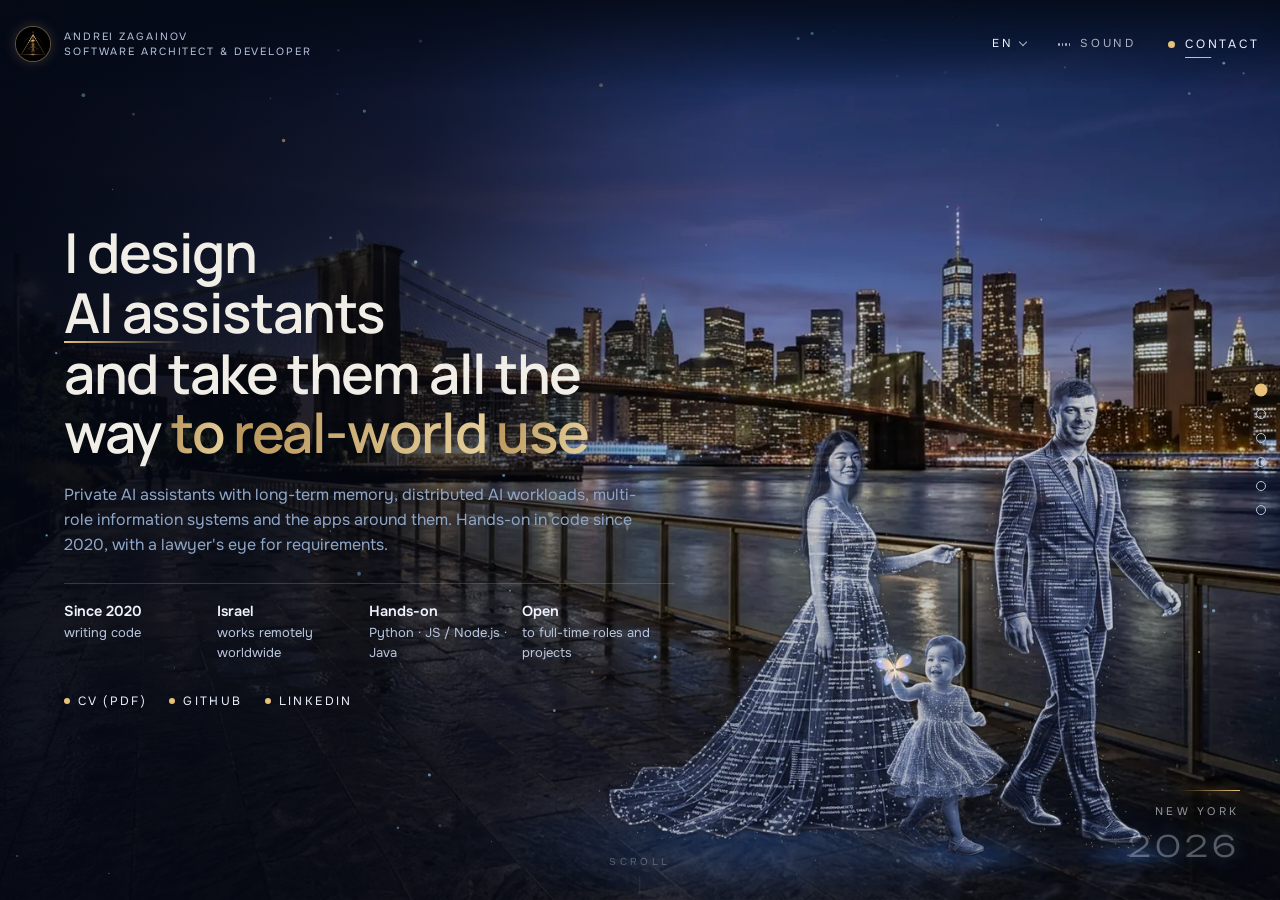
==== index.html @ cc4686e4 "Contacts link: play the contacts slide's music (not the first slide's) Co-Authored-By: Claude Opus 5" ====
<!doctype html>
<html lang="en">
<head><script>document.documentElement.classList.add("deck")</script>
<meta charset="utf-8">
<meta name="viewport" content="width=device-width, initial-scale=1, viewport-fit=cover">
<title>Andrei Zagainov — software architect &amp; developer</title>
<meta name="description" content="Andrei Zagainov — AI systems architect and hands-on developer based in Israel. Private AI assistants, complex information systems, web and mobile apps. Remote, worldwide. Open to full-time roles.">
<meta property="og:title" content="Andrei Zagainov — software architect &amp; developer">
<meta property="og:description" content="I design complex systems and take them all the way to real-world use. AI assistants, information systems, web and mobile apps. Israel · remote, worldwide.">
<meta property="og:url" content="https://andreizagainov.com/">
<meta property="og:image" content="https://andreizagainov.com/img/og-card.jpg"><meta property="og:image:width" content="1200"><meta property="og:image:height" content="630"><meta property="og:type" content="website"><meta name="twitter:card" content="summary_large_image"><meta name="twitter:image" content="https://andreizagainov.com/img/og-card.jpg">
<link rel="canonical" href="https://andreizagainov.com/">
<link rel="icon" type="image/png" href="img/favicon.png">
<link rel="preload" href="/assets/fonts/unbounded-300-lat.woff2" as="font" type="font/woff2" crossorigin><link rel="preload" href="/assets/fonts/unbounded-700-lat.woff2" as="font" type="font/woff2" crossorigin><link rel="preload" href="/assets/fonts/manrope-600-lat.woff2" as="font" type="font/woff2" crossorigin><link rel="preload" href="/assets/fonts/onest-400-lat.woff2" as="font" type="font/woff2" crossorigin><style>@font-face{font-family:'Unbounded';font-style:normal;font-weight:300;font-display:swap;src:url(/assets/fonts/unbounded-300-cyr.woff2) format('woff2');unicode-range:U+0301,U+0400-045F,U+0490-0491,U+04B0-04B1,U+2116}
@font-face{font-family:'Unbounded';font-style:normal;font-weight:300;font-display:swap;src:url(/assets/fonts/unbounded-300-lat.woff2) format('woff2');unicode-range:U+0000-00FF,U+0131,U+0152-0153,U+02BB-02BC,U+02C6,U+02DA,U+02DC,U+0304,U+0308,U+0329,U+2000-206F,U+20AC,U+2122,U+2191,U+2193,U+2212,U+2215,U+FEFF,U+FFFD}
@font-face{font-family:'Unbounded';font-style:normal;font-weight:500;font-display:swap;src:url(/assets/fonts/unbounded-500-cyr.woff2) format('woff2');unicode-range:U+0301,U+0400-045F,U+0490-0491,U+04B0-04B1,U+2116}
@font-face{font-family:'Unbounded';font-style:normal;font-weight:500;font-display:swap;src:url(/assets/fonts/unbounded-500-lat.woff2) format('woff2');unicode-range:U+0000-00FF,U+0131,U+0152-0153,U+02BB-02BC,U+02C6,U+02DA,U+02DC,U+0304,U+0308,U+0329,U+2000-206F,U+20AC,U+2122,U+2191,U+2193,U+2212,U+2215,U+FEFF,U+FFFD}
@font-face{font-family:'Unbounded';font-style:normal;font-weight:700;font-display:swap;src:url(/assets/fonts/unbounded-700-cyr.woff2) format('woff2');unicode-range:U+0301,U+0400-045F,U+0490-0491,U+04B0-04B1,U+2116}
@font-face{font-family:'Unbounded';font-style:normal;font-weight:700;font-display:swap;src:url(/assets/fonts/unbounded-700-lat.woff2) format('woff2');unicode-range:U+0000-00FF,U+0131,U+0152-0153,U+02BB-02BC,U+02C6,U+02DA,U+02DC,U+0304,U+0308,U+0329,U+2000-206F,U+20AC,U+2122,U+2191,U+2193,U+2212,U+2215,U+FEFF,U+FFFD}
@font-face{font-family:'Manrope';font-style:normal;font-weight:500;font-display:swap;src:url(/assets/fonts/manrope-500-cyr.woff2) format('woff2');unicode-range:U+0301,U+0400-045F,U+0490-0491,U+04B0-04B1,U+2116}
@font-face{font-family:'Manrope';font-style:normal;font-weight:500;font-display:swap;src:url(/assets/fonts/manrope-500-lat.woff2) format('woff2');unicode-range:U+0000-00FF,U+0131,U+0152-0153,U+02BB-02BC,U+02C6,U+02DA,U+02DC,U+0304,U+0308,U+0329,U+2000-206F,U+20AC,U+2122,U+2191,U+2193,U+2212,U+2215,U+FEFF,U+FFFD}
@font-face{font-family:'Manrope';font-style:normal;font-weight:600;font-display:swap;src:url(/assets/fonts/manrope-600-cyr.woff2) format('woff2');unicode-range:U+0301,U+0400-045F,U+0490-0491,U+04B0-04B1,U+2116}
@font-face{font-family:'Manrope';font-style:normal;font-weight:600;font-display:swap;src:url(/assets/fonts/manrope-600-lat.woff2) format('woff2');unicode-range:U+0000-00FF,U+0131,U+0152-0153,U+02BB-02BC,U+02C6,U+02DA,U+02DC,U+0304,U+0308,U+0329,U+2000-206F,U+20AC,U+2122,U+2191,U+2193,U+2212,U+2215,U+FEFF,U+FFFD}
@font-face{font-family:'Manrope';font-style:normal;font-weight:700;font-display:swap;src:url(/assets/fonts/manrope-700-cyr.woff2) format('woff2');unicode-range:U+0301,U+0400-045F,U+0490-0491,U+04B0-04B1,U+2116}
@font-face{font-family:'Manrope';font-style:normal;font-weight:700;font-display:swap;src:url(/assets/fonts/manrope-700-lat.woff2) format('woff2');unicode-range:U+0000-00FF,U+0131,U+0152-0153,U+02BB-02BC,U+02C6,U+02DA,U+02DC,U+0304,U+0308,U+0329,U+2000-206F,U+20AC,U+2122,U+2191,U+2193,U+2212,U+2215,U+FEFF,U+FFFD}
@font-face{font-family:'Onest';font-style:normal;font-weight:400;font-display:swap;src:url(/assets/fonts/onest-400-cyr.woff2) format('woff2');unicode-range:U+0301,U+0400-045F,U+0490-0491,U+04B0-04B1,U+2116}
@font-face{font-family:'Onest';font-style:normal;font-weight:400;font-display:swap;src:url(/assets/fonts/onest-400-lat.woff2) format('woff2');unicode-range:U+0000-00FF,U+0131,U+0152-0153,U+02BB-02BC,U+02C6,U+02DA,U+02DC,U+0304,U+0308,U+0329,U+2000-206F,U+20AC,U+2122,U+2191,U+2193,U+2212,U+2215,U+FEFF,U+FFFD}
@font-face{font-family:'Onest';font-style:normal;font-weight:500;font-display:swap;src:url(/assets/fonts/onest-500-cyr.woff2) format('woff2');unicode-range:U+0301,U+0400-045F,U+0490-0491,U+04B0-04B1,U+2116}
@font-face{font-family:'Onest';font-style:normal;font-weight:500;font-display:swap;src:url(/assets/fonts/onest-500-lat.woff2) format('woff2');unicode-range:U+0000-00FF,U+0131,U+0152-0153,U+02BB-02BC,U+02C6,U+02DA,U+02DC,U+0304,U+0308,U+0329,U+2000-206F,U+20AC,U+2122,U+2191,U+2193,U+2212,U+2215,U+FEFF,U+FFFD}
@font-face{font-family:'Onest';font-style:normal;font-weight:600;font-display:swap;src:url(/assets/fonts/onest-600-cyr.woff2) format('woff2');unicode-range:U+0301,U+0400-045F,U+0490-0491,U+04B0-04B1,U+2116}
@font-face{font-family:'Onest';font-style:normal;font-weight:600;font-display:swap;src:url(/assets/fonts/onest-600-lat.woff2) format('woff2');unicode-range:U+0000-00FF,U+0131,U+0152-0153,U+02BB-02BC,U+02C6,U+02DA,U+02DC,U+0304,U+0308,U+0329,U+2000-206F,U+20AC,U+2122,U+2191,U+2193,U+2212,U+2215,U+FEFF,U+FFFD}</style>
<style>
/* Layout: full-screen scroll story, one scene per section; figures float on their own layer above each city */
:root{
  --ink:#eef3ff; --soft:#b9c6de; --muted:#8a98b4;
  --night:#050a16; --panel:rgba(6,12,28,.82); --line:rgba(150,190,255,.22);
  --cyan:#6fd3ff; --gold:#e8c27a; --red:#d52b1e; --blue:#1c57d6;
  --display:'Unbounded',system-ui,sans-serif;--head:'Manrope',system-ui,sans-serif; --body:'Onest',system-ui,sans-serif;
  color-scheme:dark;
}
*{box-sizing:border-box}
html{background:var(--night)}
body{margin:0;background:var(--night);color:var(--ink);font-family:var(--body);font-size:16px;line-height:1.55;overflow-x:hidden}
body::before{content:"";position:fixed;inset:0 0 auto;height:env(safe-area-inset-top,0px);z-index:60;background:var(--night)}
a{color:inherit}
button{font:inherit;color:inherit}

/* header */
.top{position:fixed;top:env(safe-area-inset-top,0px);left:0;right:0;z-index:50;display:flex;align-items:center;justify-content:space-between;gap:12px;
  padding:14px max(16px,env(safe-area-inset-right,0px)) 14px max(16px,env(safe-area-inset-left,0px));
  background:linear-gradient(180deg,rgba(5,10,22,.85),rgba(5,10,22,0))}
.brand{display:flex;align-items:center;gap:14px;text-decoration:none}
.logo{filter:drop-shadow(0 0 6px rgba(143,224,255,.55)) drop-shadow(0 0 14px rgba(240,207,138,.25))}
.blogo{width:34px;height:34px;border-radius:50%;object-fit:cover;flex:none;box-shadow:0 0 0 1px rgba(232,194,122,.35),0 0 14px rgba(232,194,122,.25)}
.plinks{display:flex;flex-wrap:wrap;gap:6px 22px;margin-top:2px}.plinks a{display:inline-flex;align-items:center;gap:8px;color:var(--ink);text-decoration:none;font-size:12px;letter-spacing:.2em;text-transform:uppercase;min-height:32px}.plinks a i{width:6px;height:6px;border-radius:50%;background:var(--gold)}.plinks a:hover{color:var(--gold)}
.brand small{display:block;font-size:10.5px;line-height:1.45;letter-spacing:.18em;color:var(--soft);text-transform:uppercase}
.tools{display:flex;align-items:center;gap:8px}
.chip{border:1px solid var(--line);background:rgba(8,16,36,.55);border-radius:999px;padding:8px 14px;font-size:13px;cursor:pointer;display:inline-flex;align-items:center;gap:8px;min-height:40px}
.chip:hover{border-color:var(--cyan)}
.chip[aria-pressed="true"]{border-color:var(--gold);color:var(--gold)}
.lang{display:inline-flex;align-items:center;gap:10px;font-size:11.5px;letter-spacing:.24em;padding:0 6px}
.lang b{font-weight:500;color:var(--ink)}.lang span{color:rgba(238,243,255,.38)}.lang i{width:1px;height:12px;background:rgba(238,243,255,.25)}
.snd{all:unset;cursor:pointer;display:inline-flex;align-items:center;gap:10px;padding:10px 6px;min-height:40px;font-size:11.5px;letter-spacing:.24em;text-transform:uppercase;color:rgba(238,243,255,.7);transition:color .3s}
.snd:hover,.snd:focus-visible{color:#fff}.snd:focus-visible{outline:1px solid var(--gold);outline-offset:4px}
.snd[aria-pressed="true"]{color:var(--gold)}
.tools{gap:22px}
.cta{background:linear-gradient(180deg,#2f6bff,#1c4fd0);border:0;border-radius:999px;padding:10px 18px;font-weight:600;font-size:14px;cursor:pointer;text-decoration:none;min-height:40px;display:inline-flex;align-items:center}
.cta:hover{filter:brightness(1.12)}
.eq{display:inline-flex;gap:2px;align-items:center;height:14px}
.eq i{width:1.5px;background:currentColor;height:3px;border-radius:1px;transition:height .3s}
.snd[aria-pressed="true"] .eq i{animation:eq 1.1s infinite ease-in-out}
.snd[aria-pressed="true"] .eq i:nth-child(2){animation-delay:.25s}.snd[aria-pressed="true"] .eq i:nth-child(3){animation-delay:.5s}.snd[aria-pressed="true"] .eq i:nth-child(4){animation-delay:.12s}
.lflow{animation:lflow 1.8s linear infinite}@keyframes lflow{to{stroke-dashoffset:-18}}
@keyframes eq{0%,100%{height:3px}50%{height:12px}}

/* dots */
.dots{position:fixed;right:max(14px,env(safe-area-inset-right,0px));top:50%;transform:translateY(-50%);z-index:40;display:flex;flex-direction:column;gap:12px}
.dots a{width:10px;height:10px;border-radius:50%;border:1px solid var(--soft);display:block;transition:.3s}
.dots a.on{background:var(--gold);border-color:var(--gold);transform:scale(1.3)}

/* scenes */
.scene{position:relative;min-height:100vh;min-height:100svh;overflow:hidden;isolation:isolate}
.layer{position:absolute;inset:0;width:100%;height:100%;object-fit:cover;object-position:62% 50%}
.bg{transition:filter 1.2s;filter:brightness(.85)}
.scene.on .bg{filter:none}
/* figures ride the exact same zoom as the photo, so they never slide off their shadows */

.figwrap{position:absolute;inset:0;pointer-events:none}
.figwrap{container-type:size}
.pin{--w:max(100cqw,calc(100cqh*1.791045));--h:max(100cqh,calc(100cqw/1.791045));left:calc((100cqw - var(--w))*var(--ox) + var(--ix)*var(--w))!important;top:calc((100cqh - var(--h))*.5 + var(--iy)*var(--h))!important}

.fig{opacity:0;transition:opacity .6s ease .1s}
.scene.on .fig{opacity:1;transform:none}
@keyframes breathe{0%,100%{transform:translateY(0) scale(1)}50%{transform:translateY(-4px) scale(1.004)}}
@keyframes flick{0%,96%,100%{opacity:1}97%{opacity:.55}98%{opacity:1}98.6%{opacity:.7}}
/* light sweep across the digital figures only */
.sweep{opacity:0;background:linear-gradient(100deg,transparent 40%,rgba(160,230,255,.55) 50%,transparent 60%) 0 0/300% 100%;
  -webkit-mask-size:cover;mask-size:cover;-webkit-mask-position:62% 50%;mask-position:62% 50%;mix-blend-mode:screen}
.scene.on .sweep{opacity:calc(.35 + var(--g,1)*.15);animation:sweep 5.5s linear 2s infinite}
@keyframes sweep{from{background-position:120% 0}to{background-position:-20% 0}}
.shade{position:absolute;inset:0;background:linear-gradient(90deg,rgba(4,8,20,.88) 0%,rgba(4,8,20,.6) 32%,rgba(4,8,20,0) 58%),linear-gradient(0deg,rgba(4,8,20,.55),rgba(4,8,20,0) 30%)}
.year{position:absolute;right:max(40px,env(safe-area-inset-right,0px));bottom:30px;font-family:var(--body);font-size:11px;letter-spacing:.32em;text-transform:uppercase;color:rgba(238,243,255,.6);text-align:right;display:flex;flex-direction:column;align-items:flex-end;gap:4px}
.year::before{content:"";width:64px;height:1px;background:linear-gradient(90deg,transparent,var(--gold));margin-bottom:8px;transform:scaleX(0);transform-origin:right;transition:transform 1.4s cubic-bezier(.2,.7,.2,1) .6s;box-shadow:0 0 10px rgba(232,194,122,.6)}
.scene.on .year::before{transform:scaleX(1)}
.year::after{content:"";position:absolute;right:0;top:-3px;width:5px;height:5px;border-radius:50%;background:#f3dca4;box-shadow:0 0 10px 2px rgba(232,194,122,.8);opacity:0}
.scene.on .year::after{animation:yd 4.5s ease-in-out 2s infinite}
@keyframes yd{0%{opacity:0;transform:translateX(0)}15%{opacity:1}70%{opacity:1;transform:translateX(-60px)}100%{opacity:0;transform:translateX(-64px)}}
.year b{display:block;font-family:var(--display);font-weight:300;font-size:clamp(22px,2.3vw,32px);letter-spacing:.14em;color:rgba(238,243,255,.32);text-shadow:0 0 18px rgba(170,215,255,.28)}

.copy{position:relative;z-index:5;max-width:690px;padding:120px max(16px,env(safe-area-inset-right,0px)) 80px max(24px,calc(env(safe-area-inset-left,0px) + 5vw));min-height:100vh;min-height:100svh;display:flex;flex-direction:column;justify-content:center;gap:20px}
.eyebrow{display:flex;align-items:center;gap:12px;font-size:12px;letter-spacing:.2em;text-transform:uppercase;color:var(--gold)}
.flag{display:inline-flex;flex-direction:column;width:22px;height:14px;border-radius:2px;overflow:hidden;flex:none}
.flag i{flex:1}.flag i:nth-child(1){background:#fff}.flag i:nth-child(2){background:var(--blue)}.flag i:nth-child(3){background:var(--red)}
h1,h2{font-family:var(--head);font-weight:600;line-height:1.08;margin:0;text-wrap:balance;letter-spacing:-.025em;color:#f1eee7}
h1{font-size:clamp(32px,4.3vw,56px)}
h2{font-size:clamp(28px,3.8vw,48px)}
h1 em,h2 em{font-style:normal;background:linear-gradient(100deg,#b8955a 0%,#e6cf9c 42%,#fff3d6 50%,#e6cf9c 58%,#b8955a 100%) 0 0/250% 100%;-webkit-background-clip:text;background-clip:text;color:transparent;animation:sheen 7s ease-in-out infinite}
@keyframes sheen{0%,100%{background-position:100% 0}50%{background-position:0 0}}
.lead{margin:0;font-size:clamp(16px,1.2vw,18px);color:#8ea6c8;max-width:54ch;font-weight:400}
.list{list-style:none;margin:0;padding:0;display:grid;gap:9px}
.list li{display:flex;gap:12px;align-items:baseline;color:var(--ink)}
.m-only{display:none}
.list li::before{content:"";width:18px;height:1px;background:var(--cyan);flex:none;transform:translateY(-4px)}
.row{display:flex;flex-wrap:wrap;gap:10px}
.btn2{border:1px solid rgba(238,243,255,.35);border-radius:999px;padding:12px 20px;text-decoration:none;font-weight:500;min-height:44px;display:inline-flex;align-items:center}
.btn2:hover{border-color:var(--cyan)}
.facts{display:grid;grid-template-columns:repeat(4,minmax(0,1fr));gap:0;border-top:1px solid var(--line);padding-top:16px;margin-top:6px}
.facts div{font-size:13px;color:var(--soft);padding-right:10px}
.facts b{display:block;color:var(--ink);font-weight:600;font-size:14.5px}
.proj{display:grid;gap:10px}
.proj > button{all:unset;cursor:pointer;display:block;padding:13px 16px;border:1px solid var(--line);border-radius:14px;background:var(--panel);transition:.25s}
.proj > button:hover,.proj > button:focus-visible{border-color:var(--cyan);transform:translateX(4px)}
.proj b{display:block;font-weight:600}
.proj span{font-size:13.5px;color:var(--soft)}
.proj .more{display:none;margin-top:8px;font-size:14px;color:var(--ink)}
.proj button[aria-expanded="true"] .more{display:block}

.case{padding:16px 18px;border:1px solid var(--line);border-left:2px solid var(--gold);border-radius:4px 16px 16px 4px;background:var(--panel);max-width:560px}
.case small{display:block;font-size:11px;letter-spacing:.2em;text-transform:uppercase;color:var(--gold);margin-bottom:6px}
.case b{display:block;font-family:var(--display);font-weight:600;font-size:16px;margin-bottom:6px}
.case p{margin:0 0 10px;font-size:14.5px;color:var(--soft)}
.tags{display:flex;flex-wrap:wrap;gap:6px}.tags span{font-size:12px;padding:4px 10px;border:1px solid var(--line);border-radius:999px;color:var(--ink)}
.kicker{display:flex;align-items:center;gap:10px;font-size:11px;letter-spacing:.22em;text-transform:uppercase;color:var(--gold);text-shadow:0 0 12px rgba(232,194,122,.45)}
.kicker::before{content:"";width:22px;height:1px;background:linear-gradient(90deg,transparent,var(--gold))}
.shots{display:none;grid-template-columns:repeat(3,minmax(0,1fr));gap:8px;max-width:560px}
.proj button[aria-expanded="true"]+.shots{display:grid;animation:shotsIn .5s ease}
@keyframes shotsIn{from{opacity:0;transform:translateY(8px)}to{opacity:1;transform:none}}
.shots4{grid-template-columns:repeat(4,minmax(0,1fr))}
.shots .work{aspect-ratio:3/2;border-radius:10px}.shots .work span{font-size:11.5px;padding:14px 8px 6px}
.contact{position:relative;display:inline-flex;align-items:center;gap:10px;padding:10px 4px;text-decoration:none;font-size:12px;letter-spacing:.24em;text-transform:uppercase;color:var(--ink);min-height:40px}
.contact i{width:7px;height:7px;border-radius:50%;background:var(--gold);box-shadow:0 0 0 0 rgba(232,194,122,.6);animation:ping 2.4s infinite}
.contact span{position:relative}
.contact span::after{content:"";position:absolute;left:0;right:0;bottom:-5px;height:1px;background:linear-gradient(90deg,var(--gold),var(--cyan));transform:scaleX(.35);transform-origin:left;transition:transform .5s cubic-bezier(.2,.7,.2,1)}
.contact:hover span::after,.contact:focus-visible span::after{transform:scaleX(1)}
.contact:hover{color:#fff}
@keyframes ping{0%{box-shadow:0 0 0 0 rgba(232,194,122,.55)}70%{box-shadow:0 0 0 10px rgba(232,194,122,0)}100%{box-shadow:0 0 0 0 rgba(232,194,122,0)}}
.cue{position:absolute;left:50%;bottom:6px;opacity:.5;transform:translateX(-50%);z-index:6;display:flex;flex-direction:column;align-items:center;gap:7px;text-decoration:none;font-size:10px;letter-spacing:.34em;text-transform:uppercase;color:rgba(238,243,255,.6)}
.cue i{position:relative;width:1px;height:18px;background:rgba(238,243,255,.18);overflow:hidden}
.cue i::after{content:"";position:absolute;left:0;top:-40%;width:1px;height:40%;background:linear-gradient(180deg,transparent,var(--gold));animation:drip 2.2s cubic-bezier(.6,0,.3,1) infinite}
@keyframes drip{to{top:110%}}
.cue:hover{color:#fff}
h1 .w{display:inline-block;transition:transform .35s ease,text-shadow .35s ease,color .35s ease;will-change:transform}
h1 .w:hover{transform:translateY(-3px);text-shadow:0 0 24px rgba(232,194,122,.45);color:#fff}
h1 em .w{background:linear-gradient(100deg,#b8955a 0%,#e6cf9c 42%,#fff3d6 50%,#e6cf9c 58%,#b8955a 100%) 0 0/250% 100%;-webkit-background-clip:text;background-clip:text;color:transparent;animation:wordIn .9s cubic-bezier(.2,.7,.2,1) both,sheen 7s ease-in-out 1.5s infinite}
h1 em .w:hover{text-shadow:none;filter:drop-shadow(0 0 12px rgba(232,194,122,.55))}
h1 .w.in{animation:wordIn .9s cubic-bezier(.2,.7,.2,1) both}
@keyframes wordIn{from{opacity:0;transform:translateY(.45em);filter:blur(6px)}to{opacity:1;transform:none;filter:none}}
.rflag{position:relative;display:inline-flex;width:28px;height:19px;flex:none;filter:drop-shadow(0 2px 6px rgba(0,0,0,.45));border-radius:1px}
.rflag i{flex:1;height:100%;background:linear-gradient(180deg,#f4f6fb 0 33.4%,#1f4fc4 33.4% 66.7%,#c8281c 66.7%);background-size:100% 100%;
  animation:wave 2.6s ease-in-out infinite;animation-delay:calc(var(--k)*-.12s)}
.rflag i:first-child{border-radius:1px 0 0 1px}.rflag i:last-child{border-radius:0 1px 1px 0}
.rflag::after{content:"";position:absolute;inset:-2px 0;background:linear-gradient(100deg,transparent 30%,rgba(255,255,255,.45) 50%,transparent 70%) 0 0/300% 100%;mix-blend-mode:soft-light;animation:fgloss 2.6s linear infinite;pointer-events:none}
@keyframes wave{0%,100%{transform:translateY(-1px);filter:brightness(1.08)}50%{transform:translateY(1.4px);filter:brightness(.82)}}
@keyframes fgloss{from{background-position:120% 0}to{background-position:-20% 0}}
.rflag::before{content:"";position:absolute;left:-3px;top:-3px;bottom:-5px;width:1.5px;background:linear-gradient(180deg,#f3dca4,#8a6a34);border-radius:1px}
.tflag{display:inline-flex;flex-direction:column;width:30px;height:20px;flex:none;border-radius:2px;overflow:hidden;box-shadow:0 0 0 1px rgba(255,255,255,.18),0 4px 14px rgba(0,0,0,.45)}
.tflag i{flex:1}.tflag i:nth-child(1){background:#f5f6f8}.tflag i:nth-child(2){background:#0039a6}.tflag i:nth-child(3){background:#d52b1e}
/* deck mode (desktop) */
html.deck,html.deck body{height:100%;overflow:hidden}
html.deck main{position:fixed;inset:0}
html.deck .scene{position:absolute;inset:0;height:100vh;min-height:0;overflow-y:auto;overscroll-behavior:contain;overflow-x:hidden;scrollbar-width:none;visibility:hidden;z-index:1}
html.deck .scene::-webkit-scrollbar{display:none}
html.deck .scene.on{visibility:visible;z-index:3}
html.deck .scene.from-below,html.deck .scene.from-above{opacity:0;transform:translateY(4%);transition:none}
html.deck .scene.from-above{transform:translateY(-4%)}
html.deck .scene.entering{transition:opacity .9s ease,transform 1.1s cubic-bezier(.2,.7,.2,1)}
html.deck .scene.leave-up,html.deck .scene.leave-down{visibility:visible;z-index:2;transition:opacity .9s ease;opacity:0}
html.deck .copy{min-height:100vh}
html.deck footer{position:absolute;left:0;right:0;bottom:0;background:linear-gradient(0deg,rgba(4,8,17,.92),rgba(4,8,17,0));border-top:0;padding-top:30px}
html.deck #s6 .copy{padding-bottom:110px}
html.deck #s6 .year{bottom:74px}
#wave{position:absolute;left:0;right:0;bottom:0;width:100%;height:62vh;pointer-events:none;z-index:1;opacity:1;transition:opacity 1s;
  -webkit-mask-image:linear-gradient(0deg,#000 0%,#000 30%,transparent 100%);mask-image:linear-gradient(0deg,#000 0%,#000 30%,transparent 100%);mix-blend-mode:screen}
html.flying #wave{opacity:.9}
.scene>.shade{z-index:1}.scene>#wave{z-index:2}.scene>.figwrap{z-index:3}.scene>.year,.scene>.cue{z-index:6}
@media (max-width:900px){#wave{display:none}}
/* ported from IT Cybertronica: outline vertical text drawn on entry */
.vtext{position:absolute;left:max(4px,env(safe-area-inset-left,0px));top:14vh;height:66vh;width:58px;z-index:4;pointer-events:none;overflow:visible}
.vtext text{font-family:var(--head);font-weight:700;font-size:96px;letter-spacing:.1em;fill:transparent;stroke:rgba(232,194,122,.55);stroke-width:1;stroke-dasharray:1400;stroke-dashoffset:1400}
.scene.on .vtext text{animation:vertTextIn 2.6s cubic-bezier(.3,1,.9,1) .5s forwards}
@keyframes vertTextIn{0%{fill:transparent;stroke-dashoffset:1400}60%{stroke-dashoffset:0;fill:transparent}to{stroke-dashoffset:0;fill:rgba(238,243,255,.05);stroke:rgba(232,194,122,.28)}}
/* textSlide: eyebrows open their letter spacing on entry */
.scene.on .eyebrow{animation:textSlide 2.2s cubic-bezier(.2,.7,.2,1) both}
@keyframes textSlide{from{letter-spacing:.02em;opacity:0}to{letter-spacing:.2em;opacity:1}}
/* foldItDown: rolling words */
.roll{height:1.5em;overflow:hidden;font-size:12px;letter-spacing:.42em;text-transform:uppercase;color:var(--gold);line-height:1.5em;opacity:.55}
.roll-in{display:flex;flex-direction:column;animation:roll 40s cubic-bezier(.6,0,.4,1) infinite}
.roll b{font-weight:500;height:1.5em}
@keyframes roll{0%,18%{transform:translateY(0)}25%,43%{transform:translateY(-1.5em)}50%,68%{transform:translateY(-3em)}75%,93%{transform:translateY(-4.5em)}100%{transform:translateY(-6em)}}
@media (max-width:900px){.vtext{display:none}}
@media (prefers-reduced-motion:reduce){.roll-in{animation:none}}
/* split glass cube (from Cybertronica .cube--top/.cube--bottom) */
.cube3d{--c:54px;position:absolute;left:0;top:0;width:var(--c);height:var(--c);margin:calc(var(--c)/-2) 0 0 calc(var(--c)/-2);z-index:4;perspective:700px;pointer-events:none;animation:hover 4s ease-in-out infinite}
.cube3d::before{content:"";position:absolute;inset:-45%;border-radius:50%;background:radial-gradient(circle,rgba(111,211,255,.28),transparent 65%)}
@keyframes hover{0%,100%{translate:0 0}50%{translate:0 -8px}}
.cube3d .half{position:absolute;left:0;width:var(--c);height:calc(var(--c)/2);transform-style:preserve-3d}
.cube3d .top{top:0;animation:cubeSpin 18s linear infinite}
.cube3d .bot{top:calc(var(--c)/2);animation:cubeSpinBack 18s linear infinite}
.cube3d .half i{position:absolute;inset:0;border:1px solid rgba(232,194,122,.8);background:linear-gradient(180deg,rgba(111,211,255,.12),rgba(20,40,90,.25))}
.cube3d .f0{transform:translateZ(calc(var(--c)/2))}.cube3d .f1{transform:rotateY(90deg) translateZ(calc(var(--c)/2))}.cube3d .f2{transform:rotateY(180deg) translateZ(calc(var(--c)/2))}.cube3d .f3{transform:rotateY(-90deg) translateZ(calc(var(--c)/2))}
.cube3d .top .cap{height:var(--c);transform:rotateX(90deg) translateZ(calc(var(--c)/2))}
.cube3d .bot .cap{height:var(--c);top:calc(var(--c)/-2);transform:rotateX(-90deg) translateZ(calc(var(--c)/2))}
.cube3d .core{position:absolute;left:50%;top:50%;width:14px;height:14px;margin:-7px;border-radius:50%;background:radial-gradient(circle,#fff,#8fe0ff 45%,rgba(111,211,255,0) 70%);animation:corePulse 2.4s ease-in-out infinite}
@keyframes cubeSpin{from{transform:rotateX(-22deg) rotateY(0)}to{transform:rotateX(-22deg) rotateY(360deg)}}
@keyframes cubeSpinBack{from{transform:rotateX(-22deg) rotateY(0)}to{transform:rotateX(-22deg) rotateY(-360deg)}}
@keyframes corePulse{0%,100%{transform:scale(.8);opacity:.7}50%{transform:scale(1.5);opacity:1}}
@media (max-width:900px){.cube3d{--c:46px}}
@media (prefers-reduced-motion:reduce){.cube3d .half,.cube3d .core{animation:none}}
/* tilted rolling title (Cybertronica .tilter) */
.tilter{position:absolute;right:5vw;top:11vh;z-index:4;perspective:900px;transform:rotate(-10deg);transform-origin:top right;pointer-events:none}
.tilter-in{height:1em;overflow:hidden;font-family:var(--head);font-weight:700;font-size:clamp(48px,7.2vw,118px);line-height:1em;letter-spacing:-.02em;text-transform:uppercase;color:transparent;-webkit-text-stroke:1.4px rgba(240,205,135,.9);text-shadow:0 0 30px rgba(232,194,122,.25);transform:rotateY(-18deg)}
.tilter-in b{display:block;height:1em;animation:tilt 12s cubic-bezier(.7,0,.2,1) infinite}
@keyframes tilt{0%,18%{transform:translateY(0)}25%,43%{transform:translateY(-100%)}50%,68%{transform:translateY(-200%)}75%,93%{transform:translateY(-300%)}100%{transform:translateY(-400%)}}
/* interactive puzzle cube (Cybertronica .cuber) */
.cuber{position:absolute;right:9vw;top:13vh;z-index:6;width:120px;height:150px;perspective:700px;cursor:grab;touch-action:none;text-align:center}
.cuber:active{cursor:grabbing}
.cuber-in{position:relative;width:110px;height:110px;margin:0 auto;transform-style:preserve-3d;transform:rotateX(-24deg) rotateY(35deg)}
.cuber-in span{position:absolute;inset:0;display:flex;align-items:center;justify-content:center;font-family:var(--head);font-weight:600;font-size:12.5px;letter-spacing:.06em;color:#fff;border:1px solid rgba(232,194,122,.8);background:linear-gradient(135deg,rgba(28,60,140,.7),rgba(8,16,36,.85));text-shadow:0 0 10px rgba(111,211,255,.6)}
.cuber-in .s0{transform:translateZ(55px)}.cuber-in .s1{transform:rotateY(90deg) translateZ(55px)}.cuber-in .s2{transform:rotateY(180deg) translateZ(55px)}
.cuber-in .s3{transform:rotateY(-90deg) translateZ(55px)}.cuber-in .s4{transform:rotateX(90deg) translateZ(55px)}.cuber-in .s5{transform:rotateX(-90deg) translateZ(55px)}
.cuber small{display:block;margin-top:22px;font-size:10px;letter-spacing:.3em;text-transform:uppercase;color:rgba(238,243,255,.45)}
/* drifting drone (Cybertronica floatingAimlessly) */
.drifter{position:absolute;width:90px;z-index:4;pointer-events:none;animation:drift 100s linear infinite;opacity:.85;filter:drop-shadow(0 0 8px rgba(232,194,122,.4))}
.drifter .prop{animation:prop .12s linear infinite;transform-box:fill-box;transform-origin:center}
@keyframes prop{50%{transform:scaleX(.2)}}
@keyframes drift{0%{top:22%;left:46%;transform:rotate(0) scale(1)}33%{top:8%;left:30%;transform:rotate(14deg) scale(.7)}66%{top:30%;left:62%;transform:rotate(-10deg) scale(.5)}100%{top:22%;left:46%;transform:rotate(0) scale(1)}}
@media (max-width:900px){.tilter,.cuber{display:none}}
@media (prefers-reduced-motion:reduce){.tilter-in b,.drifter{animation:none}}
.hroll{display:block;height:1.34em;overflow:hidden;position:relative;margin:-.11em 0}
.hroll::after{content:"";position:absolute;left:0;bottom:.12em;width:2.2em;height:2px;background:linear-gradient(90deg,var(--gold),transparent)}
.hroll-in{display:flex;flex-direction:column;animation:hroll 60s cubic-bezier(.6,0,.4,1) 1.6s infinite}
.hroll-in b{display:block;height:1.34em;line-height:1.34em;font-weight:600;color:#f1eee7;white-space:nowrap}
@keyframes hroll{0%,17%{transform:translateY(0)}20%,37%{transform:translateY(-1.34em)}40%,57%{transform:translateY(-2.68em)}60%,77%{transform:translateY(-4.02em)}80%,97%{transform:translateY(-5.36em)}100%{transform:translateY(-6.7em)}}
@media (prefers-reduced-motion:reduce){.hroll-in{animation:none}}
@media (max-width:600px){.hroll{font-size:.8em}}
/* level 1 — materialize: the figure is "printed" bottom-up by a scanning light band */
.scene.building .fig{animation:materialize 2.4s cubic-bezier(.4,0,.2,1) .3s both}
@keyframes materialize{from{clip-path:inset(100% 0 0 0)}to{clip-path:inset(0 0 0 0)}}
.scene.building .fig{animation:materialize 2.4s cubic-bezier(.4,0,.2,1) .3s both}
.build{display:none;opacity:0;background:linear-gradient(0deg,transparent 0%,rgba(170,235,255,.0) 40%,rgba(200,245,255,.95) 49%,rgba(232,194,122,.9) 50%,rgba(170,235,255,0) 58%,transparent 100%) 0 0/100% 300%;-webkit-mask-size:cover;mask-size:cover;-webkit-mask-position:var(--fx,62%) 50%;mask-position:var(--fx,62%) 50%;mix-blend-mode:screen}
.scene.building .build{display:block;animation:buildScan 2.4s cubic-bezier(.4,0,.2,1) .3s both}
@keyframes buildScan{0%{opacity:1;background-position:0 0%}85%{opacity:1}100%{opacity:0;background-position:0 100%}}
@media (prefers-reduced-motion:reduce){.scene.building .fig{animation:none}.build{display:none!important}}
@media (max-width:900px){.build{-webkit-mask-position:var(--fx,60%) 50%;mask-position:var(--fx,60%) 50%}}
.space{background:radial-gradient(120% 80% at 70% 110%,#0b2a55 0%,#071530 45%,#040811 80%)}
#s6 #wave{height:46%;opacity:.95;-webkit-mask-image:linear-gradient(0deg,#000 50%,transparent 100%);mask-image:linear-gradient(0deg,#000 50%,transparent 100%)}
.space{background:radial-gradient(50% 45% at 85% 22%,rgba(90,70,40,.22),transparent 60%),radial-gradient(120% 90% at 50% 120%,#0b2550 0%,#06132b 45%,#03060f 85%)}
.dyson{position:absolute;right:5vw;top:8vh;width:clamp(200px,23vw,360px);opacity:.85;aspect-ratio:1;z-index:1;pointer-events:none}
.dyson img{position:absolute;inset:0;width:100%;height:100%;animation:dysonSpin 120s linear infinite}
.dyson .glow{position:absolute;inset:-35%;border-radius:50%;background:radial-gradient(circle,rgba(255,225,150,.22) 0%,rgba(255,190,90,.07) 32%,transparent 62%);animation:sunPulse 8s ease-in-out infinite;mix-blend-mode:screen}
@keyframes dysonSpin{to{transform:rotate(360deg)}}
@keyframes sunPulse{0%,100%{opacity:.6;transform:scale(1)}50%{opacity:.85;transform:scale(1.04)}}
.station{position:absolute;left:47%;top:14vh;width:clamp(110px,10vw,170px);z-index:1;opacity:.75;pointer-events:none;filter:drop-shadow(0 0 10px rgba(120,170,255,.25));animation:stationFloat 14s ease-in-out infinite}
@keyframes stationFloat{0%,100%{transform:translate(0,0) rotate(-2deg)}50%{transform:translate(-14px,8px) rotate(1deg)}}
@media (max-width:900px){.station{display:none}.dyson{width:110px;top:80px;right:14px}}
#s6 .shade{background:linear-gradient(90deg,rgba(4,8,20,.85) 0%,rgba(4,8,20,.55) 38%,rgba(4,8,20,0) 62%)}
.msg{display:flex;flex-wrap:wrap;align-items:center;gap:8px 18px;margin-top:4px}
.msg-l{font-size:11px;letter-spacing:.24em;text-transform:uppercase;color:rgba(238,243,255,.5)}
.mbtn{display:inline-flex;align-items:center;gap:9px;padding:8px 2px;text-decoration:none;font-size:12.5px;letter-spacing:.2em;text-transform:uppercase;color:var(--ink);position:relative;min-height:36px}
.mbtn i{width:6px;height:6px;border-radius:50%;background:var(--gold);box-shadow:0 0 8px rgba(232,194,122,.8)}
.mbtn::after{content:"";position:absolute;left:15px;right:0;bottom:2px;height:1px;background:linear-gradient(90deg,var(--gold),transparent);transform:scaleX(.25);transform-origin:left;transition:transform .45s cubic-bezier(.2,.7,.2,1)}
.mbtn:hover::after,.mbtn:focus-visible::after{transform:scaleX(1)}.mbtn:hover{color:#fff}
/* light butterfly above the daughter's hand */
.bfly{position:absolute;width:var(--b);height:var(--b);margin:calc(var(--b)/-2) 0 0 calc(var(--b)/-2);z-index:4;pointer-events:none}
.bf-path{position:absolute;inset:0;will-change:transform;pointer-events:auto}
.bf-path::after{content:"";position:absolute;inset:-35%;border-radius:50%;background:radial-gradient(circle,rgba(244,211,143,.35),rgba(140,200,255,.12) 45%,transparent 70%);z-index:-1}
.bf-path::before{content:"";position:absolute;inset:-60%;border-radius:50%}
.bf-body{position:absolute;inset:0;perspective:calc(var(--b)*4);transform-style:preserve-3d}
.bf-body svg{position:absolute;top:0;height:100%;overflow:visible}
.bf-body .wing{width:50%;will-change:transform}
.bf-body .wing.l{left:0;transform-origin:100% 50%}
.bf-body .wing.r{left:50%;transform-origin:0 50%}
.bf-body .torso{left:40%;width:20%}
.bf-body .iri{animation:iri 7s ease-in-out infinite}
@keyframes iri{0%,100%{opacity:.15}50%{opacity:.9}}
.bspark{position:absolute;width:3px;height:3px;margin:-1.5px;border-radius:50%;background:#fff1c9;box-shadow:0 0 6px 1px rgba(244,211,143,.9);pointer-events:none;animation:bspark 2.6s ease-out forwards}
@keyframes bspark{0%{opacity:.95;transform:translate(0,0) scale(1)}100%{opacity:0;transform:translate(var(--dx),var(--dy)) scale(.3)}}
@media (prefers-reduced-motion:reduce){.bf-body .iri{animation:none}}
/* crystal lotus above the wife's palm */
.lotus{position:absolute;width:var(--b);height:var(--b);margin:calc(var(--b)/-2) 0 0 calc(var(--b)/-2);z-index:4;pointer-events:none}
.lt-float{position:absolute;inset:0;animation:ltBob 7s ease-in-out infinite}
.lt-float svg{will-change:transform}
.lt-float::before{content:"";position:absolute;inset:-30%;top:-50%;border-radius:50%;background:radial-gradient(circle,rgba(244,211,143,.3),rgba(140,200,255,.1) 45%,transparent 70%)}
.lt-float svg{width:100%;height:100%;overflow:visible}
.lotus path{stroke:#fff6e0;stroke-opacity:.45;stroke-width:.6}
@keyframes ltBob{0%,100%{transform:translateY(0)}50%{transform:translateY(-9%)}}
.lspark{position:absolute;width:3px;height:3px;margin:-1.5px;border-radius:50%;background:#fff1c9;box-shadow:0 0 6px 1px rgba(244,211,143,.9);pointer-events:none;animation:lspark 3s ease-out forwards}
@keyframes lspark{0%{opacity:0;transform:translate(0,0)}15%{opacity:1}100%{opacity:0;transform:translate(var(--dx),var(--dy))}}
@media (prefers-reduced-motion:reduce){.lt-float{animation:none}}
/* cube: rests whole, comes alive on hover */
.cube3d .top,.cube3d .bot{animation:none!important;transform:rotateX(-22deg)}
.cube3d .core{opacity:.55;transition:opacity 1.2s}
.cube3d.live .core{opacity:1}
/* language menu css */
.lng{position:relative}
.lng-b{all:unset;cursor:pointer;display:inline-flex;align-items:center;gap:7px;padding:10px 4px;min-height:40px;font-size:11.5px;letter-spacing:.2em;color:var(--ink)}
.lng-b i{width:6px;height:6px;border-right:1px solid currentColor;border-bottom:1px solid currentColor;transform:translateY(-2px) rotate(45deg);opacity:.7;transition:transform .3s}
.lng.open .lng-b i{transform:translateY(1px) rotate(225deg)}
.lng-b:focus-visible{outline:1px solid var(--gold);outline-offset:4px}
.lng-m{position:absolute;top:100%;right:-8px;min-width:150px;padding:6px;margin-top:6px;border:1px solid var(--line);border-radius:12px;background:rgba(5,10,22,.94);box-shadow:0 18px 40px rgba(0,0,0,.45);opacity:0;visibility:hidden;transform:translateY(-6px);transition:.25s;z-index:60}
.lng.open .lng-m{opacity:1;visibility:visible;transform:none}
.lng-m button{all:unset;display:block;cursor:pointer;padding:9px 12px;border-radius:8px;font-size:14px;color:var(--soft);white-space:nowrap}
.lng-m button:hover,.lng-m button:focus-visible{background:rgba(150,190,255,.1);color:#fff}
.lng-m button.on{color:var(--gold)}
html.rtl .copy,html.rtl .brand small,html.rtl footer,html.rtl .year,html.rtl .contacts{direction:rtl}
html.rtl .copy{text-align:right}
html.rtl .year{align-items:flex-start}
html.rtl .hroll::after{left:auto;right:0;background:linear-gradient(270deg,var(--gold),transparent)}
html.rtl h1,html.rtl h2{letter-spacing:0}
html.rtl .eyebrow,html.rtl .ci small,html.rtl .mbtn,html.rtl .plinks a,html.rtl .snd,html.rtl .contact{letter-spacing:.04em}
@media (max-width:900px){.lng-b{font-size:10px;letter-spacing:.1em;gap:5px;padding:10px 0}.lng-m{right:-40px}}
/* reveal */
.rv{opacity:0;transform:translateY(22px);transition:opacity .9s ease,transform .9s ease}
.scene.on .rv{opacity:1;transform:none}
.scene.on .rv:nth-child(2){transition-delay:.15s}.scene.on .rv:nth-child(3){transition-delay:.3s}
.scene.on .rv:nth-child(4){transition-delay:.45s}.scene.on .rv:nth-child(5){transition-delay:.6s}.scene.on .rv:nth-child(6){transition-delay:.75s}

/* works (design) */
.works{display:grid;grid-template-columns:repeat(2,minmax(0,1fr));gap:10px;max-width:520px}
.work{all:unset;cursor:pointer;position:relative;border-radius:14px;overflow:hidden;aspect-ratio:16/10;border:1px solid var(--line);max-width:100%}
.work img{width:100%;height:100%;object-fit:cover;display:block;transition:transform .6s}
.work:hover img,.work:focus-visible img{transform:scale(1.06)}
.work span{position:absolute;left:0;right:0;bottom:0;padding:18px 10px 8px;font-size:12.5px;background:linear-gradient(0deg,rgba(4,8,20,.85),transparent)}
.work:focus-visible{outline:2px solid var(--cyan)}
.lb{position:fixed;inset:0;z-index:80;background:rgba(3,6,14,.9);display:flex;align-items:center;justify-content:center;padding:24px max(16px,env(safe-area-inset-right,0px)) 24px max(16px,env(safe-area-inset-left,0px))}
.lb img{max-width:min(1200px,100%);max-height:84vh;border-radius:12px;box-shadow:0 30px 80px rgba(0,0,0,.6)}
.lb p{position:absolute;bottom:18px;left:0;right:0;text-align:center;color:var(--soft);margin:0}
.lb .lb-x{position:absolute;top:calc(14px + env(safe-area-inset-top,0px));right:max(16px,env(safe-area-inset-right,0px))}
.lb img.in{animation:lbIn .45s cubic-bezier(.2,.7,.2,1)}
@keyframes lbIn{from{opacity:0;transform:scale(.97)}to{opacity:1;transform:none}}
.lb-a{position:absolute;top:50%;transform:translateY(-50%);width:52px;height:52px;border-radius:50%;border:1px solid rgba(232,194,122,.55);background:rgba(8,16,36,.6);color:#f1eee7;font-size:22px;cursor:pointer;transition:background .25s,border-color .25s}
.lb-a:hover{background:rgba(232,194,122,.18);border-color:var(--gold)}
.lb-prev{left:max(16px,env(safe-area-inset-left,0px))}.lb-next{right:max(16px,env(safe-area-inset-right,0px))}
.lb-n{position:absolute;top:calc(24px + env(safe-area-inset-top,0px));left:0;right:0;text-align:center;font-size:12px;letter-spacing:.3em;color:rgba(238,243,255,.6)}

/* cycle cards */
.cards{display:grid;grid-template-columns:repeat(3,minmax(0,1fr));gap:12px}
.card{padding:16px;border:1px solid var(--line);border-radius:16px;background:var(--panel);}
.card b{display:block;font-family:var(--display);font-size:15px;margin-bottom:6px;font-weight:600}
.card p{margin:0;font-size:14px;color:var(--soft)}

/* contacts */
.contacts{display:grid;gap:10px;max-width:520px}
.ci{display:flex;justify-content:space-between;gap:12px;align-items:center;padding:12px 16px;border:1px solid var(--line);border-radius:14px;background:var(--panel);}
.ci small{display:block;color:var(--muted);font-size:11.5px;letter-spacing:.14em;text-transform:uppercase}
.ci b{font-weight:600;user-select:all;overflow-wrap:anywhere}
.copybtn{border:1px solid var(--line);background:transparent;border-radius:999px;padding:6px 12px;cursor:pointer;font-size:12.5px;flex:none;min-height:36px}
.req{font-size:13px;color:var(--muted)}
footer{position:relative;z-index:5;padding:22px max(16px,env(safe-area-inset-right,0px)) calc(22px + env(safe-area-inset-bottom,0px)) max(16px,env(safe-area-inset-left,0px));border-top:1px solid var(--line);background:#040811;color:var(--muted);font-size:13px;display:flex;flex-wrap:wrap;justify-content:space-between;gap:8px}

#fx{position:fixed;inset:0;width:100%;height:100%;pointer-events:none;z-index:4}
.toast{position:fixed;left:50%;bottom:calc(24px + env(safe-area-inset-bottom,0px));transform:translateX(-50%);z-index:90;background:#0d1a36;border:1px solid var(--line);padding:10px 16px;border-radius:999px;font-size:14px}

.opus{position:fixed;left:max(16px,env(safe-area-inset-left,0px));bottom:calc(18px + env(safe-area-inset-bottom,0px));z-index:45;max-width:min(420px,calc(100vw - 32px));padding:10px 16px 11px;border-left:2px solid var(--gold);background:rgba(5,10,22,.72);border-radius:0 12px 12px 0;opacity:0;transform:translateY(10px);transition:.8s;pointer-events:none}
.opus.show{opacity:1;transform:none}
.opus small{display:block;font-size:10.5px;letter-spacing:.2em;text-transform:uppercase;color:var(--gold)}
.opus b{display:block;font-family:var(--display);font-weight:500;font-size:14px}
.opus span{font-size:13px;color:var(--soft)}
.opus em{display:block;font-style:normal;font-size:10.5px;color:var(--muted);margin-top:3px}
@media (max-width:900px){.opus{top:calc(70px + env(safe-area-inset-top,0px));bottom:auto;max-width:60vw;padding:8px 12px}.opus b{font-size:12.5px}.opus span{font-size:12px}}
@media (max-width:900px){
  .cue{display:none}
  .nav-hide{display:none!important}
  .scene{background:var(--night)}
  .layer,.figwrap,.shade{bottom:auto;height:64svh}
  .layer{object-position:var(--fx,60%) 50%}
  .bg,.fig{-webkit-mask-image:linear-gradient(180deg,#000 70%,transparent 99%);mask-image:linear-gradient(180deg,#000 70%,transparent 99%)}
  .sweep{-webkit-mask-position:var(--fx,60%) 50%;mask-position:var(--fx,60%) 50%}
  .shade{background:linear-gradient(0deg,var(--night) 0%,rgba(5,10,22,.55) 22%,rgba(5,10,22,0) 45%,rgba(5,10,22,0) 82%,rgba(5,10,22,.6) 100%)}
  .copy{justify-content:flex-start;min-height:0;padding-top:calc(58svh);padding-bottom:56px;gap:14px;max-width:none}
  .facts{grid-template-columns:repeat(2,minmax(0,1fr));row-gap:12px}
  .cards{grid-template-columns:minmax(0,1fr)}
  .dots{display:none}
  .year{top:86px;bottom:auto;right:16px}.year b{font-size:20px}#s6 .year{top:calc(64svh - 150px)}
}
@media (max-width:900px){
  html,body{overscroll-behavior:none}
  html.deck .scene{height:100vh;height:100svh}
  html.deck .copy{position:absolute;left:0;right:0;bottom:0;min-height:0;padding:0 20px calc(26px + env(safe-area-inset-bottom,0px));gap:12px}
  html.deck .proj,html.deck #s1 .lead,html.deck #s5 .card p,html.deck footer{display:none}
  html.deck .list{gap:7px;font-size:15px;line-height:1.4}
  html.deck .m-only{display:grid}html.deck #s4 .lead{display:none}
  html.deck #s5 .cards{gap:6px}html.deck #s5 .card{border:0;background:none;padding:0;display:flex;gap:12px;align-items:baseline}
  html.deck #s5 .card b{margin:0;font-size:15.5px}
  html.deck #s5 .card::before{content:"";width:18px;height:1px;background:var(--gold);flex:none;transform:translateY(-4px)}
  html.deck .lead{font-size:15px;line-height:1.5}
  html.deck h1{font-size:clamp(28px,8vw,36px)}html.deck h2{font-size:clamp(26px,7.4vw,34px)}
  html.deck .facts{padding-top:12px;margin-top:2px;row-gap:10px}
  html.deck .cards{gap:8px}html.deck .card{padding:12px 14px}
  html.deck .proj > button{padding:11px 14px}
  html.deck #s6 .copy{padding-bottom:calc(26px + env(safe-area-inset-bottom,0px))}
  .brand{gap:10px}
  .brand small.nav-hide{display:block!important;font-size:7.6px;letter-spacing:.11em;line-height:1.45}
  #sndt.nav-hide{display:inline!important;font-size:10px;letter-spacing:.14em}
  .snd{gap:7px}
  .contact span{font-size:10.5px;letter-spacing:.12em}
  .contact{gap:7px;padding:10px 0}
  .brand small.nav-hide{white-space:nowrap}
  .top{gap:8px}
  html.deck #s6 .year{top:96px;bottom:auto;right:auto;left:20px;align-items:flex-start}html.deck #s6 .year::before{display:none}html.rtl.deck #s6 .year{left:auto;right:20px;align-items:flex-end}
  html.deck .ci b{font-size:14px;overflow-wrap:break-word}
  html.deck .contacts{grid-template-columns:minmax(0,1fr)}html.deck .ci{min-width:0;padding:10px 14px}html.deck .ci>div{min-width:0}
  html.deck .msg{flex-wrap:wrap;row-gap:4px}html.deck .mbtn{letter-spacing:.14em}
}
@media (max-width:900px) and (max-height:720px){
  html.deck #s6 .lead,html.deck #s4 .lead{display:none}
  html.deck .copy{gap:10px}
  html.deck .layer,html.deck .figwrap,html.deck .shade{height:60svh}
}
@media (max-width:400px){
  .top{padding-left:12px;padding-right:12px;gap:6px}
  .brand{gap:8px}
  .brand small.nav-hide{font-size:6.6px;letter-spacing:.04em}
  .snd{gap:5px}#sndt.nav-hide{font-size:9.5px;letter-spacing:.06em}
  .contact span{font-size:10px;letter-spacing:.06em}
}
html.deck,html.deck body{max-width:100%;overflow-x:hidden}
@media (max-width:360px){
  #sndt.nav-hide{display:none!important}
  .brand small.nav-hide{font-size:6.2px}
  html.deck .contacts{grid-template-columns:minmax(0,1fr)}html.deck .ci{padding:10px 12px;min-width:0}html.deck .ci>div{min-width:0}html.deck .ci b{font-size:13px}
  html.deck .copybtn{padding:6px 10px;font-size:12px}
  html.deck .msg{flex-wrap:wrap;row-gap:10px}
  html.deck h1{font-size:26px}html.deck h2{font-size:24px}
}
@media (prefers-reduced-motion:reduce){
  .bg,.fig,.rv{transition:none!important;animation:none!important;transform:none!important;opacity:1!important}
  .sweep{display:none}
}
.spk{display:none;width:20px;height:20px;fill:none;stroke:currentColor;stroke-width:1.6;stroke-linecap:round;stroke-linejoin:round}.spk .spk-b{fill:currentColor;fill-opacity:.15}.spk .spk-w{display:none}.snd[aria-pressed=true] .spk .spk-w{display:inline}.snd[aria-pressed=true] .spk .spk-x{display:none}@media (max-width:480px){#sndt.nav-hide{display:none!important}}.sr{position:absolute;width:1px;height:1px;overflow:hidden;clip:rect(0 0 0 0);white-space:nowrap}.dots{gap:14px}.dots a{position:relative}.dots a::after{content:'';position:absolute;inset:-7px}</style>
<style>.case-link{display:inline-flex;align-self:flex-start;width:max-content;align-items:center;gap:10px;margin-top:14px;font:600 11.5px var(--head);letter-spacing:.18em;text-transform:uppercase;color:var(--gold);text-decoration:none;border-bottom:1px solid rgba(240,207,138,.45);padding-bottom:4px;transition:gap .3s,border-color .3s}.case-link:hover{gap:16px;border-color:var(--gold)}</style><style>#s6 .shade{pointer-events:none}.dyson{pointer-events:auto;cursor:pointer;z-index:2;outline:none;-webkit-tap-highlight-color:transparent}.dyson img,.dyson .glow{transition:transform 1.6s cubic-bezier(.2,.7,.2,1),filter 1.6s,opacity 1.6s}@media (hover:hover){.dyson:hover img{transform:scale(1.06)}.dyson:hover .glow{transform:scale(1.12);filter:brightness(1.35)}}.dyson.open img{transform:scale(1.1)}.dyson.open .glow{transform:scale(1.2);filter:brightness(1.6)}.dcap{position:absolute;right:0;top:calc(100% + 18px);width:min(300px,80vw);text-align:right;font:400 13px/1.55 var(--body);color:rgba(238,243,255,.72);opacity:0;transform:translateY(8px);transition:opacity .9s ease,transform .9s ease;pointer-events:none}.dcap small{display:block;font:600 10.5px var(--head);letter-spacing:.3em;text-transform:uppercase;color:#f0cf8a;margin-bottom:8px}.dcap:before{content:'';display:block;margin:0 0 12px auto;width:56px;height:1px;background:linear-gradient(90deg,transparent,#f0cf8a)}.dyson.open .dcap{opacity:1;transform:none}.dyson:focus-visible .glow{filter:brightness(1.5)}#s6 .year{transition:opacity .6s}.dyopen .year{opacity:0}@media (max-width:900px){.dcap{top:50%;right:calc(100% + 14px);width:min(200px,calc(100vw - 160px));font-size:12px;transform:translate(8px,-50%)}.dyson.open .dcap{transform:translate(0,-50%)}}</style><style>.dyson img:not([src]){visibility:hidden}.dyson .dy3d{opacity:0}.dyson.dy3on .dy3d{opacity:1!important}.dyson.dy3on img{opacity:0;transition:opacity 1.2s ease}.dyson.dy3on:hover img,.dyson.dy3on.open img{transform:none}</style></head>
<body>

<header class="top">
  <a class="brand" href="#s1" aria-label="Andrei Zagainov — back to start">
    <img class="blogo" src="img/logo.webp" alt="" aria-hidden="true"><small class="nav-hide">Andrei Zagainov<br>Software architect &amp; developer</small>
  </a>
  <div class="tools">
    <div class="lng" id="lng"><button class="lng-b" aria-haspopup="true"><span class="lng-cur">EN</span><i aria-hidden="true"></i><span class="sr">, language</span></button><div class="lng-m" role="menu"><button data-l="en" class="on" lang="en">English</button><button data-l="he" lang="he">עברית</button><button data-l="de" lang="de">Deutsch</button><button data-l="fr" lang="fr">Français</button><button data-l="es" lang="es">Español</button><button data-l="pt" lang="pt">Português</button><button data-l="zh" lang="zh">中文</button><button data-l="ar" lang="ar">العربية</button></div></div>
    <button class="snd" id="snd" aria-pressed="false" aria-label="Sound — turn music on"><span class="eq" aria-hidden="true"><i></i><i></i><i></i><i></i></span><span class="nav-hide" id="sndt">Sound</span></button>
    <a class="contact" href="#s6"><i aria-hidden="true"></i><span>Contact</span></a>
  </div>
</header>

<nav class="dots" aria-label="Sections">
  <a href="#s1" aria-label="About"></a><a href="#s2" aria-label="Artificial intelligence"></a><a href="#s3" aria-label="Software development"></a>
  <a href="#s4" aria-label="Design"></a><a href="#s5" aria-label="Full cycle"></a><a href="#s6" aria-label="Contact"></a>
</nav>

<canvas id="fx" aria-hidden="true"></canvas>
<canvas id="wave" aria-hidden="true"></canvas>

<main>
<section class="scene" id="s1" data-fx="dust" data-note="0" style="--figmask:url(img/s1_fig.webp);--fx:77%;--g:1">
  <img class="layer bg" fetchpriority="high" src="img/s1_bg.webp" alt="Brooklyn Bridge and the Manhattan skyline at blue hour">
  <div class="figwrap"><div class="bfly" id="bfS1" data-ix="0.683" data-iy="0.718" style="--b:38px" aria-hidden="true"><div class="bf-path"><div class="bf-body"><svg class="wing l" viewBox="0 -45 50 90"><defs><linearGradient id="b26lg" x1="0" y1="0" x2="1" y2="0"><stop offset="0" stop-color="#fff8e6"/><stop offset=".35" stop-color="#f4d38f"/><stop offset=".8" stop-color="#8fd3ff" stop-opacity=".75"/><stop offset="1" stop-color="#6fb8ff" stop-opacity=".35"/></linearGradient><linearGradient id="b26lh" x1="0" y1="0" x2="1" y2="1"><stop offset="0" stop-color="#ffd9f0" stop-opacity="0"/><stop offset=".6" stop-color="#c9a7ff" stop-opacity=".55"/><stop offset="1" stop-color="#7fe0ff" stop-opacity=".2"/></linearGradient></defs><g transform="scale(-1,1) translate(-50,0)"><path d="M1 -2 C8 -36 44 -46 47 -24 C49 -8 30 -2 1 -2Z" fill="url(#b26lg)"/><path d="M1 2 C10 6 36 14 33 32 C30 44 12 36 1 2Z" fill="url(#b26lg)"/><path class="iri" d="M1 -2 C8 -36 44 -46 47 -24 C49 -8 30 -2 1 -2Z M1 2 C10 6 36 14 33 32 C30 44 12 36 1 2Z" fill="url(#b26lh)"/><path d="M2 -3 C14 -14 28 -26 42 -28 M2 -3 C16 -8 30 -12 44 -14 M2 3 C12 12 22 22 28 32" stroke="#fff6e0" stroke-opacity=".55" stroke-width=".8" fill="none"/><circle cx="36" cy="-26" r="3.2" fill="#fffaf0" opacity=".85"/><circle cx="22" cy="24" r="2.2" fill="#fffaf0" opacity=".7"/></g></svg><svg class="wing r" viewBox="0 -45 50 90"><defs><linearGradient id="b26rg" x1="0" y1="0" x2="1" y2="0"><stop offset="0" stop-color="#fff8e6"/><stop offset=".35" stop-color="#f4d38f"/><stop offset=".8" stop-color="#8fd3ff" stop-opacity=".75"/><stop offset="1" stop-color="#6fb8ff" stop-opacity=".35"/></linearGradient><linearGradient id="b26rh" x1="0" y1="0" x2="1" y2="1"><stop offset="0" stop-color="#ffd9f0" stop-opacity="0"/><stop offset=".6" stop-color="#c9a7ff" stop-opacity=".55"/><stop offset="1" stop-color="#7fe0ff" stop-opacity=".2"/></linearGradient></defs><g transform=""><path d="M1 -2 C8 -36 44 -46 47 -24 C49 -8 30 -2 1 -2Z" fill="url(#b26rg)"/><path d="M1 2 C10 6 36 14 33 32 C30 44 12 36 1 2Z" fill="url(#b26rg)"/><path class="iri" d="M1 -2 C8 -36 44 -46 47 -24 C49 -8 30 -2 1 -2Z M1 2 C10 6 36 14 33 32 C30 44 12 36 1 2Z" fill="url(#b26rh)"/><path d="M2 -3 C14 -14 28 -26 42 -28 M2 -3 C16 -8 30 -12 44 -14 M2 3 C12 12 22 22 28 32" stroke="#fff6e0" stroke-opacity=".55" stroke-width=".8" fill="none"/><circle cx="36" cy="-26" r="3.2" fill="#fffaf0" opacity=".85"/><circle cx="22" cy="24" r="2.2" fill="#fffaf0" opacity=".7"/></g></svg><svg class="torso" viewBox="-10 -45 20 90"><path d="M-1 -14 C-6 -26 -10 -34 -12 -40 M1 -14 C6 -26 10 -34 12 -40" stroke="#fff1cf" stroke-width="1.1" fill="none" stroke-linecap="round"/><circle cx="-12" cy="-40" r="1.8" fill="#fff6dc"/><circle cx="12" cy="-40" r="1.8" fill="#fff6dc"/><ellipse cx="0" cy="-10" rx="2.6" ry="3.4" fill="#fff6dc"/><ellipse cx="0" cy="8" rx="2.2" ry="15" fill="#ffefc7"/></svg></div></div></div><img class="layer fig" fetchpriority="high" src="img/s1_fig.webp" alt="A digital family of glowing code walking hand in hand"></div>
  <div class="shade"></div>
  <div class="year">New York<b>2026</b></div>
  <div class="copy">
    <h1 class="rv">I design <span class="hroll" aria-label="AI assistants, information systems, web portals, mobile apps, integrations"><span class="hroll-in"><b>AI assistants</b><b>information systems</b><b>web portals</b><b>mobile apps</b><b>integrations</b><b>AI assistants</b></span></span> and take them all the way <em>to real-world use</em></h1>
    <p class="lead rv">Private AI assistants with long-term memory, distributed AI workloads, multi-role information systems and the apps around them. Hands-on in code since 2020, with a lawyer's eye for requirements.</p>
    <div class="facts rv"><div><b>Since 2020</b>writing code</div><div><b>Israel</b>works remotely worldwide</div><div><b>Hands-on</b>Python · JS / Node.js · Java</div><div><b>Open</b>to full-time roles and projects</div></div>
    <div class="plinks rv"><a href="Andrei_Zagainov_CV.pdf" target="_blank" rel="noopener"><i></i>CV (PDF)</a><a href="https://github.com/zagainovandrey1989-create/portfolio" target="_blank" rel="noopener"><i></i>GitHub</a><a href="https://www.linkedin.com/in/andrei-zagainov-245087362" target="_blank" rel="noopener"><i></i>LinkedIn</a></div>
  </div>
  <a class="cue" href="#s2" aria-label="Scroll down"><span>Scroll</span><i></i></a>
</section>
<script>/* mobile keeps its own butterfly point and size */if(innerWidth<=900){const b=document.getElementById('bfS1');if(b){b.dataset.ix='0.68';b.dataset.iy='0.712';b.style.setProperty('--b','26px')}}</script>

<section class="scene" id="s2" data-fx="neural" data-note="1" style="--figmask:url(img/s3v2_fig.webp);--fx:56%;--g:1.6">
  <img class="layer bg" data-ld="img/s3v2_bg.webp" alt="Jerusalem of the future: Jaffa Gate and the Tower of David, Orthodox Jews and helper robots, buildings of Jerusalem stone">
  <div class="figwrap"><div class="cube3d" data-ix="0.530" data-iy="0.555" aria-hidden="true"><div class="half top"><i class="f0"></i><i class="f1"></i><i class="f2"></i><i class="f3"></i><i class="cap"></i></div><div class="half bot"><i class="f0"></i><i class="f1"></i><i class="f2"></i><i class="f3"></i><i class="cap"></i></div><span class="core"></span></div><img class="layer fig" data-ld="img/s3v2_fig.webp" alt="A digital man in a suit of light gestures towards the city of the future"></div>
  <div class="shade"></div>
  <div class="year">Jerusalem<b>2126</b></div>
  <div class="copy">
    <div class="eyebrow rv">01 · Artificial intelligence</div>
    <h2 class="rv">AI that <em>takes the routine off your hands</em></h2>
    <ul class="list rv">
      <li>AI assistants and agents with long-term memory</li>
      <li>Chatbots and request handling, 24/7</li>
      <li>Document analysis and knowledge-base search (RAG)</li>
      <li>Automation of repetitive processes, with tests</li>
    </ul>
    <div class="proj rv">
      <small class="kicker">Selected work</small>
      <button aria-expanded="false"><b>IVEXA — a private AI assistant I designed and built</b><span>In daily use for a year · US patent applications filed</span><span class="more">Self-hosted and private by design: long-term memory, a task engine that tests its own results, Face ID approvals for critical actions, Windows and iPhone apps. Technical details are confidential. Tap a screen to enlarge.</span></button>
      <div class="shots">
        <button class="work" data-src="img/ivexa/tasks_en.webp" data-cap="IVEXA — tasks"><img data-ld="img/ivexa/tasks_en.webp" alt="IVEXA — tasks"><span>Tasks</span></button>
        <button class="work" data-src="img/ivexa/confirm_en.webp" data-cap="IVEXA — action approval"><img data-ld="img/ivexa/confirm_en.webp" alt="IVEXA — action approval"><span>Approval</span></button>
        <button class="work" data-src="img/ivexa/year_en.webp" data-cap="IVEXA — a year in use"><img data-ld="img/ivexa/year_en.webp" alt="IVEXA — a year in use"><span>A year in use</span></button>
      </div>
      <a class="case-link" href="/work/ivexa.html"><span class="cl">Read the case</span> <i aria-hidden="true">→</i></a>
    </div>
  </div>
  <a class="cue" href="#s3" aria-label="Scroll down"><span>Scroll</span><i></i></a>
</section>

<section class="scene" id="s3" data-fx="trails" data-note="2" style="--figmask:url(img/s2v2_fig.webp?v=3);--fx:70%;--g:1.3">
  <img class="layer bg" data-ld="img/s2v2_bg.webp?v=3" alt="Paris of the future at sunset, the Eiffel Tower under a glowing network of lines">
  <div class="figwrap"><div class="lotus" data-ix="0.611" data-iy="0.543" style="--b:54px" aria-hidden="true"><div class="lt-float"><svg viewBox="-50 -62 100 72"><defs>
<linearGradient id="ltO" x1="0" y1="1" x2="0" y2="0"><stop offset="0" stop-color="#fff3d6" stop-opacity=".95"/><stop offset=".5" stop-color="#9fd6ff" stop-opacity=".55"/><stop offset="1" stop-color="#c9b4ff" stop-opacity=".25"/></linearGradient>
<linearGradient id="ltI" x1="0" y1="1" x2="0" y2="0"><stop offset="0" stop-color="#fff8e8"/><stop offset=".6" stop-color="#f4d38f" stop-opacity=".8"/><stop offset="1" stop-color="#ffd7ef" stop-opacity=".35"/></linearGradient>
<radialGradient id="ltC"><stop offset="0" stop-color="#fffdf5"/><stop offset=".4" stop-color="#ffe6a8" stop-opacity=".9"/><stop offset="1" stop-color="#f4d38f" stop-opacity="0"/></radialGradient></defs>
<ellipse cx="0" cy="2" rx="26" ry="4" fill="#9fd6ff" opacity=".25"/>
<g class="lt-o"><path class="po" data-k="-3.00" d="M0 0 C-13 -16.099999999999998 -9.1 -39.1 0 -46 C9.1 -39.1 13 -16.099999999999998 0 0Z" fill="url(#ltO)"/><path class="po" data-k="-2.00" d="M0 0 C-13 -16.099999999999998 -9.1 -39.1 0 -46 C9.1 -39.1 13 -16.099999999999998 0 0Z" fill="url(#ltO)"/><path class="po" data-k="-1.00" d="M0 0 C-13 -16.099999999999998 -9.1 -39.1 0 -46 C9.1 -39.1 13 -16.099999999999998 0 0Z" fill="url(#ltO)"/><path class="po" data-k="0.00" d="M0 0 C-13 -16.099999999999998 -9.1 -39.1 0 -46 C9.1 -39.1 13 -16.099999999999998 0 0Z" fill="url(#ltO)"/><path class="po" data-k="1.00" d="M0 0 C-13 -16.099999999999998 -9.1 -39.1 0 -46 C9.1 -39.1 13 -16.099999999999998 0 0Z" fill="url(#ltO)"/><path class="po" data-k="2.00" d="M0 0 C-13 -16.099999999999998 -9.1 -39.1 0 -46 C9.1 -39.1 13 -16.099999999999998 0 0Z" fill="url(#ltO)"/><path class="po" data-k="3.00" d="M0 0 C-13 -16.099999999999998 -9.1 -39.1 0 -46 C9.1 -39.1 13 -16.099999999999998 0 0Z" fill="url(#ltO)"/></g><g class="lt-i"><path class="pi" data-k="-2.00" d="M0 0 C-10 -11.899999999999999 -7.0 -28.9 0 -34 C7.0 -28.9 10 -11.899999999999999 0 0Z" fill="url(#ltI)"/><path class="pi" data-k="-1.00" d="M0 0 C-10 -11.899999999999999 -7.0 -28.9 0 -34 C7.0 -28.9 10 -11.899999999999999 0 0Z" fill="url(#ltI)"/><path class="pi" data-k="0.00" d="M0 0 C-10 -11.899999999999999 -7.0 -28.9 0 -34 C7.0 -28.9 10 -11.899999999999999 0 0Z" fill="url(#ltI)"/><path class="pi" data-k="1.00" d="M0 0 C-10 -11.899999999999999 -7.0 -28.9 0 -34 C7.0 -28.9 10 -11.899999999999999 0 0Z" fill="url(#ltI)"/><path class="pi" data-k="2.00" d="M0 0 C-10 -11.899999999999999 -7.0 -28.9 0 -34 C7.0 -28.9 10 -11.899999999999999 0 0Z" fill="url(#ltI)"/></g>
<circle class="lt-core" cx="0" cy="-14" r="12" fill="url(#ltC)"/></svg></div></div><img class="layer fig" data-ld="img/s2v2_fig.webp?v=3" alt="A digital woman in a dress of light gestures towards the city"></div>
  <div class="shade"></div>
  <div class="year">Paris<b>2226</b></div>
  <div class="copy">
    <div class="eyebrow rv">02 · Software development</div>
    <h2 class="rv">Systems that <em>work for your business</em></h2>
    <ul class="list rv">
      <li>Information systems and CRM built around your processes</li>
      <li>Client portals, dashboards and web services</li>
      <li>Mobile apps for iOS and Android</li>
      <li>Websites, from a landing page to complex projects</li>
      <li>Integrations with payments, banks and accounting</li>
    </ul>
    <div class="proj rv">
      <small class="kicker">Selected work</small>
      <button aria-expanded="false"><b>EKS — electronic utility services platform</b><span>Residents, management companies and the city in one system</span><span class="more">Residents file and track requests from a phone or PC, management companies assign staff and deadlines, the city audits how requests are handled. Fully built and tested with real companies. Tap a screen to enlarge.</span></button>
      <div class="shots">
        <button class="work" data-src="img/eks/admin_en.webp" data-cap="EKS — city administration oversight"><img data-ld="img/eks/admin_en.webp" alt="City administration oversight screen"><span>City admin</span></button>
        <button class="work" data-src="img/eks/uk_en.webp" data-cap="EKS — management company workspace"><img data-ld="img/eks/uk_en.webp" alt="Management company workspace"><span>Management co.</span></button>
        <button class="work" data-src="img/eks/app_en.webp" data-cap="EKS — residents' app"><img data-ld="img/eks/app_en.webp" alt="Residents' mobile app"><span>Residents' app</span></button>
      </div>
      <a class="case-link" href="/work/eks.html"><span class="cl">Read the case</span> <i aria-hidden="true">→</i></a>
    </div>
  </div>
  <a class="cue" href="#s4" aria-label="Scroll down"><span>Scroll</span><i></i></a>
</section>

<script>/* mobile: Paris figure closer to the Eiffel Tower */
if(innerWidth<=900){const s3=document.getElementById('s3');s3.style.setProperty('--fx','40%');s3.style.setProperty('--figmask','url(img/s2m_fig.webp?v=1)');const b=s3.querySelector('img.layer.bg'),f=s3.querySelector('img.layer.fig'),l=s3.querySelector('.lotus[data-ix]');if(b)b.src='img/s2m_bg.webp?v=1';if(f)f.src='img/s2m_fig.webp?v=1';if(l)l.dataset.ix='0.441';l.dataset.iy='0.551'}</script>
<section class="scene" id="s4" data-fx="leaves" data-note="3" style="--figmask:url(img/s4_fig.webp?v=2);--fx:53%;--g:1.9">
  <img class="layer bg" data-ld="img/s4_bg.webp?v=2" alt="Sydney of the future: harbour promenade with the Opera House, jacaranda petals and a robot dog">
  <div class="figwrap"><div class="bfly" id="bfS4" data-ix="0.477" data-iy="0.618" style="--b:46px" aria-hidden="true"><div class="bf-path"><div class="bf-body"><svg class="wing l" viewBox="0 -45 50 90"><defs><linearGradient id="b46lg" x1="0" y1="0" x2="1" y2="0"><stop offset="0" stop-color="#fff8e6"/><stop offset=".35" stop-color="#f4d38f"/><stop offset=".8" stop-color="#8fd3ff" stop-opacity=".75"/><stop offset="1" stop-color="#6fb8ff" stop-opacity=".35"/></linearGradient><linearGradient id="b46lh" x1="0" y1="0" x2="1" y2="1"><stop offset="0" stop-color="#ffd9f0" stop-opacity="0"/><stop offset=".6" stop-color="#c9a7ff" stop-opacity=".55"/><stop offset="1" stop-color="#7fe0ff" stop-opacity=".2"/></linearGradient></defs><g transform="scale(-1,1) translate(-50,0)"><path d="M1 -2 C8 -36 44 -46 47 -24 C49 -8 30 -2 1 -2Z" fill="url(#b46lg)"/><path d="M1 2 C10 6 36 14 33 32 C30 44 12 36 1 2Z" fill="url(#b46lg)"/><path class="iri" d="M1 -2 C8 -36 44 -46 47 -24 C49 -8 30 -2 1 -2Z M1 2 C10 6 36 14 33 32 C30 44 12 36 1 2Z" fill="url(#b46lh)"/><path d="M2 -3 C14 -14 28 -26 42 -28 M2 -3 C16 -8 30 -12 44 -14 M2 3 C12 12 22 22 28 32" stroke="#fff6e0" stroke-opacity=".55" stroke-width=".8" fill="none"/><circle cx="36" cy="-26" r="3.2" fill="#fffaf0" opacity=".85"/><circle cx="22" cy="24" r="2.2" fill="#fffaf0" opacity=".7"/></g></svg><svg class="wing r" viewBox="0 -45 50 90"><defs><linearGradient id="b46rg" x1="0" y1="0" x2="1" y2="0"><stop offset="0" stop-color="#fff8e6"/><stop offset=".35" stop-color="#f4d38f"/><stop offset=".8" stop-color="#8fd3ff" stop-opacity=".75"/><stop offset="1" stop-color="#6fb8ff" stop-opacity=".35"/></linearGradient><linearGradient id="b46rh" x1="0" y1="0" x2="1" y2="1"><stop offset="0" stop-color="#ffd9f0" stop-opacity="0"/><stop offset=".6" stop-color="#c9a7ff" stop-opacity=".55"/><stop offset="1" stop-color="#7fe0ff" stop-opacity=".2"/></linearGradient></defs><g transform=""><path d="M1 -2 C8 -36 44 -46 47 -24 C49 -8 30 -2 1 -2Z" fill="url(#b46rg)"/><path d="M1 2 C10 6 36 14 33 32 C30 44 12 36 1 2Z" fill="url(#b46rg)"/><path class="iri" d="M1 -2 C8 -36 44 -46 47 -24 C49 -8 30 -2 1 -2Z M1 2 C10 6 36 14 33 32 C30 44 12 36 1 2Z" fill="url(#b46rh)"/><path d="M2 -3 C14 -14 28 -26 42 -28 M2 -3 C16 -8 30 -12 44 -14 M2 3 C12 12 22 22 28 32" stroke="#fff6e0" stroke-opacity=".55" stroke-width=".8" fill="none"/><circle cx="36" cy="-26" r="3.2" fill="#fffaf0" opacity=".85"/><circle cx="22" cy="24" r="2.2" fill="#fffaf0" opacity=".7"/></g></svg><svg class="torso" viewBox="-10 -45 20 90"><path d="M-1 -14 C-6 -26 -10 -34 -12 -40 M1 -14 C6 -26 10 -34 12 -40" stroke="#fff1cf" stroke-width="1.1" fill="none" stroke-linecap="round"/><circle cx="-12" cy="-40" r="1.8" fill="#fff6dc"/><circle cx="12" cy="-40" r="1.8" fill="#fff6dc"/><ellipse cx="0" cy="-10" rx="2.6" ry="3.4" fill="#fff6dc"/><ellipse cx="0" cy="8" rx="2.2" ry="15" fill="#ffefc7"/></svg></div></div></div><img class="layer fig" data-ld="img/s4_fig.webp?v=2" alt="A digital little girl in a dress of light"></div>
  <div class="shade"></div>
  <div class="year">Sydney<b>2326</b></div>
  <div class="copy">
    <div class="eyebrow rv">03 · Design</div>
    <h2 class="rv">Design that <em>speaks for you</em></h2>
    <p class="lead rv">Brand identity and logos, website and app design, print and point-of-sale materials.</p>
    <ul class="list rv m-only"><li>Brand identity and logos</li><li>Website and app design</li><li>Print and point-of-sale materials</li><li>Business cards, letterheads, presentations</li></ul>
    <div class="proj rv">
      <small class="kicker">Selected work</small>
      <button aria-expanded="false"><b>Website and brand identity for a law practice</b><span>Website, mobile version, business cards and letterhead</span><span class="more">A strict premium style: a seal monogram, a site with a cinematic first screen, business cards and letterhead in one identity. Original in Russian. Tap a work to enlarge.</span></button>
      <div class="shots shots4">
        <button class="work" data-src="img/works/adv_site.webp" data-cap="Law practice website — first screen"><img data-ld="img/works/adv_site.webp" alt="Law practice website — first screen"><span>Website</span></button>
        <button class="work" data-src="img/works/adv_mobile.webp" data-cap="Law practice website — mobile"><img data-ld="img/works/adv_mobile.webp" alt="Law practice website — mobile"><span>Mobile</span></button>
        <button class="work" data-src="img/works/adv_cards.webp" data-cap="Identity — business cards with the seal monogram"><img data-ld="img/works/adv_cards.webp" alt="Business cards with the seal monogram"><span>Cards</span></button>
        <button class="work" data-src="img/works/adv_blank.webp" data-cap="Identity — letterhead"><img data-ld="img/works/adv_blank.webp" alt="Letterhead"><span>Letterhead</span></button>
      </div>
      <a class="case-link" href="/work/law-practice.html"><span class="cl">Read the case</span> <i aria-hidden="true">→</i></a>
    </div>
  </div>
  <a class="cue" href="#s5" aria-label="Scroll down"><span>Scroll</span><i></i></a>
</section>
<script>/* mobile keeps its own butterfly point */if(innerWidth<=900){const b=document.getElementById('bfS4');if(b){b.dataset.ix='0.474';b.dataset.iy='0.6'}}</script>

<section class="scene" id="s5" data-fx="net" data-note="4" style="--fx:70%;--g:2.2">
  <img class="layer bg" data-ld="img/s5d_bg.webp?v=4" alt="A terrace overlooking the Dubai of the far future">
  <div class="shade"></div>
  <div class="year">Dubai<b>2526</b></div>
  <div class="copy">
    <div class="eyebrow rv">04 · Full cycle</div>
    <h2 class="rv">From the first sketch <em>to daily operation</em></h2>
    <div class="cards rv">
      <div class="card"><b>Running it in production</b><p>Docker, Linux and GPU servers, backups, monitoring, self-healing and tested migrations.</p></div>
      <div class="card"><b>Defensive security</b><p>Private networks with no public endpoints, encryption, approval flows, protection against prompt injection.</p></div>
      <div class="card"><b>Documentation and research</b><p>Specifications, manuals, technical documentation, market and technology research.</p></div>
    </div>
    <ul class="list rv">
      <li>Writing first: decisions, specs and status on record</li>
      <li>I start with a paid test task on your real problem</li>
      <li>AI-accelerated, every result reviewed and tested by me</li>
    </ul>
  </div>
  <a class="cue" href="#s6" aria-label="Scroll down"><span>Scroll</span><i></i></a>
</section>

<section class="scene wave-scene" id="s6" data-fx="stars" data-note="5" style="--fx:70%;--g:2.6">
  <div class="layer space" aria-hidden="true"></div>
  <div class="dyson" role="button" tabindex="0" aria-expanded="false" aria-label="Dyson sphere"><span class="glow"></span><img data-src="img/s6_sun.webp" alt="" decoding="async"><div class="dcap" aria-live="polite"><small>Dyson sphere</small><span>A megastructure around a star that captures its energy. A Type II civilization on the Kardashev scale.</span></div></div>
  <div class="shade"></div>
  <div class="year">Planet Earth<b>2626</b></div>
  <div class="copy">
    <div class="eyebrow rv">Contact</div>
    <h2 class="rv">Let's build <em>the future together</em></h2>
    <p class="lead rv">Full-time roles and projects, remote and worldwide. Open to relocation with my family where an employer supports it. Let's talk in writing.</p>
    <div class="contacts rv">
      <div class="ci"><div><small>Email</small><b>zagainov.andrey.1989<wbr>@gmail.com</b></div><button class="copybtn" data-copy="zagainov.andrey.1989@gmail.com">Copy</button></div>
      <div class="ci"><div><small>Email for job offers</small><b>zagainov.andrey.1989+jobs<wbr>@gmail.com</b></div><button class="copybtn" data-copy="zagainov.andrey.1989+jobs@gmail.com">Copy</button></div>
      <div class="ci"><div><small>WhatsApp</small><b>+972 53-472-5916</b></div><button class="copybtn" data-copy="+972534725916">Copy</button></div>
      <div class="msg">
        <a class="mbtn" href="https://wa.me/972534725916" target="_blank" rel="noopener"><i></i>WhatsApp</a>
        <a class="mbtn" href="https://www.linkedin.com/in/andrei-zagainov-245087362" target="_blank" rel="noopener"><i></i>LinkedIn</a>
        <a class="mbtn" href="https://github.com/zagainovandrey1989-create/portfolio" target="_blank" rel="noopener"><i></i>GitHub</a>
        <a class="mbtn" href="Andrei_Zagainov_CV.pdf" target="_blank" rel="noopener"><i></i>CV</a></div>
    </div>
  </div>
</section>
</main>
<footer><span>© 2026 Andrei Zagainov · Software development, AI and design</span><span>Andrei Zagainov · Israel</span><span>Remote, worldwide</span></footer>

<script>
(()=>{
const scenes=[...document.querySelectorAll('.scene')], dots=[...document.querySelectorAll('.dots a')];
let current=0;
const io=new IntersectionObserver(es=>{es.forEach(e=>{if(e.isIntersecting&&e.intersectionRatio>.45){
  scenes.forEach(s=>s.classList.toggle('on',s===e.target));
  const i=scenes.indexOf(e.target); if(i!==current){current=i; music.scene(i);}
  dots.forEach((d,k)=>d.classList.toggle('on',k===i)); fx.mode(e.target.dataset.fx,i);
}})},{threshold:[.45,.6]});
scenes.forEach(s=>io.observe(s)); scenes[0].classList.add('on','building');setTimeout(()=>scenes[0].classList.remove('building'),3000); dots[0].classList.add('on');

/* headline: split into words for staggered reveal and hover glow */
(()=>{const h=document.querySelector('#s1 h1');if(!h)return;let k=0;
 const wrap=n=>{[...n.childNodes].forEach(c=>{if(c.nodeType===3){const f=document.createDocumentFragment();c.textContent.split(/(\s+)/).forEach(t=>{if(!t)return;if(/^\s+$/.test(t)){f.appendChild(document.createTextNode(t));return}const sp=document.createElement('span');sp.className='w in';sp.style.animationDelay=(.25+k++*.09)+'s';sp.textContent=t;f.appendChild(sp)});c.replaceWith(f)}else if(c.nodeType===1&&!c.classList.contains('hroll'))wrap(c)})};
 wrap(h);h.classList.remove('rv');})();
/* particle wave — ported from the IT Cybertronica home scene (three.js): 60x50 field of glowing points, the camera flies to a new angle on every slide */
const buildWave=()=>{const c=document.getElementById('wave');const off={to(){}};
 if(!c||!window.THREE||matchMedia('(max-width:900px)').matches||matchMedia('(prefers-reduced-motion: reduce)').matches){if(c)c.style.display='none';return off}
 const T=THREE,sc=new T.Scene(),cam=new T.PerspectiveCamera(45,1,1,9000),ren=new T.WebGLRenderer({canvas:c,antialias:true,alpha:true});
 const g=new T.BufferGeometry(),pos=[],scl=[],col=[];
 for(let r=0;r<60;r++)for(let o=0;o<50;o++){pos.push(100*r,0,100*o);scl.push(1);const gold=(r*7+o*3)%23===0;col.push(...(gold?[.95,.78,.45]:[.62,.8,1]))}
 g.setAttribute('position',new T.Float32BufferAttribute(pos,3));g.setAttribute('scale',new T.Float32BufferAttribute(scl,1));g.setAttribute('color',new T.Float32BufferAttribute(col,3));
 const dot=document.createElement('canvas');dot.width=dot.height=64;const dx=dot.getContext('2d');const gr=dx.createRadialGradient(32,32,0,32,32,32);gr.addColorStop(0,'rgba(255,255,255,1)');gr.addColorStop(.45,'rgba(255,255,255,.9)');gr.addColorStop(1,'rgba(255,255,255,0)');dx.fillStyle=gr;dx.fillRect(0,0,64,64);
 const U={u_texture:{value:new T.CanvasTexture(dot)},cameraConstant:{value:1}};
 const mat=new T.ShaderMaterial({uniforms:U,vertexColors:true,transparent:true,depthTest:false,blending:T.AdditiveBlending,
  vertexShader:`uniform float cameraConstant;attribute float scale;varying vec4 vColor;
   float getAlpha(float d){return clamp(abs(d-11000.0)/2000.0,0.0,1.0);}
   void main(){vec4 mv=modelViewMatrix*vec4(position,1.0);float d=distance(cameraPosition,mv.xyz);vColor=vec4(color,getAlpha(d)*.85);
    gl_PointSize=(scale*cameraConstant/(-mv.z))*2.2;gl_Position=projectionMatrix*mv;}`,
  fragmentShader:`precision mediump float;uniform sampler2D u_texture;varying vec4 vColor;void main(){gl_FragColor=vColor*texture2D(u_texture,gl_PointCoord);}`});
 sc.add(new T.Points(g,mat));
 const R=d=>d*Math.PI/180;
 const P=[{p:[0,200,5000],r:[0,-45,0]}];
 cam.position.set(...P[0].p);cam.rotation.set(R(P[0].r[0]),R(P[0].r[1]),R(P[0].r[2]));
 function size(){const w=c.clientWidth,h=c.clientHeight;ren.setPixelRatio(Math.min(2,devicePixelRatio||1));ren.setSize(w,h,false);cam.aspect=w/h;cam.updateProjectionMatrix();U.cameraConstant.value=h/(Math.tan(.5*T.MathUtils.DEG2RAD*cam.fov)/cam.zoom)}
 addEventListener('resize',size);size();
 let u=0,tw=null;const ease=t=>t<.5?4*t*t*t:1-Math.pow(-2*t+2,3)/2;
 function frame(now){const a=g.attributes.position.array,s=g.attributes.scale.array;let k=0;
  for(let r=0;r<60;r++)for(let o=0;o<50;o++){a[3*k+1]=.3*(100*Math.sin(.3*(r+u))+100*Math.sin(.5*(o+u)));s[k]=2*(Math.sin(.3*(r+u))+1)+2*(Math.sin(.5*(o+u))+1);k++}
  g.attributes.position.needsUpdate=true;g.attributes.scale.needsUpdate=true;
  if(tw){const q=Math.min(1,(now-tw.st)/1500),e=ease(q);cam.position.lerpVectors(tw.p0,tw.p1,e);cam.rotation.set(tw.r0.x+(tw.r1.x-tw.r0.x)*e,tw.r0.y+(tw.r1.y-tw.r0.y)*e,tw.r0.z+(tw.r1.z-tw.r0.z)*e);if(q>=1)tw=null}
  if(!tw&&window.__wm){cam.position.x+=((400+window.__wm.x*900)-cam.position.x)*.03;cam.position.y+=((170-window.__wm.y*120)-cam.position.y)*.03}ren.render(sc,cam);u+=.06;if(live)raf=requestAnimationFrame(frame)}
 let raf=0,live=false;const LAST=5;
 function run(on){if(on&&!live){live=true;raf=requestAnimationFrame(frame)}else if(!on&&live){live=false;cancelAnimationFrame(raf)}}
 document.addEventListener('visibilitychange',()=>run(!document.hidden&&cur===LAST));
 let cur=0;
 return{to(n){cur=n;if(n===LAST){size();cam.position.set(-900,320,6200);cam.rotation.set(R(-3),R(-60),0);tw={st:performance.now(),p0:cam.position.clone(),p1:new T.Vector3(400,170,4600),r0:cam.rotation.clone(),r1:{x:R(-3),y:R(-45),z:0}};run(true)}else run(false)}};
};
const wave={_r:null,_n:0,to(n){this._n=n;if(this._r)this._r.to(n)}};
(()=>{const c=document.getElementById('wave');if(!c)return;if(matchMedia('(max-width:900px)').matches||matchMedia('(prefers-reduced-motion: reduce)').matches){c.style.display='none';return}
 const go=()=>{const s=document.createElement('script');s.src='/assets/three.min.js';s.onload=()=>{wave._r=buildWave();if(wave._n)wave._r.to(wave._n)};document.head.appendChild(s)};
 document.readyState==='complete'?go():addEventListener('load',go,{once:true})})();
/* puzzle cube: drag to turn, slow auto-spin */
(()=>{const c=document.querySelector('.cuber');if(!c)return;const inn=c.querySelector('.cuber-in');let rx=-24,ry=35,drag=null,auto=true;
 const set=()=>inn.style.transform=`rotateX(${rx}deg) rotateY(${ry}deg)`;
 c.addEventListener('pointerdown',e=>{drag={x:e.clientX,y:e.clientY,rx,ry};auto=false;c.setPointerCapture(e.pointerId);music.chime()});
 c.addEventListener('pointermove',e=>{if(!drag)return;ry=drag.ry+(e.clientX-drag.x)*.6;rx=Math.max(-80,Math.min(80,drag.rx-(e.clientY-drag.y)*.6));set()});
 c.addEventListener('pointerup',()=>{drag=null;setTimeout(()=>auto=true,2500)});
 (function f(){if(auto&&!drag){ry+=.18;set()}requestAnimationFrame(f)})();})();
/* pin elements to a point of the photo (same cover mapping as the background) */
(()=>{const IW=1920,IH=1072;const els=[...document.querySelectorAll('[data-ix]')];if(!els.length)return;
 function place(){els.forEach(el=>{const pos=parseFloat(getComputedStyle(el.closest('.scene')).getPropertyValue('--fx'))||60;
  el.style.setProperty('--ox',innerWidth<=900?pos/100:.62);el.style.setProperty('--ix',el.dataset.ix);el.style.setProperty('--iy',el.dataset.iy);el.classList.add('pin')})}
 place();addEventListener('resize',place);})();
addEventListener('pointermove',e=>{window.__wm={x:e.clientX/innerWidth*2-1,y:e.clientY/innerHeight*2-1}},{passive:true});
/* desktop: full-screen deck — one wheel step = one slide, animated transition */
(()=>{
 const R=document.documentElement;R.classList.add('deck');
 const S=[...document.querySelectorAll('.scene')];const ft=document.querySelector('footer');S[S.length-1].appendChild(ft);
 let i=0,busy=false;const D=1150;
 io.disconnect();{const wc=document.getElementById('wave'),L=S[S.length-1];if(wc)L.insertBefore(wc,L.querySelector('.figwrap'));}
 function show(n,dir){if(n<0||n>=S.length||n===i||busy)return;busy=true;const a=S[i],b=S[n];
  b.classList.remove('leave-up','leave-down');b.classList.add(dir>0?'from-below':'from-above');void b.offsetWidth;
  b.classList.add('on','entering','building');setTimeout(()=>b.classList.remove('building'),3000);b.classList.remove('from-below','from-above');
  a.classList.add(dir>0?'leave-up':'leave-down');a.classList.remove('on');
  dots.forEach((d,k)=>d.classList.toggle('on',k===n));fx.mode(b.dataset.fx,n);music.scene(n);wave.to(n);current=n;b.scrollTop=0;
  setTimeout(()=>{a.classList.remove('leave-up','leave-down');b.classList.remove('entering');i=n;busy=false},D)}
 const room=sc=>sc.scrollHeight-sc.clientHeight>(innerWidth<=900?24:140);
 const next=()=>{const sc=S[i];if(room(sc)&&sc.scrollHeight-sc.clientHeight-sc.scrollTop>4)return false;show(i+1,1);return true};
 const prev=()=>{const sc=S[i];if(room(sc)&&sc.scrollTop>4)return false;show(i-1,-1);return true};
 let acc=0,last=0,quietUntil=0;
 addEventListener('wheel',e=>{if(e.ctrlKey||document.querySelector('.lb'))return;const sc=S[i];
  const inner=room(sc)&&(e.deltaY>0?sc.scrollHeight-sc.clientHeight-sc.scrollTop>4:sc.scrollTop>4);if(inner)return;
  e.preventDefault();const now=performance.now();const gap=now-last;last=now;if(busy||now<quietUntil){quietUntil=Math.max(quietUntil,now+180);acc=0;return}if(gap>250)acc=0;acc+=e.deltaY;
  if(Math.abs(acc)<30)return;acc=0;quietUntil=now+D+350;e.deltaY>0?next():prev()},{passive:false});
 addEventListener('keydown',e=>{if(document.querySelector('.lb'))return;const k={PageDown:1,ArrowDown:1,' ':1,PageUp:-1,ArrowUp:-1,Home:-9,End:9}[e.key];if(!k)return;
  if(e.key===' '&&/BUTTON|A/.test(document.activeElement.tagName))return;e.preventDefault();
  if(k===9)show(S.length-1,1);else if(k===-9)show(0,-1);else k>0?next():prev()});
 let ty=null,tx=null;addEventListener('touchstart',e=>{if(document.querySelector('.lb')){ty=null;return}ty=e.touches[0].clientY;tx=e.touches[0].clientX},{passive:true});
 addEventListener('touchmove',e=>{if(ty==null)return;const sc=S[i];const d=ty-e.touches[0].clientY;const inner=room(sc)&&(d>0?sc.scrollHeight-sc.clientHeight-sc.scrollTop>4:sc.scrollTop>4);if(!inner&&e.cancelable)e.preventDefault()},{passive:false});
 addEventListener('touchend',e=>{if(ty==null)return;const d=ty-e.changedTouches[0].clientY,dx=tx-e.changedTouches[0].clientX;ty=null;if(Math.abs(d)>50&&Math.abs(d)>Math.abs(dx)&&!busy)d>0?next():prev()},{passive:true});
 document.querySelectorAll('a[href^="#s"]').forEach(a=>a.addEventListener('click',e=>{const n=S.findIndex(x=>'#'+x.id===a.getAttribute('href'));if(n<0)return;e.preventDefault();show(n,n>i?1:-1)}));if(/^#s\d$/.test(location.hash)){const n=S.findIndex(x=>'#'+x.id===location.hash);if(n>0){try{S.forEach(x=>x.classList.remove('on'));const b=S[n];b.classList.add('on','building');setTimeout(()=>b.classList.remove('building'),3000);i=n;current=n;dots.forEach((d,k)=>d.classList.toggle('on',k===n));setTimeout(()=>{try{fx.mode(b.dataset.fx,n)}catch(_e){}try{music.scene(n)}catch(_e){}try{wave.to(n)}catch(_e){}},0)}catch(_e){setTimeout(()=>show(n,1),0)}}}
})();
/* expandable project cards */
document.querySelectorAll('.proj > button').forEach(b=>b.addEventListener('click',()=>{b.setAttribute('aria-expanded',b.getAttribute('aria-expanded')!=='true');music.chime();}));
/* lightbox with arrows: ←/→ or on-screen buttons, Esc to close, swipe on phones */
document.querySelectorAll('.work').forEach(w=>w.addEventListener('click',()=>{
  music.chime(); const set=[...w.parentElement.querySelectorAll('.work')]; let i=set.indexOf(w);
  const d=document.createElement('div'); d.className='lb'; d.setAttribute('role','dialog');
  d.innerHTML='<img alt=""><p></p><span class="lb-n"></span><button class="lb-x chip" aria-label="Close">Close</button><button class="lb-a lb-prev" aria-label="Previous">&#8592;</button><button class="lb-a lb-next" aria-label="Next">&#8594;</button>';
  const img=d.querySelector('img'),cap=d.querySelector('p'),n=d.querySelector('.lb-n');
  const show=k=>{i=(k+set.length)%set.length;const it=set[i];img.classList.remove('in');void img.offsetWidth;img.src=it.dataset.src;img.alt=it.dataset.cap;cap.textContent=it.dataset.cap;d.setAttribute('aria-label',it.dataset.cap);n.textContent=(i+1)+' / '+set.length;img.classList.add('in')};
  const close=()=>{document.removeEventListener('keydown',key,true);d.remove();w.focus()};
  function key(e){if(e.key==='Escape'){e.preventDefault();e.stopPropagation();close()}else if(e.key==='ArrowRight'){e.preventDefault();e.stopPropagation();show(i+1)}else if(e.key==='ArrowLeft'){e.preventDefault();e.stopPropagation();show(i-1)}}
  document.addEventListener('keydown',key,true);
  d.addEventListener('click',e=>{if(e.target===d||e.target.classList.contains('lb-x'))close();else if(e.target.classList.contains('lb-prev'))show(i-1);else if(e.target.classList.contains('lb-next'))show(i+1)});
  let sx=null;d.addEventListener('touchstart',e=>{sx=e.touches[0].clientX},{passive:true});d.addEventListener('touchend',e=>{if(sx==null)return;const dx=e.changedTouches[0].clientX-sx;sx=null;if(Math.abs(dx)>50)show(i+(dx<0?1:-1))},{passive:true});
  if(set.length<2)d.querySelectorAll('.lb-a,.lb-n').forEach(x=>x.remove());
  document.body.appendChild(d); show(i); d.querySelector('.lb-x').focus();
}));
/* copy */
document.querySelectorAll('.copybtn').forEach(b=>b.addEventListener('click',async()=>{
  music.chime(); try{await navigator.clipboard.writeText(b.dataset.copy);toast({"en": "Copied", "he": "הועתק", "de": "Kopiert", "fr": "Copié", "ar": "تم النسخ"}[window.__lang||'en']||'Copied')}catch(e){const r=document.createRange();r.selectNodeContents(b.previousElementSibling.querySelector('b'));const s=getSelection();s.removeAllRanges();s.addRange(r);toast('Selected — copy it manually')}
}));
function toast(t){const d=document.createElement('div');d.className='toast';d.textContent=t;document.body.appendChild(d);setTimeout(()=>d.remove(),1600)}

/* ---------- music museum: a short fragment of Russian classics per scene, off until enabled ---------- */
const PIECES=[
 {who:'George Gershwin',what:'Rhapsody in Blue · USA'},
 {who:'HaTikvah',what:'National anthem of Israel'},
 {who:'Claude Debussy',what:'Clair de lune · France'},
 {who:'Advance Australia Fair',what:'National anthem of Australia · U.S. Navy Band'},
 {who:'Ariel Qassis',what:'Arabic qanun · improvisation · CC BY-SA 2.5'},
 {who:'Ludwig van Beethoven',what:'Ode to Joy · Symphony No. 9 · U.S. Navy Band'}
];window.PIECES=PIECES;
window.SITE_TRACKS=window.SITE_TRACKS||[24,26,26,24,24,26].map((d,i)=>({src:(i===1?'audio/s3v2.mp3':i===2?'audio/s2v2.mp3':i===3?'audio/s4aaf.mp3':i===4?'audio/s5qanun.mp3':i===5?'audio/s6ode.mp3':'audio/s'+(i+1)+'.mp3'),start:0,dur:d+2.4}));
const music=(()=>{
  let ctx=null,on=false,master=null,current=null,timer=null,idx=0;
  const tracks=window.SITE_TRACKS||[]; // [{src,start,dur}] — public-domain recordings, one per scene
  const cap=document.createElement('div'); cap.className='opus'; cap.setAttribute('aria-live','polite'); document.body.appendChild(cap);
  function init(){ if(ctx) return; ctx=new (window.AudioContext||window.webkitAudioContext)(); master=ctx.createGain(); master.gain.value=.18; master.connect(ctx.destination);}
  function tone(f,t,d,v){const o=ctx.createOscillator(),g=ctx.createGain();o.type='sine';o.frequency.value=f;g.gain.setValueAtTime(0,t);g.gain.linearRampToValueAtTime(v,t+.02);g.gain.exponentialRampToValueAtTime(.0001,t+d);o.connect(g);g.connect(master);o.start(t);o.stop(t+d+.05);}
  function chime(){}
  /* two persistent players, unlocked by the "Звук" tap (iOS blocks audio started later), volume via Web Audio gain (iOS ignores audio.volume) */
  let els=null,cur=0;const VOL=.11;
  function mk(){const a=new Audio();a.preload='auto';a.playsInline=true;a.setAttribute('playsinline','');const g=ctx.createGain();g.gain.value=0;
    try{ctx.createMediaElementSource(a).connect(g);g.connect(ctx.destination)}catch(e){}return {a,g}}
  function ramp(e,v,ms){const t=ctx.currentTime;e.g.gain.cancelScheduledValues(t);e.g.gain.setValueAtTime(e.g.gain.value,t);e.g.gain.linearRampToValueAtTime(v,t+ms/1000)}
  function stop(ms){ clearTimeout(timer); if(current){const e=current;ramp(e,0,ms);clearTimeout(e.pt);e.pt=setTimeout(()=>{if(current!==e)e.a.pause()},ms+50);current=null} cap.classList.remove('show'); }
  function scene(i){ idx=i; if(!on||!els) return; stop(900);
    const p=PIECES[i]; cap.innerHTML='<small>'+(window.__now||'Now playing')+'</small><b>'+p.who+'</b><span>'+p.what+'</span>'; cap.classList.add('show');
    const t=tracks[i]; if(!t||!t.src) return;
    cur=1-cur;const e=els[cur];clearTimeout(e.pt);e.g.gain.cancelScheduledValues(ctx.currentTime);e.g.gain.setValueAtTime(0,ctx.currentTime);
    if(!e.a.src.endsWith(t.src))e.a.src=t.src;try{e.a.currentTime=t.start||0}catch(err){}
    e.a.play().then(()=>ramp(e,VOL,2500)).catch(()=>{});current=e;
    timer=setTimeout(()=>stop(2500),((t.dur||18)-2.5)*1000); }
  const btn=document.getElementById('snd');
  btn.addEventListener('click',()=>{init();on=!on;btn.setAttribute('aria-pressed',on);btn.setAttribute('aria-label',on?'Sound — turn music off':'Sound — turn music on');
    if(on){ctx.resume();if(!els){els=[mk(),mk()];const w=els[cur];w.a.src=tracks[(idx+1)%tracks.length].src;w.a.play().then(()=>{if(current!==w)w.a.pause()}).catch(()=>{})}scene(idx)}else stop(600)});
  document.addEventListener('visibilitychange',()=>{if(document.hidden)stop(200)});
  return {chime,scene};
})();

/* ---------- one canvas for all atmospheric effects ---------- */
const fx=(()=>{
  const c=document.getElementById('fx'),x=c.getContext('2d'); let W,H,DPR,mode='dust',P=[],g=1,raf;
  const reduce=matchMedia('(prefers-reduced-motion: reduce)').matches;
  function size(){DPR=1;W=c.width=innerWidth*DPR;H=c.height=innerHeight*DPR;}
  addEventListener('resize',size);size();
  const R=(a,b)=>a+Math.random()*(b-a);
  const N=()=>Math.round((innerWidth<700?0.5:1)*({dust:70,trails:26,neural:46,leaves:34,orbit:60,stars:90,net:70}[mode]||50));
  const M={x:-9999,y:-9999,t:0};addEventListener('pointermove',e=>{M.x=e.clientX*DPR;M.y=e.clientY*DPR;M.t=performance.now()},{passive:true});
  addEventListener('pointerdown',e=>{if(mode!=='net')return;for(let k=0;k<8;k++){const a=k/8*6.283;P.push({x:e.clientX*DPR,y:e.clientY*DPR,vx:Math.cos(a)*.5,vy:Math.sin(a)*.5,life:1})}},{passive:true});
  function make(){P=[];for(let i=0;i<N();i++)P.push(spawn(true))}
  function spawn(init){
    if(mode==='leaves') return {x:R(0,W),y:init?R(-H,H):R(-80,-20),s:R(8,18)*DPR,r:R(0,6.28),vr:R(-.007,.007),vx:R(-.08,.14)*DPR,vy:R(.1,.24)*DPR,h:R(12,42),ph:R(0,6.28)};
    if(mode==='trails') return {x:init?R(0,W):-50,y:R(H*.05,H*.45),vx:R(.2,.45)*DPR,l:R(40,110)*DPR,a:R(.25,.7)};
    if(mode==='neural') return {x:R(0,W),y:R(0,H*.6),vx:R(-.06,.06)*DPR,vy:R(-.045,.045)*DPR};
    if(mode==='net') return {x:R(W*.35,W),y:R(0,H*.75),vx:R(-.1,.1),vy:R(-.08,.08)};
    if(mode==='orbit') return {a:R(0,6.28),rx:R(.25,.6)*W,ry:R(.05,.14)*H,cy:R(.12,.35)*H,v:R(.0006,.002),s:R(.6,1.8)*DPR};
    if(mode==='stars') return {x:R(0,W),y:R(0,H*.7),s:R(.4,1.4)*DPR,t:R(0,6.28),v:R(.002,.008)};
    return {x:R(0,W),y:init?R(0,H):H+10,vy:-R(.05,.2)*DPR,vx:R(-.05,.05)*DPR,s:R(.6,2)*DPR,a:R(.2,.8),gold:Math.random()<.12};
  }
  function leaf(p){x.save();x.translate(p.x,p.y);x.rotate(p.r);x.scale(1,Math.abs(Math.sin(p.ph))*.6+.4);
    x.fillStyle=`hsla(${p.h},85%,52%,.85)`;x.beginPath();x.moveTo(0,-p.s);x.quadraticCurveTo(p.s*.9,-p.s*.2,0,p.s);x.quadraticCurveTo(-p.s*.9,-p.s*.2,0,-p.s);x.fill();
    x.strokeStyle='rgba(90,40,10,.5)';x.lineWidth=DPR*.8;x.beginPath();x.moveTo(0,-p.s);x.lineTo(0,p.s);x.stroke();x.restore();}
  function frame(){
    x.clearRect(0,0,W,H);
    if(mode==='net'){const md=170*DPR;x.lineWidth=1;
      for(let i=P.length-1;i>=0;i--){const a=P[i];if(a.life!==undefined){a.life-=.004;if(a.life<=0){P.splice(i,1);continue}a.vx*=.985;a.vy*=.985}
        const dx=M.x-a.x,dy=M.y-a.y,d=Math.hypot(dx,dy);if(d<md*1.4&&d>1){a.vx+=dx/d*.0035;a.vy+=dy/d*.0035}
        a.vx*=.995;a.vy*=.995;a.vx=Math.max(-.22,Math.min(.22,a.vx));a.vy=Math.max(-.22,Math.min(.22,a.vy));a.x+=a.vx;a.y+=a.vy;if(a.x<0||a.x>W)a.vx*=-1;if(a.y<0||a.y>H)a.vy*=-1}
      for(let i=0;i<P.length;i++){const a=P[i];for(let j=i+1;j<P.length;j++){const b=P[j],d=Math.hypot(a.x-b.x,a.y-b.y);if(d<md){x.strokeStyle=`rgba(150,215,255,${(1-d/md)*.28})`;x.beginPath();x.moveTo(a.x,a.y);x.lineTo(b.x,b.y);x.stroke()}}
        const dm=Math.hypot(a.x-M.x,a.y-M.y);if(dm<md*1.2){x.strokeStyle=`rgba(232,194,122,${(1-dm/(md*1.2))*.55})`;x.beginPath();x.moveTo(a.x,a.y);x.lineTo(M.x,M.y);x.stroke()}
        x.fillStyle=dm<md?'rgba(240,210,140,.95)':'rgba(190,230,255,.85)';x.beginPath();x.arc(a.x,a.y,(dm<md?2.4:1.6)*DPR,0,7);x.fill()}
    } else if(mode==='neural'){x.lineWidth=DPR*.7;for(let i=0;i<P.length;i++){const a=P[i];a.x+=a.vx;a.y+=a.vy;if(a.x<0||a.x>W)a.vx*=-1;if(a.y<0||a.y>H*.6)a.vy*=-1;
      for(let j=i+1;j<P.length;j++){const b=P[j],dx=a.x-b.x,dy=a.y-b.y,d=Math.hypot(dx,dy),m=160*DPR;if(d<m){x.strokeStyle=`rgba(120,210,255,${(1-d/m)*.35})`;x.beginPath();x.moveTo(a.x,a.y);x.lineTo(b.x,b.y);x.stroke()}}
      x.fillStyle='rgba(190,235,255,.9)';x.beginPath();x.arc(a.x,a.y,1.6*DPR,0,7);x.fill();}
      const t=performance.now()/1000;const k=(t*.12)%1;const a=P[Math.floor(k*P.length)%P.length];x.fillStyle='rgba(232,194,122,.9)';x.beginPath();x.arc(a.x,a.y,3*DPR,0,7);x.fill();
    } else for(const p of P){
      if(mode==='leaves'){p.x+=p.vx+Math.sin(p.ph)*.22*DPR;p.y+=p.vy;p.r+=p.vr;p.ph+=.007;leaf(p);if(p.y>H+30)Object.assign(p,spawn())}
      else if(mode==='trails'){p.x+=p.vx;const gr=x.createLinearGradient(p.x-p.l,p.y,p.x,p.y);gr.addColorStop(0,'rgba(111,211,255,0)');gr.addColorStop(1,`rgba(200,240,255,${p.a})`);x.strokeStyle=gr;x.lineWidth=1.4*DPR;x.beginPath();x.moveTo(p.x-p.l,p.y);x.lineTo(p.x,p.y);x.stroke();if(p.x-p.l>W)Object.assign(p,spawn())}
      else if(mode==='orbit'){p.a+=p.v;const px=W*.62+Math.cos(p.a)*p.rx,py=p.cy+Math.sin(p.a)*p.ry;x.fillStyle=`rgba(200,235,255,${.35+.4*Math.sin(p.a)})`;x.beginPath();x.arc(px,py,p.s,0,7);x.fill()}
      else if(mode==='stars'){p.t+=p.v;x.fillStyle=`rgba(255,240,210,${.25+.35*Math.abs(Math.sin(p.t))})`;x.beginPath();x.arc(p.x,p.y,p.s,0,7);x.fill()}
      else{p.x+=p.vx;p.y+=p.vy;x.fillStyle=p.gold?`rgba(232,194,122,${p.a})`:`rgba(150,215,255,${p.a})`;x.beginPath();x.arc(p.x,p.y,p.s,0,7);x.fill();if(p.y<-10)Object.assign(p,spawn())}
    }
    raf=requestAnimationFrame(frame);
  }
  document.addEventListener('visibilitychange',()=>{if(document.hidden)cancelAnimationFrame(raf);else if(!reduce)raf=requestAnimationFrame(frame)});
  if(!reduce){make();raf=requestAnimationFrame(frame)}
  return {mode(m,i){if(m===mode)return;mode=m;const sc=document.querySelectorAll('.scene')[i];if(m==='leaves'&&sc){sc.insertBefore(c,sc.querySelector('.figwrap'));c.style.zIndex=2}else if(c.parentElement!==document.body){document.body.insertBefore(c,document.body.firstChild);c.style.zIndex=''}if(!reduce)make()}};
})();
})();
</script>
<script>
window.__act=(function(){const seen=new WeakMap();const io=new IntersectionObserver(es=>es.forEach(e=>seen.set(e.target,e.isIntersecting)));
 return function(el){if(!seen.has(el)){seen.set(el,false);io.observe(el)}const sc=el.closest('.scene');
  if(document.documentElement.classList.contains('deck'))return !!sc&&sc.classList.contains('on')&&!sc.classList.contains('entering');
  return seen.get(el)}})();
</script>
<script>
(function(){
 const R=matchMedia('(prefers-reduced-motion:reduce)').matches;
 const B=[...document.querySelectorAll('.bfly')].map((el,i)=>({el,p:el.querySelector('.bf-path'),wl:el.querySelector('.wing.l'),wr:el.querySelector('.wing.r'),s:parseFloat(getComputedStyle(el).getPropertyValue('--b'))||30,t:Math.random()*20,ft:0,ph:0,st:'rest',until:Infinity,x:0,y:0,last:0,i,boost:0}));
 if(!B.length)return;
 const LAND=.62; B.forEach(b=>{b.y=b.s*LAND}); // palm, below the anchor, in butterfly sizes
 function wake(b){ if(b.st!=='fly'){b.st='fly';b.until=b.t+11+Math.random()*7;b.boost=1.2} }
 function near(e){for(const b of B){if(!window.__act(b.el))continue;const r=b.p.getBoundingClientRect();if(!r.width)continue;const cx=r.left+r.width/2,cy=r.top+r.height/2;if(Math.hypot(e.clientX-cx,e.clientY-cy)<Math.max(28,b.s*.9))wake(b)}}
 addEventListener('pointermove',near,{passive:true}); addEventListener('pointerdown',near,{passive:true});
 function vis(el){return window.__act(el)}
 let prev=performance.now();
 function f(now){const dt=Math.min(.05,(now-prev)/1000);prev=now;
  for(const b of B){ if(!vis(b.el))continue; b.t+=dt; const s=b.s; let tx,ty,ang,k;
   if(b.st==='fly'){ b.ft+=dt; const t=b.ft*.42;
     tx=s*(.95*Math.sin(t+b.i)+.45*Math.sin(t*2.3+1.7)+.2*Math.sin(t*4.1));
     ty=s*(-.6+.5*Math.sin(t*1.37+.4)+.25*Math.sin(t*2.9+2.1)) - b.boost*s*.6;
     b.boost=Math.max(0,b.boost-dt*.5);
     b.ph+=dt*(7.5+2.5*Math.sin(b.t*.9)+b.boost*5); ang=12+66*(.5+.5*Math.sin(b.ph));
     if(b.boost<.1&&Math.sin(b.t*.53+b.i)>.93)ang=Math.max(ang,62);
     k=Math.min(1,dt*(2.6+b.boost*2));
     if(b.t>b.until)b.st='land';
   } else if(b.st==='land'){ tx=0; ty=s*LAND; b.ph+=dt*6; ang=20+50*(.5+.5*Math.sin(b.ph)); k=Math.min(1,dt*1.3);
     if(Math.hypot(b.x-tx,b.y-ty)<s*.06){b.st='rest';b.ph=0;b.until=Infinity}
   } else { tx=0; ty=s*LAND; b.ph+=dt; ang=8+34*(.5+.5*Math.sin(b.ph*1.1-1.57)); k=Math.min(1,dt*2);
     if(b.t>b.until)wake(b);
   }
   if(R){tx=0;ty=s*LAND;ang=30;k=1}
   const vx=tx-b.x, vy=ty-b.y; b.x+=vx*k; b.y+=vy*k;
   const tilt=b.st==='rest'?-8:Math.max(-22,Math.min(22,vx/s*55));
   b.p.style.transform=`translate(${b.x.toFixed(2)}px,${b.y.toFixed(2)}px) rotate(${tilt.toFixed(1)}deg)`;
   b.wl.style.transform=`rotateY(${ang.toFixed(1)}deg)`; b.wr.style.transform=`rotateY(${(-ang).toFixed(1)}deg)`;
   if(!R&&b.st==='fly'&&now-b.last>280){b.last=now;const d=document.createElement('i');d.className='bspark';
     d.style.left=(s/2+b.x)+'px';d.style.top=(s/2+b.y+s*.15)+'px';d.style.setProperty('--dx',((Math.random()-.5)*s*.3)+'px');d.style.setProperty('--dy',(s*(.5+Math.random()*.5))+'px');
     b.el.appendChild(d);setTimeout(()=>d.remove(),2700)}
  }
  requestAnimationFrame(f)}
 requestAnimationFrame(f);
})();
</script>
<script>
(function(){
 const L=document.querySelector('.lotus'); if(!L)return;
 const R=matchMedia('(prefers-reduced-motion:reduce)').matches;
 const po=[...L.querySelectorAll('.po')], pi=[...L.querySelectorAll('.pi')], core=L.querySelector('.lt-core'), fl=L.querySelector('.lt-float'), sv=fl.querySelector('svg');
 let lift=0, at=0, open=0, target=0, until=0, t=0, last=0, prev=performance.now();
 function near(e){if(!window.__act(L))return;const r=fl.getBoundingClientRect();if(!r.width)return;const cx=r.left+r.width/2,cy=r.top+r.height*.55;if(Math.hypot(e.clientX-cx,e.clientY-cy)<Math.max(34,r.width*.9)){if(!target)at=0;target=1;until=t+10}}
 addEventListener('pointermove',near,{passive:true}); addEventListener('pointerdown',near,{passive:true});
 function f(now){const dt=Math.min(.05,(now-prev)/1000);prev=now;
  if(window.__act(L)){const r={width:L.offsetWidth};
   t+=dt; if(target&&t>until)target=0;
   lift+=(target-lift)*Math.min(1,dt*(target?1.1:.5)); if(target)at+=dt;
   open+=((target&&at>.6?1:0)-open)*Math.min(1,dt*(target?1.2:.45));
   if(!R){const w=L.offsetWidth;sv.style.transform=`translate(${(lift*w*.28*Math.sin(t*.9)).toFixed(2)}px,${(-lift*w*(.75+.12*Math.sin(t*1.4))).toFixed(2)}px) rotate(${(lift*8*Math.sin(t*.75)).toFixed(2)}deg) scale(${(1+.12*lift).toFixed(3)})`}
   const breathe=R?0:.06*Math.sin(t*.7);
   const a=open+breathe, o=Math.max(0,a);
   po.forEach(p=>{const k=+p.dataset.k;p.setAttribute('transform',`rotate(${(k*(6+20*o)).toFixed(2)}) scale(${(.82+.22*o).toFixed(3)},${(.9+.12*o).toFixed(3)})`)});
   pi.forEach(p=>{const k=+p.dataset.k;p.setAttribute('transform',`rotate(${(k*(4+16*o)).toFixed(2)}) scale(${(.85+.2*o).toFixed(3)})`)});
   core.setAttribute('r',(9+9*o+(R?0:1.2*Math.sin(t*1.3))).toFixed(2)); core.style.opacity=(.55+.45*o).toFixed(2);
   L.querySelector('.lt-o').setAttribute('transform',`rotate(${R?0:(2*Math.sin(t*.4)).toFixed(2)})`);
   const gap=open>.5?160:1400;
   if(!R&&now-last>gap){last=now;const d=document.createElement('i');d.className='lspark';const w=r.width;
     d.style.left=(w/2+lift*w*.28*Math.sin(t*.9)+(Math.random()-.5)*w*.35*(.4+open))+'px';d.style.top=(w*.45-lift*w*.75)+'px';
     d.style.setProperty('--dx',((Math.random()-.5)*w*(.3+.6*open))+'px');d.style.setProperty('--dy',(-w*(.5+.9*open+Math.random()*.4))+'px');
     L.appendChild(d);setTimeout(()=>d.remove(),3100)}
  }
  requestAnimationFrame(f)}
 requestAnimationFrame(f);
})();
</script>
<script>
(function(){
 const C=document.querySelector('.cube3d'); if(!C)return;
 const R=matchMedia('(prefers-reduced-motion:reduce)').matches;
 const top=C.querySelector('.top'), bot=C.querySelector('.bot');
 let a=45, v=0, tg=45, lift=0, live=false, until=0, t=0, prev=performance.now();
 function near(e){if(!window.__act(C))return;const r=C.getBoundingClientRect();if(!r.width)return;if(Math.hypot(e.clientX-(r.left+r.width/2),e.clientY-(r.top+r.height/2))<Math.max(40,r.width*.9)){live=true;until=t+10;C.classList.add('live')}}
 addEventListener('pointermove',near,{passive:true}); addEventListener('pointerdown',near,{passive:true});
 function f(now){const dt=Math.min(.05,(now-prev)/1000);prev=now;
  if(window.__act(C)){const r={width:C.offsetWidth};
   t+=dt; if(live&&t>until){live=false;C.classList.remove('live')}
   if(live){ tg=null; v+=(24-v)*Math.min(1,dt*1.2); a+=v*dt; }
   else { if(tg===null)tg=45+Math.ceil((a-45+v*1.5)/90)*90; const d=tg-a; v+=(d*2.2-v*2.6)*dt; a+=v*dt; if(Math.abs(d)<.03&&Math.abs(v)<.05){a=tg;v=0} }
   lift+=((live?1:0)-lift)*Math.min(1,dt*(live?1.2:.6));
   if(R){a=45;lift=0}
   top.style.transform=`rotateX(-22deg) rotateY(${a.toFixed(2)}deg)`;
   bot.style.transform=`rotateX(-22deg) rotateY(${(-a).toFixed(2)}deg)`;
   C.style.translate=`0 ${(-lift*r.width*.45).toFixed(2)}px`;
  }
  requestAnimationFrame(f)}
 requestAnimationFrame(f);
})();
</script>
<script>
/* language menu: English (default), Hebrew, German, French, Spanish, Chinese, Arabic */
(function(){
 const T={"he": {"SMALL|Dyson sphere": "ספירת דייסון", "SPAN|A megastructure around a star that captures its energy. A Type II civilization on the Kardashev scale.": "מבנה־על סביב כוכב שקולט את האנרגיה שלו. ציוויליזציה מסוג II בסולם קרדשב.", "SPAN|Read the case": "לפרטי הפרויקט", "SMALL|Andrei ZagainovSoftware architect & developer": "אנדריי זגיינוב<br>ארכיטקט ומפתח תוכנה", "SPAN|Sound": "צליל", "SPAN|Contact": "צור קשר", "DIV|New York2026": "ניו יורק<b>2026</b>", "DIV|Paris2226": "פריז<b>2226</b>", "DIV|Jerusalem2126": "ירושלים<b>2126</b>", "DIV|Sydney2326": "סידני<b>2326</b>", "DIV|Dubai2526": "דובאי<b>2526</b>", "DIV|Planet Earth2626": "כדור הארץ<b>2626</b>", "P|Private AI assistants with long-term memory, distributed AI workloads, multi-role information systems and the apps around them. Hands-on in code since 2020, with a lawyer's eye for requirements.": "עוזרי בינה מלאכותית פרטיים עם זיכרון ארוך טווח, עומסי AI מבוזרים, מערכות מידע מרובות תפקידים והאפליקציות שסביבן. כותב קוד בעצמי מאז 2020, עם עין של משפטן לדרישות.", "DIV|Since 2020writing code": "<b>מאז 2020</b>כותב קוד", "DIV|Israelworks remotely worldwide": "<b>ישראל</b>עובד מרחוק בכל העולם", "DIV|Hands-onPython · JS / Node.js · Java": "<b>בפועל, בקוד</b>Python · JS / Node.js · Java", "DIV|Opento full-time roles and projects": "<b>פתוח</b>למשרה מלאה ולפרויקטים", "A|CV (PDF)": "<i></i>קורות חיים (PDF)", "A|CV": "<i></i>קורות חיים", "SPAN|Scroll": "גללו", "DIV|02 · Software development": "02 · פיתוח תוכנה", "H2|Systems that work for your business": "מערכות <em>שעובדות בשביל העסק שלך</em>", "LI|Information systems and CRM built around your processes": "מערכות מידע ו-CRM שנבנות סביב התהליכים שלך", "LI|Client portals, dashboards and web services": "פורטלים ללקוחות, לוחות בקרה ושירותי ווב", "LI|Mobile apps for iOS and Android": "אפליקציות ל-iOS ול-Android", "LI|Websites, from a landing page to complex projects": "אתרים — מדף נחיתה ועד פרויקטים מורכבים", "LI|Integrations with payments, banks and accounting": "אינטגרציות עם סליקה, בנקים והנהלת חשבונות", "SMALL|Selected work": "עבודה נבחרת", "B|EKS — electronic utility services platform": "EKS — פלטפורמה דיגיטלית לשירותים עירוניים", "SPAN|Residents, management companies and the city in one system": "תושבים, חברות ניהול והעירייה במערכת אחת", "SPAN|Residents file and track requests from a phone or PC, management companies assign staff and deadlines, the city audits how requests are handled. Fully built and tested with real companies. Tap a screen to enlarge.": "תושבים פותחים פניות ועוקבים אחריהן מהטלפון או מהמחשב, חברות הניהול משבצות עובדים ומועדים, והעירייה בודקת איך מטופלות הפניות. נבנתה ונבדקה במלואה עם חברות אמיתיות. לחצו על מסך כדי להגדיל.", "SPAN|City admin": "עירייה", "SPAN|Management co.": "חברת ניהול", "SPAN|Residents' app": "אפליקציית תושבים", "DIV|01 · Artificial intelligence": "01 · בינה מלאכותית", "H2|AI that takes the routine off your hands": "AI <em>שלוקח על עצמו את השגרה</em>", "LI|AI assistants and agents with long-term memory": "עוזרי AI וסוכנים עם זיכרון ארוך טווח", "LI|Chatbots and request handling, 24/7": "צ'אטבוטים וטיפול בפניות 24/7", "LI|Document analysis and knowledge-base search (RAG)": "ניתוח מסמכים וחיפוש במאגר ידע (RAG)", "LI|Automation of repetitive processes, with tests": "אוטומציה של תהליכים חוזרים, כולל בדיקות", "B|IVEXA — a private AI assistant I designed and built": "IVEXA — עוזר AI פרטי שתכננתי ובניתי", "SPAN|In daily use for a year · US patent applications filed": "בשימוש יומיומי במשך שנה · הוגשו בקשות פטנט בארה\"ב", "SPAN|Self-hosted and private by design: long-term memory, a task engine that tests its own results, Face ID approvals for critical actions, Windows and iPhone apps. Technical details are confidential. Tap a screen to enlarge.": "מאוחסן באופן עצמאי ופרטי מהיסוד: זיכרון ארוך טווח, מנוע משימות שבודק את התוצאות של עצמו, אישור Face ID לפעולות קריטיות, אפליקציות ל-Windows ול-iPhone. הפרטים הטכניים חסויים. לחצו על מסך כדי להגדיל.", "SPAN|Tasks": "משימות", "SPAN|Approval": "אישור", "SPAN|A year in use": "שנה בשימוש", "DIV|03 · Design": "03 · עיצוב", "H2|Design that speaks for you": "עיצוב <em>שמדבר בשבילך</em>", "P|Brand identity and logos, website and app design, print and point-of-sale materials.": "מיתוג ולוגואים, עיצוב אתרים ואפליקציות, דפוס וחומרים לנקודות מכירה.", "LI|Brand identity and logos": "מיתוג ולוגואים", "LI|Website and app design": "עיצוב אתרים ואפליקציות", "LI|Print and point-of-sale materials": "דפוס וחומרים לנקודות מכירה", "LI|Business cards, letterheads, presentations": "כרטיסי ביקור, נייר מכתבים ומצגות", "B|Website and brand identity for a law practice": "אתר ומיתוג למשרד עורכי דין", "SPAN|Website, mobile version, business cards and letterhead": "אתר, גרסת מובייל, כרטיסי ביקור ונייר מכתבים", "SPAN|A strict premium style: a seal monogram, a site with a cinematic first screen, business cards and letterhead in one identity. Original in Russian. Tap a work to enlarge.": "סגנון פרימיום מוקפד: מונוגרמה בצורת חותם, אתר עם מסך פתיחה קולנועי, כרטיסי ביקור ונייר מכתבים בזהות אחת. המקור ברוסית. לחצו על עבודה כדי להגדיל.", "SPAN|Website": "אתר", "SPAN|Mobile": "מובייל", "SPAN|Cards": "כרטיסים", "SPAN|Letterhead": "נייר מכתבים", "DIV|04 · Full cycle": "04 · מחזור מלא", "H2|From the first sketch to daily operation": "מהסקיצה הראשונה <em>ועד הפעלה יומיומית</em>", "B|Running it in production": "הפעלה בסביבת ייצור", "P|Docker, Linux and GPU servers, backups, monitoring, self-healing and tested migrations.": "Docker, שרתי Linux ו-GPU, גיבויים, ניטור, ריפוי עצמי והעברות שרתים שנבדקו.", "B|Defensive security": "אבטחה הגנתית", "P|Private networks with no public endpoints, encryption, approval flows, protection against prompt injection.": "רשתות פרטיות ללא נקודות קצה ציבוריות, הצפנה, תהליכי אישור, הגנה מפני prompt injection.", "B|Documentation and research": "תיעוד ומחקר", "P|Specifications, manuals, technical documentation, market and technology research.": "מפרטים, מדריכים, תיעוד טכני, מחקר שוק וטכנולוגיה.", "LI|Writing first: decisions, specs and status on record": "קודם כל בכתב: החלטות, מפרטים וסטטוס מתועדים", "LI|I start with a paid test task on your real problem": "אני מתחיל במשימת ניסיון בתשלום על בעיה אמיתית שלך", "LI|AI-accelerated, every result reviewed and tested by me": "עבודה מואצת עם AI, וכל תוצאה נבדקת על ידי", "DIV|Contact": "צור קשר", "H2|Let's build the future together": "בואו נבנה <em>את העתיד ביחד</em>", "P|Full-time roles and projects, remote and worldwide. Open to relocation with my family where an employer supports it. Let's talk in writing.": "משרה מלאה ופרויקטים, מרחוק ובכל העולם. פתוח לרילוקיישן עם המשפחה בתמיכת מעסיק. בואו נדבר בכתב.", "SMALL|Email": "אימייל", "SMALL|Email for job offers": "אימייל להצעות עבודה", "SMALL|WhatsApp": "WhatsApp", "BUTTON|Copy": "העתקה", "SPAN|© 2026 Andrei Zagainov · Software development, AI and design": "© 2026 אנדריי זגיינוב · פיתוח תוכנה, AI ועיצוב", "SPAN|Andrei Zagainov · Israel": "אנדריי זגיינוב · ישראל", "SPAN|Remote, worldwide": "מרחוק, בכל העולם"}, "de": {"SMALL|Dyson sphere": "Dyson-Sphäre", "SPAN|A megastructure around a star that captures its energy. A Type II civilization on the Kardashev scale.": "Eine Megastruktur um einen Stern, die seine Energie einfängt. Eine Typ-II-Zivilisation auf der Kardaschow-Skala.", "SPAN|Read the case": "Zur Fallstudie", "SMALL|Andrei ZagainovSoftware architect & developer": "Andrei Zagainov<br>Softwarearchitekt &amp; Entwickler", "SPAN|Sound": "Ton", "SPAN|Contact": "Kontakt", "DIV|New York2026": "New York<b>2026</b>", "DIV|Paris2226": "Paris<b>2226</b>", "DIV|Jerusalem2126": "Jerusalem<b>2126</b>", "DIV|Sydney2326": "Sydney<b>2326</b>", "DIV|Dubai2526": "Dubai<b>2526</b>", "DIV|Planet Earth2626": "Planet Erde<b>2626</b>", "P|Private AI assistants with long-term memory, distributed AI workloads, multi-role information systems and the apps around them. Hands-on in code since 2020, with a lawyer's eye for requirements.": "Private KI-Assistenten mit Langzeitgedächtnis, verteilte KI-Workloads, Informationssysteme mit vielen Rollen und die Apps drumherum. Seit 2020 selbst im Code, mit dem Blick eines Juristen für Anforderungen.", "DIV|Since 2020writing code": "<b>Seit 2020</b>im Code", "DIV|Israelworks remotely worldwide": "<b>Israel</b>arbeitet weltweit remote", "DIV|Hands-onPython · JS / Node.js · Java": "<b>Praxis</b>Python · JS / Node.js · Java", "DIV|Opento full-time roles and projects": "<b>Offen</b>für Festanstellung und Projekte", "A|CV (PDF)": "<i></i>Lebenslauf (PDF)", "A|CV": "<i></i>Lebenslauf", "SPAN|Scroll": "Scrollen", "DIV|02 · Software development": "02 · Softwareentwicklung", "H2|Systems that work for your business": "Systeme, die <em>für Ihr Unternehmen arbeiten</em>", "LI|Information systems and CRM built around your processes": "Informationssysteme und CRM rund um Ihre Prozesse", "LI|Client portals, dashboards and web services": "Kundenportale, Dashboards und Webdienste", "LI|Mobile apps for iOS and Android": "Mobile Apps für iOS und Android", "LI|Websites, from a landing page to complex projects": "Websites – von der Landingpage bis zu komplexen Projekten", "LI|Integrations with payments, banks and accounting": "Integrationen mit Zahlungen, Banken und Buchhaltung", "SMALL|Selected work": "Ausgewählte Arbeit", "B|EKS — electronic utility services platform": "EKS – Plattform für kommunale Dienste", "SPAN|Residents, management companies and the city in one system": "Bewohner, Hausverwaltungen und Stadt in einem System", "SPAN|Residents file and track requests from a phone or PC, management companies assign staff and deadlines, the city audits how requests are handled. Fully built and tested with real companies. Tap a screen to enlarge.": "Bewohner melden Anliegen per Handy oder PC und verfolgen sie, Hausverwaltungen verteilen Aufgaben und Fristen, die Stadt prüft die Bearbeitung. Vollständig entwickelt und mit echten Unternehmen getestet. Bildschirm antippen zum Vergrößern.", "SPAN|City admin": "Stadtverwaltung", "SPAN|Management co.": "Hausverwaltung", "SPAN|Residents' app": "Bewohner-App", "DIV|01 · Artificial intelligence": "01 · Künstliche Intelligenz", "H2|AI that takes the routine off your hands": "KI, die <em>Ihnen Routine abnimmt</em>", "LI|AI assistants and agents with long-term memory": "KI-Assistenten und Agenten mit Langzeitgedächtnis", "LI|Chatbots and request handling, 24/7": "Chatbots und Anfragebearbeitung rund um die Uhr", "LI|Document analysis and knowledge-base search (RAG)": "Dokumentenanalyse und Wissenssuche (RAG)", "LI|Automation of repetitive processes, with tests": "Automatisierung wiederkehrender Abläufe, mit Tests", "B|IVEXA — a private AI assistant I designed and built": "IVEXA – ein privater KI-Assistent, entworfen und gebaut von mir", "SPAN|In daily use for a year · US patent applications filed": "Ein Jahr im täglichen Einsatz · US-Patentanmeldungen eingereicht", "SPAN|Self-hosted and private by design: long-term memory, a task engine that tests its own results, Face ID approvals for critical actions, Windows and iPhone apps. Technical details are confidential. Tap a screen to enlarge.": "Selbst gehostet und privat by Design: Langzeitgedächtnis, eine Aufgaben-Engine, die ihre Ergebnisse selbst prüft, Face-ID-Freigaben für kritische Aktionen, Apps für Windows und iPhone. Technische Details sind vertraulich. Bildschirm antippen zum Vergrößern.", "SPAN|Tasks": "Aufgaben", "SPAN|Approval": "Freigabe", "SPAN|A year in use": "Ein Jahr im Einsatz", "DIV|03 · Design": "03 · Design", "H2|Design that speaks for you": "Design, das <em>für Sie spricht</em>", "P|Brand identity and logos, website and app design, print and point-of-sale materials.": "Markenidentität und Logos, Web- und App-Design, Print- und POS-Materialien.", "LI|Brand identity and logos": "Markenidentität und Logos", "LI|Website and app design": "Web- und App-Design", "LI|Print and point-of-sale materials": "Print- und POS-Materialien", "LI|Business cards, letterheads, presentations": "Visitenkarten, Briefpapier, Präsentationen", "B|Website and brand identity for a law practice": "Website und Markenauftritt für eine Kanzlei", "SPAN|Website, mobile version, business cards and letterhead": "Website, mobile Version, Visitenkarten und Briefpapier", "SPAN|A strict premium style: a seal monogram, a site with a cinematic first screen, business cards and letterhead in one identity. Original in Russian. Tap a work to enlarge.": "Ein strenger Premium-Stil: ein Siegel-Monogramm, eine Website mit kinoreifem ersten Bildschirm, Visitenkarten und Briefpapier aus einem Guss. Original auf Russisch. Arbeit antippen zum Vergrößern.", "SPAN|Website": "Website", "SPAN|Mobile": "Mobil", "SPAN|Cards": "Karten", "SPAN|Letterhead": "Briefpapier", "DIV|04 · Full cycle": "04 · Voller Zyklus", "H2|From the first sketch to daily operation": "Von der ersten Skizze <em>bis zum täglichen Betrieb</em>", "B|Running it in production": "Betrieb in Produktion", "P|Docker, Linux and GPU servers, backups, monitoring, self-healing and tested migrations.": "Docker-, Linux- und GPU-Server, Backups, Monitoring, Selbstheilung und getestete Migrationen.", "B|Defensive security": "Defensive Sicherheit", "P|Private networks with no public endpoints, encryption, approval flows, protection against prompt injection.": "Private Netze ohne öffentliche Endpunkte, Verschlüsselung, Freigabeprozesse, Schutz vor Prompt Injection.", "B|Documentation and research": "Dokumentation und Recherche", "P|Specifications, manuals, technical documentation, market and technology research.": "Spezifikationen, Handbücher, technische Dokumentation, Markt- und Technologierecherche.", "LI|Writing first: decisions, specs and status on record": "Schriftlich zuerst: Entscheidungen, Spezifikationen und Status dokumentiert", "LI|I start with a paid test task on your real problem": "Ich beginne mit einer bezahlten Testaufgabe an Ihrem echten Problem", "LI|AI-accelerated, every result reviewed and tested by me": "KI-beschleunigt, jedes Ergebnis von mir geprüft und getestet", "DIV|Contact": "Kontakt", "H2|Let's build the future together": "Lassen Sie uns <em>die Zukunft gemeinsam bauen</em>", "P|Full-time roles and projects, remote and worldwide. Open to relocation with my family where an employer supports it. Let's talk in writing.": "Festanstellung und Projekte, remote und weltweit. Offen für einen Umzug mit meiner Familie, wenn ein Arbeitgeber ihn unterstützt. Lassen Sie uns schriftlich sprechen.", "SMALL|Email": "E-Mail", "SMALL|Email for job offers": "E-Mail für Jobangebote", "SMALL|WhatsApp": "WhatsApp", "BUTTON|Copy": "Kopieren", "SPAN|© 2026 Andrei Zagainov · Software development, AI and design": "© 2026 Andrei Zagainov · Softwareentwicklung, KI und Design", "SPAN|Andrei Zagainov · Israel": "Andrei Zagainov · Israel", "SPAN|Remote, worldwide": "Remote, weltweit"}, "fr": {"SMALL|Dyson sphere": "Sphère de Dyson", "SPAN|A megastructure around a star that captures its energy. A Type II civilization on the Kardashev scale.": "Une mégastructure autour d’une étoile qui capte son énergie. Une civilisation de type II sur l’échelle de Kardachev.", "SPAN|Read the case": "Voir l’étude de cas", "SMALL|Andrei ZagainovSoftware architect & developer": "Andrei Zagainov<br>Architecte et développeur logiciel", "SPAN|Sound": "Son", "SPAN|Contact": "Contact", "DIV|New York2026": "New York<b>2026</b>", "DIV|Paris2226": "Paris<b>2226</b>", "DIV|Jerusalem2126": "Jérusalem<b>2126</b>", "DIV|Sydney2326": "Sydney<b>2326</b>", "DIV|Dubai2526": "Dubaï<b>2526</b>", "DIV|Planet Earth2626": "Planète Terre<b>2626</b>", "P|Private AI assistants with long-term memory, distributed AI workloads, multi-role information systems and the apps around them. Hands-on in code since 2020, with a lawyer's eye for requirements.": "Assistants IA privés à mémoire longue, charges IA distribuées, systèmes d'information multi-rôles et les applications qui les entourent. Les mains dans le code depuis 2020, avec un regard de juriste sur les exigences.", "DIV|Since 2020writing code": "<b>Depuis 2020</b>j'écris du code", "DIV|Israelworks remotely worldwide": "<b>Israël</b>travaille à distance, partout", "DIV|Hands-onPython · JS / Node.js · Java": "<b>En pratique</b>Python · JS / Node.js · Java", "DIV|Opento full-time roles and projects": "<b>Disponible</b>pour un CDI et des projets", "A|CV (PDF)": "<i></i>CV (PDF)", "A|CV": "<i></i>CV", "SPAN|Scroll": "Défiler", "DIV|02 · Software development": "02 · Développement logiciel", "H2|Systems that work for your business": "Des systèmes <em>qui travaillent pour votre entreprise</em>", "LI|Information systems and CRM built around your processes": "Systèmes d'information et CRM conçus autour de vos processus", "LI|Client portals, dashboards and web services": "Portails clients, tableaux de bord et services web", "LI|Mobile apps for iOS and Android": "Applications mobiles iOS et Android", "LI|Websites, from a landing page to complex projects": "Sites web, de la page d'accueil aux projets complexes", "LI|Integrations with payments, banks and accounting": "Intégrations avec paiements, banques et comptabilité", "SMALL|Selected work": "Réalisation", "B|EKS — electronic utility services platform": "EKS — plateforme de services urbains", "SPAN|Residents, management companies and the city in one system": "Habitants, syndics et ville dans un seul système", "SPAN|Residents file and track requests from a phone or PC, management companies assign staff and deadlines, the city audits how requests are handled. Fully built and tested with real companies. Tap a screen to enlarge.": "Les habitants déposent et suivent leurs demandes depuis un téléphone ou un PC, les syndics attribuent le personnel et les délais, la ville contrôle le traitement. Entièrement développée et testée avec de vraies entreprises. Touchez un écran pour l'agrandir.", "SPAN|City admin": "Administration", "SPAN|Management co.": "Syndic", "SPAN|Residents' app": "Appli habitants", "DIV|01 · Artificial intelligence": "01 · Intelligence artificielle", "H2|AI that takes the routine off your hands": "L'IA <em>qui vous libère de la routine</em>", "LI|AI assistants and agents with long-term memory": "Assistants et agents IA à mémoire longue", "LI|Chatbots and request handling, 24/7": "Chatbots et traitement des demandes 24h/24", "LI|Document analysis and knowledge-base search (RAG)": "Analyse de documents et recherche dans une base de connaissances (RAG)", "LI|Automation of repetitive processes, with tests": "Automatisation des tâches répétitives, avec tests", "B|IVEXA — a private AI assistant I designed and built": "IVEXA — un assistant IA privé que j'ai conçu et construit", "SPAN|In daily use for a year · US patent applications filed": "Un an d'usage quotidien · demandes de brevet déposées aux États-Unis", "SPAN|Self-hosted and private by design: long-term memory, a task engine that tests its own results, Face ID approvals for critical actions, Windows and iPhone apps. Technical details are confidential. Tap a screen to enlarge.": "Auto-hébergé et privé par conception : mémoire longue, moteur de tâches qui vérifie ses propres résultats, validation Face ID des actions critiques, applications Windows et iPhone. Les détails techniques sont confidentiels. Touchez un écran pour l'agrandir.", "SPAN|Tasks": "Tâches", "SPAN|Approval": "Validation", "SPAN|A year in use": "Un an d'usage", "DIV|03 · Design": "03 · Design", "H2|Design that speaks for you": "Un design <em>qui parle pour vous</em>", "P|Brand identity and logos, website and app design, print and point-of-sale materials.": "Identité de marque et logos, design de sites et d'applications, print et PLV.", "LI|Brand identity and logos": "Identité de marque et logos", "LI|Website and app design": "Design de sites et d'applications", "LI|Print and point-of-sale materials": "Print et PLV", "LI|Business cards, letterheads, presentations": "Cartes de visite, papier à en-tête, présentations", "B|Website and brand identity for a law practice": "Site et identité visuelle pour un cabinet d'avocat", "SPAN|Website, mobile version, business cards and letterhead": "Site, version mobile, cartes de visite et papier à en-tête", "SPAN|A strict premium style: a seal monogram, a site with a cinematic first screen, business cards and letterhead in one identity. Original in Russian. Tap a work to enlarge.": "Un style premium et sobre : un monogramme en sceau, un site au premier écran cinématographique, cartes et papier à en-tête dans une même identité. Original en russe. Touchez une réalisation pour l'agrandir.", "SPAN|Website": "Site", "SPAN|Mobile": "Mobile", "SPAN|Cards": "Cartes", "SPAN|Letterhead": "En-tête", "DIV|04 · Full cycle": "04 · Cycle complet", "H2|From the first sketch to daily operation": "De la première esquisse <em>à l'exploitation quotidienne</em>", "B|Running it in production": "Mise en production", "P|Docker, Linux and GPU servers, backups, monitoring, self-healing and tested migrations.": "Serveurs Docker, Linux et GPU, sauvegardes, supervision, auto-réparation et migrations testées.", "B|Defensive security": "Sécurité défensive", "P|Private networks with no public endpoints, encryption, approval flows, protection against prompt injection.": "Réseaux privés sans point d'accès public, chiffrement, circuits de validation, protection contre l'injection de prompt.", "B|Documentation and research": "Documentation et recherche", "P|Specifications, manuals, technical documentation, market and technology research.": "Spécifications, manuels, documentation technique, études de marché et de technologies.", "LI|Writing first: decisions, specs and status on record": "L'écrit d'abord : décisions, spécifications et suivi consignés", "LI|I start with a paid test task on your real problem": "Je commence par une mission test rémunérée sur votre vrai problème", "LI|AI-accelerated, every result reviewed and tested by me": "Accéléré par l'IA, chaque résultat vérifié et testé par moi", "DIV|Contact": "Contact", "H2|Let's build the future together": "Construisons <em>l'avenir ensemble</em>", "P|Full-time roles and projects, remote and worldwide. Open to relocation with my family where an employer supports it. Let's talk in writing.": "CDI et projets, à distance et partout dans le monde. Ouvert à un déménagement avec ma famille si un employeur l'accompagne. Échangeons par écrit.", "SMALL|Email": "E-mail", "SMALL|Email for job offers": "E-mail pour les offres d'emploi", "SMALL|WhatsApp": "WhatsApp", "BUTTON|Copy": "Copier", "SPAN|© 2026 Andrei Zagainov · Software development, AI and design": "© 2026 Andrei Zagainov · Développement logiciel, IA et design", "SPAN|Andrei Zagainov · Israel": "Andrei Zagainov · Israël", "SPAN|Remote, worldwide": "À distance, partout dans le monde"}, "ar": {"SMALL|Dyson sphere": "كرة دايسون", "SPAN|A megastructure around a star that captures its energy. A Type II civilization on the Kardashev scale.": "بنية عملاقة حول نجم تلتقط طاقته. حضارة من النوع الثاني على مقياس كارداشيف.", "SPAN|Read the case": "اقرأ دراسة الحالة", "SMALL|Andrei ZagainovSoftware architect & developer": "أندريه زاغاينوف<br>مهندس ومطوّر برمجيات", "SPAN|Sound": "الصوت", "SPAN|Contact": "تواصل", "DIV|New York2026": "نيويورك<b>2026</b>", "DIV|Paris2226": "باريس<b>2226</b>", "DIV|Jerusalem2126": "القدس<b>2126</b>", "DIV|Sydney2326": "سيدني<b>2326</b>", "DIV|Dubai2526": "دبي<b>2526</b>", "DIV|Planet Earth2626": "كوكب الأرض<b>2626</b>", "P|Private AI assistants with long-term memory, distributed AI workloads, multi-role information systems and the apps around them. Hands-on in code since 2020, with a lawyer's eye for requirements.": "مساعدون أذكياء خاصون بذاكرة طويلة المدى، وأحمال ذكاء اصطناعي موزّعة، وأنظمة معلومات متعددة الأدوار والتطبيقات المحيطة بها. أكتب الكود بنفسي منذ 2020، بعين قانوني على المتطلبات.", "DIV|Since 2020writing code": "<b>منذ 2020</b>أكتب الكود", "DIV|Israelworks remotely worldwide": "<b>إسرائيل</b>أعمل عن بُعد حول العالم", "DIV|Hands-onPython · JS / Node.js · Java": "<b>عمليًا</b>Python · JS / Node.js · Java", "DIV|Opento full-time roles and projects": "<b>متاح</b>لوظيفة بدوام كامل ومشاريع", "A|CV (PDF)": "<i></i>السيرة الذاتية (PDF)", "A|CV": "<i></i>السيرة الذاتية", "SPAN|Scroll": "مرّر", "DIV|02 · Software development": "02 · تطوير البرمجيات", "H2|Systems that work for your business": "أنظمة <em>تعمل لصالح عملك</em>", "LI|Information systems and CRM built around your processes": "أنظمة معلومات وCRM مبنية حول عملياتك", "LI|Client portals, dashboards and web services": "بوابات للعملاء ولوحات تحكم وخدمات ويب", "LI|Mobile apps for iOS and Android": "تطبيقات جوال لـ iOS وAndroid", "LI|Websites, from a landing page to complex projects": "مواقع ويب، من صفحة هبوط إلى مشاريع معقدة", "LI|Integrations with payments, banks and accounting": "تكاملات مع الدفع والبنوك والمحاسبة", "SMALL|Selected work": "عمل مختار", "B|EKS — electronic utility services platform": "EKS — منصة رقمية للخدمات البلدية", "SPAN|Residents, management companies and the city in one system": "السكان وشركات الإدارة والمدينة في نظام واحد", "SPAN|Residents file and track requests from a phone or PC, management companies assign staff and deadlines, the city audits how requests are handled. Fully built and tested with real companies. Tap a screen to enlarge.": "يقدّم السكان طلباتهم ويتابعونها من الهاتف أو الحاسوب، وتوزّع شركات الإدارة المهام والمواعيد، وتراقب المدينة طريقة معالجتها. طُوّرت واختُبرت بالكامل مع شركات حقيقية. المس الشاشة للتكبير.", "SPAN|City admin": "البلدية", "SPAN|Management co.": "شركة الإدارة", "SPAN|Residents' app": "تطبيق السكان", "DIV|01 · Artificial intelligence": "01 · الذكاء الاصطناعي", "H2|AI that takes the routine off your hands": "ذكاء اصطناعي <em>يتولّى عنك الروتين</em>", "LI|AI assistants and agents with long-term memory": "مساعدون ووكلاء ذكاء اصطناعي بذاكرة طويلة المدى", "LI|Chatbots and request handling, 24/7": "روبوتات محادثة ومعالجة الطلبات على مدار الساعة", "LI|Document analysis and knowledge-base search (RAG)": "تحليل المستندات والبحث في قاعدة المعرفة (RAG)", "LI|Automation of repetitive processes, with tests": "أتمتة العمليات المتكررة مع الاختبارات", "B|IVEXA — a private AI assistant I designed and built": "IVEXA — مساعد ذكاء اصطناعي خاص صمّمته وبنيته", "SPAN|In daily use for a year · US patent applications filed": "قيد الاستخدام اليومي لمدة عام · طلبات براءات اختراع مقدّمة في الولايات المتحدة", "SPAN|Self-hosted and private by design: long-term memory, a task engine that tests its own results, Face ID approvals for critical actions, Windows and iPhone apps. Technical details are confidential. Tap a screen to enlarge.": "مستضاف ذاتيًا وخاص منذ التصميم: ذاكرة طويلة المدى، ومحرّك مهام يختبر نتائجه بنفسه، وموافقة Face ID على الإجراءات الحساسة، وتطبيقات لـ Windows وiPhone. التفاصيل التقنية سرّية. المس الشاشة للتكبير.", "SPAN|Tasks": "المهام", "SPAN|Approval": "الموافقة", "SPAN|A year in use": "عام من الاستخدام", "DIV|03 · Design": "03 · التصميم", "H2|Design that speaks for you": "تصميم <em>يتحدث نيابةً عنك</em>", "P|Brand identity and logos, website and app design, print and point-of-sale materials.": "الهوية والشعارات، تصميم المواقع والتطبيقات، المطبوعات ومواد نقاط البيع.", "LI|Brand identity and logos": "الهوية والشعارات", "LI|Website and app design": "تصميم المواقع والتطبيقات", "LI|Print and point-of-sale materials": "المطبوعات ومواد نقاط البيع", "LI|Business cards, letterheads, presentations": "بطاقات العمل والأوراق الرسمية والعروض التقديمية", "B|Website and brand identity for a law practice": "موقع وهوية بصرية لمكتب محاماة", "SPAN|Website, mobile version, business cards and letterhead": "موقع ونسخة للجوال وبطاقات عمل وورق رسمي", "SPAN|A strict premium style: a seal monogram, a site with a cinematic first screen, business cards and letterhead in one identity. Original in Russian. Tap a work to enlarge.": "أسلوب فاخر ورصين: مونوغرام على شكل ختم، وموقع بشاشة افتتاحية سينمائية، وبطاقات وورق رسمي بهوية واحدة. الأصل بالروسية. المس العمل للتكبير.", "SPAN|Website": "الموقع", "SPAN|Mobile": "الجوال", "SPAN|Cards": "البطاقات", "SPAN|Letterhead": "الورق الرسمي", "DIV|04 · Full cycle": "04 · الدورة الكاملة", "H2|From the first sketch to daily operation": "من أول رسم <em>إلى التشغيل اليومي</em>", "B|Running it in production": "التشغيل في بيئة الإنتاج", "P|Docker, Linux and GPU servers, backups, monitoring, self-healing and tested migrations.": "خوادم Docker وLinux وGPU، نسخ احتياطي، مراقبة، إصلاح ذاتي وعمليات نقل مُختبرة.", "B|Defensive security": "أمن دفاعي", "P|Private networks with no public endpoints, encryption, approval flows, protection against prompt injection.": "شبكات خاصة بلا نقاط وصول عامة، تشفير، مسارات موافقة، حماية من حقن الأوامر.", "B|Documentation and research": "التوثيق والأبحاث", "P|Specifications, manuals, technical documentation, market and technology research.": "مواصفات، أدلة استخدام، توثيق تقني، أبحاث السوق والتقنية.", "LI|Writing first: decisions, specs and status on record": "الكتابة أولًا: القرارات والمواصفات والحالة موثّقة", "LI|I start with a paid test task on your real problem": "أبدأ بمهمة تجريبية مدفوعة على مشكلتك الحقيقية", "LI|AI-accelerated, every result reviewed and tested by me": "عمل مُسرَّع بالذكاء الاصطناعي، وكل نتيجة أراجعها وأختبرها بنفسي", "DIV|Contact": "تواصل", "H2|Let's build the future together": "لنبنِ <em>المستقبل معًا</em>", "P|Full-time roles and projects, remote and worldwide. Open to relocation with my family where an employer supports it. Let's talk in writing.": "وظيفة بدوام كامل ومشاريع، عن بُعد وحول العالم. منفتح على الانتقال مع عائلتي بدعم من صاحب العمل. لنتحدث كتابيًا.", "SMALL|Email": "البريد الإلكتروني", "SMALL|Email for job offers": "بريد عروض العمل", "SMALL|WhatsApp": "WhatsApp", "BUTTON|Copy": "نسخ", "SPAN|© 2026 Andrei Zagainov · Software development, AI and design": "© 2026 أندريه زاغاينوف · تطوير البرمجيات والذكاء الاصطناعي والتصميم", "SPAN|Andrei Zagainov · Israel": "أندريه زاغاينوف · إسرائيل", "SPAN|Remote, worldwide": "عن بُعد، حول العالم"}, "es": {"SMALL|Dyson sphere": "Esfera de Dyson", "SPAN|A megastructure around a star that captures its energy. A Type II civilization on the Kardashev scale.": "Una megaestructura alrededor de una estrella que capta su energía. Una civilización de tipo II en la escala de Kardashov.", "SPAN|Read the case": "Ver el caso", "SMALL|Andrei ZagainovSoftware architect & developer": "Andrei Zagainov<br>Arquitecto y desarrollador", "SPAN|Sound": "Sonido", "SPAN|Contact": "Contacto", "DIV|New York2026": "Nueva York<b>2026</b>", "DIV|Paris2226": "París<b>2226</b>", "DIV|Jerusalem2126": "Jerusalén<b>2126</b>", "DIV|Sydney2326": "Sídney<b>2326</b>", "DIV|Dubai2526": "Dubái<b>2526</b>", "DIV|Planet Earth2626": "Planeta Tierra<b>2626</b>", "P|Private AI assistants with long-term memory, distributed AI workloads, multi-role information systems and the apps around them. Hands-on in code since 2020, with a lawyer's eye for requirements.": "Asistentes de IA privados con memoria a largo plazo, cargas de IA distribuidas, sistemas de información con múltiples roles y las aplicaciones que los rodean. Programando yo mismo desde 2020, con la mirada de un abogado sobre los requisitos.", "DIV|Since 2020writing code": "<b>Desde 2020</b>programando", "DIV|Israelworks remotely worldwide": "<b>Israel</b>trabajo en remoto en todo el mundo", "DIV|Hands-onPython · JS / Node.js · Java": "<b>En la práctica</b>Python · JS / Node.js · Java", "DIV|Opento full-time roles and projects": "<b>Disponible</b>para empleo a tiempo completo y proyectos", "A|CV (PDF)": "<i></i>CV (PDF)", "A|CV": "<i></i>CV", "SPAN|Scroll": "Desplazar", "DIV|02 · Software development": "02 · Desarrollo de software", "H2|Systems that work for your business": "Sistemas que <em>trabajan para tu negocio</em>", "LI|Information systems and CRM built around your processes": "Sistemas de información y CRM construidos en torno a tus procesos", "LI|Client portals, dashboards and web services": "Portales de clientes, paneles y servicios web", "LI|Mobile apps for iOS and Android": "Aplicaciones móviles para iOS y Android", "LI|Websites, from a landing page to complex projects": "Sitios web, desde una landing page hasta proyectos complejos", "LI|Integrations with payments, banks and accounting": "Integraciones con pagos, bancos y contabilidad", "SMALL|Selected work": "Trabajo destacado", "B|EKS — electronic utility services platform": "EKS: plataforma de servicios comunales", "SPAN|Residents, management companies and the city in one system": "Vecinos, administradores de fincas y ciudad en un solo sistema", "SPAN|Residents file and track requests from a phone or PC, management companies assign staff and deadlines, the city audits how requests are handled. Fully built and tested with real companies. Tap a screen to enlarge.": "Los vecinos envían y siguen sus solicitudes desde el móvil o el PC, los administradores asignan tareas y plazos, y la ciudad supervisa la gestión. Desarrollado por completo y probado con empresas reales. Toca una pantalla para ampliarla.", "SPAN|City admin": "Ayuntamiento", "SPAN|Management co.": "Administración de fincas", "SPAN|Residents' app": "App para vecinos", "DIV|01 · Artificial intelligence": "01 · Inteligencia artificial", "H2|AI that takes the routine off your hands": "IA que <em>te quita la rutina</em>", "LI|AI assistants and agents with long-term memory": "Asistentes y agentes de IA con memoria a largo plazo", "LI|Chatbots and request handling, 24/7": "Chatbots y atención de solicitudes 24/7", "LI|Document analysis and knowledge-base search (RAG)": "Análisis de documentos y búsqueda de conocimiento (RAG)", "LI|Automation of repetitive processes, with tests": "Automatización de procesos rutinarios, con pruebas", "B|IVEXA — a private AI assistant I designed and built": "IVEXA: un asistente de IA privado que diseñé y construí", "SPAN|In daily use for a year · US patent applications filed": "Un año en uso diario · solicitudes de patente presentadas en EE. UU.", "SPAN|Self-hosted and private by design: long-term memory, a task engine that tests its own results, Face ID approvals for critical actions, Windows and iPhone apps. Technical details are confidential. Tap a screen to enlarge.": "Autoalojado y privado por diseño: memoria a largo plazo, un motor de tareas que verifica sus propios resultados, aprobaciones con Face ID para acciones críticas, aplicaciones para Windows e iPhone. Los detalles técnicos son confidenciales. Toca una pantalla para ampliarla.", "SPAN|Tasks": "Tareas", "SPAN|Approval": "Aprobación", "SPAN|A year in use": "Un año en uso", "DIV|03 · Design": "03 · Diseño", "H2|Design that speaks for you": "Diseño que <em>habla por ti</em>", "P|Brand identity and logos, website and app design, print and point-of-sale materials.": "Identidad de marca y logotipos, diseño web y de apps, materiales impresos y de punto de venta.", "LI|Brand identity and logos": "Identidad de marca y logotipos", "LI|Website and app design": "Diseño web y de aplicaciones", "LI|Print and point-of-sale materials": "Materiales impresos y de punto de venta", "LI|Business cards, letterheads, presentations": "Tarjetas de visita, papelería, presentaciones", "B|Website and brand identity for a law practice": "Sitio web e identidad para un despacho de abogados", "SPAN|Website, mobile version, business cards and letterhead": "Sitio web, versión móvil, tarjetas de visita y papelería", "SPAN|A strict premium style: a seal monogram, a site with a cinematic first screen, business cards and letterhead in one identity. Original in Russian. Tap a work to enlarge.": "Un estilo sobrio y premium: un monograma en forma de sello, un sitio web con una primera pantalla cinematográfica, tarjetas y papelería en un mismo estilo. Original en ruso. Toca un trabajo para ampliarlo.", "SPAN|Website": "Sitio web", "SPAN|Mobile": "Móvil", "SPAN|Cards": "Tarjetas", "SPAN|Letterhead": "Papelería", "DIV|04 · Full cycle": "04 · Ciclo completo", "H2|From the first sketch to daily operation": "Del primer boceto <em>al funcionamiento diario</em>", "B|Running it in production": "Operación en producción", "P|Docker, Linux and GPU servers, backups, monitoring, self-healing and tested migrations.": "Servidores Docker, Linux y GPU, copias de seguridad, monitorización, autorreparación y migraciones probadas.", "B|Defensive security": "Seguridad defensiva", "P|Private networks with no public endpoints, encryption, approval flows, protection against prompt injection.": "Redes privadas sin puntos de acceso públicos, cifrado, flujos de aprobación, protección contra prompt injection.", "B|Documentation and research": "Documentación e investigación", "P|Specifications, manuals, technical documentation, market and technology research.": "Especificaciones, manuales, documentación técnica, investigación de mercado y tecnología.", "LI|Writing first: decisions, specs and status on record": "Primero por escrito: decisiones, especificaciones y estado documentados", "LI|I start with a paid test task on your real problem": "Empiezo con una tarea de prueba remunerada sobre tu problema real", "LI|AI-accelerated, every result reviewed and tested by me": "Acelerado con IA, cada resultado revisado y probado por mí", "DIV|Contact": "Contacto", "H2|Let's build the future together": "Construyamos <em>el futuro juntos</em>", "P|Full-time roles and projects, remote and worldwide. Open to relocation with my family where an employer supports it. Let's talk in writing.": "Empleo a tiempo completo y proyectos, en remoto y en todo el mundo. Abierto a mudarme con mi familia si un empleador lo apoya. Hablemos por escrito.", "SMALL|Email": "Correo", "SMALL|Email for job offers": "Correo para ofertas de empleo", "SMALL|WhatsApp": "WhatsApp", "BUTTON|Copy": "Copiar", "SPAN|© 2026 Andrei Zagainov · Software development, AI and design": "© 2026 Andrei Zagainov · Desarrollo de software, IA y diseño", "SPAN|Andrei Zagainov · Israel": "Andrei Zagainov · Israel", "SPAN|Remote, worldwide": "En remoto, en todo el mundo"}, "pt": {"SMALL|Dyson sphere": "Esfera de Dyson", "SPAN|A megastructure around a star that captures its energy. A Type II civilization on the Kardashev scale.": "Uma megaestrutura em torno de uma estrela que capta a sua energia. Uma civilização do tipo II na escala de Kardashev.", "SPAN|Read the case": "Ver o caso", "SMALL|Andrei ZagainovSoftware architect & developer": "Andrei Zagainov<br>Arquiteto e desenvolvedor", "SPAN|Sound": "Som", "SPAN|Contact": "Contato", "DIV|New York2026": "Nova York<b>2026</b>", "DIV|Paris2226": "Paris<b>2226</b>", "DIV|Jerusalem2126": "Jerusalém<b>2126</b>", "DIV|Sydney2326": "Sydney<b>2326</b>", "DIV|Dubai2526": "Dubai<b>2526</b>", "DIV|Planet Earth2626": "Planeta Terra<b>2626</b>", "P|Private AI assistants with long-term memory, distributed AI workloads, multi-role information systems and the apps around them. Hands-on in code since 2020, with a lawyer's eye for requirements.": "Assistentes de IA privados com memória de longo prazo, cargas de IA distribuídas, sistemas de informação com múltiplos perfis e os aplicativos ao redor deles. Programando eu mesmo desde 2020, com o olhar de um advogado sobre os requisitos.", "DIV|Since 2020writing code": "<b>Desde 2020</b>programando", "DIV|Israelworks remotely worldwide": "<b>Israel</b>trabalho remoto no mundo todo", "DIV|Hands-onPython · JS / Node.js · Java": "<b>Na prática</b>Python · JS / Node.js · Java", "DIV|Opento full-time roles and projects": "<b>Disponível</b>para emprego em tempo integral e projetos", "A|CV (PDF)": "<i></i>CV (PDF)", "A|CV": "<i></i>CV", "SPAN|Scroll": "Rolar", "DIV|02 · Software development": "02 · Desenvolvimento de software", "H2|Systems that work for your business": "Sistemas que <em>trabalham para o seu negócio</em>", "LI|Information systems and CRM built around your processes": "Sistemas de informação e CRM construídos em torno dos seus processos", "LI|Client portals, dashboards and web services": "Portais de clientes, painéis e serviços web", "LI|Mobile apps for iOS and Android": "Aplicativos móveis para iOS e Android", "LI|Websites, from a landing page to complex projects": "Sites, de uma landing page a projetos complexos", "LI|Integrations with payments, banks and accounting": "Integrações com pagamentos, bancos e contabilidade", "SMALL|Selected work": "Trabalho em destaque", "B|EKS — electronic utility services platform": "EKS: plataforma de serviços condominiais", "SPAN|Residents, management companies and the city in one system": "Moradores, administradoras e prefeitura em um só sistema", "SPAN|Residents file and track requests from a phone or PC, management companies assign staff and deadlines, the city audits how requests are handled. Fully built and tested with real companies. Tap a screen to enlarge.": "Os moradores enviam e acompanham solicitações pelo celular ou PC, as administradoras distribuem tarefas e prazos, e a prefeitura acompanha o atendimento. Desenvolvido por completo e testado com empresas reais. Toque em uma tela para ampliar.", "SPAN|City admin": "Prefeitura", "SPAN|Management co.": "Administradora", "SPAN|Residents' app": "App dos moradores", "DIV|01 · Artificial intelligence": "01 · Inteligência artificial", "H2|AI that takes the routine off your hands": "IA que <em>tira a rotina das suas mãos</em>", "LI|AI assistants and agents with long-term memory": "Assistentes e agentes de IA com memória de longo prazo", "LI|Chatbots and request handling, 24/7": "Chatbots e atendimento de solicitações 24/7", "LI|Document analysis and knowledge-base search (RAG)": "Análise de documentos e busca de conhecimento (RAG)", "LI|Automation of repetitive processes, with tests": "Automação de processos rotineiros, com testes", "B|IVEXA — a private AI assistant I designed and built": "IVEXA: um assistente de IA privado que projetei e construí", "SPAN|In daily use for a year · US patent applications filed": "Um ano em uso diário · pedidos de patente depositados nos EUA", "SPAN|Self-hosted and private by design: long-term memory, a task engine that tests its own results, Face ID approvals for critical actions, Windows and iPhone apps. Technical details are confidential. Tap a screen to enlarge.": "Auto-hospedado e privado por concepção: memória de longo prazo, um motor de tarefas que verifica os próprios resultados, aprovações com Face ID para ações críticas, aplicativos para Windows e iPhone. Os detalhes técnicos são confidenciais. Toque em uma tela para ampliar.", "SPAN|Tasks": "Tarefas", "SPAN|Approval": "Aprovação", "SPAN|A year in use": "Um ano em uso", "DIV|03 · Design": "03 · Design", "H2|Design that speaks for you": "Design que <em>fala por você</em>", "P|Brand identity and logos, website and app design, print and point-of-sale materials.": "Identidade visual e logotipos, design de sites e apps, materiais impressos e de ponto de venda.", "LI|Brand identity and logos": "Identidade visual e logotipos", "LI|Website and app design": "Design de sites e aplicativos", "LI|Print and point-of-sale materials": "Materiais impressos e de ponto de venda", "LI|Business cards, letterheads, presentations": "Cartões de visita, papelaria, apresentações", "B|Website and brand identity for a law practice": "Site e identidade para um escritório de advocacia", "SPAN|Website, mobile version, business cards and letterhead": "Site, versão móvel, cartões de visita e papelaria", "SPAN|A strict premium style: a seal monogram, a site with a cinematic first screen, business cards and letterhead in one identity. Original in Russian. Tap a work to enlarge.": "Um estilo sóbrio e premium: um monograma em forma de selo, um site com uma primeira tela cinematográfica, cartões e papelaria no mesmo estilo. Original em russo. Toque em um trabalho para ampliar.", "SPAN|Website": "Site", "SPAN|Mobile": "Celular", "SPAN|Cards": "Cartões", "SPAN|Letterhead": "Papelaria", "DIV|04 · Full cycle": "04 · Ciclo completo", "H2|From the first sketch to daily operation": "Do primeiro esboço <em>à operação diária</em>", "B|Running it in production": "Operação em produção", "P|Docker, Linux and GPU servers, backups, monitoring, self-healing and tested migrations.": "Servidores Docker, Linux e GPU, backups, monitoramento, autorrecuperação e migrações testadas.", "B|Defensive security": "Segurança defensiva", "P|Private networks with no public endpoints, encryption, approval flows, protection against prompt injection.": "Redes privadas sem pontos de acesso públicos, criptografia, fluxos de aprovação, proteção contra prompt injection.", "B|Documentation and research": "Documentação e pesquisa", "P|Specifications, manuals, technical documentation, market and technology research.": "Especificações, manuais, documentação técnica, pesquisa de mercado e de tecnologia.", "LI|Writing first: decisions, specs and status on record": "Primeiro por escrito: decisões, especificações e status documentados", "LI|I start with a paid test task on your real problem": "Começo com uma tarefa de teste remunerada sobre o seu problema real", "LI|AI-accelerated, every result reviewed and tested by me": "Acelerado com IA, cada resultado revisado e testado por mim", "DIV|Contact": "Contato", "H2|Let's build the future together": "Vamos construir <em>o futuro juntos</em>", "P|Full-time roles and projects, remote and worldwide. Open to relocation with my family where an employer supports it. Let's talk in writing.": "Emprego em tempo integral e projetos, remoto e no mundo todo. Aberto a me mudar com a família se um empregador apoiar. Vamos conversar por escrito.", "SMALL|Email": "E-mail", "SMALL|Email for job offers": "E-mail para ofertas de emprego", "SMALL|WhatsApp": "WhatsApp", "BUTTON|Copy": "Copiar", "SPAN|© 2026 Andrei Zagainov · Software development, AI and design": "© 2026 Andrei Zagainov · Desenvolvimento de software, IA e design", "SPAN|Andrei Zagainov · Israel": "Andrei Zagainov · Israel", "SPAN|Remote, worldwide": "Remoto, no mundo todo"}, "zh": {"SMALL|Dyson sphere": "戴森球", "SPAN|A megastructure around a star that captures its energy. A Type II civilization on the Kardashev scale.": "环绕恒星、收集其能量的巨型结构。卡尔达肖夫指数中的II型文明。", "SPAN|Read the case": "查看案例", "SMALL|Andrei ZagainovSoftware architect & developer": "安德烈·扎盖诺夫<br>软件架构师与开发者", "SPAN|Sound": "声音", "SPAN|Contact": "联系", "DIV|New York2026": "纽约<b>2026</b>", "DIV|Paris2226": "巴黎<b>2226</b>", "DIV|Jerusalem2126": "耶路撒冷<b>2126</b>", "DIV|Sydney2326": "悉尼<b>2326</b>", "DIV|Dubai2526": "迪拜<b>2526</b>", "DIV|Planet Earth2626": "地球<b>2626</b>", "P|Private AI assistants with long-term memory, distributed AI workloads, multi-role information systems and the apps around them. Hands-on in code since 2020, with a lawyer's eye for requirements.": "具备长期记忆的私人 AI 助手、分布式 AI 计算、多角色信息系统及其配套应用。自 2020 年起亲自编写代码，并以律师的眼光把握需求。", "DIV|Since 2020writing code": "<b>自 2020 年</b>亲自编码", "DIV|Israelworks remotely worldwide": "<b>以色列</b>面向全球远程工作", "DIV|Hands-onPython · JS / Node.js · Java": "<b>实战经验</b>Python · JS / Node.js · Java", "DIV|Opento full-time roles and projects": "<b>开放</b>全职岗位与项目合作", "A|CV (PDF)": "<i></i>简历 (PDF)", "A|CV": "<i></i>简历", "SPAN|Scroll": "向下滚动", "DIV|02 · Software development": "02 · 软件开发", "H2|Systems that work for your business": "<em>为您的业务服务</em>的系统", "LI|Information systems and CRM built around your processes": "围绕您的业务流程打造的信息系统与 CRM", "LI|Client portals, dashboards and web services": "客户门户、数据看板与 Web 服务", "LI|Mobile apps for iOS and Android": "iOS 与 Android 移动应用", "LI|Websites, from a landing page to complex projects": "网站：从落地页到复杂项目", "LI|Integrations with payments, banks and accounting": "与支付、银行和财务系统集成", "SMALL|Selected work": "精选作品", "B|EKS — electronic utility services platform": "EKS — 公共事业服务平台", "SPAN|Residents, management companies and the city in one system": "居民、物业公司与城市管理在同一系统中", "SPAN|Residents file and track requests from a phone or PC, management companies assign staff and deadlines, the city audits how requests are handled. Fully built and tested with real companies. Tap a screen to enlarge.": "居民通过手机或电脑提交并跟踪诉求，物业公司分派任务和期限，城市管理部门监督处理情况。已完整开发并在真实企业中测试。点击屏幕可放大。", "SPAN|City admin": "城市管理", "SPAN|Management co.": "物业公司", "SPAN|Residents' app": "居民应用", "DIV|01 · Artificial intelligence": "01 · 人工智能", "H2|AI that takes the routine off your hands": "<em>替您承担日常事务</em>的 AI", "LI|AI assistants and agents with long-term memory": "具备长期记忆的 AI 助手与智能体", "LI|Chatbots and request handling, 24/7": "全天候聊天机器人与请求处理", "LI|Document analysis and knowledge-base search (RAG)": "文档分析与知识检索 (RAG)", "LI|Automation of repetitive processes, with tests": "重复性流程自动化，附带测试", "B|IVEXA — a private AI assistant I designed and built": "IVEXA — 由我设计并打造的私人 AI 助手", "SPAN|In daily use for a year · US patent applications filed": "日常使用一年 · 已提交美国专利申请", "SPAN|Self-hosted and private by design: long-term memory, a task engine that tests its own results, Face ID approvals for critical actions, Windows and iPhone apps. Technical details are confidential. Tap a screen to enlarge.": "自托管、隐私优先的设计：长期记忆、能自行核查结果的任务引擎、关键操作需 Face ID 批准，以及 Windows 和 iPhone 应用。技术细节保密。点击屏幕可放大。", "SPAN|Tasks": "任务", "SPAN|Approval": "审批", "SPAN|A year in use": "使用一年", "DIV|03 · Design": "03 · 设计", "H2|Design that speaks for you": "<em>为您代言</em>的设计", "P|Brand identity and logos, website and app design, print and point-of-sale materials.": "品牌形象与标志、网站与应用设计、印刷品与销售点物料。", "LI|Brand identity and logos": "品牌形象与标志", "LI|Website and app design": "网站与应用设计", "LI|Print and point-of-sale materials": "印刷品与销售点物料", "LI|Business cards, letterheads, presentations": "名片、信纸、演示文稿", "B|Website and brand identity for a law practice": "律师事务所的网站与品牌形象", "SPAN|Website, mobile version, business cards and letterhead": "网站、移动版、名片与信纸", "SPAN|A strict premium style: a seal monogram, a site with a cinematic first screen, business cards and letterhead in one identity. Original in Russian. Tap a work to enlarge.": "严谨的高端风格：印章式字母标志、具有电影感首屏的网站、风格统一的名片与信纸。原文为俄语。点击作品可放大。", "SPAN|Website": "网站", "SPAN|Mobile": "移动版", "SPAN|Cards": "名片", "SPAN|Letterhead": "信纸", "DIV|04 · Full cycle": "04 · 全周期", "H2|From the first sketch to daily operation": "从第一张草图 <em>到日常运行</em>", "B|Running it in production": "生产环境运维", "P|Docker, Linux and GPU servers, backups, monitoring, self-healing and tested migrations.": "Docker、Linux 与 GPU 服务器，备份、监控、自愈与经过测试的迁移。", "B|Defensive security": "防御性安全", "P|Private networks with no public endpoints, encryption, approval flows, protection against prompt injection.": "无公共入口的私有网络、加密、审批流程、防范提示词注入。", "B|Documentation and research": "文档与研究", "P|Specifications, manuals, technical documentation, market and technology research.": "规格说明、手册、技术文档、市场与技术研究。", "LI|Writing first: decisions, specs and status on record": "书面优先：决策、规格与进展均有记录", "LI|I start with a paid test task on your real problem": "先针对您的真实问题完成一项付费试用任务", "LI|AI-accelerated, every result reviewed and tested by me": "AI 加速，每项成果均由我亲自审核与测试", "DIV|Contact": "联系", "H2|Let's build the future together": "让我们 <em>共同构建未来</em>", "P|Full-time roles and projects, remote and worldwide. Open to relocation with my family where an employer supports it. Let's talk in writing.": "全职岗位与项目合作，远程，面向全球。如雇主支持，愿携家人迁居。欢迎通过书面方式联系。", "SMALL|Email": "电子邮件", "SMALL|Email for job offers": "求职专用邮箱", "SMALL|WhatsApp": "WhatsApp", "BUTTON|Copy": "复制", "SPAN|© 2026 Andrei Zagainov · Software development, AI and design": "© 2026 安德烈·扎盖诺夫 · 软件开发、人工智能与设计", "SPAN|Andrei Zagainov · Israel": "安德烈·扎盖诺夫 · 以色列", "SPAN|Remote, worldwide": "远程，面向全球"}}, H1={"he": "אני מתכנן <span class=\"hroll\" aria-label=\"עוזרי AI, מערכות מידע, פורטלים, אפליקציות, אינטגרציות\"><span class=\"hroll-in\"><b>עוזרי AI</b><b>מערכות מידע</b><b>פורטלים לווב</b><b>אפליקציות</b><b>אינטגרציות</b><b>עוזרי AI</b></span></span> ומביא אותם <em>עד לשימוש אמיתי</em>", "de": "Ich entwerfe <span class=\"hroll\" aria-label=\"KI-Assistenten, Informationssysteme, Webportale, mobile Apps, Integrationen\"><span class=\"hroll-in\"><b>KI-Assistenten</b><b>Informationssysteme</b><b>Webportale</b><b>mobile Apps</b><b>Integrationen</b><b>KI-Assistenten</b></span></span> und bringe sie <em>in den echten Einsatz</em>", "fr": "Je conçois <span class=\"hroll\" aria-label=\"assistants IA, systèmes d'information, portails web, applis mobiles, intégrations\"><span class=\"hroll-in\"><b>des assistants IA</b><b>des systèmes d'information</b><b>des portails web</b><b>des applis mobiles</b><b>des intégrations</b><b>des assistants IA</b></span></span> et les mène <em>jusqu'à l'usage réel</em>", "pt": "Projeto <span class=\"hroll\" aria-label=\"assistentes de IA, sistemas de informação, portais web, apps móveis, integrações\"><span class=\"hroll-in\"><b>assistentes de IA</b><b>sistemas de informação</b><b>portais web</b><b>apps móveis</b><b>integrações</b><b>assistentes de IA</b></span></span> e os levo <em>até o uso real</em>", "es": "Diseño <span class=\"hroll\" aria-label=\"asistentes de IA, sistemas de información, portales web, apps móviles, integraciones\"><span class=\"hroll-in\"><b>asistentes de IA</b><b>sistemas de información</b><b>portales web</b><b>apps móviles</b><b>integraciones</b><b>asistentes de IA</b></span></span> y los llevo <em>hasta el uso real</em>", "zh": "我设计 <span class=\"hroll\" aria-label=\"AI 助手、信息系统、Web 门户、移动应用、系统集成\"><span class=\"hroll-in\"><b>AI 助手</b><b>信息系统</b><b>Web 门户</b><b>移动应用</b><b>系统集成</b><b>AI 助手</b></span></span>并将其 <em>投入实际使用</em>", "ar": "أصمّم <span class=\"hroll\" aria-label=\"مساعدين أذكياء، أنظمة معلومات، بوابات ويب، تطبيقات جوال، تكاملات\"><span class=\"hroll-in\"><b>مساعدين أذكياء</b><b>أنظمة معلومات</b><b>بوابات ويب</b><b>تطبيقات جوال</b><b>تكاملات</b><b>مساعدين أذكياء</b></span></span> وأوصلها <em>إلى الاستخدام الفعلي</em>"}, PH={"he": [{"who": "ג'ורג' גרשווין", "what": "רפסודיה בכחול · ארה\"ב"}, {"who": "התקווה", "what": "ההמנון הלאומי של ישראל"}, {"who": "קלוד דביסי", "what": "אור ירח · צרפת"}, {"who": "Advance Australia Fair", "what": "ההמנון הלאומי של אוסטרליה"}, {"who": "אריאל קסיס", "what": "קאנון ערבי · אלתור"}, {"who": "לודוויג ואן בטהובן", "what": "האודה לשמחה · הסימפוניה התשיעית"}], "de": [{"who": "George Gershwin", "what": "Rhapsody in Blue · USA"}, {"who": "HaTikwa", "what": "Nationalhymne Israels"}, {"who": "Claude Debussy", "what": "Clair de lune · Frankreich"}, {"who": "Advance Australia Fair", "what": "Nationalhymne Australiens"}, {"who": "Ariel Qassis", "what": "Arabischer Qanun · Improvisation"}, {"who": "Ludwig van Beethoven", "what": "Ode an die Freude · Sinfonie Nr. 9"}], "fr": [{"who": "George Gershwin", "what": "Rhapsody in Blue · États-Unis"}, {"who": "HaTikvah", "what": "Hymne national d'Israël"}, {"who": "Claude Debussy", "what": "Clair de lune · France"}, {"who": "Advance Australia Fair", "what": "Hymne national de l'Australie"}, {"who": "Ariel Qassis", "what": "Qanoun arabe · improvisation"}, {"who": "Ludwig van Beethoven", "what": "Ode à la joie · Symphonie n° 9"}], "pt": [{"who": "George Gershwin", "what": "Rhapsody in Blue · EUA"}, {"who": "HaTikvah", "what": "Hino nacional de Israel"}, {"who": "Claude Debussy", "what": "Clair de lune · França"}, {"who": "Advance Australia Fair", "what": "Hino nacional da Austrália"}, {"who": "Ariel Qassis", "what": "Qanun árabe · improvisação"}, {"who": "Ludwig van Beethoven", "what": "Ode à Alegria · Sinfonia n.º 9"}], "es": [{"who": "George Gershwin", "what": "Rhapsody in Blue · EE. UU."}, {"who": "HaTikvah", "what": "Himno nacional de Israel"}, {"who": "Claude Debussy", "what": "Clair de lune · Francia"}, {"who": "Advance Australia Fair", "what": "Himno nacional de Australia"}, {"who": "Ariel Qassis", "what": "Qanun árabe · improvisación"}, {"who": "Ludwig van Beethoven", "what": "Oda a la alegría · Sinfonía n.º 9"}], "zh": [{"who": "乔治·格什温", "what": "蓝色狂想曲 · 美国"}, {"who": "希望之歌", "what": "以色列国歌"}, {"who": "克劳德·德彪西", "what": "月光 · 法国"}, {"who": "Advance Australia Fair", "what": "澳大利亚国歌"}, {"who": "Ariel Qassis", "what": "阿拉伯卡龙琴 · 即兴演奏"}, {"who": "路德维希·凡·贝多芬", "what": "欢乐颂 · 第九交响曲"}], "ar": [{"who": "جورج غيرشوين", "what": "رابسودي باللون الأزرق · الولايات المتحدة"}, {"who": "هتكفا", "what": "النشيد الوطني لإسرائيل"}, {"who": "كلود ديبوسي", "what": "ضوء القمر · فرنسا"}, {"who": "Advance Australia Fair", "what": "النشيد الوطني لأستراليا"}, {"who": "أرييل قسيس", "what": "قانون عربي · ارتجال"}, {"who": "لودفيغ فان بيتهوفن", "what": "نشيد الفرح · السيمفونية التاسعة"}]}, NOW={"en": "Now playing", "he": "מתנגן עכשיו", "de": "Es läuft", "fr": "En écoute", "ar": "يُعزف الآن", "es": "Sonando", "pt": "Tocando agora", "zh": "正在播放"};
 const RTL={he:1,ar:1};
 const SEL='.dcap small,.dcap span,.case-link .cl,.brand small,#sndt,.contact span,.lead,.facts>div,.plinks a,.year,.eyebrow,.list li,.kicker,.proj>button>b,.proj>button>span,.work span,.card b,.card p,.ci small,.copybtn,.mbtn,footer span,.cue span,h2';
 const key=e=>e.tagName+'|'+e.textContent.trim().replace(/\s+/g,' ');
 const els=[...document.querySelectorAll(SEL)].map(e=>({e,k:key(e),en:e.innerHTML})).filter(x=>T.he[x.k]!=null);
 const h1=document.querySelector('#s1 h1'), h1en=h1.innerHTML, PEN=(window.PIECES||[]).map(p=>({...p}));
 const box=document.getElementById('lng'), btn=box.querySelector('.lng-b'), cur=box.querySelector('.lng-cur');
 window.__lang='en';
 function set(l){const tr=T[l];document.documentElement.classList.toggle('rtl',!!RTL[l]);document.documentElement.lang=l;window.__lang=l;
  els.forEach(x=>{x.e.innerHTML=tr?tr[x.k]:x.en});h1.innerHTML=H1[l]||h1en;
  PEN.forEach((p,i)=>{const q=PH[l]?PH[l][i]:p;window.PIECES[i].who=q.who;window.PIECES[i].what=q.what});
  const cap=document.querySelector('.opus');if(cap){cap.dir=RTL[l]?'rtl':'ltr';const sm=cap.querySelector('small');if(sm)sm.textContent=NOW[l]}
  window.__now=NOW[l];
  cur.textContent=l==='en'?'EN':l==='he'?'עב':l==='ar'?'ع':l==='zh'?'中':l.toUpperCase();
  box.querySelectorAll('[data-l]').forEach(s=>s.classList.toggle('on',s.dataset.l===l));
  try{localStorage.setItem('lang',l)}catch(e){}}
 btn.addEventListener('click',e=>{e.stopPropagation();box.classList.toggle('open')});
 box.querySelectorAll('[data-l]').forEach(o=>o.addEventListener('click',e=>{e.stopPropagation();set(o.dataset.l);box.classList.remove('open')}));
 document.addEventListener('click',()=>box.classList.remove('open'));
 let l='en';try{const nav=(navigator.language||'').slice(0,2).toLowerCase();l=localStorage.getItem('lang')||(T[nav]?nav:'en')}catch(e){}
 if(l!=='en')set(l);
})();
</script>
<script>(()=>{const go=()=>setTimeout(()=>document.querySelectorAll("img[data-src]").forEach(i=>{i.src=i.dataset.src}),1200);document.readyState==="complete"?go():addEventListener("load",go,{once:true})})();</script>

<script>(()=>{const go=()=>document.querySelectorAll("img[data-ld]").forEach(i=>{if(!i.getAttribute("src"))i.src=i.dataset.ld;i.removeAttribute("data-ld")});document.readyState==="complete"?go():addEventListener("load",go,{once:true})})();</script>
<script>(()=>{const d=document.querySelector('.dyson');if(!d)return;const t=()=>{const o=d.classList.toggle('open');d.setAttribute('aria-expanded',o);const sc=d.closest('section');sc&&sc.classList.toggle('dyopen',o)};d.addEventListener('click',e=>{e.stopPropagation();t()});d.addEventListener('keydown',e=>{if(e.key==='Enter'||e.key===' '){e.preventDefault();t()}})})();</script>
<script>(()=>{if(matchMedia('(max-width:900px)').matches||matchMedia('(prefers-reduced-motion: reduce)').matches)return;const ld=(u,cb)=>{const s=document.createElement('script');s.src=u;s.onload=cb;document.head.appendChild(s)};let n=0;const w=()=>{if(window.THREE){ld('/assets/hobx.js',()=>ld('/assets/hob3d.js'))}else if(n++<80)setTimeout(w,250)};document.readyState==='complete'?setTimeout(w,400):addEventListener('load',()=>setTimeout(w,400),{once:true})})();</script>
</body>
</html>
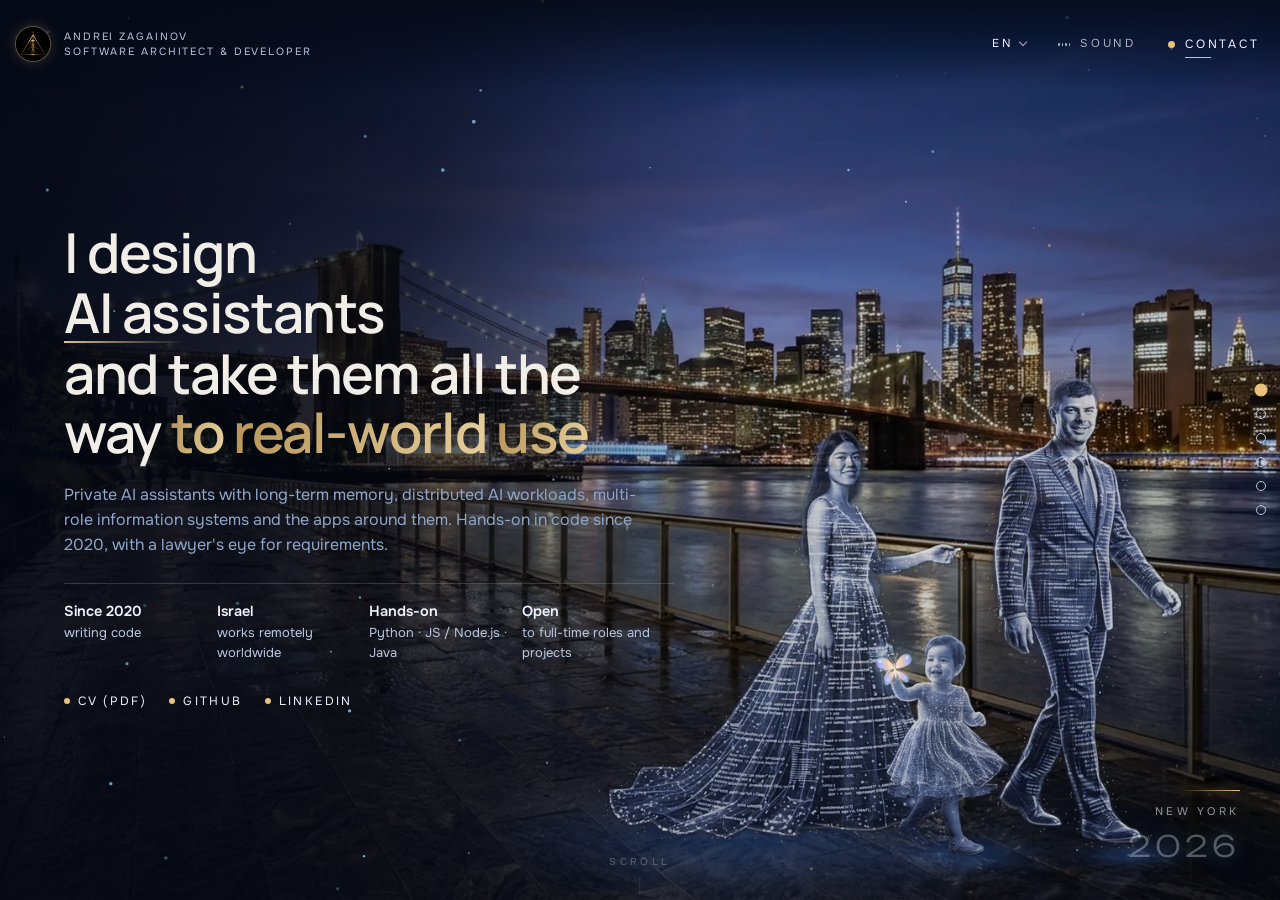
==== commit eb8a3d79: "Dyson sphere: caption on hover (desktop), 3D on phones with tap, tidy contacts slide on phones (musi" ====
--- a/index.html
+++ b/index.html
@@ -448,7 +448,7 @@
   .sweep{display:none}
 }
 .spk{display:none;width:20px;height:20px;fill:none;stroke:currentColor;stroke-width:1.6;stroke-linecap:round;stroke-linejoin:round}.spk .spk-b{fill:currentColor;fill-opacity:.15}.spk .spk-w{display:none}.snd[aria-pressed=true] .spk .spk-w{display:inline}.snd[aria-pressed=true] .spk .spk-x{display:none}@media (max-width:480px){#sndt.nav-hide{display:none!important}}.sr{position:absolute;width:1px;height:1px;overflow:hidden;clip:rect(0 0 0 0);white-space:nowrap}.dots{gap:14px}.dots a{position:relative}.dots a::after{content:'';position:absolute;inset:-7px}</style>
-<style>.case-link{display:inline-flex;align-self:flex-start;width:max-content;align-items:center;gap:10px;margin-top:14px;font:600 11.5px var(--head);letter-spacing:.18em;text-transform:uppercase;color:var(--gold);text-decoration:none;border-bottom:1px solid rgba(240,207,138,.45);padding-bottom:4px;transition:gap .3s,border-color .3s}.case-link:hover{gap:16px;border-color:var(--gold)}</style><style>#s6 .shade{pointer-events:none}.dyson{pointer-events:auto;cursor:pointer;z-index:2;outline:none;-webkit-tap-highlight-color:transparent}.dyson img,.dyson .glow{transition:transform 1.6s cubic-bezier(.2,.7,.2,1),filter 1.6s,opacity 1.6s}@media (hover:hover){.dyson:hover img{transform:scale(1.06)}.dyson:hover .glow{transform:scale(1.12);filter:brightness(1.35)}}.dyson.open img{transform:scale(1.1)}.dyson.open .glow{transform:scale(1.2);filter:brightness(1.6)}.dcap{position:absolute;right:0;top:calc(100% + 18px);width:min(300px,80vw);text-align:right;font:400 13px/1.55 var(--body);color:rgba(238,243,255,.72);opacity:0;transform:translateY(8px);transition:opacity .9s ease,transform .9s ease;pointer-events:none}.dcap small{display:block;font:600 10.5px var(--head);letter-spacing:.3em;text-transform:uppercase;color:#f0cf8a;margin-bottom:8px}.dcap:before{content:'';display:block;margin:0 0 12px auto;width:56px;height:1px;background:linear-gradient(90deg,transparent,#f0cf8a)}.dyson.open .dcap{opacity:1;transform:none}.dyson:focus-visible .glow{filter:brightness(1.5)}#s6 .year{transition:opacity .6s}.dyopen .year{opacity:0}@media (max-width:900px){.dcap{top:50%;right:calc(100% + 14px);width:min(200px,calc(100vw - 160px));font-size:12px;transform:translate(8px,-50%)}.dyson.open .dcap{transform:translate(0,-50%)}}</style><style>.dyson img:not([src]){visibility:hidden}.dyson .dy3d{opacity:0}.dyson.dy3on .dy3d{opacity:1!important}.dyson.dy3on img{opacity:0;transition:opacity 1.2s ease}.dyson.dy3on:hover img,.dyson.dy3on.open img{transform:none}</style></head>
+<style>.case-link{display:inline-flex;align-self:flex-start;width:max-content;align-items:center;gap:10px;margin-top:14px;font:600 11.5px var(--head);letter-spacing:.18em;text-transform:uppercase;color:var(--gold);text-decoration:none;border-bottom:1px solid rgba(240,207,138,.45);padding-bottom:4px;transition:gap .3s,border-color .3s}.case-link:hover{gap:16px;border-color:var(--gold)}</style><style>#s6 .shade{pointer-events:none}.dyson{pointer-events:auto;cursor:pointer;z-index:2;outline:none;-webkit-tap-highlight-color:transparent}.dyson img,.dyson .glow{transition:transform 1.6s cubic-bezier(.2,.7,.2,1),filter 1.6s,opacity 1.6s}@media (hover:hover){.dyson:hover img{transform:scale(1.06)}.dyson:hover .glow{transform:scale(1.12);filter:brightness(1.35)}}.dyson.open img{transform:scale(1.1)}.dyson.open .glow{transform:scale(1.2);filter:brightness(1.6)}.dcap{position:absolute;right:0;top:calc(100% + 18px);width:min(300px,80vw);text-align:right;font:400 13px/1.55 var(--body);color:rgba(238,243,255,.72);opacity:0;transform:translateY(8px);transition:opacity .9s ease,transform .9s ease;pointer-events:none}.dcap small{display:block;font:600 10.5px var(--head);letter-spacing:.3em;text-transform:uppercase;color:#f0cf8a;margin-bottom:8px}.dcap:before{content:'';display:block;margin:0 0 12px auto;width:56px;height:1px;background:linear-gradient(90deg,transparent,#f0cf8a)}.dyson.open .dcap{opacity:1;transform:none}.dyson:focus-visible .glow{filter:brightness(1.5)}#s6 .year{transition:opacity .6s}.dyopen .year{opacity:0}@media (max-width:900px){.dcap{top:50%;right:calc(100% + 14px);width:min(200px,calc(100vw - 160px));font-size:12px;transform:translate(8px,-50%)}.dyson.open .dcap{transform:translate(0,-50%)}}</style><style>.dyson img:not([src]){visibility:hidden}.dyson .dy3d{opacity:0}.dyson.dy3on .dy3d{opacity:1!important}.dyson.dy3on img{opacity:0;transition:opacity 1.2s ease}.dyson.dy3on:hover img,.dyson.dy3on.open img{transform:none}#s6 .dyopen .year,.dyopen .year{opacity:1}@media (hover:hover){.dcap{top:calc(100% + 54px);transition:opacity .7s ease .25s,transform .7s ease .25s}.dyson:hover .dcap{opacity:1;transform:none}.dyson.open:not(:hover) .dcap{opacity:0;transform:translateY(8px);transition:opacity .4s ease,transform .4s ease}}@media (max-width:900px){html.deck #s6 .year,html.rtl.deck #s6 .year{display:flex!important;top:196px;bottom:auto;left:auto;right:16px;align-items:flex-end;opacity:1}html.deck #s6 .year b{font-size:18px}.dcap{top:4px;right:calc(100% + 16px);width:min(230px,calc(100vw - 160px));text-align:left;transform:translateY(6px)}.dyson.open .dcap{transform:none}.dcap:before{margin:0 0 10px 0}html:has(#s6.on) .opus{top:calc(60px + env(safe-area-inset-top,0px));max-width:calc(100vw - 160px);padding:5px 10px 6px}html:has(#s6.on) .opus small{display:none}html:has(#s6.on) .opus b{display:inline;font-size:11.5px}html:has(#s6.on) .opus b:after{content:' · '}html:has(#s6.on) .opus span{font-size:11px;line-height:1.35}.dyson{z-index:6}html.s6tight #s6 .year,html.s6tight.rtl.deck #s6 .year{display:none!important}html.s6tight .dcap{background:rgba(5,10,22,.88);padding:10px 12px;border-radius:10px}html.s6tight:has(#s6.on) .opus{background:rgba(5,10,22,.9)}html.s6tight:has(#s6.on) .opus.show{animation:opfade 6s ease forwards}@keyframes opfade{0%,70%{opacity:1}100%{opacity:0}}html:has(#s6.on.dyopen) .opus.show{opacity:0}}</style></head>
 <body>
 
 <header class="top">
@@ -953,7 +953,7 @@
 <script>(()=>{const go=()=>setTimeout(()=>document.querySelectorAll("img[data-src]").forEach(i=>{i.src=i.dataset.src}),1200);document.readyState==="complete"?go():addEventListener("load",go,{once:true})})();</script>
 
 <script>(()=>{const go=()=>document.querySelectorAll("img[data-ld]").forEach(i=>{if(!i.getAttribute("src"))i.src=i.dataset.ld;i.removeAttribute("data-ld")});document.readyState==="complete"?go():addEventListener("load",go,{once:true})})();</script>
-<script>(()=>{const d=document.querySelector('.dyson');if(!d)return;const t=()=>{const o=d.classList.toggle('open');d.setAttribute('aria-expanded',o);const sc=d.closest('section');sc&&sc.classList.toggle('dyopen',o)};d.addEventListener('click',e=>{e.stopPropagation();t()});d.addEventListener('keydown',e=>{if(e.key==='Enter'||e.key===' '){e.preventDefault();t()}})})();</script>
-<script>(()=>{if(matchMedia('(max-width:900px)').matches||matchMedia('(prefers-reduced-motion: reduce)').matches)return;const ld=(u,cb)=>{const s=document.createElement('script');s.src=u;s.onload=cb;document.head.appendChild(s)};let n=0;const w=()=>{if(window.THREE){ld('/assets/hobx.js',()=>ld('/assets/hob3d.js'))}else if(n++<80)setTimeout(w,250)};document.readyState==='complete'?setTimeout(w,400):addEventListener('load',()=>setTimeout(w,400),{once:true})})();</script>
+<script>(()=>{const d=document.querySelector('.dyson');if(!d)return;const t=()=>{const o=d.classList.toggle('open');d.setAttribute('aria-expanded',o);const sc=d.closest('section');sc&&sc.classList.toggle('dyopen',o)};d.addEventListener('click',e=>{e.stopPropagation();if(!matchMedia('(hover:hover)').matches)t()});d.addEventListener('keydown',e=>{if(e.key==='Enter'||e.key===' '){e.preventDefault();t()}})})();</script>
+<script>(()=>{if(matchMedia('(prefers-reduced-motion: reduce)').matches)return;const ld=(u,cb)=>{const s=document.createElement('script');s.src=u;s.onload=cb;document.head.appendChild(s)};let st=0;const w3=()=>{if(st)return;st=1;let n=0;const w=()=>{if(window.THREE){ld('/assets/hobx.js',()=>ld('/assets/hob3d.js'))}else if(n++<120)setTimeout(w,250)};w()};if(matchMedia('(max-width:900px)').matches){const s6=document.getElementById('s6');if(!s6)return;const go=()=>{if(s6.classList.contains('on')){if(!window.THREE)ld('/assets/three.min.js',()=>{});w3()}};new MutationObserver(go).observe(s6,{attributes:true,attributeFilter:['class']});document.readyState==='complete'?setTimeout(go,300):addEventListener('load',()=>setTimeout(go,300),{once:true});return}document.readyState==='complete'?setTimeout(w3,400):addEventListener('load',()=>setTimeout(w3,400),{once:true})})();</script><script>(()=>{const s6=document.getElementById('s6');if(!s6)return;const R=document.documentElement;const fit=()=>{if(!matchMedia('(max-width:900px)').matches){R.classList.remove('s6tight');return}const y=s6.querySelector('.year'),c=s6.querySelector('.copy');if(!y||!c)return;R.classList.remove('s6tight');const yr=y.getBoundingClientRect();if(!yr.width){setTimeout(fit,400);return}const rg=document.createRange();let hit=false;c.querySelectorAll('h1,h2,h3,p,a,small,span,b,li,button,div').forEach(e=>{if(hit||e.children.length&&!/^(H\d|P|A|SMALL|SPAN|B|LI)$/.test(e.tagName))return;rg.selectNodeContents(e);for(const r of rg.getClientRects()){if(r.width&&r.bottom+6>yr.top&&r.top-6<yr.bottom&&r.right+6>yr.left&&r.left-6<yr.right){hit=true;break}}});R.classList.toggle('s6tight',hit)};addEventListener('resize',fit);new MutationObserver(()=>{if(s6.classList.contains('on')){setTimeout(fit,60);setTimeout(fit,1600);setTimeout(fit,3400)}}).observe(s6,{attributes:true,attributeFilter:['class']});document.readyState==='complete'?fit():addEventListener('load',fit,{once:true});setTimeout(fit,300);setTimeout(fit,3600);const d=s6.querySelector('.dyson');let tm;if(d&&!matchMedia('(hover:hover)').matches)new MutationObserver(()=>{clearTimeout(tm);if(d.classList.contains('open'))tm=setTimeout(()=>{if(d.classList.contains('open'))d.click()},7000)}).observe(d,{attributes:true,attributeFilter:['class']})})();</script>
 </body>
 </html>
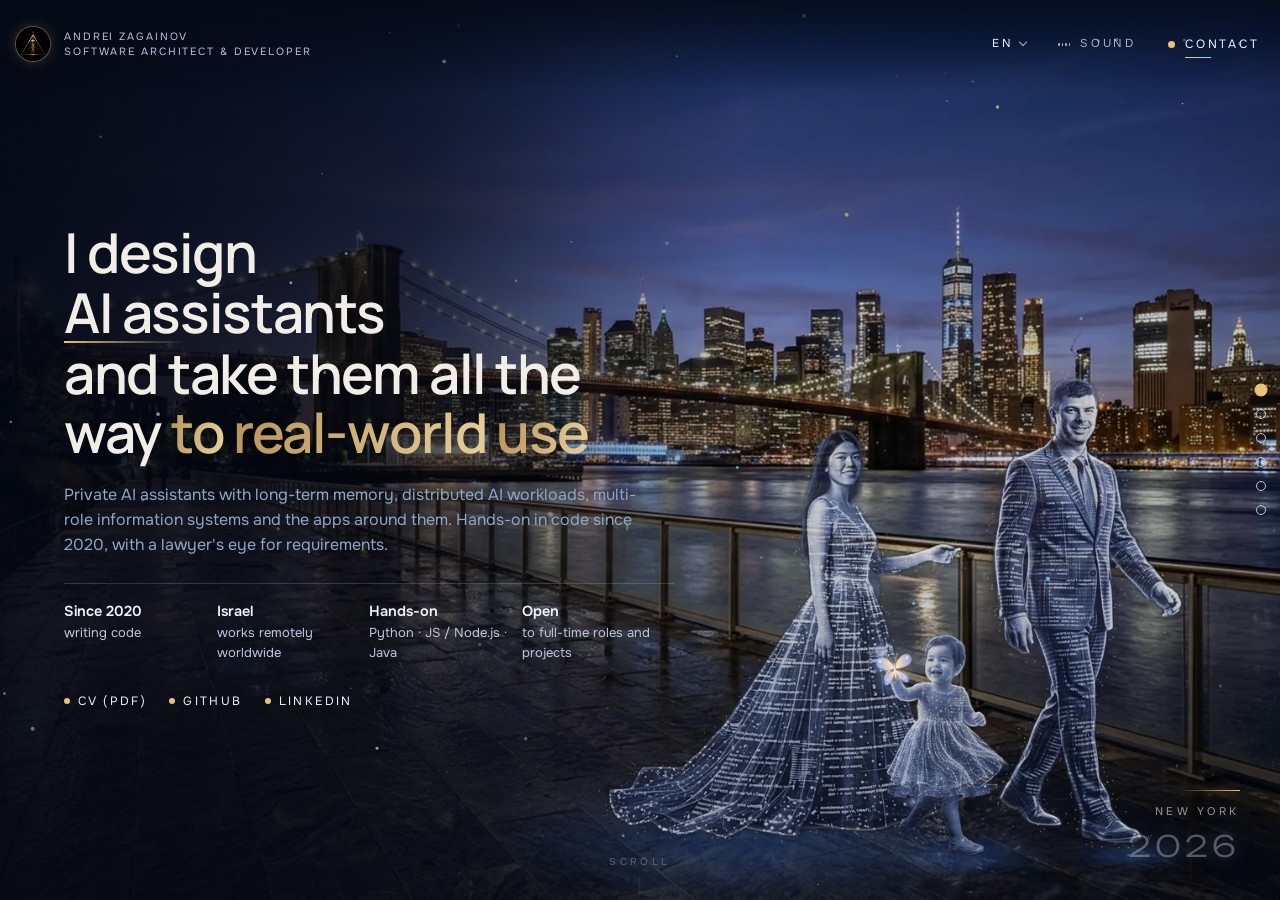
==== commit d0685dee: "Years on the slides and in the footer move on automatically every 1 January Co-Authored-By: Claude O" ====
--- a/index.html
+++ b/index.html
@@ -955,5 +955,6 @@
 <script>(()=>{const go=()=>document.querySelectorAll("img[data-ld]").forEach(i=>{if(!i.getAttribute("src"))i.src=i.dataset.ld;i.removeAttribute("data-ld")});document.readyState==="complete"?go():addEventListener("load",go,{once:true})})();</script>
 <script>(()=>{const d=document.querySelector('.dyson');if(!d)return;const t=()=>{const o=d.classList.toggle('open');d.setAttribute('aria-expanded',o);const sc=d.closest('section');sc&&sc.classList.toggle('dyopen',o)};d.addEventListener('click',e=>{e.stopPropagation();if(!matchMedia('(hover:hover)').matches)t()});d.addEventListener('keydown',e=>{if(e.key==='Enter'||e.key===' '){e.preventDefault();t()}})})();</script>
 <script>(()=>{if(matchMedia('(prefers-reduced-motion: reduce)').matches)return;const ld=(u,cb)=>{const s=document.createElement('script');s.src=u;s.onload=cb;document.head.appendChild(s)};let st=0;const w3=()=>{if(st)return;st=1;let n=0;const w=()=>{if(window.THREE){ld('/assets/hobx.js',()=>ld('/assets/hob3d.js'))}else if(n++<120)setTimeout(w,250)};w()};if(matchMedia('(max-width:900px)').matches){const s6=document.getElementById('s6');if(!s6)return;const go=()=>{if(s6.classList.contains('on')){if(!window.THREE)ld('/assets/three.min.js',()=>{});w3()}};new MutationObserver(go).observe(s6,{attributes:true,attributeFilter:['class']});document.readyState==='complete'?setTimeout(go,300):addEventListener('load',()=>setTimeout(go,300),{once:true});return}document.readyState==='complete'?setTimeout(w3,400):addEventListener('load',()=>setTimeout(w3,400),{once:true})})();</script><script>(()=>{const s6=document.getElementById('s6');if(!s6)return;const R=document.documentElement;const fit=()=>{if(!matchMedia('(max-width:900px)').matches){R.classList.remove('s6tight');return}const y=s6.querySelector('.year'),c=s6.querySelector('.copy');if(!y||!c)return;R.classList.remove('s6tight');const yr=y.getBoundingClientRect();if(!yr.width){setTimeout(fit,400);return}const rg=document.createRange();let hit=false;c.querySelectorAll('h1,h2,h3,p,a,small,span,b,li,button,div').forEach(e=>{if(hit||e.children.length&&!/^(H\d|P|A|SMALL|SPAN|B|LI)$/.test(e.tagName))return;rg.selectNodeContents(e);for(const r of rg.getClientRects()){if(r.width&&r.bottom+6>yr.top&&r.top-6<yr.bottom&&r.right+6>yr.left&&r.left-6<yr.right){hit=true;break}}});R.classList.toggle('s6tight',hit)};addEventListener('resize',fit);new MutationObserver(()=>{if(s6.classList.contains('on')){setTimeout(fit,60);setTimeout(fit,1600);setTimeout(fit,3400)}}).observe(s6,{attributes:true,attributeFilter:['class']});document.readyState==='complete'?fit():addEventListener('load',fit,{once:true});setTimeout(fit,300);setTimeout(fit,3600);const d=s6.querySelector('.dyson');let tm;if(d&&!matchMedia('(hover:hover)').matches)new MutationObserver(()=>{clearTimeout(tm);if(d.classList.contains('open'))tm=setTimeout(()=>{if(d.classList.contains('open'))d.click()},7000)}).observe(d,{attributes:true,attributeFilter:['class']})})();</script>
+<script>(()=>{const d=new Date().getFullYear()-2026;if(d<=0)return;const re=/\b2([0-6])26\b/g;let busy=false;const fix=root=>{const w=document.createTreeWalker(root,NodeFilter.SHOW_TEXT);let n;while(n=w.nextNode()){const t=n.nodeValue;if(re.test(t)){re.lastIndex=0;n.nodeValue=t.replace(re,(m,k)=>String(2026+100*k+d))}re.lastIndex=0}};const run=()=>{if(busy)return;busy=true;fix(document.body);document.title=document.title.replace(re,(m,k)=>String(2026+100*k+d));busy=false};run();new MutationObserver(()=>{if(!busy)requestAnimationFrame(run)}).observe(document.body,{childList:true,subtree:true,characterData:true})})();</script>
 </body>
 </html>
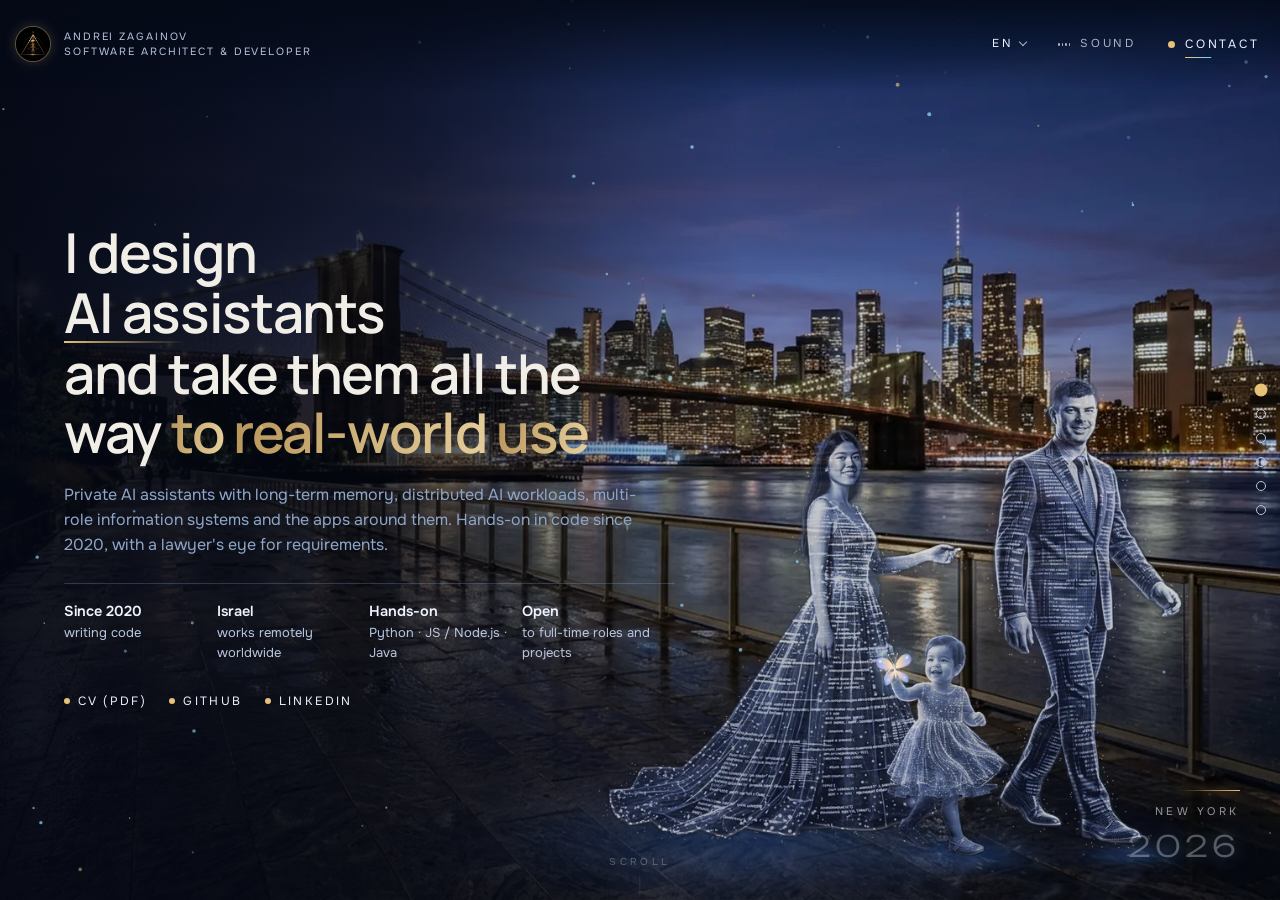
==== commit 59e2e190: "Faster load: Dyson sphere 3D loads when the visitor nears the last slides; first-screen images prelo" ====
--- a/index.html
+++ b/index.html
@@ -11,7 +11,7 @@
 <meta property="og:image" content="https://andreizagainov.com/img/og-card.jpg"><meta property="og:image:width" content="1200"><meta property="og:image:height" content="630"><meta property="og:type" content="website"><meta name="twitter:card" content="summary_large_image"><meta name="twitter:image" content="https://andreizagainov.com/img/og-card.jpg">
 <link rel="canonical" href="https://andreizagainov.com/">
 <link rel="icon" type="image/png" href="img/favicon.png">
-<link rel="preload" href="/assets/fonts/unbounded-300-lat.woff2" as="font" type="font/woff2" crossorigin><link rel="preload" href="/assets/fonts/unbounded-700-lat.woff2" as="font" type="font/woff2" crossorigin><link rel="preload" href="/assets/fonts/manrope-600-lat.woff2" as="font" type="font/woff2" crossorigin><link rel="preload" href="/assets/fonts/onest-400-lat.woff2" as="font" type="font/woff2" crossorigin><style>@font-face{font-family:'Unbounded';font-style:normal;font-weight:300;font-display:swap;src:url(/assets/fonts/unbounded-300-cyr.woff2) format('woff2');unicode-range:U+0301,U+0400-045F,U+0490-0491,U+04B0-04B1,U+2116}
+<link rel="preload" as="image" href="/img/s1_bg.webp" fetchpriority="high"><link rel="preload" as="image" href="/img/s1_fig.webp" fetchpriority="high"><link rel="preload" href="/assets/fonts/unbounded-300-lat.woff2" as="font" type="font/woff2" crossorigin><link rel="preload" href="/assets/fonts/unbounded-700-lat.woff2" as="font" type="font/woff2" crossorigin><link rel="preload" href="/assets/fonts/manrope-600-lat.woff2" as="font" type="font/woff2" crossorigin><link rel="preload" href="/assets/fonts/onest-400-lat.woff2" as="font" type="font/woff2" crossorigin><style>@font-face{font-family:'Unbounded';font-style:normal;font-weight:300;font-display:swap;src:url(/assets/fonts/unbounded-300-cyr.woff2) format('woff2');unicode-range:U+0301,U+0400-045F,U+0490-0491,U+04B0-04B1,U+2116}
 @font-face{font-family:'Unbounded';font-style:normal;font-weight:300;font-display:swap;src:url(/assets/fonts/unbounded-300-lat.woff2) format('woff2');unicode-range:U+0000-00FF,U+0131,U+0152-0153,U+02BB-02BC,U+02C6,U+02DA,U+02DC,U+0304,U+0308,U+0329,U+2000-206F,U+20AC,U+2122,U+2191,U+2193,U+2212,U+2215,U+FEFF,U+FFFD}
 @font-face{font-family:'Unbounded';font-style:normal;font-weight:500;font-display:swap;src:url(/assets/fonts/unbounded-500-cyr.woff2) format('woff2');unicode-range:U+0301,U+0400-045F,U+0490-0491,U+04B0-04B1,U+2116}
 @font-face{font-family:'Unbounded';font-style:normal;font-weight:500;font-display:swap;src:url(/assets/fonts/unbounded-500-lat.woff2) format('woff2');unicode-range:U+0000-00FF,U+0131,U+0152-0153,U+02BB-02BC,U+02C6,U+02DA,U+02DC,U+0304,U+0308,U+0329,U+2000-206F,U+20AC,U+2122,U+2191,U+2193,U+2212,U+2215,U+FEFF,U+FFFD}
@@ -954,7 +954,7 @@
 
 <script>(()=>{const go=()=>document.querySelectorAll("img[data-ld]").forEach(i=>{if(!i.getAttribute("src"))i.src=i.dataset.ld;i.removeAttribute("data-ld")});document.readyState==="complete"?go():addEventListener("load",go,{once:true})})();</script>
 <script>(()=>{const d=document.querySelector('.dyson');if(!d)return;const t=()=>{const o=d.classList.toggle('open');d.setAttribute('aria-expanded',o);const sc=d.closest('section');sc&&sc.classList.toggle('dyopen',o)};d.addEventListener('click',e=>{e.stopPropagation();if(!matchMedia('(hover:hover)').matches)t()});d.addEventListener('keydown',e=>{if(e.key==='Enter'||e.key===' '){e.preventDefault();t()}})})();</script>
-<script>(()=>{if(matchMedia('(prefers-reduced-motion: reduce)').matches)return;const ld=(u,cb)=>{const s=document.createElement('script');s.src=u;s.onload=cb;document.head.appendChild(s)};let st=0;const w3=()=>{if(st)return;st=1;let n=0;const w=()=>{if(window.THREE){ld('/assets/hobx.js',()=>ld('/assets/hob3d.js'))}else if(n++<120)setTimeout(w,250)};w()};if(matchMedia('(max-width:900px)').matches){const s6=document.getElementById('s6');if(!s6)return;const go=()=>{if(s6.classList.contains('on')){if(!window.THREE)ld('/assets/three.min.js',()=>{});w3()}};new MutationObserver(go).observe(s6,{attributes:true,attributeFilter:['class']});document.readyState==='complete'?setTimeout(go,300):addEventListener('load',()=>setTimeout(go,300),{once:true});return}document.readyState==='complete'?setTimeout(w3,400):addEventListener('load',()=>setTimeout(w3,400),{once:true})})();</script><script>(()=>{const s6=document.getElementById('s6');if(!s6)return;const R=document.documentElement;const fit=()=>{if(!matchMedia('(max-width:900px)').matches){R.classList.remove('s6tight');return}const y=s6.querySelector('.year'),c=s6.querySelector('.copy');if(!y||!c)return;R.classList.remove('s6tight');const yr=y.getBoundingClientRect();if(!yr.width){setTimeout(fit,400);return}const rg=document.createRange();let hit=false;c.querySelectorAll('h1,h2,h3,p,a,small,span,b,li,button,div').forEach(e=>{if(hit||e.children.length&&!/^(H\d|P|A|SMALL|SPAN|B|LI)$/.test(e.tagName))return;rg.selectNodeContents(e);for(const r of rg.getClientRects()){if(r.width&&r.bottom+6>yr.top&&r.top-6<yr.bottom&&r.right+6>yr.left&&r.left-6<yr.right){hit=true;break}}});R.classList.toggle('s6tight',hit)};addEventListener('resize',fit);new MutationObserver(()=>{if(s6.classList.contains('on')){setTimeout(fit,60);setTimeout(fit,1600);setTimeout(fit,3400)}}).observe(s6,{attributes:true,attributeFilter:['class']});document.readyState==='complete'?fit():addEventListener('load',fit,{once:true});setTimeout(fit,300);setTimeout(fit,3600);const d=s6.querySelector('.dyson');let tm;if(d&&!matchMedia('(hover:hover)').matches)new MutationObserver(()=>{clearTimeout(tm);if(d.classList.contains('open'))tm=setTimeout(()=>{if(d.classList.contains('open'))d.click()},7000)}).observe(d,{attributes:true,attributeFilter:['class']})})();</script>
+<script>(()=>{if(matchMedia('(prefers-reduced-motion: reduce)').matches)return;const ld=(u,cb)=>{const s=document.createElement('script');s.src=u;s.onload=cb;document.head.appendChild(s)};let st=0;const w3=()=>{if(st)return;st=1;let n=0;const w=()=>{if(window.THREE){ld('/assets/hobx.js',()=>ld('/assets/hob3d.js'))}else if(n++<120)setTimeout(w,250)};w()};if(matchMedia('(max-width:900px)').matches){const s6=document.getElementById('s6');if(!s6)return;const go=()=>{if(s6.classList.contains('on')){if(!window.THREE)ld('/assets/three.min.js',()=>{});w3()}};new MutationObserver(go).observe(s6,{attributes:true,attributeFilter:['class']});document.readyState==='complete'?setTimeout(go,300):addEventListener('load',()=>setTimeout(go,300),{once:true});return}const s6=document.getElementById('s6'),s5=s6&&s6.previousElementSibling;const nr=s=>s&&(s.classList.contains('on')||s.classList.contains('entering'));const ck=()=>{if(nr(s6)||nr(s5)){mo.disconnect();w3()}};const mo=new MutationObserver(ck);[s6,s5].forEach(s=>s&&mo.observe(s,{attributes:true,attributeFilter:['class']}));const fb=()=>{ck();if('requestIdleCallback'in window)requestIdleCallback(()=>setTimeout(()=>{mo.disconnect();w3()},8000),{timeout:12000})};document.readyState==='complete'?fb():addEventListener('load',fb,{once:true})})();</script><script>(()=>{const s6=document.getElementById('s6');if(!s6)return;const R=document.documentElement;const fit=()=>{if(!matchMedia('(max-width:900px)').matches){R.classList.remove('s6tight');return}const y=s6.querySelector('.year'),c=s6.querySelector('.copy');if(!y||!c)return;R.classList.remove('s6tight');const yr=y.getBoundingClientRect();if(!yr.width){setTimeout(fit,400);return}const rg=document.createRange();let hit=false;c.querySelectorAll('h1,h2,h3,p,a,small,span,b,li,button,div').forEach(e=>{if(hit||e.children.length&&!/^(H\d|P|A|SMALL|SPAN|B|LI)$/.test(e.tagName))return;rg.selectNodeContents(e);for(const r of rg.getClientRects()){if(r.width&&r.bottom+6>yr.top&&r.top-6<yr.bottom&&r.right+6>yr.left&&r.left-6<yr.right){hit=true;break}}});R.classList.toggle('s6tight',hit)};addEventListener('resize',fit);new MutationObserver(()=>{if(s6.classList.contains('on')){setTimeout(fit,60);setTimeout(fit,1600);setTimeout(fit,3400)}}).observe(s6,{attributes:true,attributeFilter:['class']});document.readyState==='complete'?fit():addEventListener('load',fit,{once:true});setTimeout(fit,300);setTimeout(fit,3600);const d=s6.querySelector('.dyson');let tm;if(d&&!matchMedia('(hover:hover)').matches)new MutationObserver(()=>{clearTimeout(tm);if(d.classList.contains('open'))tm=setTimeout(()=>{if(d.classList.contains('open'))d.click()},7000)}).observe(d,{attributes:true,attributeFilter:['class']})})();</script>
 <script>(()=>{const d=new Date().getFullYear()-2026;if(d<=0)return;const re=/\b2([0-6])26\b/g;let busy=false;const fix=root=>{const w=document.createTreeWalker(root,NodeFilter.SHOW_TEXT);let n;while(n=w.nextNode()){const t=n.nodeValue;if(re.test(t)){re.lastIndex=0;n.nodeValue=t.replace(re,(m,k)=>String(2026+100*k+d))}re.lastIndex=0}};const run=()=>{if(busy)return;busy=true;fix(document.body);document.title=document.title.replace(re,(m,k)=>String(2026+100*k+d));busy=false};run();new MutationObserver(()=>{if(!busy)requestAnimationFrame(run)}).observe(document.body,{childList:true,subtree:true,characterData:true})})();</script>
 </body>
 </html>
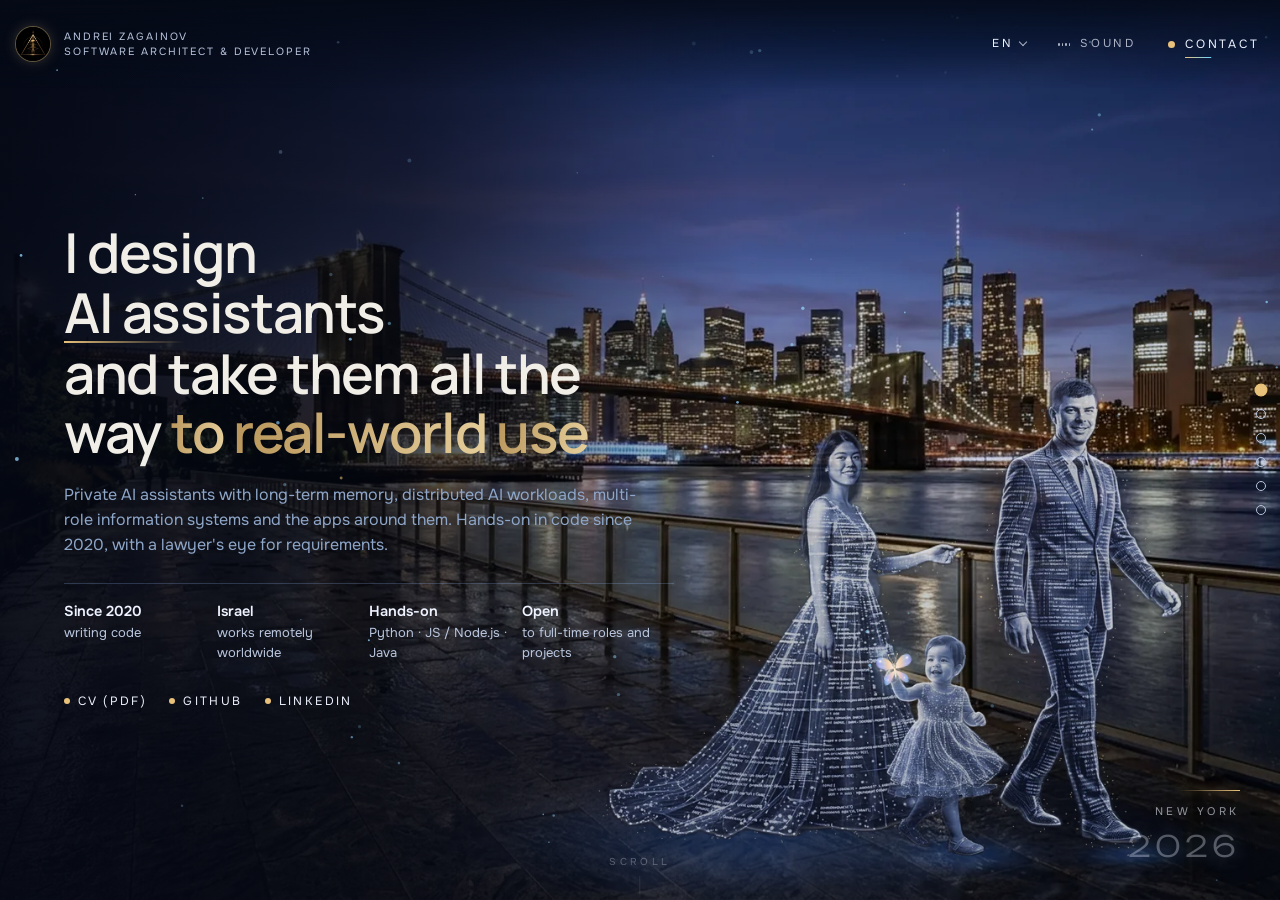
==== commit b77539fe: "Remove first-screen image preload (slowed phones); keep deferred Dyson sphere Co-Authored-By: Claude" ====
--- a/index.html
+++ b/index.html
@@ -11,7 +11,7 @@
 <meta property="og:image" content="https://andreizagainov.com/img/og-card.jpg"><meta property="og:image:width" content="1200"><meta property="og:image:height" content="630"><meta property="og:type" content="website"><meta name="twitter:card" content="summary_large_image"><meta name="twitter:image" content="https://andreizagainov.com/img/og-card.jpg">
 <link rel="canonical" href="https://andreizagainov.com/">
 <link rel="icon" type="image/png" href="img/favicon.png">
-<link rel="preload" as="image" href="/img/s1_bg.webp" fetchpriority="high"><link rel="preload" as="image" href="/img/s1_fig.webp" fetchpriority="high"><link rel="preload" href="/assets/fonts/unbounded-300-lat.woff2" as="font" type="font/woff2" crossorigin><link rel="preload" href="/assets/fonts/unbounded-700-lat.woff2" as="font" type="font/woff2" crossorigin><link rel="preload" href="/assets/fonts/manrope-600-lat.woff2" as="font" type="font/woff2" crossorigin><link rel="preload" href="/assets/fonts/onest-400-lat.woff2" as="font" type="font/woff2" crossorigin><style>@font-face{font-family:'Unbounded';font-style:normal;font-weight:300;font-display:swap;src:url(/assets/fonts/unbounded-300-cyr.woff2) format('woff2');unicode-range:U+0301,U+0400-045F,U+0490-0491,U+04B0-04B1,U+2116}
+<link rel="preload" href="/assets/fonts/unbounded-300-lat.woff2" as="font" type="font/woff2" crossorigin><link rel="preload" href="/assets/fonts/unbounded-700-lat.woff2" as="font" type="font/woff2" crossorigin><link rel="preload" href="/assets/fonts/manrope-600-lat.woff2" as="font" type="font/woff2" crossorigin><link rel="preload" href="/assets/fonts/onest-400-lat.woff2" as="font" type="font/woff2" crossorigin><style>@font-face{font-family:'Unbounded';font-style:normal;font-weight:300;font-display:swap;src:url(/assets/fonts/unbounded-300-cyr.woff2) format('woff2');unicode-range:U+0301,U+0400-045F,U+0490-0491,U+04B0-04B1,U+2116}
 @font-face{font-family:'Unbounded';font-style:normal;font-weight:300;font-display:swap;src:url(/assets/fonts/unbounded-300-lat.woff2) format('woff2');unicode-range:U+0000-00FF,U+0131,U+0152-0153,U+02BB-02BC,U+02C6,U+02DA,U+02DC,U+0304,U+0308,U+0329,U+2000-206F,U+20AC,U+2122,U+2191,U+2193,U+2212,U+2215,U+FEFF,U+FFFD}
 @font-face{font-family:'Unbounded';font-style:normal;font-weight:500;font-display:swap;src:url(/assets/fonts/unbounded-500-cyr.woff2) format('woff2');unicode-range:U+0301,U+0400-045F,U+0490-0491,U+04B0-04B1,U+2116}
 @font-face{font-family:'Unbounded';font-style:normal;font-weight:500;font-display:swap;src:url(/assets/fonts/unbounded-500-lat.woff2) format('woff2');unicode-range:U+0000-00FF,U+0131,U+0152-0153,U+02BB-02BC,U+02C6,U+02DA,U+02DC,U+0304,U+0308,U+0329,U+2000-206F,U+20AC,U+2122,U+2191,U+2193,U+2212,U+2215,U+FEFF,U+FFFD}
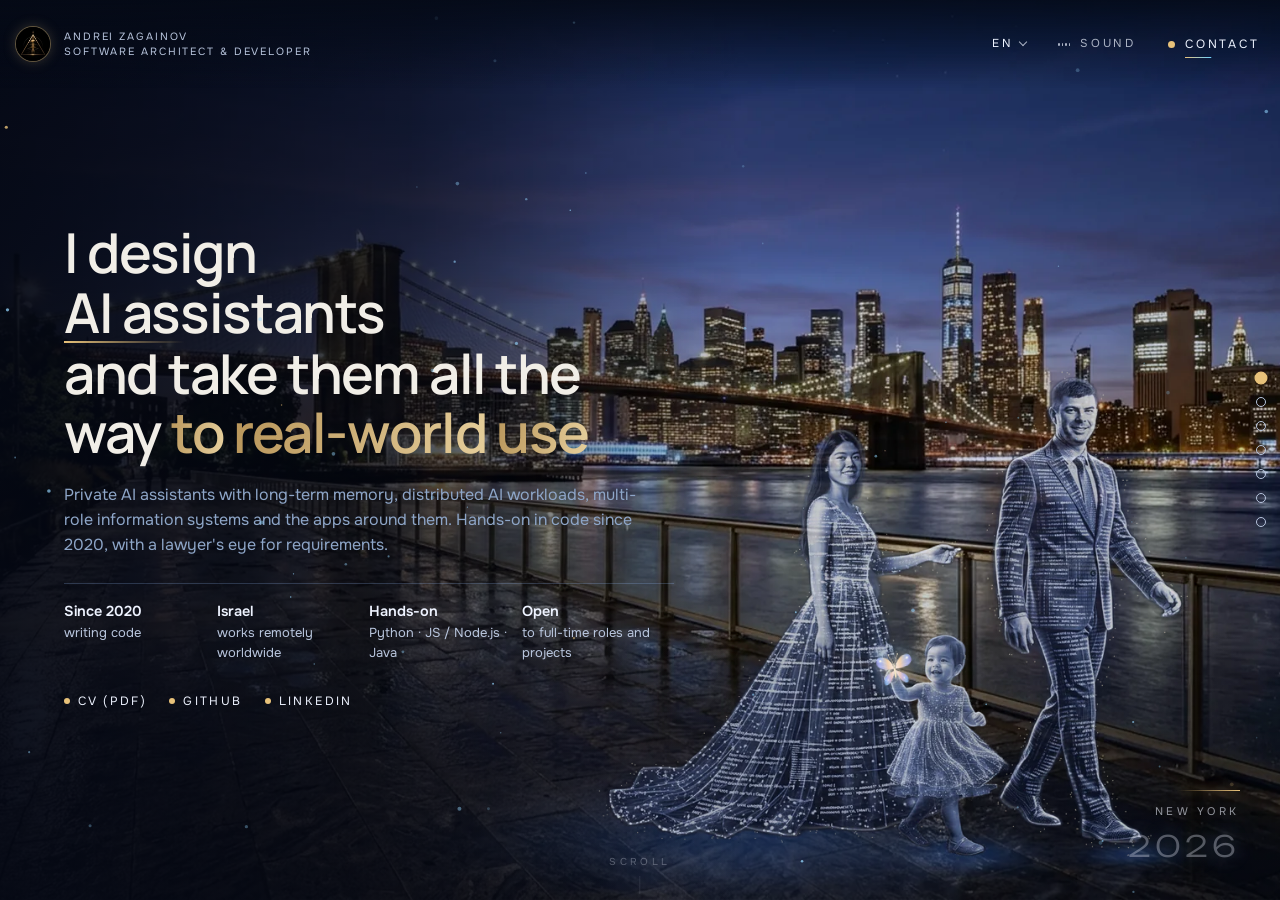
==== commit e931a5de: "New slide «Solar System» before the contact slide; Planet Earth now 2726 Co-Authored-By: Claude Opus" ====
--- a/index.html
+++ b/index.html
@@ -448,7 +448,54 @@
   .sweep{display:none}
 }
 .spk{display:none;width:20px;height:20px;fill:none;stroke:currentColor;stroke-width:1.6;stroke-linecap:round;stroke-linejoin:round}.spk .spk-b{fill:currentColor;fill-opacity:.15}.spk .spk-w{display:none}.snd[aria-pressed=true] .spk .spk-w{display:inline}.snd[aria-pressed=true] .spk .spk-x{display:none}@media (max-width:480px){#sndt.nav-hide{display:none!important}}.sr{position:absolute;width:1px;height:1px;overflow:hidden;clip:rect(0 0 0 0);white-space:nowrap}.dots{gap:14px}.dots a{position:relative}.dots a::after{content:'';position:absolute;inset:-7px}</style>
-<style>.case-link{display:inline-flex;align-self:flex-start;width:max-content;align-items:center;gap:10px;margin-top:14px;font:600 11.5px var(--head);letter-spacing:.18em;text-transform:uppercase;color:var(--gold);text-decoration:none;border-bottom:1px solid rgba(240,207,138,.45);padding-bottom:4px;transition:gap .3s,border-color .3s}.case-link:hover{gap:16px;border-color:var(--gold)}</style><style>#s6 .shade{pointer-events:none}.dyson{pointer-events:auto;cursor:pointer;z-index:2;outline:none;-webkit-tap-highlight-color:transparent}.dyson img,.dyson .glow{transition:transform 1.6s cubic-bezier(.2,.7,.2,1),filter 1.6s,opacity 1.6s}@media (hover:hover){.dyson:hover img{transform:scale(1.06)}.dyson:hover .glow{transform:scale(1.12);filter:brightness(1.35)}}.dyson.open img{transform:scale(1.1)}.dyson.open .glow{transform:scale(1.2);filter:brightness(1.6)}.dcap{position:absolute;right:0;top:calc(100% + 18px);width:min(300px,80vw);text-align:right;font:400 13px/1.55 var(--body);color:rgba(238,243,255,.72);opacity:0;transform:translateY(8px);transition:opacity .9s ease,transform .9s ease;pointer-events:none}.dcap small{display:block;font:600 10.5px var(--head);letter-spacing:.3em;text-transform:uppercase;color:#f0cf8a;margin-bottom:8px}.dcap:before{content:'';display:block;margin:0 0 12px auto;width:56px;height:1px;background:linear-gradient(90deg,transparent,#f0cf8a)}.dyson.open .dcap{opacity:1;transform:none}.dyson:focus-visible .glow{filter:brightness(1.5)}#s6 .year{transition:opacity .6s}.dyopen .year{opacity:0}@media (max-width:900px){.dcap{top:50%;right:calc(100% + 14px);width:min(200px,calc(100vw - 160px));font-size:12px;transform:translate(8px,-50%)}.dyson.open .dcap{transform:translate(0,-50%)}}</style><style>.dyson img:not([src]){visibility:hidden}.dyson .dy3d{opacity:0}.dyson.dy3on .dy3d{opacity:1!important}.dyson.dy3on img{opacity:0;transition:opacity 1.2s ease}.dyson.dy3on:hover img,.dyson.dy3on.open img{transform:none}#s6 .dyopen .year,.dyopen .year{opacity:1}@media (hover:hover){.dcap{top:calc(100% + 54px);transition:opacity .7s ease .25s,transform .7s ease .25s}.dyson:hover .dcap{opacity:1;transform:none}.dyson.open:not(:hover) .dcap{opacity:0;transform:translateY(8px);transition:opacity .4s ease,transform .4s ease}}@media (max-width:900px){html.deck #s6 .year,html.rtl.deck #s6 .year{display:flex!important;top:196px;bottom:auto;left:auto;right:16px;align-items:flex-end;opacity:1}html.deck #s6 .year b{font-size:18px}.dcap{top:4px;right:calc(100% + 16px);width:min(230px,calc(100vw - 160px));text-align:left;transform:translateY(6px)}.dyson.open .dcap{transform:none}.dcap:before{margin:0 0 10px 0}html:has(#s6.on) .opus{top:calc(60px + env(safe-area-inset-top,0px));max-width:calc(100vw - 160px);padding:5px 10px 6px}html:has(#s6.on) .opus small{display:none}html:has(#s6.on) .opus b{display:inline;font-size:11.5px}html:has(#s6.on) .opus b:after{content:' · '}html:has(#s6.on) .opus span{font-size:11px;line-height:1.35}.dyson{z-index:6}html.s6tight #s6 .year,html.s6tight.rtl.deck #s6 .year{display:none!important}html.s6tight .dcap{background:rgba(5,10,22,.88);padding:10px 12px;border-radius:10px}html.s6tight:has(#s6.on) .opus{background:rgba(5,10,22,.9)}html.s6tight:has(#s6.on) .opus.show{animation:opfade 6s ease forwards}@keyframes opfade{0%,70%{opacity:1}100%{opacity:0}}html:has(#s6.on.dyopen) .opus.show{opacity:0}}</style></head>
+<style>.case-link{display:inline-flex;align-self:flex-start;width:max-content;align-items:center;gap:10px;margin-top:14px;font:600 11.5px var(--head);letter-spacing:.18em;text-transform:uppercase;color:var(--gold);text-decoration:none;border-bottom:1px solid rgba(240,207,138,.45);padding-bottom:4px;transition:gap .3s,border-color .3s}.case-link:hover{gap:16px;border-color:var(--gold)}</style><style>#s6 .shade{pointer-events:none}.dyson{pointer-events:auto;cursor:pointer;z-index:2;outline:none;-webkit-tap-highlight-color:transparent}.dyson img,.dyson .glow{transition:transform 1.6s cubic-bezier(.2,.7,.2,1),filter 1.6s,opacity 1.6s}@media (hover:hover){.dyson:hover img{transform:scale(1.06)}.dyson:hover .glow{transform:scale(1.12);filter:brightness(1.35)}}.dyson.open img{transform:scale(1.1)}.dyson.open .glow{transform:scale(1.2);filter:brightness(1.6)}.dcap{position:absolute;right:0;top:calc(100% + 18px);width:min(300px,80vw);text-align:right;font:400 13px/1.55 var(--body);color:rgba(238,243,255,.72);opacity:0;transform:translateY(8px);transition:opacity .9s ease,transform .9s ease;pointer-events:none}.dcap small{display:block;font:600 10.5px var(--head);letter-spacing:.3em;text-transform:uppercase;color:#f0cf8a;margin-bottom:8px}.dcap:before{content:'';display:block;margin:0 0 12px auto;width:56px;height:1px;background:linear-gradient(90deg,transparent,#f0cf8a)}.dyson.open .dcap{opacity:1;transform:none}.dyson:focus-visible .glow{filter:brightness(1.5)}#s6 .year{transition:opacity .6s}.dyopen .year{opacity:0}@media (max-width:900px){.dcap{top:50%;right:calc(100% + 14px);width:min(200px,calc(100vw - 160px));font-size:12px;transform:translate(8px,-50%)}.dyson.open .dcap{transform:translate(0,-50%)}}</style><style>.dyson img:not([src]){visibility:hidden}.dyson .dy3d{opacity:0}.dyson.dy3on .dy3d{opacity:1!important}.dyson.dy3on img{opacity:0;transition:opacity 1.2s ease}.dyson.dy3on:hover img,.dyson.dy3on.open img{transform:none}#s6 .dyopen .year,.dyopen .year{opacity:1}@media (hover:hover){.dcap{top:calc(100% + 54px);transition:opacity .7s ease .25s,transform .7s ease .25s}.dyson:hover .dcap{opacity:1;transform:none}.dyson.open:not(:hover) .dcap{opacity:0;transform:translateY(8px);transition:opacity .4s ease,transform .4s ease}}@media (max-width:900px){html.deck #s6 .year,html.rtl.deck #s6 .year{display:flex!important;top:196px;bottom:auto;left:auto;right:16px;align-items:flex-end;opacity:1}html.deck #s6 .year b{font-size:18px}.dcap{top:4px;right:calc(100% + 16px);width:min(230px,calc(100vw - 160px));text-align:left;transform:translateY(6px)}.dyson.open .dcap{transform:none}.dcap:before{margin:0 0 10px 0}html:has(#s6.on) .opus{top:calc(60px + env(safe-area-inset-top,0px));max-width:calc(100vw - 160px);padding:5px 10px 6px}html:has(#s6.on) .opus small{display:none}html:has(#s6.on) .opus b{display:inline;font-size:11.5px}html:has(#s6.on) .opus b:after{content:' · '}html:has(#s6.on) .opus span{font-size:11px;line-height:1.35}.dyson{z-index:6}html.s6tight #s6 .year,html.s6tight.rtl.deck #s6 .year{display:none!important}html.s6tight .dcap{background:rgba(5,10,22,.88);padding:10px 12px;border-radius:10px}html.s6tight:has(#s6.on) .opus{background:rgba(5,10,22,.9)}html.s6tight:has(#s6.on) .opus.show{animation:opfade 6s ease forwards}@keyframes opfade{0%,70%{opacity:1}100%{opacity:0}}html:has(#s6.on.dyopen) .opus.show{opacity:0}}</style><style>
+#s7{background:radial-gradient(120% 90% at 70% 45%,#0b1530 0%,#050a16 60%,#03060e 100%)}
+#s7 .solar{position:absolute;inset:0;z-index:0}
+#s7 .solar canvas{display:block;width:100%;height:100%}
+#s7 .shade{background:linear-gradient(90deg,rgba(3,6,14,.86) 0%,rgba(3,6,14,.5) 32%,rgba(3,6,14,0) 55%);pointer-events:none}
+#s7 .copy{transition:opacity .7s ease,transform .7s ease;pointer-events:none}
+#s7 .copy>*{pointer-events:auto}
+#s7.wfocus .copy,#s7.wfocus .copy>*{pointer-events:none}
+#s7.wfocus .copy{opacity:0;transform:translateX(-20px);pointer-events:none}
+#s7 .cards{grid-template-columns:1fr 1fr}
+#s7 .worlds{display:flex;flex-wrap:wrap;gap:8px;align-items:center;margin-top:4px}
+#s7 .worlds small{width:100%;font:600 10.5px var(--head);letter-spacing:.3em;text-transform:uppercase;color:rgba(238,243,255,.55)}
+#s7 .worlds button{font:500 13px var(--body);color:#eef3ff;background:rgba(232,194,122,.06);border:1px solid rgba(232,194,122,.35);border-radius:999px;padding:9px 16px;min-height:40px;cursor:pointer;transition:background .3s,border-color .3s}
+#s7 .worlds button:hover,#s7 .worlds button[aria-pressed=true]{background:rgba(232,194,122,.18);border-color:#e8c27a}
+#s7 .wcap{position:absolute;z-index:6;right:max(40px,4vw);bottom:120px;width:min(420px,40vw);padding:20px 22px;border:1px solid rgba(232,194,122,.28);border-radius:18px;background:rgba(5,10,22,.72);-webkit-backdrop-filter:blur(10px);backdrop-filter:blur(10px);opacity:0;transform:translateY(14px);transition:opacity .8s ease,transform .8s ease;pointer-events:none}
+#s7.wfocus .wcap{opacity:1;transform:none;pointer-events:auto}
+#s7 .wcap small{display:block;font:600 10.5px var(--head);letter-spacing:.3em;text-transform:uppercase;color:#f0cf8a;margin-bottom:6px}
+#s7 .wcap h3{margin:0 0 4px;font:600 24px var(--head);color:#f1eee7}
+#s7 .wcap .when:empty{display:none}
+#s7 .wcap .when{font:300 13px var(--display);letter-spacing:.12em;color:#6fd3ff;margin-bottom:10px}
+#s7 .wcap p{margin:0;font-size:14px;line-height:1.55;color:#b9c6de}
+#s7 .wcap .back{margin-top:14px;background:none;border:0;color:#e8c27a;font:500 13px var(--body);cursor:pointer;padding:6px 0}
+#s7 .wnav{display:flex;flex-wrap:wrap;gap:6px;margin-top:14px}
+#s7 .wnav button{font:500 12px var(--body);color:#eef3ff;background:rgba(232,194,122,.05);border:1px solid rgba(232,194,122,.3);border-radius:999px;padding:6px 11px;cursor:pointer}
+#s7 .wnav button:hover{background:rgba(232,194,122,.18)}
+#s7 .wnav button[aria-current=true]{border-color:#e8c27a;background:rgba(232,194,122,.2)}
+#s7 .credit{position:absolute;left:max(24px,5vw);bottom:12px;z-index:4;font-size:10px;color:rgba(185,198,222,.35);pointer-events:none}
+.stip{position:fixed;left:0;top:0;z-index:50;padding:6px 12px;border-radius:999px;background:rgba(5,10,22,.85);border:1px solid rgba(232,194,122,.4);font:500 12px var(--body);color:#eef3ff;pointer-events:none;opacity:0;transition:opacity .2s}
+.stip.show{opacity:1}
+@media (max-width:900px){
+ #s7 .solar{bottom:auto;height:58svh}
+ #s7 .shade{background:linear-gradient(180deg,rgba(3,6,14,0) 0%,rgba(3,6,14,0) 40svh,rgba(3,6,14,.92) 56svh,#03060e 100%)}
+ html.deck #s7 .card p{display:none}
+ html.deck #s7 .card{padding:10px 12px}
+ html.deck #s7 .worlds{gap:6px}
+ html.deck #s7 .worlds button{font-size:12.5px;padding:7px 11px;min-height:36px}
+ html.deck #s7 .worlds small{font-size:9.5px}
+ #s7 .cards{grid-template-columns:1fr 1fr;gap:8px}
+ #s7 .card{padding:12px}#s7 .card b{font-size:12.5px}#s7 .card p{font-size:12.5px;line-height:1.4}
+ #s7 .wcap{left:16px;right:16px;width:auto;top:auto;bottom:calc(26px + env(safe-area-inset-bottom,0px));padding:16px 18px}
+ #s7 .year{transition:opacity .6s ease}
+ #s7.wfocus .year,#s7.wfocus .credit{opacity:0}
+ #s7 .wcap h3{font-size:21px}
+ #s7 .credit{left:16px;bottom:6px}
+}
+</style>
+
+</head>
 <body>
 
 <header class="top">
@@ -464,7 +511,7 @@
 
 <nav class="dots" aria-label="Sections">
   <a href="#s1" aria-label="About"></a><a href="#s2" aria-label="Artificial intelligence"></a><a href="#s3" aria-label="Software development"></a>
-  <a href="#s4" aria-label="Design"></a><a href="#s5" aria-label="Full cycle"></a><a href="#s6" aria-label="Contact"></a>
+  <a href="#s4" aria-label="Design"></a><a href="#s5" aria-label="Full cycle"></a><a href="#s7" aria-label="Solar System"></a><a href="#s6" aria-label="Contact"></a>
 </nav>
 
 <canvas id="fx" aria-hidden="true"></canvas>
@@ -595,14 +642,38 @@
       <li>AI-accelerated, every result reviewed and tested by me</li>
     </ul>
   </div>
+  <a class="cue" href="#s7" aria-label="Scroll down"><span>Scroll</span><i></i></a>
+</section>
+
+<section class="scene solar-scene" id="s7" data-fx="stars" data-note="5" style="--fx:70%;--g:2.4">
+  <div class="layer solar" aria-hidden="true"></div>
+  <div class="shade"></div>
+  <div class="year"><span data-i="yr">Solar System</span><b>2626</b></div>
+  <div class="copy">
+    <div class="eyebrow rv" data-i="eb">05 · Knowledge & data</div>
+    <h2 class="rv nx" data-i="h2">Documents, data <em>and analytics</em></h2>
+    <div class="cards rv">
+      <div class="card"><b data-i="c1b">Legal work</b><p data-i="c1p">Contracts and contract review, internal policies, personal data protection, legal opinions.</p></div>
+      <div class="card"><b data-i="c2b">Documentation & translation</b><p data-i="c2p">Specifications, manuals, technical documentation, translation and localization.</p></div>
+      <div class="card"><b data-i="c3b">Analytics & data</b><p data-i="c3p">Market research, business plans and financial models, dashboards, data work.</p></div>
+      <div class="card"><b data-i="c4b">Drawings & 3D</b><p data-i="c4p">Digitizing drawings in AutoCAD, 3D models from drawings and site measurements.</p></div>
+    </div>
+    <div class="worlds rv" role="group" aria-label="Settled worlds — tap one">
+      <small data-i="wl">Settled worlds — tap one</small>
+      <button data-w="sun" data-i="n_sun">Sun</button><button data-w="earth" data-i="n_earth">Earth</button><button data-w="moon" data-i="n_moon">Moon</button><button data-w="mars" data-i="n_mars">Mars</button><button data-w="titan" data-i="n_titan">Titan</button>
+    </div>
+  </div>
+  <div class="wcap" aria-live="polite"><small></small><h3></h3><div class="when"></div><p></p><div class="wnav" role="group"></div><button class="back" data-i="back">← Back to the system</button></div>
+  <div class="credit" data-i="credit">Textures: Solar System Scope (CC BY 4.0), NASA</div>
   <a class="cue" href="#s6" aria-label="Scroll down"><span>Scroll</span><i></i></a>
 </section>
+
 
 <section class="scene wave-scene" id="s6" data-fx="stars" data-note="5" style="--fx:70%;--g:2.6">
   <div class="layer space" aria-hidden="true"></div>
   <div class="dyson" role="button" tabindex="0" aria-expanded="false" aria-label="Dyson sphere"><span class="glow"></span><img data-src="img/s6_sun.webp" alt="" decoding="async"><div class="dcap" aria-live="polite"><small>Dyson sphere</small><span>A megastructure around a star that captures its energy. A Type II civilization on the Kardashev scale.</span></div></div>
   <div class="shade"></div>
-  <div class="year">Planet Earth<b>2626</b></div>
+  <div class="year">Planet Earth<b>2726</b></div>
   <div class="copy">
     <div class="eyebrow rv">Contact</div>
     <h2 class="rv">Let's build <em>the future together</em></h2>
@@ -664,7 +735,7 @@
   g.attributes.position.needsUpdate=true;g.attributes.scale.needsUpdate=true;
   if(tw){const q=Math.min(1,(now-tw.st)/1500),e=ease(q);cam.position.lerpVectors(tw.p0,tw.p1,e);cam.rotation.set(tw.r0.x+(tw.r1.x-tw.r0.x)*e,tw.r0.y+(tw.r1.y-tw.r0.y)*e,tw.r0.z+(tw.r1.z-tw.r0.z)*e);if(q>=1)tw=null}
   if(!tw&&window.__wm){cam.position.x+=((400+window.__wm.x*900)-cam.position.x)*.03;cam.position.y+=((170-window.__wm.y*120)-cam.position.y)*.03}ren.render(sc,cam);u+=.06;if(live)raf=requestAnimationFrame(frame)}
- let raf=0,live=false;const LAST=5;
+ let raf=0,live=false;const LAST=6;
  function run(on){if(on&&!live){live=true;raf=requestAnimationFrame(frame)}else if(!on&&live){live=false;cancelAnimationFrame(raf)}}
  document.addEventListener('visibilitychange',()=>run(!document.hidden&&cur===LAST));
  let cur=0;
@@ -745,9 +816,10 @@
  {who:'Claude Debussy',what:'Clair de lune · France'},
  {who:'Advance Australia Fair',what:'National anthem of Australia · U.S. Navy Band'},
  {who:'Ariel Qassis',what:'Arabic qanun · improvisation · CC BY-SA 2.5'},
+ {who:'Frédéric Chopin',what:'Étude Op. 10 No. 3 “Tristesse” · recording M. Goldstein, CC BY-SA 2.0'},
  {who:'Ludwig van Beethoven',what:'Ode to Joy · Symphony No. 9 · U.S. Navy Band'}
 ];window.PIECES=PIECES;
-window.SITE_TRACKS=window.SITE_TRACKS||[24,26,26,24,24,26].map((d,i)=>({src:(i===1?'audio/s3v2.mp3':i===2?'audio/s2v2.mp3':i===3?'audio/s4aaf.mp3':i===4?'audio/s5qanun.mp3':i===5?'audio/s6ode.mp3':'audio/s'+(i+1)+'.mp3'),start:0,dur:d+2.4}));
+window.SITE_TRACKS=window.SITE_TRACKS||[24,26,26,24,24,24,26].map((d,i)=>({src:(i===1?'audio/s3v2.mp3':i===2?'audio/s2v2.mp3':i===3?'audio/s4aaf.mp3':i===4?'audio/s5qanun.mp3':i===5?'audio/s7.mp3':i===6?'audio/s6ode.mp3':'audio/s'+(i+1)+'.mp3'),start:0,dur:d+2.4}));
 const music=(()=>{
   let ctx=null,on=false,master=null,current=null,timer=null,idx=0;
   const tracks=window.SITE_TRACKS||[]; // [{src,start,dur}] — public-domain recordings, one per scene
@@ -927,7 +999,7 @@
 <script>
 /* language menu: English (default), Hebrew, German, French, Spanish, Chinese, Arabic */
 (function(){
- const T={"he": {"SMALL|Dyson sphere": "ספירת דייסון", "SPAN|A megastructure around a star that captures its energy. A Type II civilization on the Kardashev scale.": "מבנה־על סביב כוכב שקולט את האנרגיה שלו. ציוויליזציה מסוג II בסולם קרדשב.", "SPAN|Read the case": "לפרטי הפרויקט", "SMALL|Andrei ZagainovSoftware architect & developer": "אנדריי זגיינוב<br>ארכיטקט ומפתח תוכנה", "SPAN|Sound": "צליל", "SPAN|Contact": "צור קשר", "DIV|New York2026": "ניו יורק<b>2026</b>", "DIV|Paris2226": "פריז<b>2226</b>", "DIV|Jerusalem2126": "ירושלים<b>2126</b>", "DIV|Sydney2326": "סידני<b>2326</b>", "DIV|Dubai2526": "דובאי<b>2526</b>", "DIV|Planet Earth2626": "כדור הארץ<b>2626</b>", "P|Private AI assistants with long-term memory, distributed AI workloads, multi-role information systems and the apps around them. Hands-on in code since 2020, with a lawyer's eye for requirements.": "עוזרי בינה מלאכותית פרטיים עם זיכרון ארוך טווח, עומסי AI מבוזרים, מערכות מידע מרובות תפקידים והאפליקציות שסביבן. כותב קוד בעצמי מאז 2020, עם עין של משפטן לדרישות.", "DIV|Since 2020writing code": "<b>מאז 2020</b>כותב קוד", "DIV|Israelworks remotely worldwide": "<b>ישראל</b>עובד מרחוק בכל העולם", "DIV|Hands-onPython · JS / Node.js · Java": "<b>בפועל, בקוד</b>Python · JS / Node.js · Java", "DIV|Opento full-time roles and projects": "<b>פתוח</b>למשרה מלאה ולפרויקטים", "A|CV (PDF)": "<i></i>קורות חיים (PDF)", "A|CV": "<i></i>קורות חיים", "SPAN|Scroll": "גללו", "DIV|02 · Software development": "02 · פיתוח תוכנה", "H2|Systems that work for your business": "מערכות <em>שעובדות בשביל העסק שלך</em>", "LI|Information systems and CRM built around your processes": "מערכות מידע ו-CRM שנבנות סביב התהליכים שלך", "LI|Client portals, dashboards and web services": "פורטלים ללקוחות, לוחות בקרה ושירותי ווב", "LI|Mobile apps for iOS and Android": "אפליקציות ל-iOS ול-Android", "LI|Websites, from a landing page to complex projects": "אתרים — מדף נחיתה ועד פרויקטים מורכבים", "LI|Integrations with payments, banks and accounting": "אינטגרציות עם סליקה, בנקים והנהלת חשבונות", "SMALL|Selected work": "עבודה נבחרת", "B|EKS — electronic utility services platform": "EKS — פלטפורמה דיגיטלית לשירותים עירוניים", "SPAN|Residents, management companies and the city in one system": "תושבים, חברות ניהול והעירייה במערכת אחת", "SPAN|Residents file and track requests from a phone or PC, management companies assign staff and deadlines, the city audits how requests are handled. Fully built and tested with real companies. Tap a screen to enlarge.": "תושבים פותחים פניות ועוקבים אחריהן מהטלפון או מהמחשב, חברות הניהול משבצות עובדים ומועדים, והעירייה בודקת איך מטופלות הפניות. נבנתה ונבדקה במלואה עם חברות אמיתיות. לחצו על מסך כדי להגדיל.", "SPAN|City admin": "עירייה", "SPAN|Management co.": "חברת ניהול", "SPAN|Residents' app": "אפליקציית תושבים", "DIV|01 · Artificial intelligence": "01 · בינה מלאכותית", "H2|AI that takes the routine off your hands": "AI <em>שלוקח על עצמו את השגרה</em>", "LI|AI assistants and agents with long-term memory": "עוזרי AI וסוכנים עם זיכרון ארוך טווח", "LI|Chatbots and request handling, 24/7": "צ'אטבוטים וטיפול בפניות 24/7", "LI|Document analysis and knowledge-base search (RAG)": "ניתוח מסמכים וחיפוש במאגר ידע (RAG)", "LI|Automation of repetitive processes, with tests": "אוטומציה של תהליכים חוזרים, כולל בדיקות", "B|IVEXA — a private AI assistant I designed and built": "IVEXA — עוזר AI פרטי שתכננתי ובניתי", "SPAN|In daily use for a year · US patent applications filed": "בשימוש יומיומי במשך שנה · הוגשו בקשות פטנט בארה\"ב", "SPAN|Self-hosted and private by design: long-term memory, a task engine that tests its own results, Face ID approvals for critical actions, Windows and iPhone apps. Technical details are confidential. Tap a screen to enlarge.": "מאוחסן באופן עצמאי ופרטי מהיסוד: זיכרון ארוך טווח, מנוע משימות שבודק את התוצאות של עצמו, אישור Face ID לפעולות קריטיות, אפליקציות ל-Windows ול-iPhone. הפרטים הטכניים חסויים. לחצו על מסך כדי להגדיל.", "SPAN|Tasks": "משימות", "SPAN|Approval": "אישור", "SPAN|A year in use": "שנה בשימוש", "DIV|03 · Design": "03 · עיצוב", "H2|Design that speaks for you": "עיצוב <em>שמדבר בשבילך</em>", "P|Brand identity and logos, website and app design, print and point-of-sale materials.": "מיתוג ולוגואים, עיצוב אתרים ואפליקציות, דפוס וחומרים לנקודות מכירה.", "LI|Brand identity and logos": "מיתוג ולוגואים", "LI|Website and app design": "עיצוב אתרים ואפליקציות", "LI|Print and point-of-sale materials": "דפוס וחומרים לנקודות מכירה", "LI|Business cards, letterheads, presentations": "כרטיסי ביקור, נייר מכתבים ומצגות", "B|Website and brand identity for a law practice": "אתר ומיתוג למשרד עורכי דין", "SPAN|Website, mobile version, business cards and letterhead": "אתר, גרסת מובייל, כרטיסי ביקור ונייר מכתבים", "SPAN|A strict premium style: a seal monogram, a site with a cinematic first screen, business cards and letterhead in one identity. Original in Russian. Tap a work to enlarge.": "סגנון פרימיום מוקפד: מונוגרמה בצורת חותם, אתר עם מסך פתיחה קולנועי, כרטיסי ביקור ונייר מכתבים בזהות אחת. המקור ברוסית. לחצו על עבודה כדי להגדיל.", "SPAN|Website": "אתר", "SPAN|Mobile": "מובייל", "SPAN|Cards": "כרטיסים", "SPAN|Letterhead": "נייר מכתבים", "DIV|04 · Full cycle": "04 · מחזור מלא", "H2|From the first sketch to daily operation": "מהסקיצה הראשונה <em>ועד הפעלה יומיומית</em>", "B|Running it in production": "הפעלה בסביבת ייצור", "P|Docker, Linux and GPU servers, backups, monitoring, self-healing and tested migrations.": "Docker, שרתי Linux ו-GPU, גיבויים, ניטור, ריפוי עצמי והעברות שרתים שנבדקו.", "B|Defensive security": "אבטחה הגנתית", "P|Private networks with no public endpoints, encryption, approval flows, protection against prompt injection.": "רשתות פרטיות ללא נקודות קצה ציבוריות, הצפנה, תהליכי אישור, הגנה מפני prompt injection.", "B|Documentation and research": "תיעוד ומחקר", "P|Specifications, manuals, technical documentation, market and technology research.": "מפרטים, מדריכים, תיעוד טכני, מחקר שוק וטכנולוגיה.", "LI|Writing first: decisions, specs and status on record": "קודם כל בכתב: החלטות, מפרטים וסטטוס מתועדים", "LI|I start with a paid test task on your real problem": "אני מתחיל במשימת ניסיון בתשלום על בעיה אמיתית שלך", "LI|AI-accelerated, every result reviewed and tested by me": "עבודה מואצת עם AI, וכל תוצאה נבדקת על ידי", "DIV|Contact": "צור קשר", "H2|Let's build the future together": "בואו נבנה <em>את העתיד ביחד</em>", "P|Full-time roles and projects, remote and worldwide. Open to relocation with my family where an employer supports it. Let's talk in writing.": "משרה מלאה ופרויקטים, מרחוק ובכל העולם. פתוח לרילוקיישן עם המשפחה בתמיכת מעסיק. בואו נדבר בכתב.", "SMALL|Email": "אימייל", "SMALL|Email for job offers": "אימייל להצעות עבודה", "SMALL|WhatsApp": "WhatsApp", "BUTTON|Copy": "העתקה", "SPAN|© 2026 Andrei Zagainov · Software development, AI and design": "© 2026 אנדריי זגיינוב · פיתוח תוכנה, AI ועיצוב", "SPAN|Andrei Zagainov · Israel": "אנדריי זגיינוב · ישראל", "SPAN|Remote, worldwide": "מרחוק, בכל העולם"}, "de": {"SMALL|Dyson sphere": "Dyson-Sphäre", "SPAN|A megastructure around a star that captures its energy. A Type II civilization on the Kardashev scale.": "Eine Megastruktur um einen Stern, die seine Energie einfängt. Eine Typ-II-Zivilisation auf der Kardaschow-Skala.", "SPAN|Read the case": "Zur Fallstudie", "SMALL|Andrei ZagainovSoftware architect & developer": "Andrei Zagainov<br>Softwarearchitekt &amp; Entwickler", "SPAN|Sound": "Ton", "SPAN|Contact": "Kontakt", "DIV|New York2026": "New York<b>2026</b>", "DIV|Paris2226": "Paris<b>2226</b>", "DIV|Jerusalem2126": "Jerusalem<b>2126</b>", "DIV|Sydney2326": "Sydney<b>2326</b>", "DIV|Dubai2526": "Dubai<b>2526</b>", "DIV|Planet Earth2626": "Planet Erde<b>2626</b>", "P|Private AI assistants with long-term memory, distributed AI workloads, multi-role information systems and the apps around them. Hands-on in code since 2020, with a lawyer's eye for requirements.": "Private KI-Assistenten mit Langzeitgedächtnis, verteilte KI-Workloads, Informationssysteme mit vielen Rollen und die Apps drumherum. Seit 2020 selbst im Code, mit dem Blick eines Juristen für Anforderungen.", "DIV|Since 2020writing code": "<b>Seit 2020</b>im Code", "DIV|Israelworks remotely worldwide": "<b>Israel</b>arbeitet weltweit remote", "DIV|Hands-onPython · JS / Node.js · Java": "<b>Praxis</b>Python · JS / Node.js · Java", "DIV|Opento full-time roles and projects": "<b>Offen</b>für Festanstellung und Projekte", "A|CV (PDF)": "<i></i>Lebenslauf (PDF)", "A|CV": "<i></i>Lebenslauf", "SPAN|Scroll": "Scrollen", "DIV|02 · Software development": "02 · Softwareentwicklung", "H2|Systems that work for your business": "Systeme, die <em>für Ihr Unternehmen arbeiten</em>", "LI|Information systems and CRM built around your processes": "Informationssysteme und CRM rund um Ihre Prozesse", "LI|Client portals, dashboards and web services": "Kundenportale, Dashboards und Webdienste", "LI|Mobile apps for iOS and Android": "Mobile Apps für iOS und Android", "LI|Websites, from a landing page to complex projects": "Websites – von der Landingpage bis zu komplexen Projekten", "LI|Integrations with payments, banks and accounting": "Integrationen mit Zahlungen, Banken und Buchhaltung", "SMALL|Selected work": "Ausgewählte Arbeit", "B|EKS — electronic utility services platform": "EKS – Plattform für kommunale Dienste", "SPAN|Residents, management companies and the city in one system": "Bewohner, Hausverwaltungen und Stadt in einem System", "SPAN|Residents file and track requests from a phone or PC, management companies assign staff and deadlines, the city audits how requests are handled. Fully built and tested with real companies. Tap a screen to enlarge.": "Bewohner melden Anliegen per Handy oder PC und verfolgen sie, Hausverwaltungen verteilen Aufgaben und Fristen, die Stadt prüft die Bearbeitung. Vollständig entwickelt und mit echten Unternehmen getestet. Bildschirm antippen zum Vergrößern.", "SPAN|City admin": "Stadtverwaltung", "SPAN|Management co.": "Hausverwaltung", "SPAN|Residents' app": "Bewohner-App", "DIV|01 · Artificial intelligence": "01 · Künstliche Intelligenz", "H2|AI that takes the routine off your hands": "KI, die <em>Ihnen Routine abnimmt</em>", "LI|AI assistants and agents with long-term memory": "KI-Assistenten und Agenten mit Langzeitgedächtnis", "LI|Chatbots and request handling, 24/7": "Chatbots und Anfragebearbeitung rund um die Uhr", "LI|Document analysis and knowledge-base search (RAG)": "Dokumentenanalyse und Wissenssuche (RAG)", "LI|Automation of repetitive processes, with tests": "Automatisierung wiederkehrender Abläufe, mit Tests", "B|IVEXA — a private AI assistant I designed and built": "IVEXA – ein privater KI-Assistent, entworfen und gebaut von mir", "SPAN|In daily use for a year · US patent applications filed": "Ein Jahr im täglichen Einsatz · US-Patentanmeldungen eingereicht", "SPAN|Self-hosted and private by design: long-term memory, a task engine that tests its own results, Face ID approvals for critical actions, Windows and iPhone apps. Technical details are confidential. Tap a screen to enlarge.": "Selbst gehostet und privat by Design: Langzeitgedächtnis, eine Aufgaben-Engine, die ihre Ergebnisse selbst prüft, Face-ID-Freigaben für kritische Aktionen, Apps für Windows und iPhone. Technische Details sind vertraulich. Bildschirm antippen zum Vergrößern.", "SPAN|Tasks": "Aufgaben", "SPAN|Approval": "Freigabe", "SPAN|A year in use": "Ein Jahr im Einsatz", "DIV|03 · Design": "03 · Design", "H2|Design that speaks for you": "Design, das <em>für Sie spricht</em>", "P|Brand identity and logos, website and app design, print and point-of-sale materials.": "Markenidentität und Logos, Web- und App-Design, Print- und POS-Materialien.", "LI|Brand identity and logos": "Markenidentität und Logos", "LI|Website and app design": "Web- und App-Design", "LI|Print and point-of-sale materials": "Print- und POS-Materialien", "LI|Business cards, letterheads, presentations": "Visitenkarten, Briefpapier, Präsentationen", "B|Website and brand identity for a law practice": "Website und Markenauftritt für eine Kanzlei", "SPAN|Website, mobile version, business cards and letterhead": "Website, mobile Version, Visitenkarten und Briefpapier", "SPAN|A strict premium style: a seal monogram, a site with a cinematic first screen, business cards and letterhead in one identity. Original in Russian. Tap a work to enlarge.": "Ein strenger Premium-Stil: ein Siegel-Monogramm, eine Website mit kinoreifem ersten Bildschirm, Visitenkarten und Briefpapier aus einem Guss. Original auf Russisch. Arbeit antippen zum Vergrößern.", "SPAN|Website": "Website", "SPAN|Mobile": "Mobil", "SPAN|Cards": "Karten", "SPAN|Letterhead": "Briefpapier", "DIV|04 · Full cycle": "04 · Voller Zyklus", "H2|From the first sketch to daily operation": "Von der ersten Skizze <em>bis zum täglichen Betrieb</em>", "B|Running it in production": "Betrieb in Produktion", "P|Docker, Linux and GPU servers, backups, monitoring, self-healing and tested migrations.": "Docker-, Linux- und GPU-Server, Backups, Monitoring, Selbstheilung und getestete Migrationen.", "B|Defensive security": "Defensive Sicherheit", "P|Private networks with no public endpoints, encryption, approval flows, protection against prompt injection.": "Private Netze ohne öffentliche Endpunkte, Verschlüsselung, Freigabeprozesse, Schutz vor Prompt Injection.", "B|Documentation and research": "Dokumentation und Recherche", "P|Specifications, manuals, technical documentation, market and technology research.": "Spezifikationen, Handbücher, technische Dokumentation, Markt- und Technologierecherche.", "LI|Writing first: decisions, specs and status on record": "Schriftlich zuerst: Entscheidungen, Spezifikationen und Status dokumentiert", "LI|I start with a paid test task on your real problem": "Ich beginne mit einer bezahlten Testaufgabe an Ihrem echten Problem", "LI|AI-accelerated, every result reviewed and tested by me": "KI-beschleunigt, jedes Ergebnis von mir geprüft und getestet", "DIV|Contact": "Kontakt", "H2|Let's build the future together": "Lassen Sie uns <em>die Zukunft gemeinsam bauen</em>", "P|Full-time roles and projects, remote and worldwide. Open to relocation with my family where an employer supports it. Let's talk in writing.": "Festanstellung und Projekte, remote und weltweit. Offen für einen Umzug mit meiner Familie, wenn ein Arbeitgeber ihn unterstützt. Lassen Sie uns schriftlich sprechen.", "SMALL|Email": "E-Mail", "SMALL|Email for job offers": "E-Mail für Jobangebote", "SMALL|WhatsApp": "WhatsApp", "BUTTON|Copy": "Kopieren", "SPAN|© 2026 Andrei Zagainov · Software development, AI and design": "© 2026 Andrei Zagainov · Softwareentwicklung, KI und Design", "SPAN|Andrei Zagainov · Israel": "Andrei Zagainov · Israel", "SPAN|Remote, worldwide": "Remote, weltweit"}, "fr": {"SMALL|Dyson sphere": "Sphère de Dyson", "SPAN|A megastructure around a star that captures its energy. A Type II civilization on the Kardashev scale.": "Une mégastructure autour d’une étoile qui capte son énergie. Une civilisation de type II sur l’échelle de Kardachev.", "SPAN|Read the case": "Voir l’étude de cas", "SMALL|Andrei ZagainovSoftware architect & developer": "Andrei Zagainov<br>Architecte et développeur logiciel", "SPAN|Sound": "Son", "SPAN|Contact": "Contact", "DIV|New York2026": "New York<b>2026</b>", "DIV|Paris2226": "Paris<b>2226</b>", "DIV|Jerusalem2126": "Jérusalem<b>2126</b>", "DIV|Sydney2326": "Sydney<b>2326</b>", "DIV|Dubai2526": "Dubaï<b>2526</b>", "DIV|Planet Earth2626": "Planète Terre<b>2626</b>", "P|Private AI assistants with long-term memory, distributed AI workloads, multi-role information systems and the apps around them. Hands-on in code since 2020, with a lawyer's eye for requirements.": "Assistants IA privés à mémoire longue, charges IA distribuées, systèmes d'information multi-rôles et les applications qui les entourent. Les mains dans le code depuis 2020, avec un regard de juriste sur les exigences.", "DIV|Since 2020writing code": "<b>Depuis 2020</b>j'écris du code", "DIV|Israelworks remotely worldwide": "<b>Israël</b>travaille à distance, partout", "DIV|Hands-onPython · JS / Node.js · Java": "<b>En pratique</b>Python · JS / Node.js · Java", "DIV|Opento full-time roles and projects": "<b>Disponible</b>pour un CDI et des projets", "A|CV (PDF)": "<i></i>CV (PDF)", "A|CV": "<i></i>CV", "SPAN|Scroll": "Défiler", "DIV|02 · Software development": "02 · Développement logiciel", "H2|Systems that work for your business": "Des systèmes <em>qui travaillent pour votre entreprise</em>", "LI|Information systems and CRM built around your processes": "Systèmes d'information et CRM conçus autour de vos processus", "LI|Client portals, dashboards and web services": "Portails clients, tableaux de bord et services web", "LI|Mobile apps for iOS and Android": "Applications mobiles iOS et Android", "LI|Websites, from a landing page to complex projects": "Sites web, de la page d'accueil aux projets complexes", "LI|Integrations with payments, banks and accounting": "Intégrations avec paiements, banques et comptabilité", "SMALL|Selected work": "Réalisation", "B|EKS — electronic utility services platform": "EKS — plateforme de services urbains", "SPAN|Residents, management companies and the city in one system": "Habitants, syndics et ville dans un seul système", "SPAN|Residents file and track requests from a phone or PC, management companies assign staff and deadlines, the city audits how requests are handled. Fully built and tested with real companies. Tap a screen to enlarge.": "Les habitants déposent et suivent leurs demandes depuis un téléphone ou un PC, les syndics attribuent le personnel et les délais, la ville contrôle le traitement. Entièrement développée et testée avec de vraies entreprises. Touchez un écran pour l'agrandir.", "SPAN|City admin": "Administration", "SPAN|Management co.": "Syndic", "SPAN|Residents' app": "Appli habitants", "DIV|01 · Artificial intelligence": "01 · Intelligence artificielle", "H2|AI that takes the routine off your hands": "L'IA <em>qui vous libère de la routine</em>", "LI|AI assistants and agents with long-term memory": "Assistants et agents IA à mémoire longue", "LI|Chatbots and request handling, 24/7": "Chatbots et traitement des demandes 24h/24", "LI|Document analysis and knowledge-base search (RAG)": "Analyse de documents et recherche dans une base de connaissances (RAG)", "LI|Automation of repetitive processes, with tests": "Automatisation des tâches répétitives, avec tests", "B|IVEXA — a private AI assistant I designed and built": "IVEXA — un assistant IA privé que j'ai conçu et construit", "SPAN|In daily use for a year · US patent applications filed": "Un an d'usage quotidien · demandes de brevet déposées aux États-Unis", "SPAN|Self-hosted and private by design: long-term memory, a task engine that tests its own results, Face ID approvals for critical actions, Windows and iPhone apps. Technical details are confidential. Tap a screen to enlarge.": "Auto-hébergé et privé par conception : mémoire longue, moteur de tâches qui vérifie ses propres résultats, validation Face ID des actions critiques, applications Windows et iPhone. Les détails techniques sont confidentiels. Touchez un écran pour l'agrandir.", "SPAN|Tasks": "Tâches", "SPAN|Approval": "Validation", "SPAN|A year in use": "Un an d'usage", "DIV|03 · Design": "03 · Design", "H2|Design that speaks for you": "Un design <em>qui parle pour vous</em>", "P|Brand identity and logos, website and app design, print and point-of-sale materials.": "Identité de marque et logos, design de sites et d'applications, print et PLV.", "LI|Brand identity and logos": "Identité de marque et logos", "LI|Website and app design": "Design de sites et d'applications", "LI|Print and point-of-sale materials": "Print et PLV", "LI|Business cards, letterheads, presentations": "Cartes de visite, papier à en-tête, présentations", "B|Website and brand identity for a law practice": "Site et identité visuelle pour un cabinet d'avocat", "SPAN|Website, mobile version, business cards and letterhead": "Site, version mobile, cartes de visite et papier à en-tête", "SPAN|A strict premium style: a seal monogram, a site with a cinematic first screen, business cards and letterhead in one identity. Original in Russian. Tap a work to enlarge.": "Un style premium et sobre : un monogramme en sceau, un site au premier écran cinématographique, cartes et papier à en-tête dans une même identité. Original en russe. Touchez une réalisation pour l'agrandir.", "SPAN|Website": "Site", "SPAN|Mobile": "Mobile", "SPAN|Cards": "Cartes", "SPAN|Letterhead": "En-tête", "DIV|04 · Full cycle": "04 · Cycle complet", "H2|From the first sketch to daily operation": "De la première esquisse <em>à l'exploitation quotidienne</em>", "B|Running it in production": "Mise en production", "P|Docker, Linux and GPU servers, backups, monitoring, self-healing and tested migrations.": "Serveurs Docker, Linux et GPU, sauvegardes, supervision, auto-réparation et migrations testées.", "B|Defensive security": "Sécurité défensive", "P|Private networks with no public endpoints, encryption, approval flows, protection against prompt injection.": "Réseaux privés sans point d'accès public, chiffrement, circuits de validation, protection contre l'injection de prompt.", "B|Documentation and research": "Documentation et recherche", "P|Specifications, manuals, technical documentation, market and technology research.": "Spécifications, manuels, documentation technique, études de marché et de technologies.", "LI|Writing first: decisions, specs and status on record": "L'écrit d'abord : décisions, spécifications et suivi consignés", "LI|I start with a paid test task on your real problem": "Je commence par une mission test rémunérée sur votre vrai problème", "LI|AI-accelerated, every result reviewed and tested by me": "Accéléré par l'IA, chaque résultat vérifié et testé par moi", "DIV|Contact": "Contact", "H2|Let's build the future together": "Construisons <em>l'avenir ensemble</em>", "P|Full-time roles and projects, remote and worldwide. Open to relocation with my family where an employer supports it. Let's talk in writing.": "CDI et projets, à distance et partout dans le monde. Ouvert à un déménagement avec ma famille si un employeur l'accompagne. Échangeons par écrit.", "SMALL|Email": "E-mail", "SMALL|Email for job offers": "E-mail pour les offres d'emploi", "SMALL|WhatsApp": "WhatsApp", "BUTTON|Copy": "Copier", "SPAN|© 2026 Andrei Zagainov · Software development, AI and design": "© 2026 Andrei Zagainov · Développement logiciel, IA et design", "SPAN|Andrei Zagainov · Israel": "Andrei Zagainov · Israël", "SPAN|Remote, worldwide": "À distance, partout dans le monde"}, "ar": {"SMALL|Dyson sphere": "كرة دايسون", "SPAN|A megastructure around a star that captures its energy. A Type II civilization on the Kardashev scale.": "بنية عملاقة حول نجم تلتقط طاقته. حضارة من النوع الثاني على مقياس كارداشيف.", "SPAN|Read the case": "اقرأ دراسة الحالة", "SMALL|Andrei ZagainovSoftware architect & developer": "أندريه زاغاينوف<br>مهندس ومطوّر برمجيات", "SPAN|Sound": "الصوت", "SPAN|Contact": "تواصل", "DIV|New York2026": "نيويورك<b>2026</b>", "DIV|Paris2226": "باريس<b>2226</b>", "DIV|Jerusalem2126": "القدس<b>2126</b>", "DIV|Sydney2326": "سيدني<b>2326</b>", "DIV|Dubai2526": "دبي<b>2526</b>", "DIV|Planet Earth2626": "كوكب الأرض<b>2626</b>", "P|Private AI assistants with long-term memory, distributed AI workloads, multi-role information systems and the apps around them. Hands-on in code since 2020, with a lawyer's eye for requirements.": "مساعدون أذكياء خاصون بذاكرة طويلة المدى، وأحمال ذكاء اصطناعي موزّعة، وأنظمة معلومات متعددة الأدوار والتطبيقات المحيطة بها. أكتب الكود بنفسي منذ 2020، بعين قانوني على المتطلبات.", "DIV|Since 2020writing code": "<b>منذ 2020</b>أكتب الكود", "DIV|Israelworks remotely worldwide": "<b>إسرائيل</b>أعمل عن بُعد حول العالم", "DIV|Hands-onPython · JS / Node.js · Java": "<b>عمليًا</b>Python · JS / Node.js · Java", "DIV|Opento full-time roles and projects": "<b>متاح</b>لوظيفة بدوام كامل ومشاريع", "A|CV (PDF)": "<i></i>السيرة الذاتية (PDF)", "A|CV": "<i></i>السيرة الذاتية", "SPAN|Scroll": "مرّر", "DIV|02 · Software development": "02 · تطوير البرمجيات", "H2|Systems that work for your business": "أنظمة <em>تعمل لصالح عملك</em>", "LI|Information systems and CRM built around your processes": "أنظمة معلومات وCRM مبنية حول عملياتك", "LI|Client portals, dashboards and web services": "بوابات للعملاء ولوحات تحكم وخدمات ويب", "LI|Mobile apps for iOS and Android": "تطبيقات جوال لـ iOS وAndroid", "LI|Websites, from a landing page to complex projects": "مواقع ويب، من صفحة هبوط إلى مشاريع معقدة", "LI|Integrations with payments, banks and accounting": "تكاملات مع الدفع والبنوك والمحاسبة", "SMALL|Selected work": "عمل مختار", "B|EKS — electronic utility services platform": "EKS — منصة رقمية للخدمات البلدية", "SPAN|Residents, management companies and the city in one system": "السكان وشركات الإدارة والمدينة في نظام واحد", "SPAN|Residents file and track requests from a phone or PC, management companies assign staff and deadlines, the city audits how requests are handled. Fully built and tested with real companies. Tap a screen to enlarge.": "يقدّم السكان طلباتهم ويتابعونها من الهاتف أو الحاسوب، وتوزّع شركات الإدارة المهام والمواعيد، وتراقب المدينة طريقة معالجتها. طُوّرت واختُبرت بالكامل مع شركات حقيقية. المس الشاشة للتكبير.", "SPAN|City admin": "البلدية", "SPAN|Management co.": "شركة الإدارة", "SPAN|Residents' app": "تطبيق السكان", "DIV|01 · Artificial intelligence": "01 · الذكاء الاصطناعي", "H2|AI that takes the routine off your hands": "ذكاء اصطناعي <em>يتولّى عنك الروتين</em>", "LI|AI assistants and agents with long-term memory": "مساعدون ووكلاء ذكاء اصطناعي بذاكرة طويلة المدى", "LI|Chatbots and request handling, 24/7": "روبوتات محادثة ومعالجة الطلبات على مدار الساعة", "LI|Document analysis and knowledge-base search (RAG)": "تحليل المستندات والبحث في قاعدة المعرفة (RAG)", "LI|Automation of repetitive processes, with tests": "أتمتة العمليات المتكررة مع الاختبارات", "B|IVEXA — a private AI assistant I designed and built": "IVEXA — مساعد ذكاء اصطناعي خاص صمّمته وبنيته", "SPAN|In daily use for a year · US patent applications filed": "قيد الاستخدام اليومي لمدة عام · طلبات براءات اختراع مقدّمة في الولايات المتحدة", "SPAN|Self-hosted and private by design: long-term memory, a task engine that tests its own results, Face ID approvals for critical actions, Windows and iPhone apps. Technical details are confidential. Tap a screen to enlarge.": "مستضاف ذاتيًا وخاص منذ التصميم: ذاكرة طويلة المدى، ومحرّك مهام يختبر نتائجه بنفسه، وموافقة Face ID على الإجراءات الحساسة، وتطبيقات لـ Windows وiPhone. التفاصيل التقنية سرّية. المس الشاشة للتكبير.", "SPAN|Tasks": "المهام", "SPAN|Approval": "الموافقة", "SPAN|A year in use": "عام من الاستخدام", "DIV|03 · Design": "03 · التصميم", "H2|Design that speaks for you": "تصميم <em>يتحدث نيابةً عنك</em>", "P|Brand identity and logos, website and app design, print and point-of-sale materials.": "الهوية والشعارات، تصميم المواقع والتطبيقات، المطبوعات ومواد نقاط البيع.", "LI|Brand identity and logos": "الهوية والشعارات", "LI|Website and app design": "تصميم المواقع والتطبيقات", "LI|Print and point-of-sale materials": "المطبوعات ومواد نقاط البيع", "LI|Business cards, letterheads, presentations": "بطاقات العمل والأوراق الرسمية والعروض التقديمية", "B|Website and brand identity for a law practice": "موقع وهوية بصرية لمكتب محاماة", "SPAN|Website, mobile version, business cards and letterhead": "موقع ونسخة للجوال وبطاقات عمل وورق رسمي", "SPAN|A strict premium style: a seal monogram, a site with a cinematic first screen, business cards and letterhead in one identity. Original in Russian. Tap a work to enlarge.": "أسلوب فاخر ورصين: مونوغرام على شكل ختم، وموقع بشاشة افتتاحية سينمائية، وبطاقات وورق رسمي بهوية واحدة. الأصل بالروسية. المس العمل للتكبير.", "SPAN|Website": "الموقع", "SPAN|Mobile": "الجوال", "SPAN|Cards": "البطاقات", "SPAN|Letterhead": "الورق الرسمي", "DIV|04 · Full cycle": "04 · الدورة الكاملة", "H2|From the first sketch to daily operation": "من أول رسم <em>إلى التشغيل اليومي</em>", "B|Running it in production": "التشغيل في بيئة الإنتاج", "P|Docker, Linux and GPU servers, backups, monitoring, self-healing and tested migrations.": "خوادم Docker وLinux وGPU، نسخ احتياطي، مراقبة، إصلاح ذاتي وعمليات نقل مُختبرة.", "B|Defensive security": "أمن دفاعي", "P|Private networks with no public endpoints, encryption, approval flows, protection against prompt injection.": "شبكات خاصة بلا نقاط وصول عامة، تشفير، مسارات موافقة، حماية من حقن الأوامر.", "B|Documentation and research": "التوثيق والأبحاث", "P|Specifications, manuals, technical documentation, market and technology research.": "مواصفات، أدلة استخدام، توثيق تقني، أبحاث السوق والتقنية.", "LI|Writing first: decisions, specs and status on record": "الكتابة أولًا: القرارات والمواصفات والحالة موثّقة", "LI|I start with a paid test task on your real problem": "أبدأ بمهمة تجريبية مدفوعة على مشكلتك الحقيقية", "LI|AI-accelerated, every result reviewed and tested by me": "عمل مُسرَّع بالذكاء الاصطناعي، وكل نتيجة أراجعها وأختبرها بنفسي", "DIV|Contact": "تواصل", "H2|Let's build the future together": "لنبنِ <em>المستقبل معًا</em>", "P|Full-time roles and projects, remote and worldwide. Open to relocation with my family where an employer supports it. Let's talk in writing.": "وظيفة بدوام كامل ومشاريع، عن بُعد وحول العالم. منفتح على الانتقال مع عائلتي بدعم من صاحب العمل. لنتحدث كتابيًا.", "SMALL|Email": "البريد الإلكتروني", "SMALL|Email for job offers": "بريد عروض العمل", "SMALL|WhatsApp": "WhatsApp", "BUTTON|Copy": "نسخ", "SPAN|© 2026 Andrei Zagainov · Software development, AI and design": "© 2026 أندريه زاغاينوف · تطوير البرمجيات والذكاء الاصطناعي والتصميم", "SPAN|Andrei Zagainov · Israel": "أندريه زاغاينوف · إسرائيل", "SPAN|Remote, worldwide": "عن بُعد، حول العالم"}, "es": {"SMALL|Dyson sphere": "Esfera de Dyson", "SPAN|A megastructure around a star that captures its energy. A Type II civilization on the Kardashev scale.": "Una megaestructura alrededor de una estrella que capta su energía. Una civilización de tipo II en la escala de Kardashov.", "SPAN|Read the case": "Ver el caso", "SMALL|Andrei ZagainovSoftware architect & developer": "Andrei Zagainov<br>Arquitecto y desarrollador", "SPAN|Sound": "Sonido", "SPAN|Contact": "Contacto", "DIV|New York2026": "Nueva York<b>2026</b>", "DIV|Paris2226": "París<b>2226</b>", "DIV|Jerusalem2126": "Jerusalén<b>2126</b>", "DIV|Sydney2326": "Sídney<b>2326</b>", "DIV|Dubai2526": "Dubái<b>2526</b>", "DIV|Planet Earth2626": "Planeta Tierra<b>2626</b>", "P|Private AI assistants with long-term memory, distributed AI workloads, multi-role information systems and the apps around them. Hands-on in code since 2020, with a lawyer's eye for requirements.": "Asistentes de IA privados con memoria a largo plazo, cargas de IA distribuidas, sistemas de información con múltiples roles y las aplicaciones que los rodean. Programando yo mismo desde 2020, con la mirada de un abogado sobre los requisitos.", "DIV|Since 2020writing code": "<b>Desde 2020</b>programando", "DIV|Israelworks remotely worldwide": "<b>Israel</b>trabajo en remoto en todo el mundo", "DIV|Hands-onPython · JS / Node.js · Java": "<b>En la práctica</b>Python · JS / Node.js · Java", "DIV|Opento full-time roles and projects": "<b>Disponible</b>para empleo a tiempo completo y proyectos", "A|CV (PDF)": "<i></i>CV (PDF)", "A|CV": "<i></i>CV", "SPAN|Scroll": "Desplazar", "DIV|02 · Software development": "02 · Desarrollo de software", "H2|Systems that work for your business": "Sistemas que <em>trabajan para tu negocio</em>", "LI|Information systems and CRM built around your processes": "Sistemas de información y CRM construidos en torno a tus procesos", "LI|Client portals, dashboards and web services": "Portales de clientes, paneles y servicios web", "LI|Mobile apps for iOS and Android": "Aplicaciones móviles para iOS y Android", "LI|Websites, from a landing page to complex projects": "Sitios web, desde una landing page hasta proyectos complejos", "LI|Integrations with payments, banks and accounting": "Integraciones con pagos, bancos y contabilidad", "SMALL|Selected work": "Trabajo destacado", "B|EKS — electronic utility services platform": "EKS: plataforma de servicios comunales", "SPAN|Residents, management companies and the city in one system": "Vecinos, administradores de fincas y ciudad en un solo sistema", "SPAN|Residents file and track requests from a phone or PC, management companies assign staff and deadlines, the city audits how requests are handled. Fully built and tested with real companies. Tap a screen to enlarge.": "Los vecinos envían y siguen sus solicitudes desde el móvil o el PC, los administradores asignan tareas y plazos, y la ciudad supervisa la gestión. Desarrollado por completo y probado con empresas reales. Toca una pantalla para ampliarla.", "SPAN|City admin": "Ayuntamiento", "SPAN|Management co.": "Administración de fincas", "SPAN|Residents' app": "App para vecinos", "DIV|01 · Artificial intelligence": "01 · Inteligencia artificial", "H2|AI that takes the routine off your hands": "IA que <em>te quita la rutina</em>", "LI|AI assistants and agents with long-term memory": "Asistentes y agentes de IA con memoria a largo plazo", "LI|Chatbots and request handling, 24/7": "Chatbots y atención de solicitudes 24/7", "LI|Document analysis and knowledge-base search (RAG)": "Análisis de documentos y búsqueda de conocimiento (RAG)", "LI|Automation of repetitive processes, with tests": "Automatización de procesos rutinarios, con pruebas", "B|IVEXA — a private AI assistant I designed and built": "IVEXA: un asistente de IA privado que diseñé y construí", "SPAN|In daily use for a year · US patent applications filed": "Un año en uso diario · solicitudes de patente presentadas en EE. UU.", "SPAN|Self-hosted and private by design: long-term memory, a task engine that tests its own results, Face ID approvals for critical actions, Windows and iPhone apps. Technical details are confidential. Tap a screen to enlarge.": "Autoalojado y privado por diseño: memoria a largo plazo, un motor de tareas que verifica sus propios resultados, aprobaciones con Face ID para acciones críticas, aplicaciones para Windows e iPhone. Los detalles técnicos son confidenciales. Toca una pantalla para ampliarla.", "SPAN|Tasks": "Tareas", "SPAN|Approval": "Aprobación", "SPAN|A year in use": "Un año en uso", "DIV|03 · Design": "03 · Diseño", "H2|Design that speaks for you": "Diseño que <em>habla por ti</em>", "P|Brand identity and logos, website and app design, print and point-of-sale materials.": "Identidad de marca y logotipos, diseño web y de apps, materiales impresos y de punto de venta.", "LI|Brand identity and logos": "Identidad de marca y logotipos", "LI|Website and app design": "Diseño web y de aplicaciones", "LI|Print and point-of-sale materials": "Materiales impresos y de punto de venta", "LI|Business cards, letterheads, presentations": "Tarjetas de visita, papelería, presentaciones", "B|Website and brand identity for a law practice": "Sitio web e identidad para un despacho de abogados", "SPAN|Website, mobile version, business cards and letterhead": "Sitio web, versión móvil, tarjetas de visita y papelería", "SPAN|A strict premium style: a seal monogram, a site with a cinematic first screen, business cards and letterhead in one identity. Original in Russian. Tap a work to enlarge.": "Un estilo sobrio y premium: un monograma en forma de sello, un sitio web con una primera pantalla cinematográfica, tarjetas y papelería en un mismo estilo. Original en ruso. Toca un trabajo para ampliarlo.", "SPAN|Website": "Sitio web", "SPAN|Mobile": "Móvil", "SPAN|Cards": "Tarjetas", "SPAN|Letterhead": "Papelería", "DIV|04 · Full cycle": "04 · Ciclo completo", "H2|From the first sketch to daily operation": "Del primer boceto <em>al funcionamiento diario</em>", "B|Running it in production": "Operación en producción", "P|Docker, Linux and GPU servers, backups, monitoring, self-healing and tested migrations.": "Servidores Docker, Linux y GPU, copias de seguridad, monitorización, autorreparación y migraciones probadas.", "B|Defensive security": "Seguridad defensiva", "P|Private networks with no public endpoints, encryption, approval flows, protection against prompt injection.": "Redes privadas sin puntos de acceso públicos, cifrado, flujos de aprobación, protección contra prompt injection.", "B|Documentation and research": "Documentación e investigación", "P|Specifications, manuals, technical documentation, market and technology research.": "Especificaciones, manuales, documentación técnica, investigación de mercado y tecnología.", "LI|Writing first: decisions, specs and status on record": "Primero por escrito: decisiones, especificaciones y estado documentados", "LI|I start with a paid test task on your real problem": "Empiezo con una tarea de prueba remunerada sobre tu problema real", "LI|AI-accelerated, every result reviewed and tested by me": "Acelerado con IA, cada resultado revisado y probado por mí", "DIV|Contact": "Contacto", "H2|Let's build the future together": "Construyamos <em>el futuro juntos</em>", "P|Full-time roles and projects, remote and worldwide. Open to relocation with my family where an employer supports it. Let's talk in writing.": "Empleo a tiempo completo y proyectos, en remoto y en todo el mundo. Abierto a mudarme con mi familia si un empleador lo apoya. Hablemos por escrito.", "SMALL|Email": "Correo", "SMALL|Email for job offers": "Correo para ofertas de empleo", "SMALL|WhatsApp": "WhatsApp", "BUTTON|Copy": "Copiar", "SPAN|© 2026 Andrei Zagainov · Software development, AI and design": "© 2026 Andrei Zagainov · Desarrollo de software, IA y diseño", "SPAN|Andrei Zagainov · Israel": "Andrei Zagainov · Israel", "SPAN|Remote, worldwide": "En remoto, en todo el mundo"}, "pt": {"SMALL|Dyson sphere": "Esfera de Dyson", "SPAN|A megastructure around a star that captures its energy. A Type II civilization on the Kardashev scale.": "Uma megaestrutura em torno de uma estrela que capta a sua energia. Uma civilização do tipo II na escala de Kardashev.", "SPAN|Read the case": "Ver o caso", "SMALL|Andrei ZagainovSoftware architect & developer": "Andrei Zagainov<br>Arquiteto e desenvolvedor", "SPAN|Sound": "Som", "SPAN|Contact": "Contato", "DIV|New York2026": "Nova York<b>2026</b>", "DIV|Paris2226": "Paris<b>2226</b>", "DIV|Jerusalem2126": "Jerusalém<b>2126</b>", "DIV|Sydney2326": "Sydney<b>2326</b>", "DIV|Dubai2526": "Dubai<b>2526</b>", "DIV|Planet Earth2626": "Planeta Terra<b>2626</b>", "P|Private AI assistants with long-term memory, distributed AI workloads, multi-role information systems and the apps around them. Hands-on in code since 2020, with a lawyer's eye for requirements.": "Assistentes de IA privados com memória de longo prazo, cargas de IA distribuídas, sistemas de informação com múltiplos perfis e os aplicativos ao redor deles. Programando eu mesmo desde 2020, com o olhar de um advogado sobre os requisitos.", "DIV|Since 2020writing code": "<b>Desde 2020</b>programando", "DIV|Israelworks remotely worldwide": "<b>Israel</b>trabalho remoto no mundo todo", "DIV|Hands-onPython · JS / Node.js · Java": "<b>Na prática</b>Python · JS / Node.js · Java", "DIV|Opento full-time roles and projects": "<b>Disponível</b>para emprego em tempo integral e projetos", "A|CV (PDF)": "<i></i>CV (PDF)", "A|CV": "<i></i>CV", "SPAN|Scroll": "Rolar", "DIV|02 · Software development": "02 · Desenvolvimento de software", "H2|Systems that work for your business": "Sistemas que <em>trabalham para o seu negócio</em>", "LI|Information systems and CRM built around your processes": "Sistemas de informação e CRM construídos em torno dos seus processos", "LI|Client portals, dashboards and web services": "Portais de clientes, painéis e serviços web", "LI|Mobile apps for iOS and Android": "Aplicativos móveis para iOS e Android", "LI|Websites, from a landing page to complex projects": "Sites, de uma landing page a projetos complexos", "LI|Integrations with payments, banks and accounting": "Integrações com pagamentos, bancos e contabilidade", "SMALL|Selected work": "Trabalho em destaque", "B|EKS — electronic utility services platform": "EKS: plataforma de serviços condominiais", "SPAN|Residents, management companies and the city in one system": "Moradores, administradoras e prefeitura em um só sistema", "SPAN|Residents file and track requests from a phone or PC, management companies assign staff and deadlines, the city audits how requests are handled. Fully built and tested with real companies. Tap a screen to enlarge.": "Os moradores enviam e acompanham solicitações pelo celular ou PC, as administradoras distribuem tarefas e prazos, e a prefeitura acompanha o atendimento. Desenvolvido por completo e testado com empresas reais. Toque em uma tela para ampliar.", "SPAN|City admin": "Prefeitura", "SPAN|Management co.": "Administradora", "SPAN|Residents' app": "App dos moradores", "DIV|01 · Artificial intelligence": "01 · Inteligência artificial", "H2|AI that takes the routine off your hands": "IA que <em>tira a rotina das suas mãos</em>", "LI|AI assistants and agents with long-term memory": "Assistentes e agentes de IA com memória de longo prazo", "LI|Chatbots and request handling, 24/7": "Chatbots e atendimento de solicitações 24/7", "LI|Document analysis and knowledge-base search (RAG)": "Análise de documentos e busca de conhecimento (RAG)", "LI|Automation of repetitive processes, with tests": "Automação de processos rotineiros, com testes", "B|IVEXA — a private AI assistant I designed and built": "IVEXA: um assistente de IA privado que projetei e construí", "SPAN|In daily use for a year · US patent applications filed": "Um ano em uso diário · pedidos de patente depositados nos EUA", "SPAN|Self-hosted and private by design: long-term memory, a task engine that tests its own results, Face ID approvals for critical actions, Windows and iPhone apps. Technical details are confidential. Tap a screen to enlarge.": "Auto-hospedado e privado por concepção: memória de longo prazo, um motor de tarefas que verifica os próprios resultados, aprovações com Face ID para ações críticas, aplicativos para Windows e iPhone. Os detalhes técnicos são confidenciais. Toque em uma tela para ampliar.", "SPAN|Tasks": "Tarefas", "SPAN|Approval": "Aprovação", "SPAN|A year in use": "Um ano em uso", "DIV|03 · Design": "03 · Design", "H2|Design that speaks for you": "Design que <em>fala por você</em>", "P|Brand identity and logos, website and app design, print and point-of-sale materials.": "Identidade visual e logotipos, design de sites e apps, materiais impressos e de ponto de venda.", "LI|Brand identity and logos": "Identidade visual e logotipos", "LI|Website and app design": "Design de sites e aplicativos", "LI|Print and point-of-sale materials": "Materiais impressos e de ponto de venda", "LI|Business cards, letterheads, presentations": "Cartões de visita, papelaria, apresentações", "B|Website and brand identity for a law practice": "Site e identidade para um escritório de advocacia", "SPAN|Website, mobile version, business cards and letterhead": "Site, versão móvel, cartões de visita e papelaria", "SPAN|A strict premium style: a seal monogram, a site with a cinematic first screen, business cards and letterhead in one identity. Original in Russian. Tap a work to enlarge.": "Um estilo sóbrio e premium: um monograma em forma de selo, um site com uma primeira tela cinematográfica, cartões e papelaria no mesmo estilo. Original em russo. Toque em um trabalho para ampliar.", "SPAN|Website": "Site", "SPAN|Mobile": "Celular", "SPAN|Cards": "Cartões", "SPAN|Letterhead": "Papelaria", "DIV|04 · Full cycle": "04 · Ciclo completo", "H2|From the first sketch to daily operation": "Do primeiro esboço <em>à operação diária</em>", "B|Running it in production": "Operação em produção", "P|Docker, Linux and GPU servers, backups, monitoring, self-healing and tested migrations.": "Servidores Docker, Linux e GPU, backups, monitoramento, autorrecuperação e migrações testadas.", "B|Defensive security": "Segurança defensiva", "P|Private networks with no public endpoints, encryption, approval flows, protection against prompt injection.": "Redes privadas sem pontos de acesso públicos, criptografia, fluxos de aprovação, proteção contra prompt injection.", "B|Documentation and research": "Documentação e pesquisa", "P|Specifications, manuals, technical documentation, market and technology research.": "Especificações, manuais, documentação técnica, pesquisa de mercado e de tecnologia.", "LI|Writing first: decisions, specs and status on record": "Primeiro por escrito: decisões, especificações e status documentados", "LI|I start with a paid test task on your real problem": "Começo com uma tarefa de teste remunerada sobre o seu problema real", "LI|AI-accelerated, every result reviewed and tested by me": "Acelerado com IA, cada resultado revisado e testado por mim", "DIV|Contact": "Contato", "H2|Let's build the future together": "Vamos construir <em>o futuro juntos</em>", "P|Full-time roles and projects, remote and worldwide. Open to relocation with my family where an employer supports it. Let's talk in writing.": "Emprego em tempo integral e projetos, remoto e no mundo todo. Aberto a me mudar com a família se um empregador apoiar. Vamos conversar por escrito.", "SMALL|Email": "E-mail", "SMALL|Email for job offers": "E-mail para ofertas de emprego", "SMALL|WhatsApp": "WhatsApp", "BUTTON|Copy": "Copiar", "SPAN|© 2026 Andrei Zagainov · Software development, AI and design": "© 2026 Andrei Zagainov · Desenvolvimento de software, IA e design", "SPAN|Andrei Zagainov · Israel": "Andrei Zagainov · Israel", "SPAN|Remote, worldwide": "Remoto, no mundo todo"}, "zh": {"SMALL|Dyson sphere": "戴森球", "SPAN|A megastructure around a star that captures its energy. A Type II civilization on the Kardashev scale.": "环绕恒星、收集其能量的巨型结构。卡尔达肖夫指数中的II型文明。", "SPAN|Read the case": "查看案例", "SMALL|Andrei ZagainovSoftware architect & developer": "安德烈·扎盖诺夫<br>软件架构师与开发者", "SPAN|Sound": "声音", "SPAN|Contact": "联系", "DIV|New York2026": "纽约<b>2026</b>", "DIV|Paris2226": "巴黎<b>2226</b>", "DIV|Jerusalem2126": "耶路撒冷<b>2126</b>", "DIV|Sydney2326": "悉尼<b>2326</b>", "DIV|Dubai2526": "迪拜<b>2526</b>", "DIV|Planet Earth2626": "地球<b>2626</b>", "P|Private AI assistants with long-term memory, distributed AI workloads, multi-role information systems and the apps around them. Hands-on in code since 2020, with a lawyer's eye for requirements.": "具备长期记忆的私人 AI 助手、分布式 AI 计算、多角色信息系统及其配套应用。自 2020 年起亲自编写代码，并以律师的眼光把握需求。", "DIV|Since 2020writing code": "<b>自 2020 年</b>亲自编码", "DIV|Israelworks remotely worldwide": "<b>以色列</b>面向全球远程工作", "DIV|Hands-onPython · JS / Node.js · Java": "<b>实战经验</b>Python · JS / Node.js · Java", "DIV|Opento full-time roles and projects": "<b>开放</b>全职岗位与项目合作", "A|CV (PDF)": "<i></i>简历 (PDF)", "A|CV": "<i></i>简历", "SPAN|Scroll": "向下滚动", "DIV|02 · Software development": "02 · 软件开发", "H2|Systems that work for your business": "<em>为您的业务服务</em>的系统", "LI|Information systems and CRM built around your processes": "围绕您的业务流程打造的信息系统与 CRM", "LI|Client portals, dashboards and web services": "客户门户、数据看板与 Web 服务", "LI|Mobile apps for iOS and Android": "iOS 与 Android 移动应用", "LI|Websites, from a landing page to complex projects": "网站：从落地页到复杂项目", "LI|Integrations with payments, banks and accounting": "与支付、银行和财务系统集成", "SMALL|Selected work": "精选作品", "B|EKS — electronic utility services platform": "EKS — 公共事业服务平台", "SPAN|Residents, management companies and the city in one system": "居民、物业公司与城市管理在同一系统中", "SPAN|Residents file and track requests from a phone or PC, management companies assign staff and deadlines, the city audits how requests are handled. Fully built and tested with real companies. Tap a screen to enlarge.": "居民通过手机或电脑提交并跟踪诉求，物业公司分派任务和期限，城市管理部门监督处理情况。已完整开发并在真实企业中测试。点击屏幕可放大。", "SPAN|City admin": "城市管理", "SPAN|Management co.": "物业公司", "SPAN|Residents' app": "居民应用", "DIV|01 · Artificial intelligence": "01 · 人工智能", "H2|AI that takes the routine off your hands": "<em>替您承担日常事务</em>的 AI", "LI|AI assistants and agents with long-term memory": "具备长期记忆的 AI 助手与智能体", "LI|Chatbots and request handling, 24/7": "全天候聊天机器人与请求处理", "LI|Document analysis and knowledge-base search (RAG)": "文档分析与知识检索 (RAG)", "LI|Automation of repetitive processes, with tests": "重复性流程自动化，附带测试", "B|IVEXA — a private AI assistant I designed and built": "IVEXA — 由我设计并打造的私人 AI 助手", "SPAN|In daily use for a year · US patent applications filed": "日常使用一年 · 已提交美国专利申请", "SPAN|Self-hosted and private by design: long-term memory, a task engine that tests its own results, Face ID approvals for critical actions, Windows and iPhone apps. Technical details are confidential. Tap a screen to enlarge.": "自托管、隐私优先的设计：长期记忆、能自行核查结果的任务引擎、关键操作需 Face ID 批准，以及 Windows 和 iPhone 应用。技术细节保密。点击屏幕可放大。", "SPAN|Tasks": "任务", "SPAN|Approval": "审批", "SPAN|A year in use": "使用一年", "DIV|03 · Design": "03 · 设计", "H2|Design that speaks for you": "<em>为您代言</em>的设计", "P|Brand identity and logos, website and app design, print and point-of-sale materials.": "品牌形象与标志、网站与应用设计、印刷品与销售点物料。", "LI|Brand identity and logos": "品牌形象与标志", "LI|Website and app design": "网站与应用设计", "LI|Print and point-of-sale materials": "印刷品与销售点物料", "LI|Business cards, letterheads, presentations": "名片、信纸、演示文稿", "B|Website and brand identity for a law practice": "律师事务所的网站与品牌形象", "SPAN|Website, mobile version, business cards and letterhead": "网站、移动版、名片与信纸", "SPAN|A strict premium style: a seal monogram, a site with a cinematic first screen, business cards and letterhead in one identity. Original in Russian. Tap a work to enlarge.": "严谨的高端风格：印章式字母标志、具有电影感首屏的网站、风格统一的名片与信纸。原文为俄语。点击作品可放大。", "SPAN|Website": "网站", "SPAN|Mobile": "移动版", "SPAN|Cards": "名片", "SPAN|Letterhead": "信纸", "DIV|04 · Full cycle": "04 · 全周期", "H2|From the first sketch to daily operation": "从第一张草图 <em>到日常运行</em>", "B|Running it in production": "生产环境运维", "P|Docker, Linux and GPU servers, backups, monitoring, self-healing and tested migrations.": "Docker、Linux 与 GPU 服务器，备份、监控、自愈与经过测试的迁移。", "B|Defensive security": "防御性安全", "P|Private networks with no public endpoints, encryption, approval flows, protection against prompt injection.": "无公共入口的私有网络、加密、审批流程、防范提示词注入。", "B|Documentation and research": "文档与研究", "P|Specifications, manuals, technical documentation, market and technology research.": "规格说明、手册、技术文档、市场与技术研究。", "LI|Writing first: decisions, specs and status on record": "书面优先：决策、规格与进展均有记录", "LI|I start with a paid test task on your real problem": "先针对您的真实问题完成一项付费试用任务", "LI|AI-accelerated, every result reviewed and tested by me": "AI 加速，每项成果均由我亲自审核与测试", "DIV|Contact": "联系", "H2|Let's build the future together": "让我们 <em>共同构建未来</em>", "P|Full-time roles and projects, remote and worldwide. Open to relocation with my family where an employer supports it. Let's talk in writing.": "全职岗位与项目合作，远程，面向全球。如雇主支持，愿携家人迁居。欢迎通过书面方式联系。", "SMALL|Email": "电子邮件", "SMALL|Email for job offers": "求职专用邮箱", "SMALL|WhatsApp": "WhatsApp", "BUTTON|Copy": "复制", "SPAN|© 2026 Andrei Zagainov · Software development, AI and design": "© 2026 安德烈·扎盖诺夫 · 软件开发、人工智能与设计", "SPAN|Andrei Zagainov · Israel": "安德烈·扎盖诺夫 · 以色列", "SPAN|Remote, worldwide": "远程，面向全球"}}, H1={"he": "אני מתכנן <span class=\"hroll\" aria-label=\"עוזרי AI, מערכות מידע, פורטלים, אפליקציות, אינטגרציות\"><span class=\"hroll-in\"><b>עוזרי AI</b><b>מערכות מידע</b><b>פורטלים לווב</b><b>אפליקציות</b><b>אינטגרציות</b><b>עוזרי AI</b></span></span> ומביא אותם <em>עד לשימוש אמיתי</em>", "de": "Ich entwerfe <span class=\"hroll\" aria-label=\"KI-Assistenten, Informationssysteme, Webportale, mobile Apps, Integrationen\"><span class=\"hroll-in\"><b>KI-Assistenten</b><b>Informationssysteme</b><b>Webportale</b><b>mobile Apps</b><b>Integrationen</b><b>KI-Assistenten</b></span></span> und bringe sie <em>in den echten Einsatz</em>", "fr": "Je conçois <span class=\"hroll\" aria-label=\"assistants IA, systèmes d'information, portails web, applis mobiles, intégrations\"><span class=\"hroll-in\"><b>des assistants IA</b><b>des systèmes d'information</b><b>des portails web</b><b>des applis mobiles</b><b>des intégrations</b><b>des assistants IA</b></span></span> et les mène <em>jusqu'à l'usage réel</em>", "pt": "Projeto <span class=\"hroll\" aria-label=\"assistentes de IA, sistemas de informação, portais web, apps móveis, integrações\"><span class=\"hroll-in\"><b>assistentes de IA</b><b>sistemas de informação</b><b>portais web</b><b>apps móveis</b><b>integrações</b><b>assistentes de IA</b></span></span> e os levo <em>até o uso real</em>", "es": "Diseño <span class=\"hroll\" aria-label=\"asistentes de IA, sistemas de información, portales web, apps móviles, integraciones\"><span class=\"hroll-in\"><b>asistentes de IA</b><b>sistemas de información</b><b>portales web</b><b>apps móviles</b><b>integraciones</b><b>asistentes de IA</b></span></span> y los llevo <em>hasta el uso real</em>", "zh": "我设计 <span class=\"hroll\" aria-label=\"AI 助手、信息系统、Web 门户、移动应用、系统集成\"><span class=\"hroll-in\"><b>AI 助手</b><b>信息系统</b><b>Web 门户</b><b>移动应用</b><b>系统集成</b><b>AI 助手</b></span></span>并将其 <em>投入实际使用</em>", "ar": "أصمّم <span class=\"hroll\" aria-label=\"مساعدين أذكياء، أنظمة معلومات، بوابات ويب، تطبيقات جوال، تكاملات\"><span class=\"hroll-in\"><b>مساعدين أذكياء</b><b>أنظمة معلومات</b><b>بوابات ويب</b><b>تطبيقات جوال</b><b>تكاملات</b><b>مساعدين أذكياء</b></span></span> وأوصلها <em>إلى الاستخدام الفعلي</em>"}, PH={"he": [{"who": "ג'ורג' גרשווין", "what": "רפסודיה בכחול · ארה\"ב"}, {"who": "התקווה", "what": "ההמנון הלאומי של ישראל"}, {"who": "קלוד דביסי", "what": "אור ירח · צרפת"}, {"who": "Advance Australia Fair", "what": "ההמנון הלאומי של אוסטרליה"}, {"who": "אריאל קסיס", "what": "קאנון ערבי · אלתור"}, {"who": "לודוויג ואן בטהובן", "what": "האודה לשמחה · הסימפוניה התשיעית"}], "de": [{"who": "George Gershwin", "what": "Rhapsody in Blue · USA"}, {"who": "HaTikwa", "what": "Nationalhymne Israels"}, {"who": "Claude Debussy", "what": "Clair de lune · Frankreich"}, {"who": "Advance Australia Fair", "what": "Nationalhymne Australiens"}, {"who": "Ariel Qassis", "what": "Arabischer Qanun · Improvisation"}, {"who": "Ludwig van Beethoven", "what": "Ode an die Freude · Sinfonie Nr. 9"}], "fr": [{"who": "George Gershwin", "what": "Rhapsody in Blue · États-Unis"}, {"who": "HaTikvah", "what": "Hymne national d'Israël"}, {"who": "Claude Debussy", "what": "Clair de lune · France"}, {"who": "Advance Australia Fair", "what": "Hymne national de l'Australie"}, {"who": "Ariel Qassis", "what": "Qanoun arabe · improvisation"}, {"who": "Ludwig van Beethoven", "what": "Ode à la joie · Symphonie n° 9"}], "pt": [{"who": "George Gershwin", "what": "Rhapsody in Blue · EUA"}, {"who": "HaTikvah", "what": "Hino nacional de Israel"}, {"who": "Claude Debussy", "what": "Clair de lune · França"}, {"who": "Advance Australia Fair", "what": "Hino nacional da Austrália"}, {"who": "Ariel Qassis", "what": "Qanun árabe · improvisação"}, {"who": "Ludwig van Beethoven", "what": "Ode à Alegria · Sinfonia n.º 9"}], "es": [{"who": "George Gershwin", "what": "Rhapsody in Blue · EE. UU."}, {"who": "HaTikvah", "what": "Himno nacional de Israel"}, {"who": "Claude Debussy", "what": "Clair de lune · Francia"}, {"who": "Advance Australia Fair", "what": "Himno nacional de Australia"}, {"who": "Ariel Qassis", "what": "Qanun árabe · improvisación"}, {"who": "Ludwig van Beethoven", "what": "Oda a la alegría · Sinfonía n.º 9"}], "zh": [{"who": "乔治·格什温", "what": "蓝色狂想曲 · 美国"}, {"who": "希望之歌", "what": "以色列国歌"}, {"who": "克劳德·德彪西", "what": "月光 · 法国"}, {"who": "Advance Australia Fair", "what": "澳大利亚国歌"}, {"who": "Ariel Qassis", "what": "阿拉伯卡龙琴 · 即兴演奏"}, {"who": "路德维希·凡·贝多芬", "what": "欢乐颂 · 第九交响曲"}], "ar": [{"who": "جورج غيرشوين", "what": "رابسودي باللون الأزرق · الولايات المتحدة"}, {"who": "هتكفا", "what": "النشيد الوطني لإسرائيل"}, {"who": "كلود ديبوسي", "what": "ضوء القمر · فرنسا"}, {"who": "Advance Australia Fair", "what": "النشيد الوطني لأستراليا"}, {"who": "أرييل قسيس", "what": "قانون عربي · ارتجال"}, {"who": "لودفيغ فان بيتهوفن", "what": "نشيد الفرح · السيمفونية التاسعة"}]}, NOW={"en": "Now playing", "he": "מתנגן עכשיו", "de": "Es läuft", "fr": "En écoute", "ar": "يُعزف الآن", "es": "Sonando", "pt": "Tocando agora", "zh": "正在播放"};
+ const T={"he": {"SMALL|Dyson sphere": "ספירת דייסון", "SPAN|A megastructure around a star that captures its energy. A Type II civilization on the Kardashev scale.": "מבנה־על סביב כוכב שקולט את האנרגיה שלו. ציוויליזציה מסוג II בסולם קרדשב.", "SPAN|Read the case": "לפרטי הפרויקט", "SMALL|Andrei ZagainovSoftware architect & developer": "אנדריי זגיינוב<br>ארכיטקט ומפתח תוכנה", "SPAN|Sound": "צליל", "SPAN|Contact": "צור קשר", "DIV|New York2026": "ניו יורק<b>2026</b>", "DIV|Paris2226": "פריז<b>2226</b>", "DIV|Jerusalem2126": "ירושלים<b>2126</b>", "DIV|Sydney2326": "סידני<b>2326</b>", "DIV|Dubai2526": "דובאי<b>2526</b>", "DIV|Planet Earth2626": "כדור הארץ<b>2626</b>", "P|Private AI assistants with long-term memory, distributed AI workloads, multi-role information systems and the apps around them. Hands-on in code since 2020, with a lawyer's eye for requirements.": "עוזרי בינה מלאכותית פרטיים עם זיכרון ארוך טווח, עומסי AI מבוזרים, מערכות מידע מרובות תפקידים והאפליקציות שסביבן. כותב קוד בעצמי מאז 2020, עם עין של משפטן לדרישות.", "DIV|Since 2020writing code": "<b>מאז 2020</b>כותב קוד", "DIV|Israelworks remotely worldwide": "<b>ישראל</b>עובד מרחוק בכל העולם", "DIV|Hands-onPython · JS / Node.js · Java": "<b>בפועל, בקוד</b>Python · JS / Node.js · Java", "DIV|Opento full-time roles and projects": "<b>פתוח</b>למשרה מלאה ולפרויקטים", "A|CV (PDF)": "<i></i>קורות חיים (PDF)", "A|CV": "<i></i>קורות חיים", "SPAN|Scroll": "גללו", "DIV|02 · Software development": "02 · פיתוח תוכנה", "H2|Systems that work for your business": "מערכות <em>שעובדות בשביל העסק שלך</em>", "LI|Information systems and CRM built around your processes": "מערכות מידע ו-CRM שנבנות סביב התהליכים שלך", "LI|Client portals, dashboards and web services": "פורטלים ללקוחות, לוחות בקרה ושירותי ווב", "LI|Mobile apps for iOS and Android": "אפליקציות ל-iOS ול-Android", "LI|Websites, from a landing page to complex projects": "אתרים — מדף נחיתה ועד פרויקטים מורכבים", "LI|Integrations with payments, banks and accounting": "אינטגרציות עם סליקה, בנקים והנהלת חשבונות", "SMALL|Selected work": "עבודה נבחרת", "B|EKS — electronic utility services platform": "EKS — פלטפורמה דיגיטלית לשירותים עירוניים", "SPAN|Residents, management companies and the city in one system": "תושבים, חברות ניהול והעירייה במערכת אחת", "SPAN|Residents file and track requests from a phone or PC, management companies assign staff and deadlines, the city audits how requests are handled. Fully built and tested with real companies. Tap a screen to enlarge.": "תושבים פותחים פניות ועוקבים אחריהן מהטלפון או מהמחשב, חברות הניהול משבצות עובדים ומועדים, והעירייה בודקת איך מטופלות הפניות. נבנתה ונבדקה במלואה עם חברות אמיתיות. לחצו על מסך כדי להגדיל.", "SPAN|City admin": "עירייה", "SPAN|Management co.": "חברת ניהול", "SPAN|Residents' app": "אפליקציית תושבים", "DIV|01 · Artificial intelligence": "01 · בינה מלאכותית", "H2|AI that takes the routine off your hands": "AI <em>שלוקח על עצמו את השגרה</em>", "LI|AI assistants and agents with long-term memory": "עוזרי AI וסוכנים עם זיכרון ארוך טווח", "LI|Chatbots and request handling, 24/7": "צ'אטבוטים וטיפול בפניות 24/7", "LI|Document analysis and knowledge-base search (RAG)": "ניתוח מסמכים וחיפוש במאגר ידע (RAG)", "LI|Automation of repetitive processes, with tests": "אוטומציה של תהליכים חוזרים, כולל בדיקות", "B|IVEXA — a private AI assistant I designed and built": "IVEXA — עוזר AI פרטי שתכננתי ובניתי", "SPAN|In daily use for a year · US patent applications filed": "בשימוש יומיומי במשך שנה · הוגשו בקשות פטנט בארה\"ב", "SPAN|Self-hosted and private by design: long-term memory, a task engine that tests its own results, Face ID approvals for critical actions, Windows and iPhone apps. Technical details are confidential. Tap a screen to enlarge.": "מאוחסן באופן עצמאי ופרטי מהיסוד: זיכרון ארוך טווח, מנוע משימות שבודק את התוצאות של עצמו, אישור Face ID לפעולות קריטיות, אפליקציות ל-Windows ול-iPhone. הפרטים הטכניים חסויים. לחצו על מסך כדי להגדיל.", "SPAN|Tasks": "משימות", "SPAN|Approval": "אישור", "SPAN|A year in use": "שנה בשימוש", "DIV|03 · Design": "03 · עיצוב", "H2|Design that speaks for you": "עיצוב <em>שמדבר בשבילך</em>", "P|Brand identity and logos, website and app design, print and point-of-sale materials.": "מיתוג ולוגואים, עיצוב אתרים ואפליקציות, דפוס וחומרים לנקודות מכירה.", "LI|Brand identity and logos": "מיתוג ולוגואים", "LI|Website and app design": "עיצוב אתרים ואפליקציות", "LI|Print and point-of-sale materials": "דפוס וחומרים לנקודות מכירה", "LI|Business cards, letterheads, presentations": "כרטיסי ביקור, נייר מכתבים ומצגות", "B|Website and brand identity for a law practice": "אתר ומיתוג למשרד עורכי דין", "SPAN|Website, mobile version, business cards and letterhead": "אתר, גרסת מובייל, כרטיסי ביקור ונייר מכתבים", "SPAN|A strict premium style: a seal monogram, a site with a cinematic first screen, business cards and letterhead in one identity. Original in Russian. Tap a work to enlarge.": "סגנון פרימיום מוקפד: מונוגרמה בצורת חותם, אתר עם מסך פתיחה קולנועי, כרטיסי ביקור ונייר מכתבים בזהות אחת. המקור ברוסית. לחצו על עבודה כדי להגדיל.", "SPAN|Website": "אתר", "SPAN|Mobile": "מובייל", "SPAN|Cards": "כרטיסים", "SPAN|Letterhead": "נייר מכתבים", "DIV|04 · Full cycle": "04 · מחזור מלא", "H2|From the first sketch to daily operation": "מהסקיצה הראשונה <em>ועד הפעלה יומיומית</em>", "B|Running it in production": "הפעלה בסביבת ייצור", "P|Docker, Linux and GPU servers, backups, monitoring, self-healing and tested migrations.": "Docker, שרתי Linux ו-GPU, גיבויים, ניטור, ריפוי עצמי והעברות שרתים שנבדקו.", "B|Defensive security": "אבטחה הגנתית", "P|Private networks with no public endpoints, encryption, approval flows, protection against prompt injection.": "רשתות פרטיות ללא נקודות קצה ציבוריות, הצפנה, תהליכי אישור, הגנה מפני prompt injection.", "B|Documentation and research": "תיעוד ומחקר", "P|Specifications, manuals, technical documentation, market and technology research.": "מפרטים, מדריכים, תיעוד טכני, מחקר שוק וטכנולוגיה.", "LI|Writing first: decisions, specs and status on record": "קודם כל בכתב: החלטות, מפרטים וסטטוס מתועדים", "LI|I start with a paid test task on your real problem": "אני מתחיל במשימת ניסיון בתשלום על בעיה אמיתית שלך", "LI|AI-accelerated, every result reviewed and tested by me": "עבודה מואצת עם AI, וכל תוצאה נבדקת על ידי", "DIV|Contact": "צור קשר", "H2|Let's build the future together": "בואו נבנה <em>את העתיד ביחד</em>", "P|Full-time roles and projects, remote and worldwide. Open to relocation with my family where an employer supports it. Let's talk in writing.": "משרה מלאה ופרויקטים, מרחוק ובכל העולם. פתוח לרילוקיישן עם המשפחה בתמיכת מעסיק. בואו נדבר בכתב.", "SMALL|Email": "אימייל", "SMALL|Email for job offers": "אימייל להצעות עבודה", "SMALL|WhatsApp": "WhatsApp", "BUTTON|Copy": "העתקה", "SPAN|© 2026 Andrei Zagainov · Software development, AI and design": "© 2026 אנדריי זגיינוב · פיתוח תוכנה, AI ועיצוב", "SPAN|Andrei Zagainov · Israel": "אנדריי זגיינוב · ישראל", "SPAN|Remote, worldwide": "מרחוק, בכל העולם"}, "de": {"SMALL|Dyson sphere": "Dyson-Sphäre", "SPAN|A megastructure around a star that captures its energy. A Type II civilization on the Kardashev scale.": "Eine Megastruktur um einen Stern, die seine Energie einfängt. Eine Typ-II-Zivilisation auf der Kardaschow-Skala.", "SPAN|Read the case": "Zur Fallstudie", "SMALL|Andrei ZagainovSoftware architect & developer": "Andrei Zagainov<br>Softwarearchitekt &amp; Entwickler", "SPAN|Sound": "Ton", "SPAN|Contact": "Kontakt", "DIV|New York2026": "New York<b>2026</b>", "DIV|Paris2226": "Paris<b>2226</b>", "DIV|Jerusalem2126": "Jerusalem<b>2126</b>", "DIV|Sydney2326": "Sydney<b>2326</b>", "DIV|Dubai2526": "Dubai<b>2526</b>", "DIV|Planet Earth2626": "Planet Erde<b>2626</b>", "P|Private AI assistants with long-term memory, distributed AI workloads, multi-role information systems and the apps around them. Hands-on in code since 2020, with a lawyer's eye for requirements.": "Private KI-Assistenten mit Langzeitgedächtnis, verteilte KI-Workloads, Informationssysteme mit vielen Rollen und die Apps drumherum. Seit 2020 selbst im Code, mit dem Blick eines Juristen für Anforderungen.", "DIV|Since 2020writing code": "<b>Seit 2020</b>im Code", "DIV|Israelworks remotely worldwide": "<b>Israel</b>arbeitet weltweit remote", "DIV|Hands-onPython · JS / Node.js · Java": "<b>Praxis</b>Python · JS / Node.js · Java", "DIV|Opento full-time roles and projects": "<b>Offen</b>für Festanstellung und Projekte", "A|CV (PDF)": "<i></i>Lebenslauf (PDF)", "A|CV": "<i></i>Lebenslauf", "SPAN|Scroll": "Scrollen", "DIV|02 · Software development": "02 · Softwareentwicklung", "H2|Systems that work for your business": "Systeme, die <em>für Ihr Unternehmen arbeiten</em>", "LI|Information systems and CRM built around your processes": "Informationssysteme und CRM rund um Ihre Prozesse", "LI|Client portals, dashboards and web services": "Kundenportale, Dashboards und Webdienste", "LI|Mobile apps for iOS and Android": "Mobile Apps für iOS und Android", "LI|Websites, from a landing page to complex projects": "Websites – von der Landingpage bis zu komplexen Projekten", "LI|Integrations with payments, banks and accounting": "Integrationen mit Zahlungen, Banken und Buchhaltung", "SMALL|Selected work": "Ausgewählte Arbeit", "B|EKS — electronic utility services platform": "EKS – Plattform für kommunale Dienste", "SPAN|Residents, management companies and the city in one system": "Bewohner, Hausverwaltungen und Stadt in einem System", "SPAN|Residents file and track requests from a phone or PC, management companies assign staff and deadlines, the city audits how requests are handled. Fully built and tested with real companies. Tap a screen to enlarge.": "Bewohner melden Anliegen per Handy oder PC und verfolgen sie, Hausverwaltungen verteilen Aufgaben und Fristen, die Stadt prüft die Bearbeitung. Vollständig entwickelt und mit echten Unternehmen getestet. Bildschirm antippen zum Vergrößern.", "SPAN|City admin": "Stadtverwaltung", "SPAN|Management co.": "Hausverwaltung", "SPAN|Residents' app": "Bewohner-App", "DIV|01 · Artificial intelligence": "01 · Künstliche Intelligenz", "H2|AI that takes the routine off your hands": "KI, die <em>Ihnen Routine abnimmt</em>", "LI|AI assistants and agents with long-term memory": "KI-Assistenten und Agenten mit Langzeitgedächtnis", "LI|Chatbots and request handling, 24/7": "Chatbots und Anfragebearbeitung rund um die Uhr", "LI|Document analysis and knowledge-base search (RAG)": "Dokumentenanalyse und Wissenssuche (RAG)", "LI|Automation of repetitive processes, with tests": "Automatisierung wiederkehrender Abläufe, mit Tests", "B|IVEXA — a private AI assistant I designed and built": "IVEXA – ein privater KI-Assistent, entworfen und gebaut von mir", "SPAN|In daily use for a year · US patent applications filed": "Ein Jahr im täglichen Einsatz · US-Patentanmeldungen eingereicht", "SPAN|Self-hosted and private by design: long-term memory, a task engine that tests its own results, Face ID approvals for critical actions, Windows and iPhone apps. Technical details are confidential. Tap a screen to enlarge.": "Selbst gehostet und privat by Design: Langzeitgedächtnis, eine Aufgaben-Engine, die ihre Ergebnisse selbst prüft, Face-ID-Freigaben für kritische Aktionen, Apps für Windows und iPhone. Technische Details sind vertraulich. Bildschirm antippen zum Vergrößern.", "SPAN|Tasks": "Aufgaben", "SPAN|Approval": "Freigabe", "SPAN|A year in use": "Ein Jahr im Einsatz", "DIV|03 · Design": "03 · Design", "H2|Design that speaks for you": "Design, das <em>für Sie spricht</em>", "P|Brand identity and logos, website and app design, print and point-of-sale materials.": "Markenidentität und Logos, Web- und App-Design, Print- und POS-Materialien.", "LI|Brand identity and logos": "Markenidentität und Logos", "LI|Website and app design": "Web- und App-Design", "LI|Print and point-of-sale materials": "Print- und POS-Materialien", "LI|Business cards, letterheads, presentations": "Visitenkarten, Briefpapier, Präsentationen", "B|Website and brand identity for a law practice": "Website und Markenauftritt für eine Kanzlei", "SPAN|Website, mobile version, business cards and letterhead": "Website, mobile Version, Visitenkarten und Briefpapier", "SPAN|A strict premium style: a seal monogram, a site with a cinematic first screen, business cards and letterhead in one identity. Original in Russian. Tap a work to enlarge.": "Ein strenger Premium-Stil: ein Siegel-Monogramm, eine Website mit kinoreifem ersten Bildschirm, Visitenkarten und Briefpapier aus einem Guss. Original auf Russisch. Arbeit antippen zum Vergrößern.", "SPAN|Website": "Website", "SPAN|Mobile": "Mobil", "SPAN|Cards": "Karten", "SPAN|Letterhead": "Briefpapier", "DIV|04 · Full cycle": "04 · Voller Zyklus", "H2|From the first sketch to daily operation": "Von der ersten Skizze <em>bis zum täglichen Betrieb</em>", "B|Running it in production": "Betrieb in Produktion", "P|Docker, Linux and GPU servers, backups, monitoring, self-healing and tested migrations.": "Docker-, Linux- und GPU-Server, Backups, Monitoring, Selbstheilung und getestete Migrationen.", "B|Defensive security": "Defensive Sicherheit", "P|Private networks with no public endpoints, encryption, approval flows, protection against prompt injection.": "Private Netze ohne öffentliche Endpunkte, Verschlüsselung, Freigabeprozesse, Schutz vor Prompt Injection.", "B|Documentation and research": "Dokumentation und Recherche", "P|Specifications, manuals, technical documentation, market and technology research.": "Spezifikationen, Handbücher, technische Dokumentation, Markt- und Technologierecherche.", "LI|Writing first: decisions, specs and status on record": "Schriftlich zuerst: Entscheidungen, Spezifikationen und Status dokumentiert", "LI|I start with a paid test task on your real problem": "Ich beginne mit einer bezahlten Testaufgabe an Ihrem echten Problem", "LI|AI-accelerated, every result reviewed and tested by me": "KI-beschleunigt, jedes Ergebnis von mir geprüft und getestet", "DIV|Contact": "Kontakt", "H2|Let's build the future together": "Lassen Sie uns <em>die Zukunft gemeinsam bauen</em>", "P|Full-time roles and projects, remote and worldwide. Open to relocation with my family where an employer supports it. Let's talk in writing.": "Festanstellung und Projekte, remote und weltweit. Offen für einen Umzug mit meiner Familie, wenn ein Arbeitgeber ihn unterstützt. Lassen Sie uns schriftlich sprechen.", "SMALL|Email": "E-Mail", "SMALL|Email for job offers": "E-Mail für Jobangebote", "SMALL|WhatsApp": "WhatsApp", "BUTTON|Copy": "Kopieren", "SPAN|© 2026 Andrei Zagainov · Software development, AI and design": "© 2026 Andrei Zagainov · Softwareentwicklung, KI und Design", "SPAN|Andrei Zagainov · Israel": "Andrei Zagainov · Israel", "SPAN|Remote, worldwide": "Remote, weltweit"}, "fr": {"SMALL|Dyson sphere": "Sphère de Dyson", "SPAN|A megastructure around a star that captures its energy. A Type II civilization on the Kardashev scale.": "Une mégastructure autour d’une étoile qui capte son énergie. Une civilisation de type II sur l’échelle de Kardachev.", "SPAN|Read the case": "Voir l’étude de cas", "SMALL|Andrei ZagainovSoftware architect & developer": "Andrei Zagainov<br>Architecte et développeur logiciel", "SPAN|Sound": "Son", "SPAN|Contact": "Contact", "DIV|New York2026": "New York<b>2026</b>", "DIV|Paris2226": "Paris<b>2226</b>", "DIV|Jerusalem2126": "Jérusalem<b>2126</b>", "DIV|Sydney2326": "Sydney<b>2326</b>", "DIV|Dubai2526": "Dubaï<b>2526</b>", "DIV|Planet Earth2626": "Planète Terre<b>2626</b>", "P|Private AI assistants with long-term memory, distributed AI workloads, multi-role information systems and the apps around them. Hands-on in code since 2020, with a lawyer's eye for requirements.": "Assistants IA privés à mémoire longue, charges IA distribuées, systèmes d'information multi-rôles et les applications qui les entourent. Les mains dans le code depuis 2020, avec un regard de juriste sur les exigences.", "DIV|Since 2020writing code": "<b>Depuis 2020</b>j'écris du code", "DIV|Israelworks remotely worldwide": "<b>Israël</b>travaille à distance, partout", "DIV|Hands-onPython · JS / Node.js · Java": "<b>En pratique</b>Python · JS / Node.js · Java", "DIV|Opento full-time roles and projects": "<b>Disponible</b>pour un CDI et des projets", "A|CV (PDF)": "<i></i>CV (PDF)", "A|CV": "<i></i>CV", "SPAN|Scroll": "Défiler", "DIV|02 · Software development": "02 · Développement logiciel", "H2|Systems that work for your business": "Des systèmes <em>qui travaillent pour votre entreprise</em>", "LI|Information systems and CRM built around your processes": "Systèmes d'information et CRM conçus autour de vos processus", "LI|Client portals, dashboards and web services": "Portails clients, tableaux de bord et services web", "LI|Mobile apps for iOS and Android": "Applications mobiles iOS et Android", "LI|Websites, from a landing page to complex projects": "Sites web, de la page d'accueil aux projets complexes", "LI|Integrations with payments, banks and accounting": "Intégrations avec paiements, banques et comptabilité", "SMALL|Selected work": "Réalisation", "B|EKS — electronic utility services platform": "EKS — plateforme de services urbains", "SPAN|Residents, management companies and the city in one system": "Habitants, syndics et ville dans un seul système", "SPAN|Residents file and track requests from a phone or PC, management companies assign staff and deadlines, the city audits how requests are handled. Fully built and tested with real companies. Tap a screen to enlarge.": "Les habitants déposent et suivent leurs demandes depuis un téléphone ou un PC, les syndics attribuent le personnel et les délais, la ville contrôle le traitement. Entièrement développée et testée avec de vraies entreprises. Touchez un écran pour l'agrandir.", "SPAN|City admin": "Administration", "SPAN|Management co.": "Syndic", "SPAN|Residents' app": "Appli habitants", "DIV|01 · Artificial intelligence": "01 · Intelligence artificielle", "H2|AI that takes the routine off your hands": "L'IA <em>qui vous libère de la routine</em>", "LI|AI assistants and agents with long-term memory": "Assistants et agents IA à mémoire longue", "LI|Chatbots and request handling, 24/7": "Chatbots et traitement des demandes 24h/24", "LI|Document analysis and knowledge-base search (RAG)": "Analyse de documents et recherche dans une base de connaissances (RAG)", "LI|Automation of repetitive processes, with tests": "Automatisation des tâches répétitives, avec tests", "B|IVEXA — a private AI assistant I designed and built": "IVEXA — un assistant IA privé que j'ai conçu et construit", "SPAN|In daily use for a year · US patent applications filed": "Un an d'usage quotidien · demandes de brevet déposées aux États-Unis", "SPAN|Self-hosted and private by design: long-term memory, a task engine that tests its own results, Face ID approvals for critical actions, Windows and iPhone apps. Technical details are confidential. Tap a screen to enlarge.": "Auto-hébergé et privé par conception : mémoire longue, moteur de tâches qui vérifie ses propres résultats, validation Face ID des actions critiques, applications Windows et iPhone. Les détails techniques sont confidentiels. Touchez un écran pour l'agrandir.", "SPAN|Tasks": "Tâches", "SPAN|Approval": "Validation", "SPAN|A year in use": "Un an d'usage", "DIV|03 · Design": "03 · Design", "H2|Design that speaks for you": "Un design <em>qui parle pour vous</em>", "P|Brand identity and logos, website and app design, print and point-of-sale materials.": "Identité de marque et logos, design de sites et d'applications, print et PLV.", "LI|Brand identity and logos": "Identité de marque et logos", "LI|Website and app design": "Design de sites et d'applications", "LI|Print and point-of-sale materials": "Print et PLV", "LI|Business cards, letterheads, presentations": "Cartes de visite, papier à en-tête, présentations", "B|Website and brand identity for a law practice": "Site et identité visuelle pour un cabinet d'avocat", "SPAN|Website, mobile version, business cards and letterhead": "Site, version mobile, cartes de visite et papier à en-tête", "SPAN|A strict premium style: a seal monogram, a site with a cinematic first screen, business cards and letterhead in one identity. Original in Russian. Tap a work to enlarge.": "Un style premium et sobre : un monogramme en sceau, un site au premier écran cinématographique, cartes et papier à en-tête dans une même identité. Original en russe. Touchez une réalisation pour l'agrandir.", "SPAN|Website": "Site", "SPAN|Mobile": "Mobile", "SPAN|Cards": "Cartes", "SPAN|Letterhead": "En-tête", "DIV|04 · Full cycle": "04 · Cycle complet", "H2|From the first sketch to daily operation": "De la première esquisse <em>à l'exploitation quotidienne</em>", "B|Running it in production": "Mise en production", "P|Docker, Linux and GPU servers, backups, monitoring, self-healing and tested migrations.": "Serveurs Docker, Linux et GPU, sauvegardes, supervision, auto-réparation et migrations testées.", "B|Defensive security": "Sécurité défensive", "P|Private networks with no public endpoints, encryption, approval flows, protection against prompt injection.": "Réseaux privés sans point d'accès public, chiffrement, circuits de validation, protection contre l'injection de prompt.", "B|Documentation and research": "Documentation et recherche", "P|Specifications, manuals, technical documentation, market and technology research.": "Spécifications, manuels, documentation technique, études de marché et de technologies.", "LI|Writing first: decisions, specs and status on record": "L'écrit d'abord : décisions, spécifications et suivi consignés", "LI|I start with a paid test task on your real problem": "Je commence par une mission test rémunérée sur votre vrai problème", "LI|AI-accelerated, every result reviewed and tested by me": "Accéléré par l'IA, chaque résultat vérifié et testé par moi", "DIV|Contact": "Contact", "H2|Let's build the future together": "Construisons <em>l'avenir ensemble</em>", "P|Full-time roles and projects, remote and worldwide. Open to relocation with my family where an employer supports it. Let's talk in writing.": "CDI et projets, à distance et partout dans le monde. Ouvert à un déménagement avec ma famille si un employeur l'accompagne. Échangeons par écrit.", "SMALL|Email": "E-mail", "SMALL|Email for job offers": "E-mail pour les offres d'emploi", "SMALL|WhatsApp": "WhatsApp", "BUTTON|Copy": "Copier", "SPAN|© 2026 Andrei Zagainov · Software development, AI and design": "© 2026 Andrei Zagainov · Développement logiciel, IA et design", "SPAN|Andrei Zagainov · Israel": "Andrei Zagainov · Israël", "SPAN|Remote, worldwide": "À distance, partout dans le monde"}, "ar": {"SMALL|Dyson sphere": "كرة دايسون", "SPAN|A megastructure around a star that captures its energy. A Type II civilization on the Kardashev scale.": "بنية عملاقة حول نجم تلتقط طاقته. حضارة من النوع الثاني على مقياس كارداشيف.", "SPAN|Read the case": "اقرأ دراسة الحالة", "SMALL|Andrei ZagainovSoftware architect & developer": "أندريه زاغاينوف<br>مهندس ومطوّر برمجيات", "SPAN|Sound": "الصوت", "SPAN|Contact": "تواصل", "DIV|New York2026": "نيويورك<b>2026</b>", "DIV|Paris2226": "باريس<b>2226</b>", "DIV|Jerusalem2126": "القدس<b>2126</b>", "DIV|Sydney2326": "سيدني<b>2326</b>", "DIV|Dubai2526": "دبي<b>2526</b>", "DIV|Planet Earth2626": "كوكب الأرض<b>2626</b>", "P|Private AI assistants with long-term memory, distributed AI workloads, multi-role information systems and the apps around them. Hands-on in code since 2020, with a lawyer's eye for requirements.": "مساعدون أذكياء خاصون بذاكرة طويلة المدى، وأحمال ذكاء اصطناعي موزّعة، وأنظمة معلومات متعددة الأدوار والتطبيقات المحيطة بها. أكتب الكود بنفسي منذ 2020، بعين قانوني على المتطلبات.", "DIV|Since 2020writing code": "<b>منذ 2020</b>أكتب الكود", "DIV|Israelworks remotely worldwide": "<b>إسرائيل</b>أعمل عن بُعد حول العالم", "DIV|Hands-onPython · JS / Node.js · Java": "<b>عمليًا</b>Python · JS / Node.js · Java", "DIV|Opento full-time roles and projects": "<b>متاح</b>لوظيفة بدوام كامل ومشاريع", "A|CV (PDF)": "<i></i>السيرة الذاتية (PDF)", "A|CV": "<i></i>السيرة الذاتية", "SPAN|Scroll": "مرّر", "DIV|02 · Software development": "02 · تطوير البرمجيات", "H2|Systems that work for your business": "أنظمة <em>تعمل لصالح عملك</em>", "LI|Information systems and CRM built around your processes": "أنظمة معلومات وCRM مبنية حول عملياتك", "LI|Client portals, dashboards and web services": "بوابات للعملاء ولوحات تحكم وخدمات ويب", "LI|Mobile apps for iOS and Android": "تطبيقات جوال لـ iOS وAndroid", "LI|Websites, from a landing page to complex projects": "مواقع ويب، من صفحة هبوط إلى مشاريع معقدة", "LI|Integrations with payments, banks and accounting": "تكاملات مع الدفع والبنوك والمحاسبة", "SMALL|Selected work": "عمل مختار", "B|EKS — electronic utility services platform": "EKS — منصة رقمية للخدمات البلدية", "SPAN|Residents, management companies and the city in one system": "السكان وشركات الإدارة والمدينة في نظام واحد", "SPAN|Residents file and track requests from a phone or PC, management companies assign staff and deadlines, the city audits how requests are handled. Fully built and tested with real companies. Tap a screen to enlarge.": "يقدّم السكان طلباتهم ويتابعونها من الهاتف أو الحاسوب، وتوزّع شركات الإدارة المهام والمواعيد، وتراقب المدينة طريقة معالجتها. طُوّرت واختُبرت بالكامل مع شركات حقيقية. المس الشاشة للتكبير.", "SPAN|City admin": "البلدية", "SPAN|Management co.": "شركة الإدارة", "SPAN|Residents' app": "تطبيق السكان", "DIV|01 · Artificial intelligence": "01 · الذكاء الاصطناعي", "H2|AI that takes the routine off your hands": "ذكاء اصطناعي <em>يتولّى عنك الروتين</em>", "LI|AI assistants and agents with long-term memory": "مساعدون ووكلاء ذكاء اصطناعي بذاكرة طويلة المدى", "LI|Chatbots and request handling, 24/7": "روبوتات محادثة ومعالجة الطلبات على مدار الساعة", "LI|Document analysis and knowledge-base search (RAG)": "تحليل المستندات والبحث في قاعدة المعرفة (RAG)", "LI|Automation of repetitive processes, with tests": "أتمتة العمليات المتكررة مع الاختبارات", "B|IVEXA — a private AI assistant I designed and built": "IVEXA — مساعد ذكاء اصطناعي خاص صمّمته وبنيته", "SPAN|In daily use for a year · US patent applications filed": "قيد الاستخدام اليومي لمدة عام · طلبات براءات اختراع مقدّمة في الولايات المتحدة", "SPAN|Self-hosted and private by design: long-term memory, a task engine that tests its own results, Face ID approvals for critical actions, Windows and iPhone apps. Technical details are confidential. Tap a screen to enlarge.": "مستضاف ذاتيًا وخاص منذ التصميم: ذاكرة طويلة المدى، ومحرّك مهام يختبر نتائجه بنفسه، وموافقة Face ID على الإجراءات الحساسة، وتطبيقات لـ Windows وiPhone. التفاصيل التقنية سرّية. المس الشاشة للتكبير.", "SPAN|Tasks": "المهام", "SPAN|Approval": "الموافقة", "SPAN|A year in use": "عام من الاستخدام", "DIV|03 · Design": "03 · التصميم", "H2|Design that speaks for you": "تصميم <em>يتحدث نيابةً عنك</em>", "P|Brand identity and logos, website and app design, print and point-of-sale materials.": "الهوية والشعارات، تصميم المواقع والتطبيقات، المطبوعات ومواد نقاط البيع.", "LI|Brand identity and logos": "الهوية والشعارات", "LI|Website and app design": "تصميم المواقع والتطبيقات", "LI|Print and point-of-sale materials": "المطبوعات ومواد نقاط البيع", "LI|Business cards, letterheads, presentations": "بطاقات العمل والأوراق الرسمية والعروض التقديمية", "B|Website and brand identity for a law practice": "موقع وهوية بصرية لمكتب محاماة", "SPAN|Website, mobile version, business cards and letterhead": "موقع ونسخة للجوال وبطاقات عمل وورق رسمي", "SPAN|A strict premium style: a seal monogram, a site with a cinematic first screen, business cards and letterhead in one identity. Original in Russian. Tap a work to enlarge.": "أسلوب فاخر ورصين: مونوغرام على شكل ختم، وموقع بشاشة افتتاحية سينمائية، وبطاقات وورق رسمي بهوية واحدة. الأصل بالروسية. المس العمل للتكبير.", "SPAN|Website": "الموقع", "SPAN|Mobile": "الجوال", "SPAN|Cards": "البطاقات", "SPAN|Letterhead": "الورق الرسمي", "DIV|04 · Full cycle": "04 · الدورة الكاملة", "H2|From the first sketch to daily operation": "من أول رسم <em>إلى التشغيل اليومي</em>", "B|Running it in production": "التشغيل في بيئة الإنتاج", "P|Docker, Linux and GPU servers, backups, monitoring, self-healing and tested migrations.": "خوادم Docker وLinux وGPU، نسخ احتياطي، مراقبة، إصلاح ذاتي وعمليات نقل مُختبرة.", "B|Defensive security": "أمن دفاعي", "P|Private networks with no public endpoints, encryption, approval flows, protection against prompt injection.": "شبكات خاصة بلا نقاط وصول عامة، تشفير، مسارات موافقة، حماية من حقن الأوامر.", "B|Documentation and research": "التوثيق والأبحاث", "P|Specifications, manuals, technical documentation, market and technology research.": "مواصفات، أدلة استخدام، توثيق تقني، أبحاث السوق والتقنية.", "LI|Writing first: decisions, specs and status on record": "الكتابة أولًا: القرارات والمواصفات والحالة موثّقة", "LI|I start with a paid test task on your real problem": "أبدأ بمهمة تجريبية مدفوعة على مشكلتك الحقيقية", "LI|AI-accelerated, every result reviewed and tested by me": "عمل مُسرَّع بالذكاء الاصطناعي، وكل نتيجة أراجعها وأختبرها بنفسي", "DIV|Contact": "تواصل", "H2|Let's build the future together": "لنبنِ <em>المستقبل معًا</em>", "P|Full-time roles and projects, remote and worldwide. Open to relocation with my family where an employer supports it. Let's talk in writing.": "وظيفة بدوام كامل ومشاريع، عن بُعد وحول العالم. منفتح على الانتقال مع عائلتي بدعم من صاحب العمل. لنتحدث كتابيًا.", "SMALL|Email": "البريد الإلكتروني", "SMALL|Email for job offers": "بريد عروض العمل", "SMALL|WhatsApp": "WhatsApp", "BUTTON|Copy": "نسخ", "SPAN|© 2026 Andrei Zagainov · Software development, AI and design": "© 2026 أندريه زاغاينوف · تطوير البرمجيات والذكاء الاصطناعي والتصميم", "SPAN|Andrei Zagainov · Israel": "أندريه زاغاينوف · إسرائيل", "SPAN|Remote, worldwide": "عن بُعد، حول العالم"}, "es": {"SMALL|Dyson sphere": "Esfera de Dyson", "SPAN|A megastructure around a star that captures its energy. A Type II civilization on the Kardashev scale.": "Una megaestructura alrededor de una estrella que capta su energía. Una civilización de tipo II en la escala de Kardashov.", "SPAN|Read the case": "Ver el caso", "SMALL|Andrei ZagainovSoftware architect & developer": "Andrei Zagainov<br>Arquitecto y desarrollador", "SPAN|Sound": "Sonido", "SPAN|Contact": "Contacto", "DIV|New York2026": "Nueva York<b>2026</b>", "DIV|Paris2226": "París<b>2226</b>", "DIV|Jerusalem2126": "Jerusalén<b>2126</b>", "DIV|Sydney2326": "Sídney<b>2326</b>", "DIV|Dubai2526": "Dubái<b>2526</b>", "DIV|Planet Earth2626": "Planeta Tierra<b>2626</b>", "P|Private AI assistants with long-term memory, distributed AI workloads, multi-role information systems and the apps around them. Hands-on in code since 2020, with a lawyer's eye for requirements.": "Asistentes de IA privados con memoria a largo plazo, cargas de IA distribuidas, sistemas de información con múltiples roles y las aplicaciones que los rodean. Programando yo mismo desde 2020, con la mirada de un abogado sobre los requisitos.", "DIV|Since 2020writing code": "<b>Desde 2020</b>programando", "DIV|Israelworks remotely worldwide": "<b>Israel</b>trabajo en remoto en todo el mundo", "DIV|Hands-onPython · JS / Node.js · Java": "<b>En la práctica</b>Python · JS / Node.js · Java", "DIV|Opento full-time roles and projects": "<b>Disponible</b>para empleo a tiempo completo y proyectos", "A|CV (PDF)": "<i></i>CV (PDF)", "A|CV": "<i></i>CV", "SPAN|Scroll": "Desplazar", "DIV|02 · Software development": "02 · Desarrollo de software", "H2|Systems that work for your business": "Sistemas que <em>trabajan para tu negocio</em>", "LI|Information systems and CRM built around your processes": "Sistemas de información y CRM construidos en torno a tus procesos", "LI|Client portals, dashboards and web services": "Portales de clientes, paneles y servicios web", "LI|Mobile apps for iOS and Android": "Aplicaciones móviles para iOS y Android", "LI|Websites, from a landing page to complex projects": "Sitios web, desde una landing page hasta proyectos complejos", "LI|Integrations with payments, banks and accounting": "Integraciones con pagos, bancos y contabilidad", "SMALL|Selected work": "Trabajo destacado", "B|EKS — electronic utility services platform": "EKS: plataforma de servicios comunales", "SPAN|Residents, management companies and the city in one system": "Vecinos, administradores de fincas y ciudad en un solo sistema", "SPAN|Residents file and track requests from a phone or PC, management companies assign staff and deadlines, the city audits how requests are handled. Fully built and tested with real companies. Tap a screen to enlarge.": "Los vecinos envían y siguen sus solicitudes desde el móvil o el PC, los administradores asignan tareas y plazos, y la ciudad supervisa la gestión. Desarrollado por completo y probado con empresas reales. Toca una pantalla para ampliarla.", "SPAN|City admin": "Ayuntamiento", "SPAN|Management co.": "Administración de fincas", "SPAN|Residents' app": "App para vecinos", "DIV|01 · Artificial intelligence": "01 · Inteligencia artificial", "H2|AI that takes the routine off your hands": "IA que <em>te quita la rutina</em>", "LI|AI assistants and agents with long-term memory": "Asistentes y agentes de IA con memoria a largo plazo", "LI|Chatbots and request handling, 24/7": "Chatbots y atención de solicitudes 24/7", "LI|Document analysis and knowledge-base search (RAG)": "Análisis de documentos y búsqueda de conocimiento (RAG)", "LI|Automation of repetitive processes, with tests": "Automatización de procesos rutinarios, con pruebas", "B|IVEXA — a private AI assistant I designed and built": "IVEXA: un asistente de IA privado que diseñé y construí", "SPAN|In daily use for a year · US patent applications filed": "Un año en uso diario · solicitudes de patente presentadas en EE. UU.", "SPAN|Self-hosted and private by design: long-term memory, a task engine that tests its own results, Face ID approvals for critical actions, Windows and iPhone apps. Technical details are confidential. Tap a screen to enlarge.": "Autoalojado y privado por diseño: memoria a largo plazo, un motor de tareas que verifica sus propios resultados, aprobaciones con Face ID para acciones críticas, aplicaciones para Windows e iPhone. Los detalles técnicos son confidenciales. Toca una pantalla para ampliarla.", "SPAN|Tasks": "Tareas", "SPAN|Approval": "Aprobación", "SPAN|A year in use": "Un año en uso", "DIV|03 · Design": "03 · Diseño", "H2|Design that speaks for you": "Diseño que <em>habla por ti</em>", "P|Brand identity and logos, website and app design, print and point-of-sale materials.": "Identidad de marca y logotipos, diseño web y de apps, materiales impresos y de punto de venta.", "LI|Brand identity and logos": "Identidad de marca y logotipos", "LI|Website and app design": "Diseño web y de aplicaciones", "LI|Print and point-of-sale materials": "Materiales impresos y de punto de venta", "LI|Business cards, letterheads, presentations": "Tarjetas de visita, papelería, presentaciones", "B|Website and brand identity for a law practice": "Sitio web e identidad para un despacho de abogados", "SPAN|Website, mobile version, business cards and letterhead": "Sitio web, versión móvil, tarjetas de visita y papelería", "SPAN|A strict premium style: a seal monogram, a site with a cinematic first screen, business cards and letterhead in one identity. Original in Russian. Tap a work to enlarge.": "Un estilo sobrio y premium: un monograma en forma de sello, un sitio web con una primera pantalla cinematográfica, tarjetas y papelería en un mismo estilo. Original en ruso. Toca un trabajo para ampliarlo.", "SPAN|Website": "Sitio web", "SPAN|Mobile": "Móvil", "SPAN|Cards": "Tarjetas", "SPAN|Letterhead": "Papelería", "DIV|04 · Full cycle": "04 · Ciclo completo", "H2|From the first sketch to daily operation": "Del primer boceto <em>al funcionamiento diario</em>", "B|Running it in production": "Operación en producción", "P|Docker, Linux and GPU servers, backups, monitoring, self-healing and tested migrations.": "Servidores Docker, Linux y GPU, copias de seguridad, monitorización, autorreparación y migraciones probadas.", "B|Defensive security": "Seguridad defensiva", "P|Private networks with no public endpoints, encryption, approval flows, protection against prompt injection.": "Redes privadas sin puntos de acceso públicos, cifrado, flujos de aprobación, protección contra prompt injection.", "B|Documentation and research": "Documentación e investigación", "P|Specifications, manuals, technical documentation, market and technology research.": "Especificaciones, manuales, documentación técnica, investigación de mercado y tecnología.", "LI|Writing first: decisions, specs and status on record": "Primero por escrito: decisiones, especificaciones y estado documentados", "LI|I start with a paid test task on your real problem": "Empiezo con una tarea de prueba remunerada sobre tu problema real", "LI|AI-accelerated, every result reviewed and tested by me": "Acelerado con IA, cada resultado revisado y probado por mí", "DIV|Contact": "Contacto", "H2|Let's build the future together": "Construyamos <em>el futuro juntos</em>", "P|Full-time roles and projects, remote and worldwide. Open to relocation with my family where an employer supports it. Let's talk in writing.": "Empleo a tiempo completo y proyectos, en remoto y en todo el mundo. Abierto a mudarme con mi familia si un empleador lo apoya. Hablemos por escrito.", "SMALL|Email": "Correo", "SMALL|Email for job offers": "Correo para ofertas de empleo", "SMALL|WhatsApp": "WhatsApp", "BUTTON|Copy": "Copiar", "SPAN|© 2026 Andrei Zagainov · Software development, AI and design": "© 2026 Andrei Zagainov · Desarrollo de software, IA y diseño", "SPAN|Andrei Zagainov · Israel": "Andrei Zagainov · Israel", "SPAN|Remote, worldwide": "En remoto, en todo el mundo"}, "pt": {"SMALL|Dyson sphere": "Esfera de Dyson", "SPAN|A megastructure around a star that captures its energy. A Type II civilization on the Kardashev scale.": "Uma megaestrutura em torno de uma estrela que capta a sua energia. Uma civilização do tipo II na escala de Kardashev.", "SPAN|Read the case": "Ver o caso", "SMALL|Andrei ZagainovSoftware architect & developer": "Andrei Zagainov<br>Arquiteto e desenvolvedor", "SPAN|Sound": "Som", "SPAN|Contact": "Contato", "DIV|New York2026": "Nova York<b>2026</b>", "DIV|Paris2226": "Paris<b>2226</b>", "DIV|Jerusalem2126": "Jerusalém<b>2126</b>", "DIV|Sydney2326": "Sydney<b>2326</b>", "DIV|Dubai2526": "Dubai<b>2526</b>", "DIV|Planet Earth2626": "Planeta Terra<b>2626</b>", "P|Private AI assistants with long-term memory, distributed AI workloads, multi-role information systems and the apps around them. Hands-on in code since 2020, with a lawyer's eye for requirements.": "Assistentes de IA privados com memória de longo prazo, cargas de IA distribuídas, sistemas de informação com múltiplos perfis e os aplicativos ao redor deles. Programando eu mesmo desde 2020, com o olhar de um advogado sobre os requisitos.", "DIV|Since 2020writing code": "<b>Desde 2020</b>programando", "DIV|Israelworks remotely worldwide": "<b>Israel</b>trabalho remoto no mundo todo", "DIV|Hands-onPython · JS / Node.js · Java": "<b>Na prática</b>Python · JS / Node.js · Java", "DIV|Opento full-time roles and projects": "<b>Disponível</b>para emprego em tempo integral e projetos", "A|CV (PDF)": "<i></i>CV (PDF)", "A|CV": "<i></i>CV", "SPAN|Scroll": "Rolar", "DIV|02 · Software development": "02 · Desenvolvimento de software", "H2|Systems that work for your business": "Sistemas que <em>trabalham para o seu negócio</em>", "LI|Information systems and CRM built around your processes": "Sistemas de informação e CRM construídos em torno dos seus processos", "LI|Client portals, dashboards and web services": "Portais de clientes, painéis e serviços web", "LI|Mobile apps for iOS and Android": "Aplicativos móveis para iOS e Android", "LI|Websites, from a landing page to complex projects": "Sites, de uma landing page a projetos complexos", "LI|Integrations with payments, banks and accounting": "Integrações com pagamentos, bancos e contabilidade", "SMALL|Selected work": "Trabalho em destaque", "B|EKS — electronic utility services platform": "EKS: plataforma de serviços condominiais", "SPAN|Residents, management companies and the city in one system": "Moradores, administradoras e prefeitura em um só sistema", "SPAN|Residents file and track requests from a phone or PC, management companies assign staff and deadlines, the city audits how requests are handled. Fully built and tested with real companies. Tap a screen to enlarge.": "Os moradores enviam e acompanham solicitações pelo celular ou PC, as administradoras distribuem tarefas e prazos, e a prefeitura acompanha o atendimento. Desenvolvido por completo e testado com empresas reais. Toque em uma tela para ampliar.", "SPAN|City admin": "Prefeitura", "SPAN|Management co.": "Administradora", "SPAN|Residents' app": "App dos moradores", "DIV|01 · Artificial intelligence": "01 · Inteligência artificial", "H2|AI that takes the routine off your hands": "IA que <em>tira a rotina das suas mãos</em>", "LI|AI assistants and agents with long-term memory": "Assistentes e agentes de IA com memória de longo prazo", "LI|Chatbots and request handling, 24/7": "Chatbots e atendimento de solicitações 24/7", "LI|Document analysis and knowledge-base search (RAG)": "Análise de documentos e busca de conhecimento (RAG)", "LI|Automation of repetitive processes, with tests": "Automação de processos rotineiros, com testes", "B|IVEXA — a private AI assistant I designed and built": "IVEXA: um assistente de IA privado que projetei e construí", "SPAN|In daily use for a year · US patent applications filed": "Um ano em uso diário · pedidos de patente depositados nos EUA", "SPAN|Self-hosted and private by design: long-term memory, a task engine that tests its own results, Face ID approvals for critical actions, Windows and iPhone apps. Technical details are confidential. Tap a screen to enlarge.": "Auto-hospedado e privado por concepção: memória de longo prazo, um motor de tarefas que verifica os próprios resultados, aprovações com Face ID para ações críticas, aplicativos para Windows e iPhone. Os detalhes técnicos são confidenciais. Toque em uma tela para ampliar.", "SPAN|Tasks": "Tarefas", "SPAN|Approval": "Aprovação", "SPAN|A year in use": "Um ano em uso", "DIV|03 · Design": "03 · Design", "H2|Design that speaks for you": "Design que <em>fala por você</em>", "P|Brand identity and logos, website and app design, print and point-of-sale materials.": "Identidade visual e logotipos, design de sites e apps, materiais impressos e de ponto de venda.", "LI|Brand identity and logos": "Identidade visual e logotipos", "LI|Website and app design": "Design de sites e aplicativos", "LI|Print and point-of-sale materials": "Materiais impressos e de ponto de venda", "LI|Business cards, letterheads, presentations": "Cartões de visita, papelaria, apresentações", "B|Website and brand identity for a law practice": "Site e identidade para um escritório de advocacia", "SPAN|Website, mobile version, business cards and letterhead": "Site, versão móvel, cartões de visita e papelaria", "SPAN|A strict premium style: a seal monogram, a site with a cinematic first screen, business cards and letterhead in one identity. Original in Russian. Tap a work to enlarge.": "Um estilo sóbrio e premium: um monograma em forma de selo, um site com uma primeira tela cinematográfica, cartões e papelaria no mesmo estilo. Original em russo. Toque em um trabalho para ampliar.", "SPAN|Website": "Site", "SPAN|Mobile": "Celular", "SPAN|Cards": "Cartões", "SPAN|Letterhead": "Papelaria", "DIV|04 · Full cycle": "04 · Ciclo completo", "H2|From the first sketch to daily operation": "Do primeiro esboço <em>à operação diária</em>", "B|Running it in production": "Operação em produção", "P|Docker, Linux and GPU servers, backups, monitoring, self-healing and tested migrations.": "Servidores Docker, Linux e GPU, backups, monitoramento, autorrecuperação e migrações testadas.", "B|Defensive security": "Segurança defensiva", "P|Private networks with no public endpoints, encryption, approval flows, protection against prompt injection.": "Redes privadas sem pontos de acesso públicos, criptografia, fluxos de aprovação, proteção contra prompt injection.", "B|Documentation and research": "Documentação e pesquisa", "P|Specifications, manuals, technical documentation, market and technology research.": "Especificações, manuais, documentação técnica, pesquisa de mercado e de tecnologia.", "LI|Writing first: decisions, specs and status on record": "Primeiro por escrito: decisões, especificações e status documentados", "LI|I start with a paid test task on your real problem": "Começo com uma tarefa de teste remunerada sobre o seu problema real", "LI|AI-accelerated, every result reviewed and tested by me": "Acelerado com IA, cada resultado revisado e testado por mim", "DIV|Contact": "Contato", "H2|Let's build the future together": "Vamos construir <em>o futuro juntos</em>", "P|Full-time roles and projects, remote and worldwide. Open to relocation with my family where an employer supports it. Let's talk in writing.": "Emprego em tempo integral e projetos, remoto e no mundo todo. Aberto a me mudar com a família se um empregador apoiar. Vamos conversar por escrito.", "SMALL|Email": "E-mail", "SMALL|Email for job offers": "E-mail para ofertas de emprego", "SMALL|WhatsApp": "WhatsApp", "BUTTON|Copy": "Copiar", "SPAN|© 2026 Andrei Zagainov · Software development, AI and design": "© 2026 Andrei Zagainov · Desenvolvimento de software, IA e design", "SPAN|Andrei Zagainov · Israel": "Andrei Zagainov · Israel", "SPAN|Remote, worldwide": "Remoto, no mundo todo"}, "zh": {"SMALL|Dyson sphere": "戴森球", "SPAN|A megastructure around a star that captures its energy. A Type II civilization on the Kardashev scale.": "环绕恒星、收集其能量的巨型结构。卡尔达肖夫指数中的II型文明。", "SPAN|Read the case": "查看案例", "SMALL|Andrei ZagainovSoftware architect & developer": "安德烈·扎盖诺夫<br>软件架构师与开发者", "SPAN|Sound": "声音", "SPAN|Contact": "联系", "DIV|New York2026": "纽约<b>2026</b>", "DIV|Paris2226": "巴黎<b>2226</b>", "DIV|Jerusalem2126": "耶路撒冷<b>2126</b>", "DIV|Sydney2326": "悉尼<b>2326</b>", "DIV|Dubai2526": "迪拜<b>2526</b>", "DIV|Planet Earth2626": "地球<b>2626</b>", "P|Private AI assistants with long-term memory, distributed AI workloads, multi-role information systems and the apps around them. Hands-on in code since 2020, with a lawyer's eye for requirements.": "具备长期记忆的私人 AI 助手、分布式 AI 计算、多角色信息系统及其配套应用。自 2020 年起亲自编写代码，并以律师的眼光把握需求。", "DIV|Since 2020writing code": "<b>自 2020 年</b>亲自编码", "DIV|Israelworks remotely worldwide": "<b>以色列</b>面向全球远程工作", "DIV|Hands-onPython · JS / Node.js · Java": "<b>实战经验</b>Python · JS / Node.js · Java", "DIV|Opento full-time roles and projects": "<b>开放</b>全职岗位与项目合作", "A|CV (PDF)": "<i></i>简历 (PDF)", "A|CV": "<i></i>简历", "SPAN|Scroll": "向下滚动", "DIV|02 · Software development": "02 · 软件开发", "H2|Systems that work for your business": "<em>为您的业务服务</em>的系统", "LI|Information systems and CRM built around your processes": "围绕您的业务流程打造的信息系统与 CRM", "LI|Client portals, dashboards and web services": "客户门户、数据看板与 Web 服务", "LI|Mobile apps for iOS and Android": "iOS 与 Android 移动应用", "LI|Websites, from a landing page to complex projects": "网站：从落地页到复杂项目", "LI|Integrations with payments, banks and accounting": "与支付、银行和财务系统集成", "SMALL|Selected work": "精选作品", "B|EKS — electronic utility services platform": "EKS — 公共事业服务平台", "SPAN|Residents, management companies and the city in one system": "居民、物业公司与城市管理在同一系统中", "SPAN|Residents file and track requests from a phone or PC, management companies assign staff and deadlines, the city audits how requests are handled. Fully built and tested with real companies. Tap a screen to enlarge.": "居民通过手机或电脑提交并跟踪诉求，物业公司分派任务和期限，城市管理部门监督处理情况。已完整开发并在真实企业中测试。点击屏幕可放大。", "SPAN|City admin": "城市管理", "SPAN|Management co.": "物业公司", "SPAN|Residents' app": "居民应用", "DIV|01 · Artificial intelligence": "01 · 人工智能", "H2|AI that takes the routine off your hands": "<em>替您承担日常事务</em>的 AI", "LI|AI assistants and agents with long-term memory": "具备长期记忆的 AI 助手与智能体", "LI|Chatbots and request handling, 24/7": "全天候聊天机器人与请求处理", "LI|Document analysis and knowledge-base search (RAG)": "文档分析与知识检索 (RAG)", "LI|Automation of repetitive processes, with tests": "重复性流程自动化，附带测试", "B|IVEXA — a private AI assistant I designed and built": "IVEXA — 由我设计并打造的私人 AI 助手", "SPAN|In daily use for a year · US patent applications filed": "日常使用一年 · 已提交美国专利申请", "SPAN|Self-hosted and private by design: long-term memory, a task engine that tests its own results, Face ID approvals for critical actions, Windows and iPhone apps. Technical details are confidential. Tap a screen to enlarge.": "自托管、隐私优先的设计：长期记忆、能自行核查结果的任务引擎、关键操作需 Face ID 批准，以及 Windows 和 iPhone 应用。技术细节保密。点击屏幕可放大。", "SPAN|Tasks": "任务", "SPAN|Approval": "审批", "SPAN|A year in use": "使用一年", "DIV|03 · Design": "03 · 设计", "H2|Design that speaks for you": "<em>为您代言</em>的设计", "P|Brand identity and logos, website and app design, print and point-of-sale materials.": "品牌形象与标志、网站与应用设计、印刷品与销售点物料。", "LI|Brand identity and logos": "品牌形象与标志", "LI|Website and app design": "网站与应用设计", "LI|Print and point-of-sale materials": "印刷品与销售点物料", "LI|Business cards, letterheads, presentations": "名片、信纸、演示文稿", "B|Website and brand identity for a law practice": "律师事务所的网站与品牌形象", "SPAN|Website, mobile version, business cards and letterhead": "网站、移动版、名片与信纸", "SPAN|A strict premium style: a seal monogram, a site with a cinematic first screen, business cards and letterhead in one identity. Original in Russian. Tap a work to enlarge.": "严谨的高端风格：印章式字母标志、具有电影感首屏的网站、风格统一的名片与信纸。原文为俄语。点击作品可放大。", "SPAN|Website": "网站", "SPAN|Mobile": "移动版", "SPAN|Cards": "名片", "SPAN|Letterhead": "信纸", "DIV|04 · Full cycle": "04 · 全周期", "H2|From the first sketch to daily operation": "从第一张草图 <em>到日常运行</em>", "B|Running it in production": "生产环境运维", "P|Docker, Linux and GPU servers, backups, monitoring, self-healing and tested migrations.": "Docker、Linux 与 GPU 服务器，备份、监控、自愈与经过测试的迁移。", "B|Defensive security": "防御性安全", "P|Private networks with no public endpoints, encryption, approval flows, protection against prompt injection.": "无公共入口的私有网络、加密、审批流程、防范提示词注入。", "B|Documentation and research": "文档与研究", "P|Specifications, manuals, technical documentation, market and technology research.": "规格说明、手册、技术文档、市场与技术研究。", "LI|Writing first: decisions, specs and status on record": "书面优先：决策、规格与进展均有记录", "LI|I start with a paid test task on your real problem": "先针对您的真实问题完成一项付费试用任务", "LI|AI-accelerated, every result reviewed and tested by me": "AI 加速，每项成果均由我亲自审核与测试", "DIV|Contact": "联系", "H2|Let's build the future together": "让我们 <em>共同构建未来</em>", "P|Full-time roles and projects, remote and worldwide. Open to relocation with my family where an employer supports it. Let's talk in writing.": "全职岗位与项目合作，远程，面向全球。如雇主支持，愿携家人迁居。欢迎通过书面方式联系。", "SMALL|Email": "电子邮件", "SMALL|Email for job offers": "求职专用邮箱", "SMALL|WhatsApp": "WhatsApp", "BUTTON|Copy": "复制", "SPAN|© 2026 Andrei Zagainov · Software development, AI and design": "© 2026 安德烈·扎盖诺夫 · 软件开发、人工智能与设计", "SPAN|Andrei Zagainov · Israel": "安德烈·扎盖诺夫 · 以色列", "SPAN|Remote, worldwide": "远程，面向全球"}}, H1={"he": "אני מתכנן <span class=\"hroll\" aria-label=\"עוזרי AI, מערכות מידע, פורטלים, אפליקציות, אינטגרציות\"><span class=\"hroll-in\"><b>עוזרי AI</b><b>מערכות מידע</b><b>פורטלים לווב</b><b>אפליקציות</b><b>אינטגרציות</b><b>עוזרי AI</b></span></span> ומביא אותם <em>עד לשימוש אמיתי</em>", "de": "Ich entwerfe <span class=\"hroll\" aria-label=\"KI-Assistenten, Informationssysteme, Webportale, mobile Apps, Integrationen\"><span class=\"hroll-in\"><b>KI-Assistenten</b><b>Informationssysteme</b><b>Webportale</b><b>mobile Apps</b><b>Integrationen</b><b>KI-Assistenten</b></span></span> und bringe sie <em>in den echten Einsatz</em>", "fr": "Je conçois <span class=\"hroll\" aria-label=\"assistants IA, systèmes d'information, portails web, applis mobiles, intégrations\"><span class=\"hroll-in\"><b>des assistants IA</b><b>des systèmes d'information</b><b>des portails web</b><b>des applis mobiles</b><b>des intégrations</b><b>des assistants IA</b></span></span> et les mène <em>jusqu'à l'usage réel</em>", "pt": "Projeto <span class=\"hroll\" aria-label=\"assistentes de IA, sistemas de informação, portais web, apps móveis, integrações\"><span class=\"hroll-in\"><b>assistentes de IA</b><b>sistemas de informação</b><b>portais web</b><b>apps móveis</b><b>integrações</b><b>assistentes de IA</b></span></span> e os levo <em>até o uso real</em>", "es": "Diseño <span class=\"hroll\" aria-label=\"asistentes de IA, sistemas de información, portales web, apps móviles, integraciones\"><span class=\"hroll-in\"><b>asistentes de IA</b><b>sistemas de información</b><b>portales web</b><b>apps móviles</b><b>integraciones</b><b>asistentes de IA</b></span></span> y los llevo <em>hasta el uso real</em>", "zh": "我设计 <span class=\"hroll\" aria-label=\"AI 助手、信息系统、Web 门户、移动应用、系统集成\"><span class=\"hroll-in\"><b>AI 助手</b><b>信息系统</b><b>Web 门户</b><b>移动应用</b><b>系统集成</b><b>AI 助手</b></span></span>并将其 <em>投入实际使用</em>", "ar": "أصمّم <span class=\"hroll\" aria-label=\"مساعدين أذكياء، أنظمة معلومات، بوابات ويب، تطبيقات جوال، تكاملات\"><span class=\"hroll-in\"><b>مساعدين أذكياء</b><b>أنظمة معلومات</b><b>بوابات ويب</b><b>تطبيقات جوال</b><b>تكاملات</b><b>مساعدين أذكياء</b></span></span> وأوصلها <em>إلى الاستخدام الفعلي</em>"}, PH={"he": [{"who": "ג'ורג' גרשווין", "what": "רפסודיה בכחול · ארה\"ב"}, {"who": "התקווה", "what": "ההמנון הלאומי של ישראל"}, {"who": "קלוד דביסי", "what": "אור ירח · צרפת"}, {"who": "Advance Australia Fair", "what": "ההמנון הלאומי של אוסטרליה"}, {"who": "אריאל קסיס", "what": "קאנון ערבי · אלתור"}, {"who": "פרדריק שופן", "what": "אטיודה אופ. 10 מס׳ 3 „עצב” · הקלטה: M. Goldstein, CC BY-SA 2.0"}, {"who": "לודוויג ואן בטהובן", "what": "האודה לשמחה · הסימפוניה התשיעית"}], "de": [{"who": "George Gershwin", "what": "Rhapsody in Blue · USA"}, {"who": "HaTikwa", "what": "Nationalhymne Israels"}, {"who": "Claude Debussy", "what": "Clair de lune · Frankreich"}, {"who": "Advance Australia Fair", "what": "Nationalhymne Australiens"}, {"who": "Ariel Qassis", "what": "Arabischer Qanun · Improvisation"}, {"who": "Frédéric Chopin", "what": "Etüde op. 10 Nr. 3 „Tristesse“ · Aufnahme M. Goldstein, CC BY-SA 2.0"}, {"who": "Ludwig van Beethoven", "what": "Ode an die Freude · Sinfonie Nr. 9"}], "fr": [{"who": "George Gershwin", "what": "Rhapsody in Blue · États-Unis"}, {"who": "HaTikvah", "what": "Hymne national d'Israël"}, {"who": "Claude Debussy", "what": "Clair de lune · France"}, {"who": "Advance Australia Fair", "what": "Hymne national de l'Australie"}, {"who": "Ariel Qassis", "what": "Qanoun arabe · improvisation"}, {"who": "Frédéric Chopin", "what": "Étude op. 10 n° 3 « Tristesse » · enregistrement M. Goldstein, CC BY-SA 2.0"}, {"who": "Ludwig van Beethoven", "what": "Ode à la joie · Symphonie n° 9"}], "pt": [{"who": "George Gershwin", "what": "Rhapsody in Blue · EUA"}, {"who": "HaTikvah", "what": "Hino nacional de Israel"}, {"who": "Claude Debussy", "what": "Clair de lune · França"}, {"who": "Advance Australia Fair", "what": "Hino nacional da Austrália"}, {"who": "Ariel Qassis", "what": "Qanun árabe · improvisação"}, {"who": "Frédéric Chopin", "what": "Estudo op. 10 n.º 3 «Tristesse» · gravação M. Goldstein, CC BY-SA 2.0"}, {"who": "Ludwig van Beethoven", "what": "Ode à Alegria · Sinfonia n.º 9"}], "es": [{"who": "George Gershwin", "what": "Rhapsody in Blue · EE. UU."}, {"who": "HaTikvah", "what": "Himno nacional de Israel"}, {"who": "Claude Debussy", "what": "Clair de lune · Francia"}, {"who": "Advance Australia Fair", "what": "Himno nacional de Australia"}, {"who": "Ariel Qassis", "what": "Qanun árabe · improvisación"}, {"who": "Frédéric Chopin", "what": "Estudio op. 10 n.º 3 «Tristesse» · grabación M. Goldstein, CC BY-SA 2.0"}, {"who": "Ludwig van Beethoven", "what": "Oda a la alegría · Sinfonía n.º 9"}], "zh": [{"who": "乔治·格什温", "what": "蓝色狂想曲 · 美国"}, {"who": "希望之歌", "what": "以色列国歌"}, {"who": "克劳德·德彪西", "what": "月光 · 法国"}, {"who": "Advance Australia Fair", "what": "澳大利亚国歌"}, {"who": "Ariel Qassis", "what": "阿拉伯卡龙琴 · 即兴演奏"}, {"who": "弗雷德里克·肖邦", "what": "练习曲 作品10第3号《离别》· 录音 M. Goldstein，CC BY-SA 2.0"}, {"who": "路德维希·凡·贝多芬", "what": "欢乐颂 · 第九交响曲"}], "ar": [{"who": "جورج غيرشوين", "what": "رابسودي باللون الأزرق · الولايات المتحدة"}, {"who": "هتكفا", "what": "النشيد الوطني لإسرائيل"}, {"who": "كلود ديبوسي", "what": "ضوء القمر · فرنسا"}, {"who": "Advance Australia Fair", "what": "النشيد الوطني لأستراليا"}, {"who": "أرييل قسيس", "what": "قانون عربي · ارتجال"}, {"who": "فريدريك شوبان", "what": "دراسة مصنف 10 رقم 3 «الحزن» · تسجيل M. Goldstein، CC BY-SA 2.0"}, {"who": "لودفيغ فان بيتهوفن", "what": "نشيد الفرح · السيمفونية التاسعة"}]}, NOW={"en": "Now playing", "he": "מתנגן עכשיו", "de": "Es läuft", "fr": "En écoute", "ar": "يُعزف الآن", "es": "Sonando", "pt": "Tocando agora", "zh": "正在播放"};
  const RTL={he:1,ar:1};
  const SEL='.dcap small,.dcap span,.case-link .cl,.brand small,#sndt,.contact span,.lead,.facts>div,.plinks a,.year,.eyebrow,.list li,.kicker,.proj>button>b,.proj>button>span,.work span,.card b,.card p,.ci small,.copybtn,.mbtn,footer span,.cue span,h2';
  const key=e=>e.tagName+'|'+e.textContent.trim().replace(/\s+/g,' ');
@@ -955,6 +1027,52 @@
 <script>(()=>{const go=()=>document.querySelectorAll("img[data-ld]").forEach(i=>{if(!i.getAttribute("src"))i.src=i.dataset.ld;i.removeAttribute("data-ld")});document.readyState==="complete"?go():addEventListener("load",go,{once:true})})();</script>
 <script>(()=>{const d=document.querySelector('.dyson');if(!d)return;const t=()=>{const o=d.classList.toggle('open');d.setAttribute('aria-expanded',o);const sc=d.closest('section');sc&&sc.classList.toggle('dyopen',o)};d.addEventListener('click',e=>{e.stopPropagation();if(!matchMedia('(hover:hover)').matches)t()});d.addEventListener('keydown',e=>{if(e.key==='Enter'||e.key===' '){e.preventDefault();t()}})})();</script>
 <script>(()=>{if(matchMedia('(prefers-reduced-motion: reduce)').matches)return;const ld=(u,cb)=>{const s=document.createElement('script');s.src=u;s.onload=cb;document.head.appendChild(s)};let st=0;const w3=()=>{if(st)return;st=1;let n=0;const w=()=>{if(window.THREE){ld('/assets/hobx.js',()=>ld('/assets/hob3d.js'))}else if(n++<120)setTimeout(w,250)};w()};if(matchMedia('(max-width:900px)').matches){const s6=document.getElementById('s6');if(!s6)return;const go=()=>{if(s6.classList.contains('on')){if(!window.THREE)ld('/assets/three.min.js',()=>{});w3()}};new MutationObserver(go).observe(s6,{attributes:true,attributeFilter:['class']});document.readyState==='complete'?setTimeout(go,300):addEventListener('load',()=>setTimeout(go,300),{once:true});return}const s6=document.getElementById('s6'),s5=s6&&s6.previousElementSibling;const nr=s=>s&&(s.classList.contains('on')||s.classList.contains('entering'));const ck=()=>{if(nr(s6)||nr(s5)){mo.disconnect();w3()}};const mo=new MutationObserver(ck);[s6,s5].forEach(s=>s&&mo.observe(s,{attributes:true,attributeFilter:['class']}));const fb=()=>{ck();if('requestIdleCallback'in window)requestIdleCallback(()=>setTimeout(()=>{mo.disconnect();w3()},8000),{timeout:12000})};document.readyState==='complete'?fb():addEventListener('load',fb,{once:true})})();</script><script>(()=>{const s6=document.getElementById('s6');if(!s6)return;const R=document.documentElement;const fit=()=>{if(!matchMedia('(max-width:900px)').matches){R.classList.remove('s6tight');return}const y=s6.querySelector('.year'),c=s6.querySelector('.copy');if(!y||!c)return;R.classList.remove('s6tight');const yr=y.getBoundingClientRect();if(!yr.width){setTimeout(fit,400);return}const rg=document.createRange();let hit=false;c.querySelectorAll('h1,h2,h3,p,a,small,span,b,li,button,div').forEach(e=>{if(hit||e.children.length&&!/^(H\d|P|A|SMALL|SPAN|B|LI)$/.test(e.tagName))return;rg.selectNodeContents(e);for(const r of rg.getClientRects()){if(r.width&&r.bottom+6>yr.top&&r.top-6<yr.bottom&&r.right+6>yr.left&&r.left-6<yr.right){hit=true;break}}});R.classList.toggle('s6tight',hit)};addEventListener('resize',fit);new MutationObserver(()=>{if(s6.classList.contains('on')){setTimeout(fit,60);setTimeout(fit,1600);setTimeout(fit,3400)}}).observe(s6,{attributes:true,attributeFilter:['class']});document.readyState==='complete'?fit():addEventListener('load',fit,{once:true});setTimeout(fit,300);setTimeout(fit,3600);const d=s6.querySelector('.dyson');let tm;if(d&&!matchMedia('(hover:hover)').matches)new MutationObserver(()=>{clearTimeout(tm);if(d.classList.contains('open'))tm=setTimeout(()=>{if(d.classList.contains('open'))d.click()},7000)}).observe(d,{attributes:true,attributeFilter:['class']})})();</script>
-<script>(()=>{const d=new Date().getFullYear()-2026;if(d<=0)return;const re=/\b2([0-6])26\b/g;let busy=false;const fix=root=>{const w=document.createTreeWalker(root,NodeFilter.SHOW_TEXT);let n;while(n=w.nextNode()){const t=n.nodeValue;if(re.test(t)){re.lastIndex=0;n.nodeValue=t.replace(re,(m,k)=>String(2026+100*k+d))}re.lastIndex=0}};const run=()=>{if(busy)return;busy=true;fix(document.body);document.title=document.title.replace(re,(m,k)=>String(2026+100*k+d));busy=false};run();new MutationObserver(()=>{if(!busy)requestAnimationFrame(run)}).observe(document.body,{childList:true,subtree:true,characterData:true})})();</script>
+<script>(()=>{const d=new Date().getFullYear()-2026;if(d<=0)return;const re=/\b2([0-7])26\b/g;let busy=false;const fix=root=>{const w=document.createTreeWalker(root,NodeFilter.SHOW_TEXT);let n;while(n=w.nextNode()){const t=n.nodeValue;if(re.test(t)){re.lastIndex=0;n.nodeValue=t.replace(re,(m,k)=>String(2026+100*k+d))}re.lastIndex=0}};const run=()=>{if(busy)return;busy=true;fix(document.body);document.title=document.title.replace(re,(m,k)=>String(2026+100*k+d));busy=false};run();new MutationObserver(()=>{if(!busy)requestAnimationFrame(run)}).observe(document.body,{childList:true,subtree:true,characterData:true})})();</script>
+<script>
+(()=>{const sec=document.getElementById('s7');if(!sec)return;
+ const WORLDS=[
+ {id:'earth',key:'earth_day',lights:'earth_night',clouds:'earth_clouds',spec:'earth_spec',r:1.15,orbit:9,speed:.9,spin:.12,phase:-5.725,tilt:.41,atmo:'#5aa8ff',atmoStr:1.6,lightGain:2.6,texLight:1,tint:'#ffc98a',style:0,interactive:true,
+  future:{ships:0,sats:22,wheels:[[1.35,.3,.6,.075],[1.48,-.4,2.2,.065],[1.62,.6,3.8,.07],[1.75,-.15,5.2,.06]]},when:''},
+ {id:'moon',key:'moon',lights:'moon_lights',r:.36,orbit:2.3,parent:'earth',speed:1.3,spin:.05,phase:.6,lightGain:1.2,texLight:0,tint:'#ffe0a8',ambient:.03,atmo:'#cfd8ff',atmoStr:.3,atmoScale:1.03,style:1,interactive:true,face:[-20,10],light:[.8,.6],
+  future:{ships:0,lifts:0,lineColor:'#8fe6ff',coreColor:'#ffd58a',bases:[[-20,10,.15],[15,-35,.12],[30,55,.13],[-38,-100,.11],[5,150,.11],[-5,-75,.1],[45,-15,.1],[-50,60,.1],[20,100,.1],[-25,-150,.1],[40,-120,.09],[60,80,.09]],links:[[-20,10,-12,62],[-20,10,15,-35],[15,-35,-5,-75],[30,55,20,100]],sats:10,pads:[[-20,10],[15,-35],[30,55]]},when:'1969 · 2140'},
+ {id:'mars',key:'mars',lights:'mars_lights',r:.8,orbit:14.5,speed:.55,spin:.11,phase:-4.922,tilt:.44,atmo:'#9ec8ff',atmoStr:1.05,atmoPow:2.6,lightGain:1.5,texLight:0,tint:'#ffbf7a',style:2,interactive:true,face:[-8,-75],light:[.85,.5],
+  future:{ships:0,lifts:0,sats:14,towers:0,coreColor:'#ffe4b0',lineColor:'#ffcf8a',bases:[[-8,-75,.15],[-14,-40,.11],[-2,-110,.11],[18,-138,.13],[-25,10,.1],[-20,45,.12],[10,85,.1],[2,135,.11],[25,-175,.1],[-45,-60,.09],[-40,120,.09],[30,30,.09],[-30,-120,.09],[12,-20,.09]],links:[[-8,-75,-14,-40],[-8,-75,-2,-110],[-2,-110,18,-138],[-14,-40,-25,10],[-25,10,-20,45],[-20,45,10,85]]},when:'2226'},
+ {id:'titan',key:'titan',lights:'titan_lights',r:.62,orbit:21,speed:.3,spin:.06,phase:-4.154,atmo:'#ffb35c',atmoStr:1.7,atmoPow:1.8,atmoScale:1.1,lightGain:1.7,texLight:0,tint:'#fff0c8',style:3,haze:true,interactive:true,face:[32,-20],light:[.85,.5],
+  future:{ships:0,lifts:0,sats:10,lineColor:'#9ff0ff',coreColor:'#ffe8c0',shipColor:'#fff1cf',bases:[[32,-20,.17],[28,45,.15],[38,120,.16],[30,-100,.15],[42,175,.14],[-5,10,.1],[-8,-150,.1],[10,80,.1],[-20,-60,.1],[5,-100,.09],[-25,140,.1],[55,-60,.12]],links:[[32,-20,28,50],[28,50,38,130],[-5,10,32,-20]]},when:'2426'}];
+ const SUN={id:'sun',when:'2626'};
+ const DEF={"eb": "05 · Knowledge & data", "h2": "Documents, data <em>and analytics</em>", "c1b": "Legal work", "c1p": "Contracts and contract review, internal policies, personal data protection, legal opinions.", "c2b": "Documentation & translation", "c2p": "Specifications, manuals, technical documentation, translation and localization.", "c3b": "Analytics & data", "c3p": "Market research, business plans and financial models, dashboards, data work.", "c4b": "Drawings & 3D", "c4p": "Digitizing drawings in AutoCAD, 3D models from drawings and site measurements.", "wl": "Settled worlds — tap one", "yr": "Solar System", "back": "← Back to the system", "credit": "Textures: Solar System Scope (CC BY 4.0), NASA", "n_sun": "Sun", "n_earth": "Earth", "n_moon": "Moon", "n_mars": "Mars", "n_titan": "Titan", "t_sun": "Source of energy", "x_sun": "The star that powers every settled world. The first solar collectors already orbit it — the beginning of a Dyson sphere, the next stage of civilization.", "t_earth": "Cradle of humanity", "x_earth": "This is where Homo sapiens appeared. From here came the first cities, the first machines and, in 1961, the first flight into space. Today Earth is the capital of the settled worlds.", "t_moon": "The first step", "x_moon": "In 1969 humans first set foot on the Moon. In 2140 the first bases grew inside its craters. Today it is home to crater cities, solar farms and an electromagnetic launcher that sends cargo into space.", "t_mars": "A second home", "x_mars": "The first colonies appeared in 2226. Today a young sea washes the northern plains and the lowlands are turning green. Arcology cities along Valles Marineris are ringed by greenhouses and linked by high-speed lines.", "t_titan": "Edge of the inhabited world", "x_titan": "Saturn's largest moon: a dense atmosphere and seas of methane. In 2426 the first floating cities rose above its seas — platforms drifting in the orange haze.", "__l": "en"},PW={"en": ["Frédéric Chopin", "Étude Op. 10 No. 3 “Tristesse” · recording M. Goldstein, CC BY-SA 2.0"], "he": ["פרדריק שופן", "אטיודה אופ. 10 מס׳ 3 „עצב” · הקלטה: M. Goldstein, CC BY-SA 2.0"], "de": ["Frédéric Chopin", "Etüde op. 10 Nr. 3 „Tristesse“ · Aufnahme M. Goldstein, CC BY-SA 2.0"], "fr": ["Frédéric Chopin", "Étude op. 10 n° 3 « Tristesse » · enregistrement M. Goldstein, CC BY-SA 2.0"], "es": ["Frédéric Chopin", "Estudio op. 10 n.º 3 «Tristesse» · grabación M. Goldstein, CC BY-SA 2.0"], "pt": ["Frédéric Chopin", "Estudo op. 10 n.º 3 «Tristesse» · gravação M. Goldstein, CC BY-SA 2.0"], "zh": ["弗雷德里克·肖邦", "练习曲 作品10第3号《离别》· 录音 M. Goldstein，CC BY-SA 2.0"], "ar": ["فريدريك شوبان", "دراسة مصنف 10 رقم 3 «الحزن» · تسجيل M. Goldstein، CC BY-SA 2.0"]},BASE=DEF.__l;let L=DEF,cache={};cache[BASE]=DEF;
+ const all=()=>WORLDS.concat([SUN]);
+ function paint(){sec.querySelectorAll('[data-i]').forEach(e=>{const v=L[e.dataset.i];if(v==null)return;if(e.dataset.i==='h2')e.innerHTML=v;else e.textContent=v});
+  sec.querySelector('.worlds').setAttribute('aria-label',L.wl);
+  all().forEach(w=>{w.name=L['n_'+w.id];w.tag=L['t_'+w.id];w.text=L['x_'+w.id]});
+  wn&&wn.querySelectorAll('button').forEach(x=>x.textContent=L['n_'+x.dataset.w]);
+  if(sec.classList.contains('wfocus')&&cur)fill(cur);
+  const pw=PW&&(PW[document.documentElement.lang]||PW[BASE]);if(pw&&window.PIECES&&window.PIECES[5]){window.PIECES[5].who=pw[0];window.PIECES[5].what=pw[1]}}
+ function lang(){const l=document.documentElement.lang||BASE;if(cache[l]){L=cache[l];paint();return}
+  if(!cache.__p)cache.__p=fetch('assets/solar/i18n.json').then(r=>r.json()).catch(()=>({}));
+  cache.__p.then(d=>{Object.keys(d).forEach(k=>cache[k]=d[k]);const c=document.documentElement.lang||BASE;L=cache[c]||cache.en||DEF;paint()})}
+ let cur=null;const fill=w=>{cap.querySelector('small').textContent=w.tag;cap.querySelector('h3').textContent=w.name;cap.querySelector('.when').textContent=w.when;cap.querySelector('p').textContent=w.text};
+ const cap=sec.querySelector('.wcap'),btns=[...sec.querySelectorAll('.worlds button')];const tip=document.createElement('div');tip.className='stip';document.body.appendChild(tip);
+ let S=null,loading=false,pend=null;const act=()=>sec.classList.contains('on')||sec.classList.contains('entering');
+ const ld=(u,cb)=>{const e=document.createElement('script');e.src=u;e.onload=cb;document.head.appendChild(e)};
+ function boot(){if(S||loading)return;loading=true;const go=()=>ld('assets/solar/solar.js?v=20261114i',()=>{
+   S=SolarScene.mount(sec.querySelector('.solar'),{tex:'assets/solar/tex/',worlds:WORLDS,sun:SUN,tip,isActive:act,
+    onFocus(w){btns.forEach(b=>b.setAttribute('aria-pressed',w&&b.dataset.w===w.id?'true':'false'));wn.querySelectorAll('button').forEach(x=>x.setAttribute('aria-current',w&&x.dataset.w===w.id?'true':'false'));
+     cur=w;if(w){fill(w);sec.classList.add('wfocus');try{music.chime()}catch(e){}}
+     else sec.classList.remove('wfocus')}});
+   window.__S=S;if(!act())S.stop();if(pend){S.focus(pend);pend=null}});
+  const need=()=>{if(window.THREE)return go();const e3=document.querySelector('script[src*="three.min.js"]');if(e3)return e3.addEventListener('load',()=>window.THREE&&go(),{once:true});if(document.readyState!=='complete')return addEventListener('load',()=>setTimeout(need,0),{once:true});ld('assets/three.min.js',go)};need()}
+ btns.forEach(b=>b.addEventListener('click',()=>{if(S)S.focus(b.dataset.w);else{pend=b.dataset.w;boot()}}));
+ cap.querySelector('.back').addEventListener('click',()=>S&&S.focus(null));
+ const wn=cap.querySelector('.wnav');btns.forEach(b=>{const x=document.createElement('button');x.textContent=b.textContent;x.dataset.w=b.dataset.w;x.addEventListener('click',()=>S&&S.focus(x.dataset.w));wn.appendChild(x)});
+ const prev=sec.previousElementSibling;const near=s=>s&&(s.classList.contains('on')||s.classList.contains('entering'));
+ const ck=()=>{if(near(sec)||near(prev))boot();if(S){act()?S.start():(S.stop(),S.focus(null))}};
+ const mo=new MutationObserver(ck);[sec,prev].forEach(s=>s&&mo.observe(s,{attributes:true,attributeFilter:['class']}));
+ if(!document.documentElement.classList.contains('deck')){new IntersectionObserver(es=>es.forEach(e=>{if(e.isIntersecting)boot()}),{rootMargin:'100% 0px'}).observe(sec)}
+ all().forEach(w=>{w.name=L['n_'+w.id];w.tag=L['t_'+w.id];w.text=L['x_'+w.id]});
+ new MutationObserver(lang).observe(document.documentElement,{attributes:true,attributeFilter:['lang']});lang();
+ ck();
+})();
+</script>
 </body>
 </html>
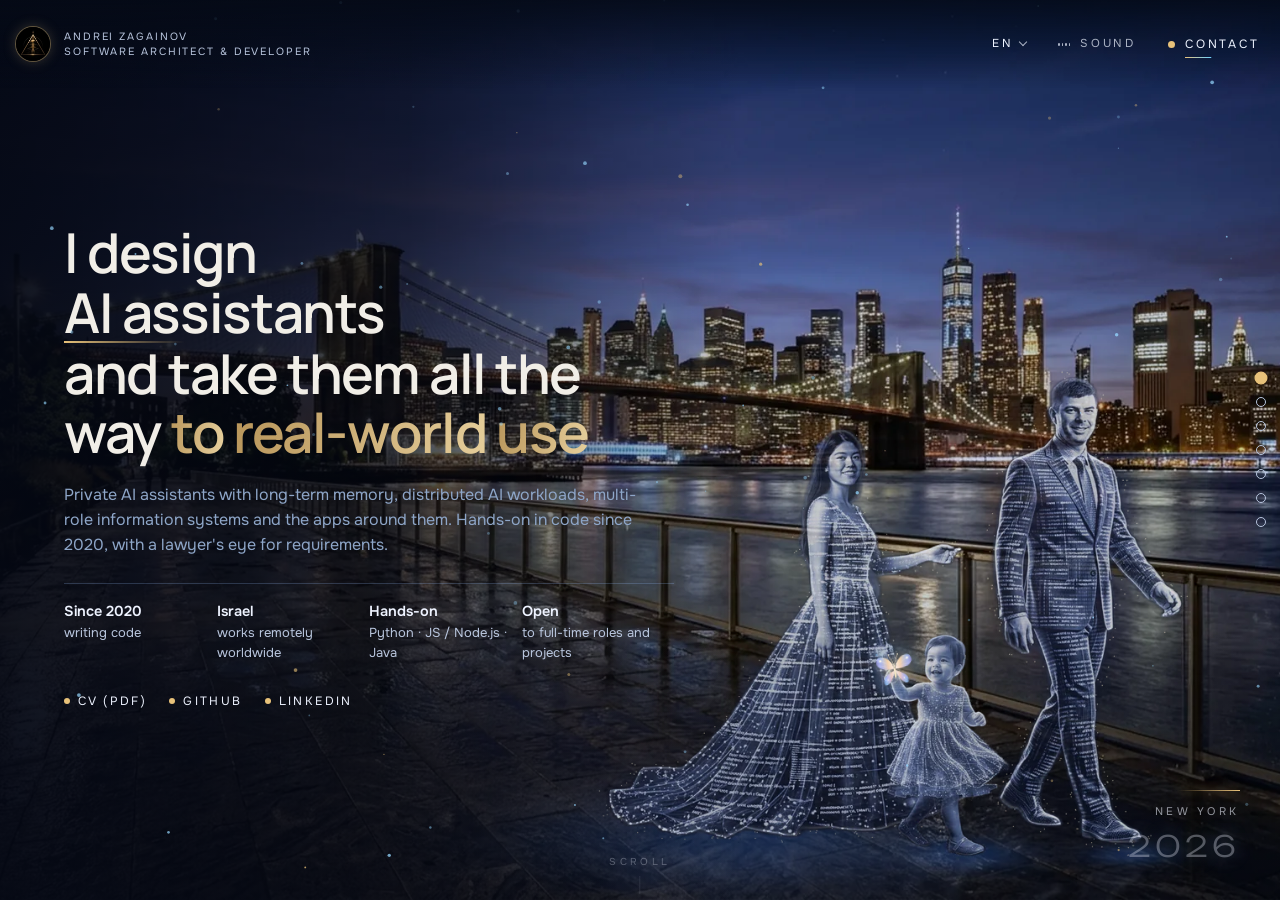
==== commit ad39c9c5: "perf: first screen visible immediately (LCP) Co-Authored-By: Claude Opus 5.5 <noreply@anthropic.com>" ====
--- a/index.html
+++ b/index.html
@@ -518,7 +518,7 @@
 <canvas id="wave" aria-hidden="true"></canvas>
 
 <main>
-<section class="scene" id="s1" data-fx="dust" data-note="0" style="--figmask:url(img/s1_fig.webp);--fx:77%;--g:1">
+<section class="scene on" id="s1" data-fx="dust" data-note="0" style="--figmask:url(img/s1_fig.webp);--fx:77%;--g:1">
   <img class="layer bg" fetchpriority="high" src="img/s1_bg.webp" alt="Brooklyn Bridge and the Manhattan skyline at blue hour">
   <div class="figwrap"><div class="bfly" id="bfS1" data-ix="0.683" data-iy="0.718" style="--b:38px" aria-hidden="true"><div class="bf-path"><div class="bf-body"><svg class="wing l" viewBox="0 -45 50 90"><defs><linearGradient id="b26lg" x1="0" y1="0" x2="1" y2="0"><stop offset="0" stop-color="#fff8e6"/><stop offset=".35" stop-color="#f4d38f"/><stop offset=".8" stop-color="#8fd3ff" stop-opacity=".75"/><stop offset="1" stop-color="#6fb8ff" stop-opacity=".35"/></linearGradient><linearGradient id="b26lh" x1="0" y1="0" x2="1" y2="1"><stop offset="0" stop-color="#ffd9f0" stop-opacity="0"/><stop offset=".6" stop-color="#c9a7ff" stop-opacity=".55"/><stop offset="1" stop-color="#7fe0ff" stop-opacity=".2"/></linearGradient></defs><g transform="scale(-1,1) translate(-50,0)"><path d="M1 -2 C8 -36 44 -46 47 -24 C49 -8 30 -2 1 -2Z" fill="url(#b26lg)"/><path d="M1 2 C10 6 36 14 33 32 C30 44 12 36 1 2Z" fill="url(#b26lg)"/><path class="iri" d="M1 -2 C8 -36 44 -46 47 -24 C49 -8 30 -2 1 -2Z M1 2 C10 6 36 14 33 32 C30 44 12 36 1 2Z" fill="url(#b26lh)"/><path d="M2 -3 C14 -14 28 -26 42 -28 M2 -3 C16 -8 30 -12 44 -14 M2 3 C12 12 22 22 28 32" stroke="#fff6e0" stroke-opacity=".55" stroke-width=".8" fill="none"/><circle cx="36" cy="-26" r="3.2" fill="#fffaf0" opacity=".85"/><circle cx="22" cy="24" r="2.2" fill="#fffaf0" opacity=".7"/></g></svg><svg class="wing r" viewBox="0 -45 50 90"><defs><linearGradient id="b26rg" x1="0" y1="0" x2="1" y2="0"><stop offset="0" stop-color="#fff8e6"/><stop offset=".35" stop-color="#f4d38f"/><stop offset=".8" stop-color="#8fd3ff" stop-opacity=".75"/><stop offset="1" stop-color="#6fb8ff" stop-opacity=".35"/></linearGradient><linearGradient id="b26rh" x1="0" y1="0" x2="1" y2="1"><stop offset="0" stop-color="#ffd9f0" stop-opacity="0"/><stop offset=".6" stop-color="#c9a7ff" stop-opacity=".55"/><stop offset="1" stop-color="#7fe0ff" stop-opacity=".2"/></linearGradient></defs><g transform=""><path d="M1 -2 C8 -36 44 -46 47 -24 C49 -8 30 -2 1 -2Z" fill="url(#b26rg)"/><path d="M1 2 C10 6 36 14 33 32 C30 44 12 36 1 2Z" fill="url(#b26rg)"/><path class="iri" d="M1 -2 C8 -36 44 -46 47 -24 C49 -8 30 -2 1 -2Z M1 2 C10 6 36 14 33 32 C30 44 12 36 1 2Z" fill="url(#b26rh)"/><path d="M2 -3 C14 -14 28 -26 42 -28 M2 -3 C16 -8 30 -12 44 -14 M2 3 C12 12 22 22 28 32" stroke="#fff6e0" stroke-opacity=".55" stroke-width=".8" fill="none"/><circle cx="36" cy="-26" r="3.2" fill="#fffaf0" opacity=".85"/><circle cx="22" cy="24" r="2.2" fill="#fffaf0" opacity=".7"/></g></svg><svg class="torso" viewBox="-10 -45 20 90"><path d="M-1 -14 C-6 -26 -10 -34 -12 -40 M1 -14 C6 -26 10 -34 12 -40" stroke="#fff1cf" stroke-width="1.1" fill="none" stroke-linecap="round"/><circle cx="-12" cy="-40" r="1.8" fill="#fff6dc"/><circle cx="12" cy="-40" r="1.8" fill="#fff6dc"/><ellipse cx="0" cy="-10" rx="2.6" ry="3.4" fill="#fff6dc"/><ellipse cx="0" cy="8" rx="2.2" ry="15" fill="#ffefc7"/></svg></div></div></div><img class="layer fig" fetchpriority="high" src="img/s1_fig.webp" alt="A digital family of glowing code walking hand in hand"></div>
   <div class="shade"></div>
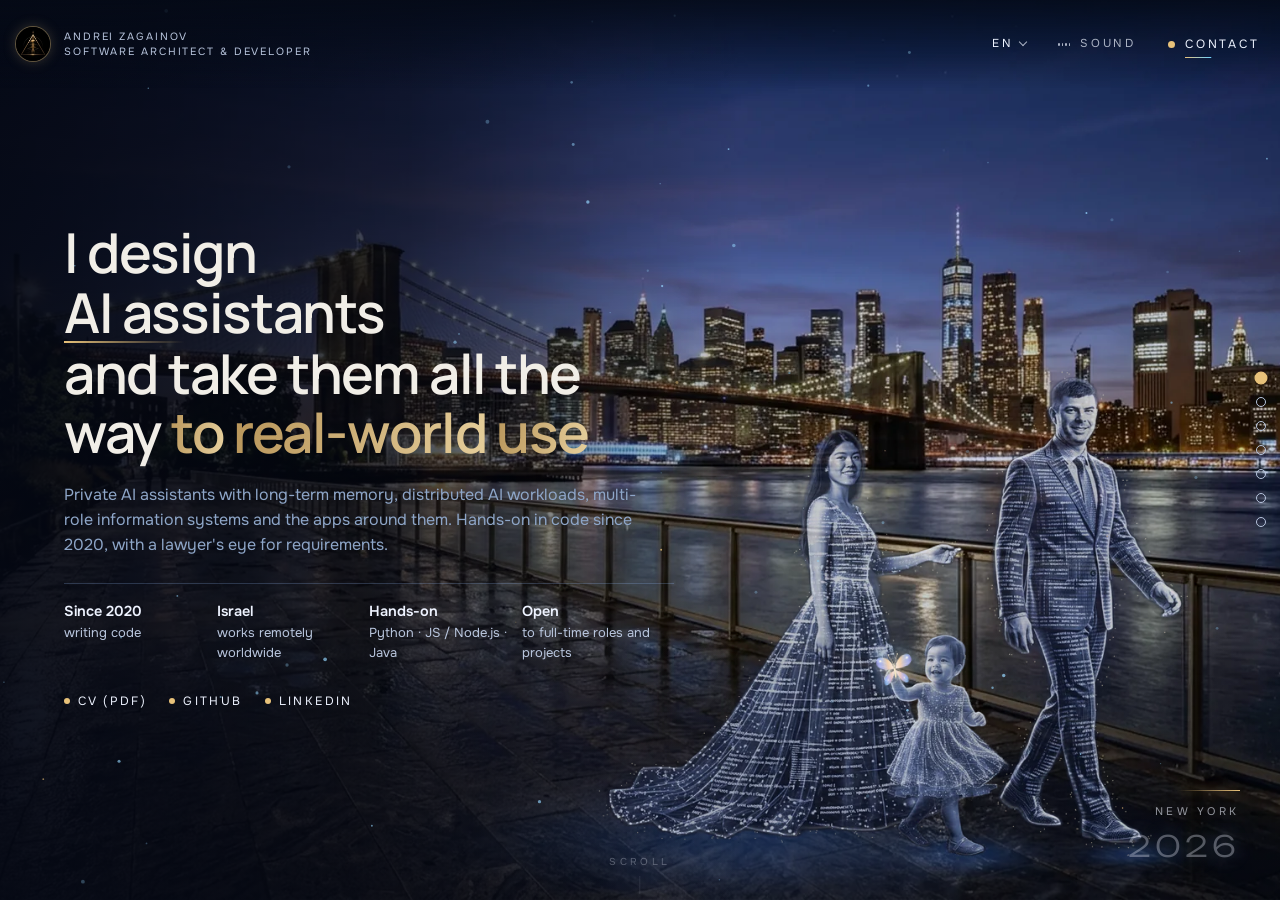
==== commit d8021154: "Fix: page reload always opens the first slide (slide anchor from «Back» links is cleared after jumpi" ====
--- a/index.html
+++ b/index.html
@@ -784,7 +784,7 @@
  let ty=null,tx=null;addEventListener('touchstart',e=>{if(document.querySelector('.lb')){ty=null;return}ty=e.touches[0].clientY;tx=e.touches[0].clientX},{passive:true});
  addEventListener('touchmove',e=>{if(ty==null)return;const sc=S[i];const d=ty-e.touches[0].clientY;const inner=room(sc)&&(d>0?sc.scrollHeight-sc.clientHeight-sc.scrollTop>4:sc.scrollTop>4);if(!inner&&e.cancelable)e.preventDefault()},{passive:false});
  addEventListener('touchend',e=>{if(ty==null)return;const d=ty-e.changedTouches[0].clientY,dx=tx-e.changedTouches[0].clientX;ty=null;if(Math.abs(d)>50&&Math.abs(d)>Math.abs(dx)&&!busy)d>0?next():prev()},{passive:true});
- document.querySelectorAll('a[href^="#s"]').forEach(a=>a.addEventListener('click',e=>{const n=S.findIndex(x=>'#'+x.id===a.getAttribute('href'));if(n<0)return;e.preventDefault();show(n,n>i?1:-1)}));if(/^#s\d$/.test(location.hash)){const n=S.findIndex(x=>'#'+x.id===location.hash);if(n>0){try{S.forEach(x=>x.classList.remove('on'));const b=S[n];b.classList.add('on','building');setTimeout(()=>b.classList.remove('building'),3000);i=n;current=n;dots.forEach((d,k)=>d.classList.toggle('on',k===n));setTimeout(()=>{try{fx.mode(b.dataset.fx,n)}catch(_e){}try{music.scene(n)}catch(_e){}try{wave.to(n)}catch(_e){}},0)}catch(_e){setTimeout(()=>show(n,1),0)}}}
+ document.querySelectorAll('a[href^="#s"]').forEach(a=>a.addEventListener('click',e=>{const n=S.findIndex(x=>'#'+x.id===a.getAttribute('href'));if(n<0)return;e.preventDefault();show(n,n>i?1:-1)}));if(/^#s\d$/.test(location.hash)){const n=S.findIndex(x=>'#'+x.id===location.hash);if(n>0){try{S.forEach(x=>x.classList.remove('on'));const b=S[n];b.classList.add('on','building');setTimeout(()=>b.classList.remove('building'),3000);i=n;current=n;dots.forEach((d,k)=>d.classList.toggle('on',k===n));setTimeout(()=>{try{fx.mode(b.dataset.fx,n)}catch(_e){}try{music.scene(n)}catch(_e){}try{wave.to(n)}catch(_e){}},0)}catch(_e){setTimeout(()=>show(n,1),0)}}}/*rvNoHash*/if(location.hash)try{history.replaceState(null,'',location.pathname+location.search)}catch(_e){}
 })();
 /* expandable project cards */
 document.querySelectorAll('.proj > button').forEach(b=>b.addEventListener('click',()=>{b.setAttribute('aria-expanded',b.getAttribute('aria-expanded')!=='true');music.chime();}));
